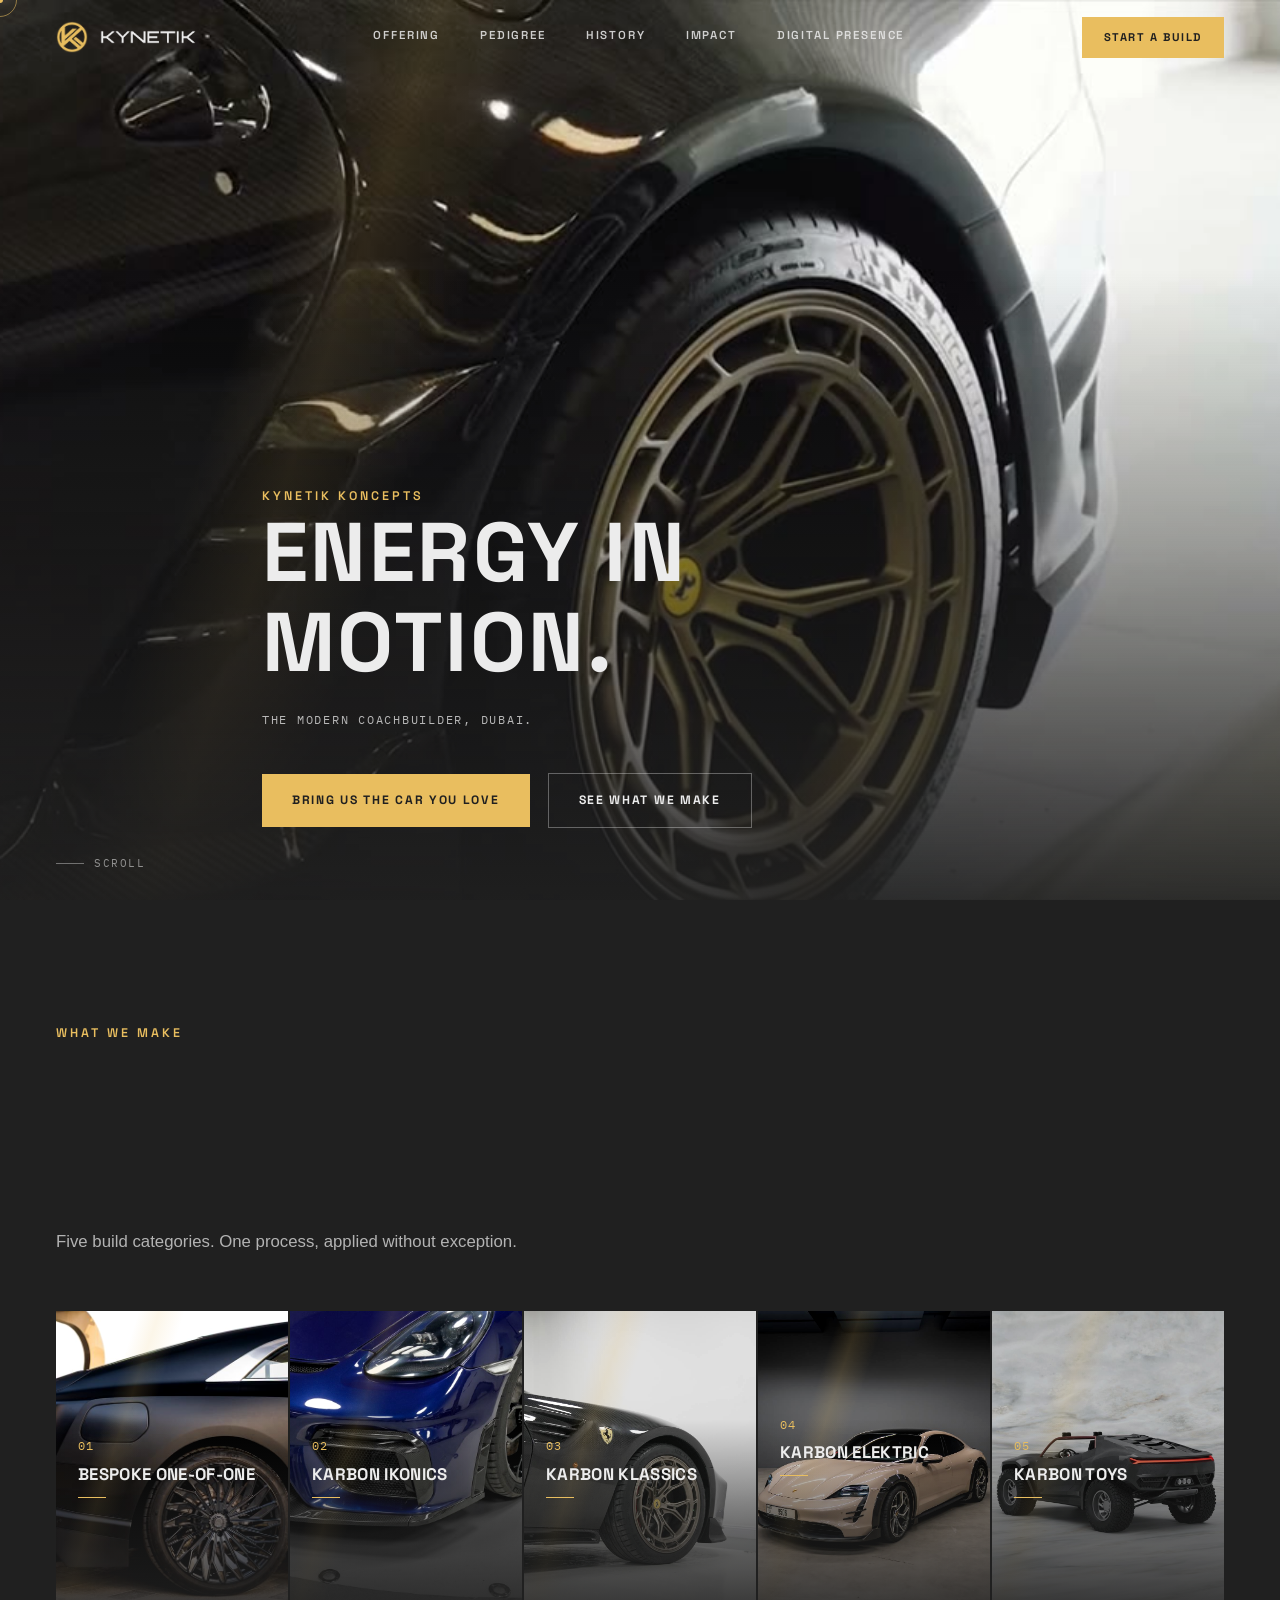
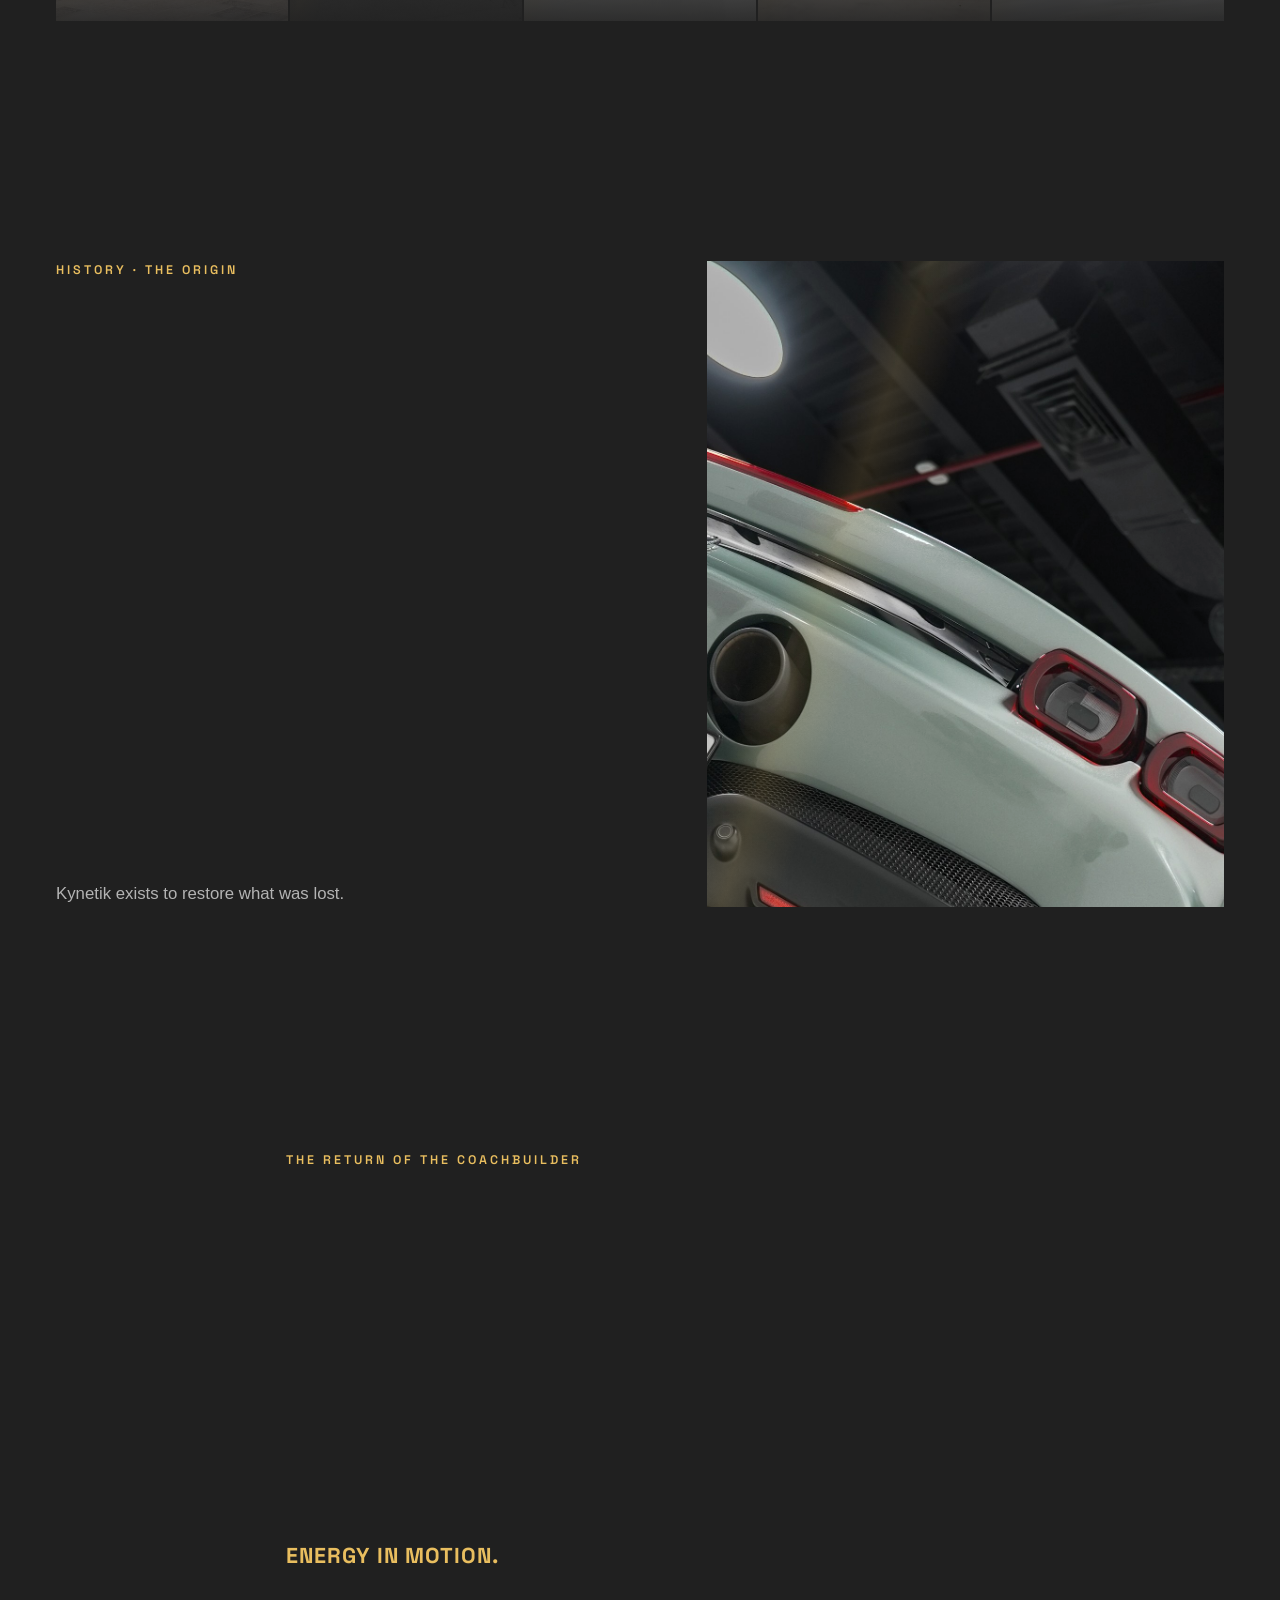
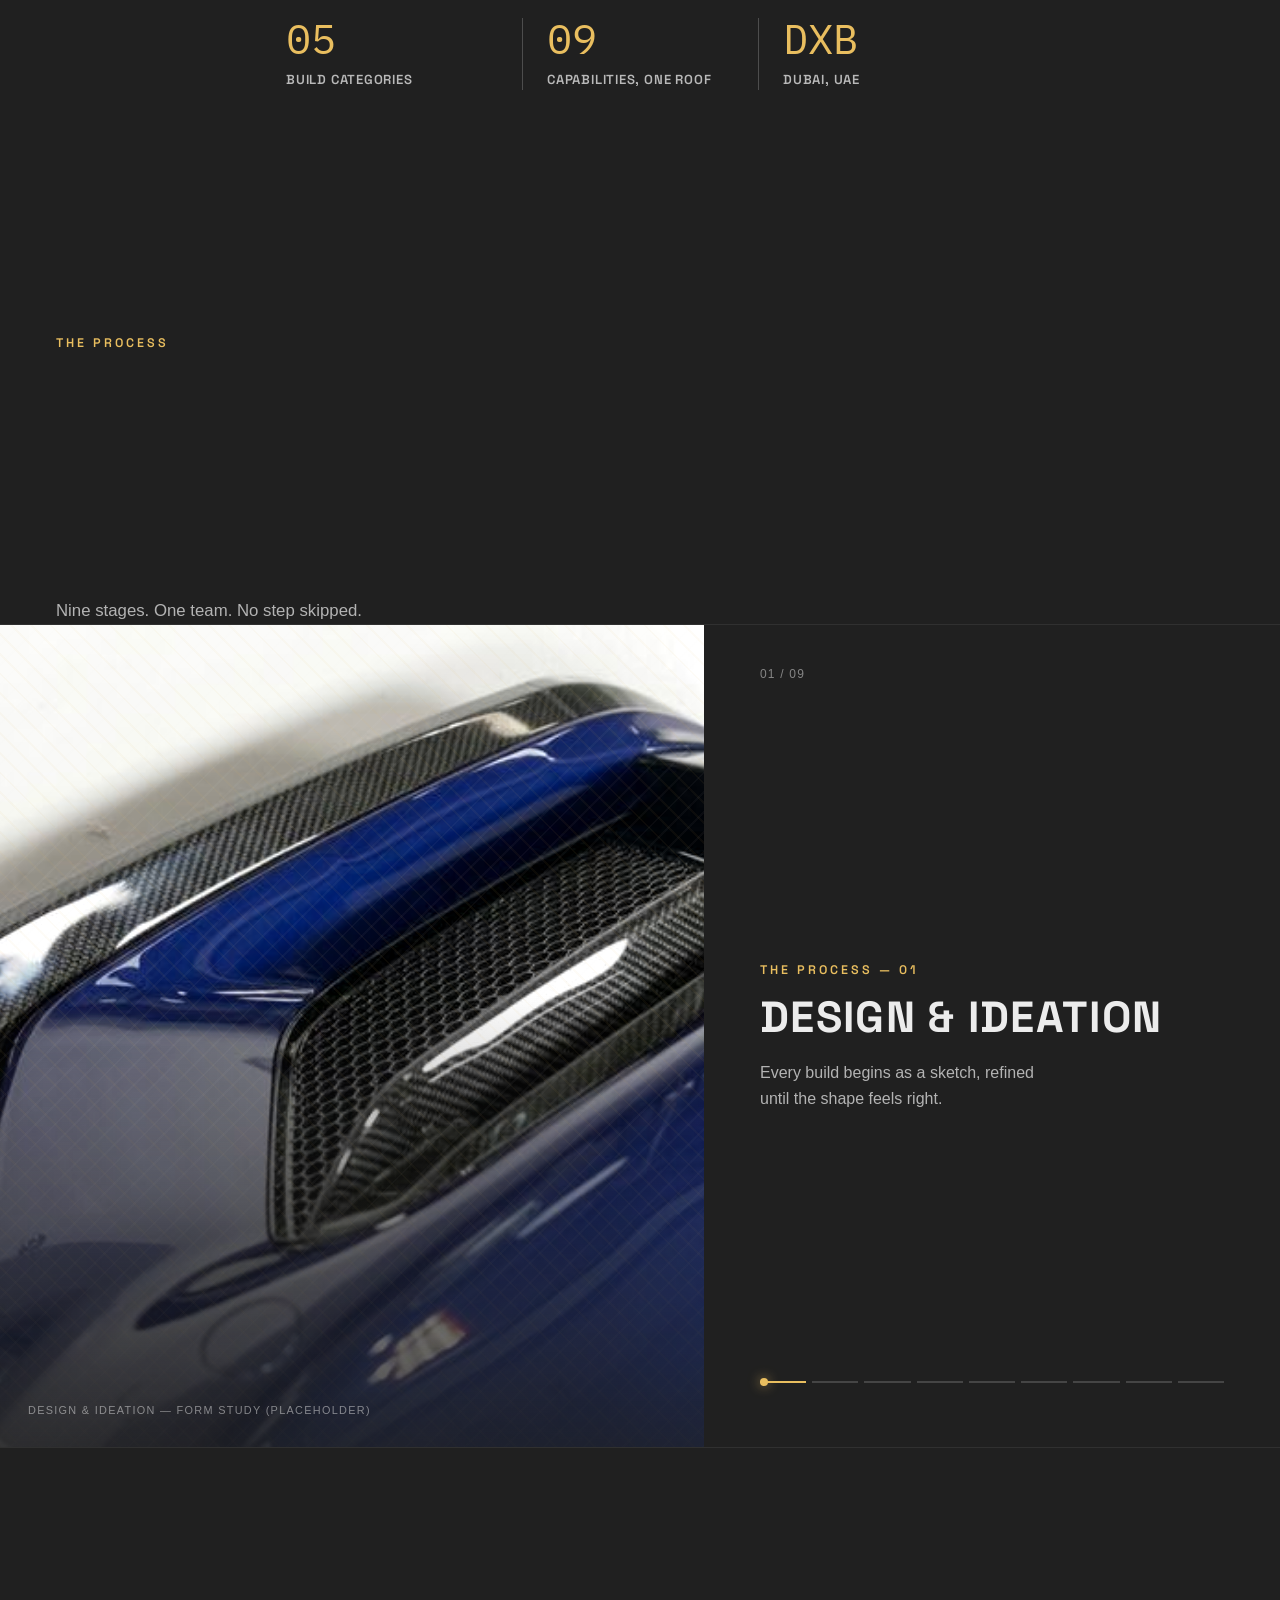
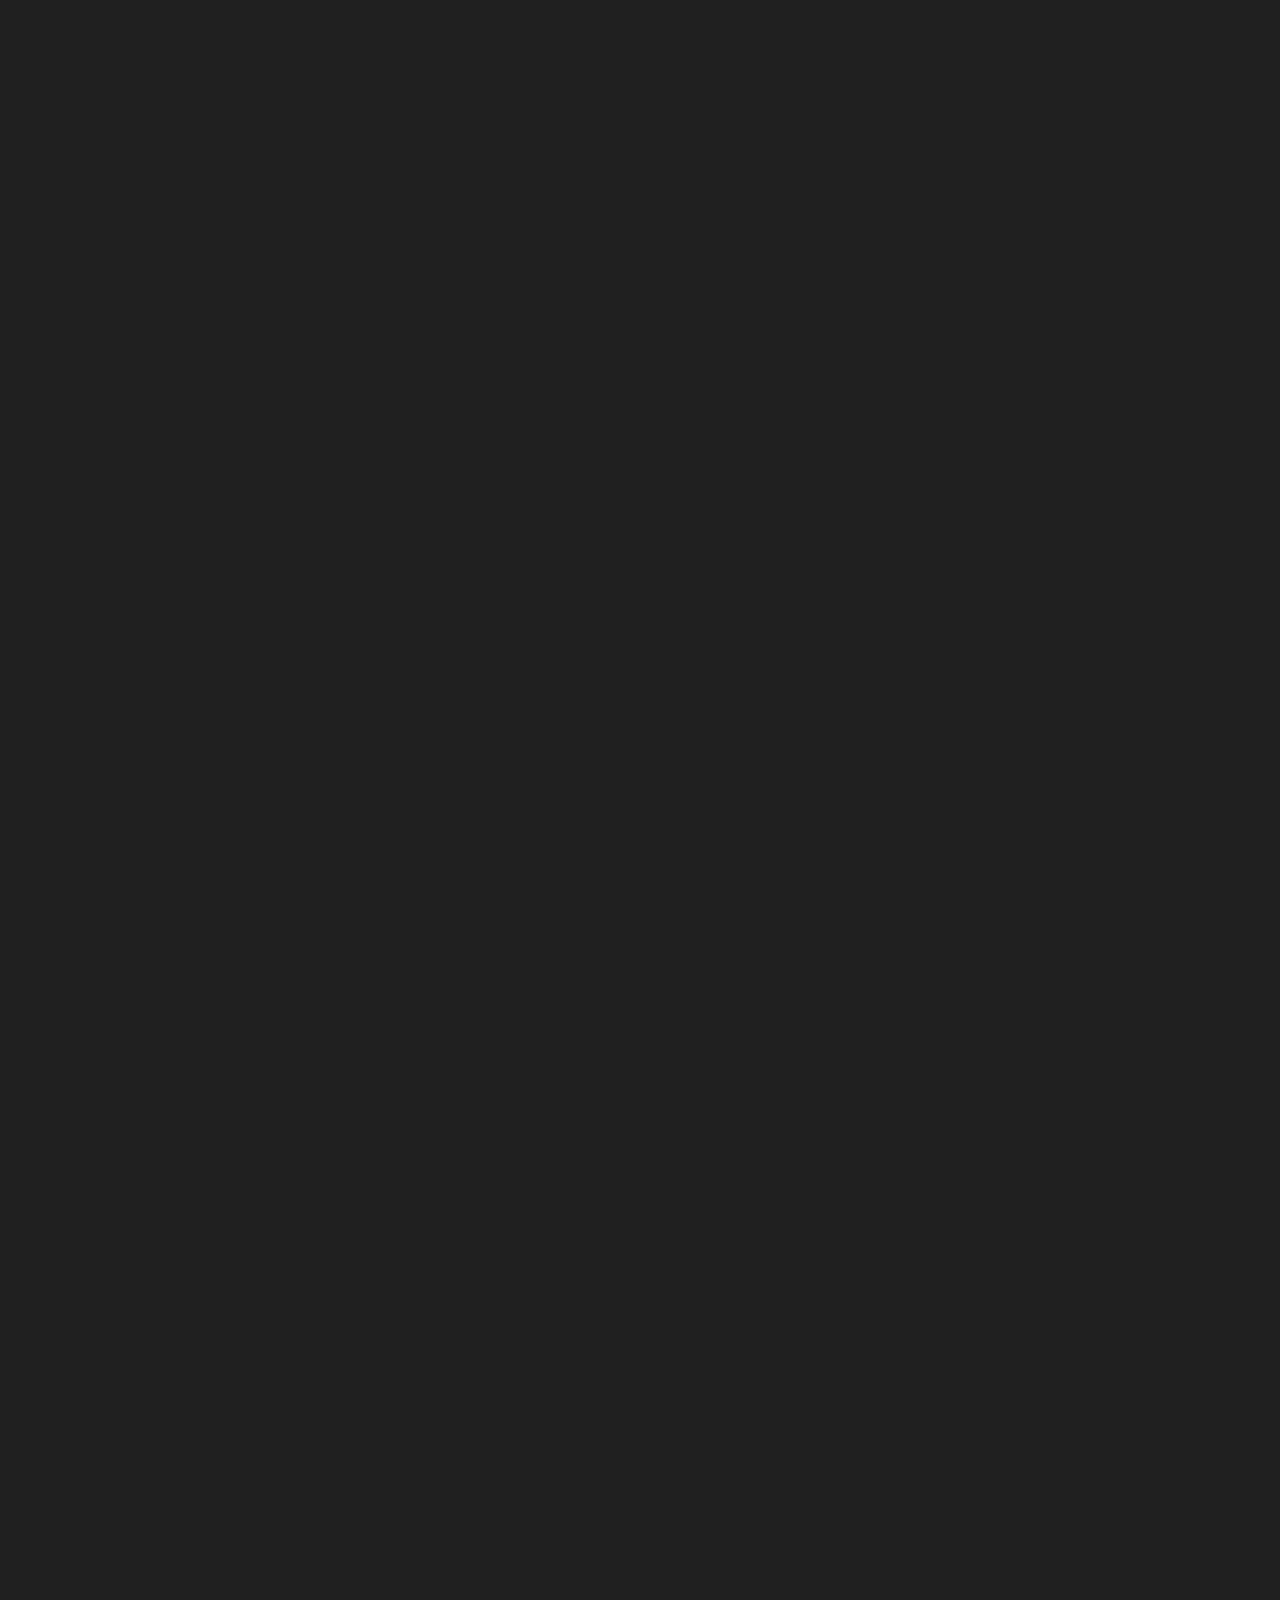
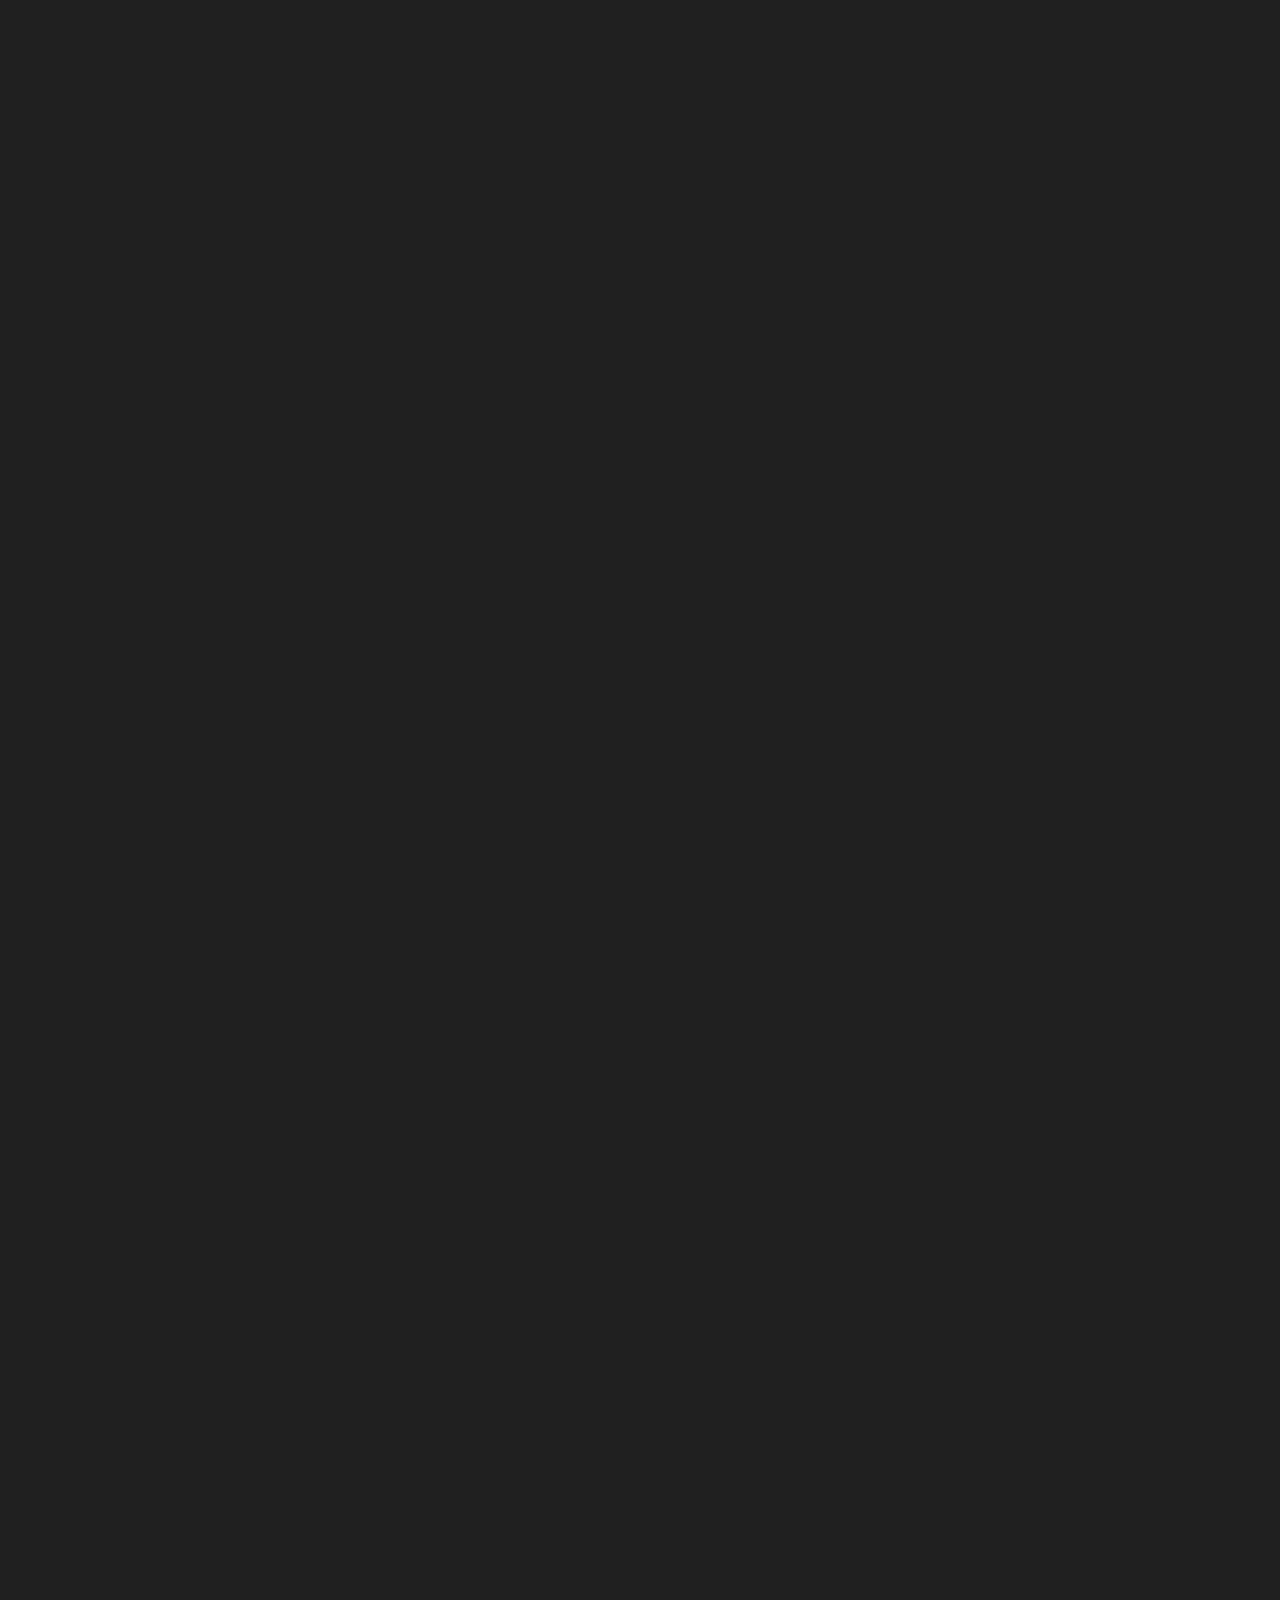
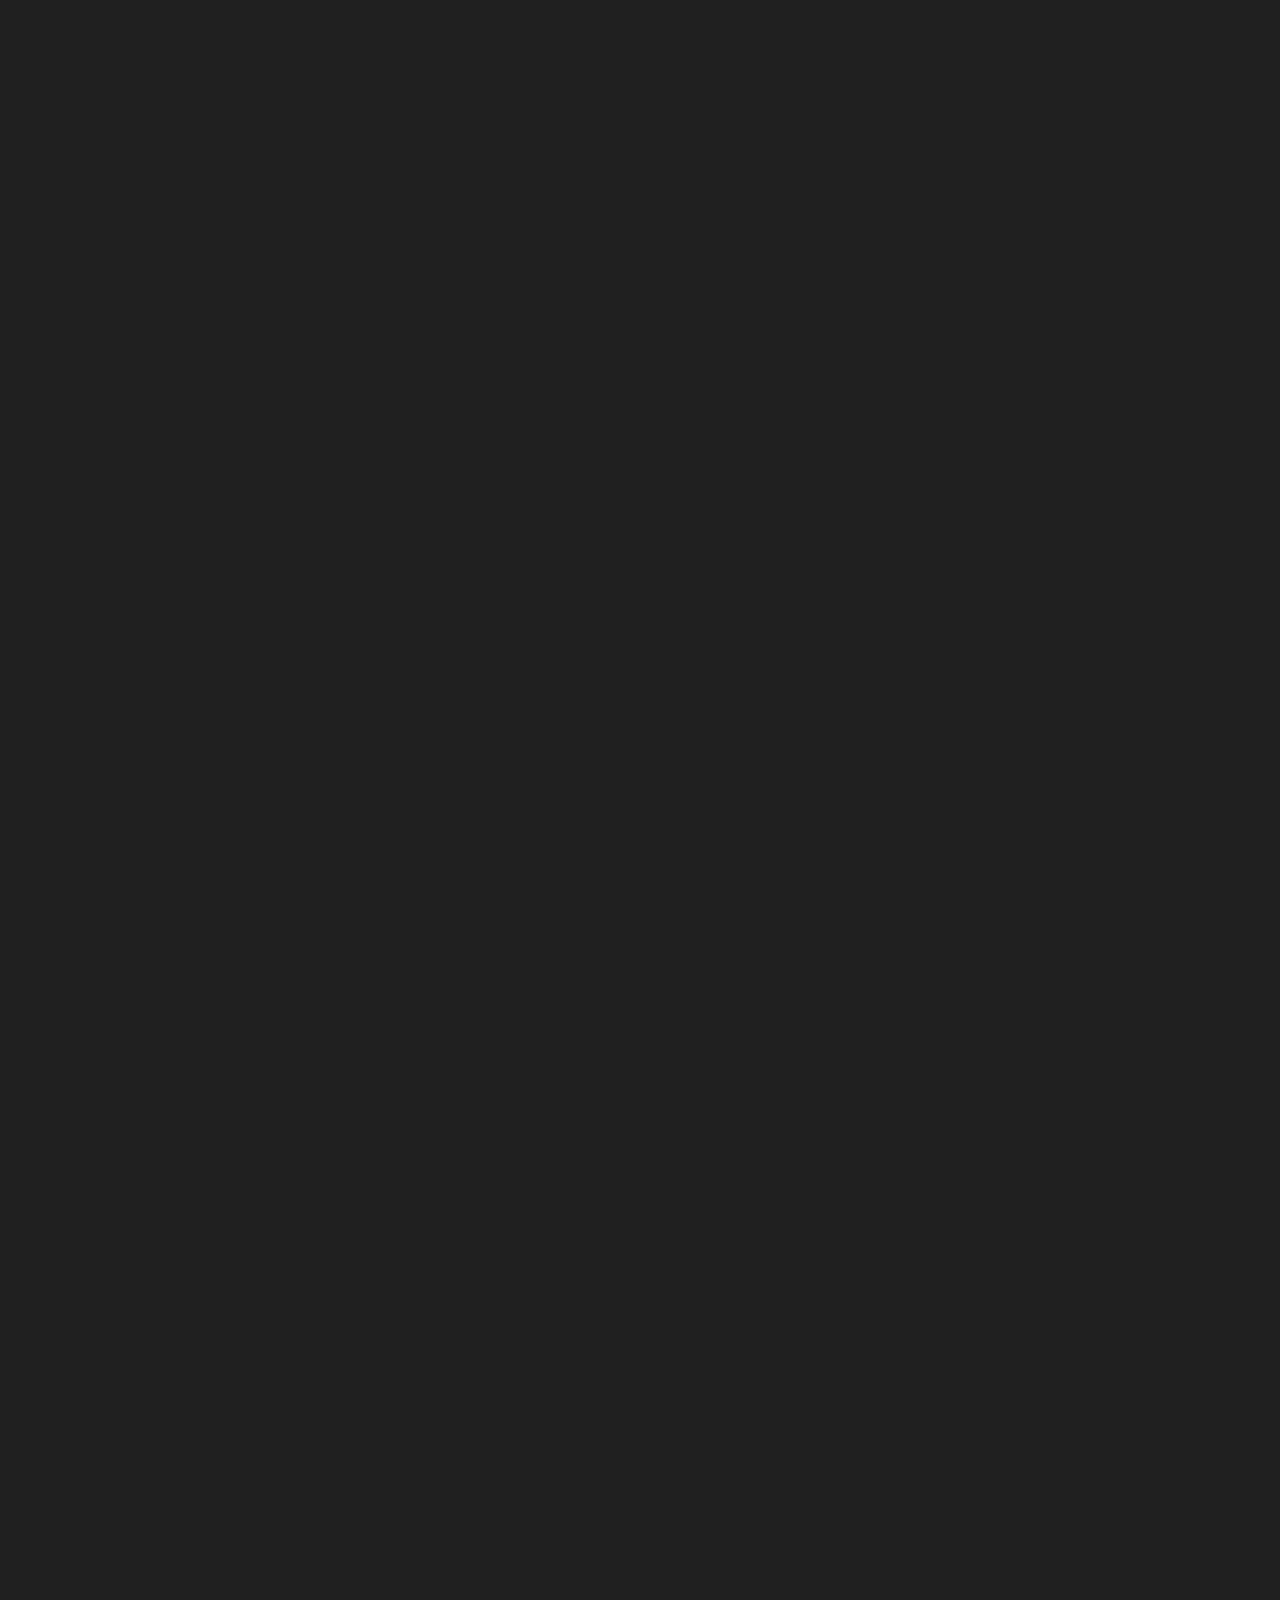
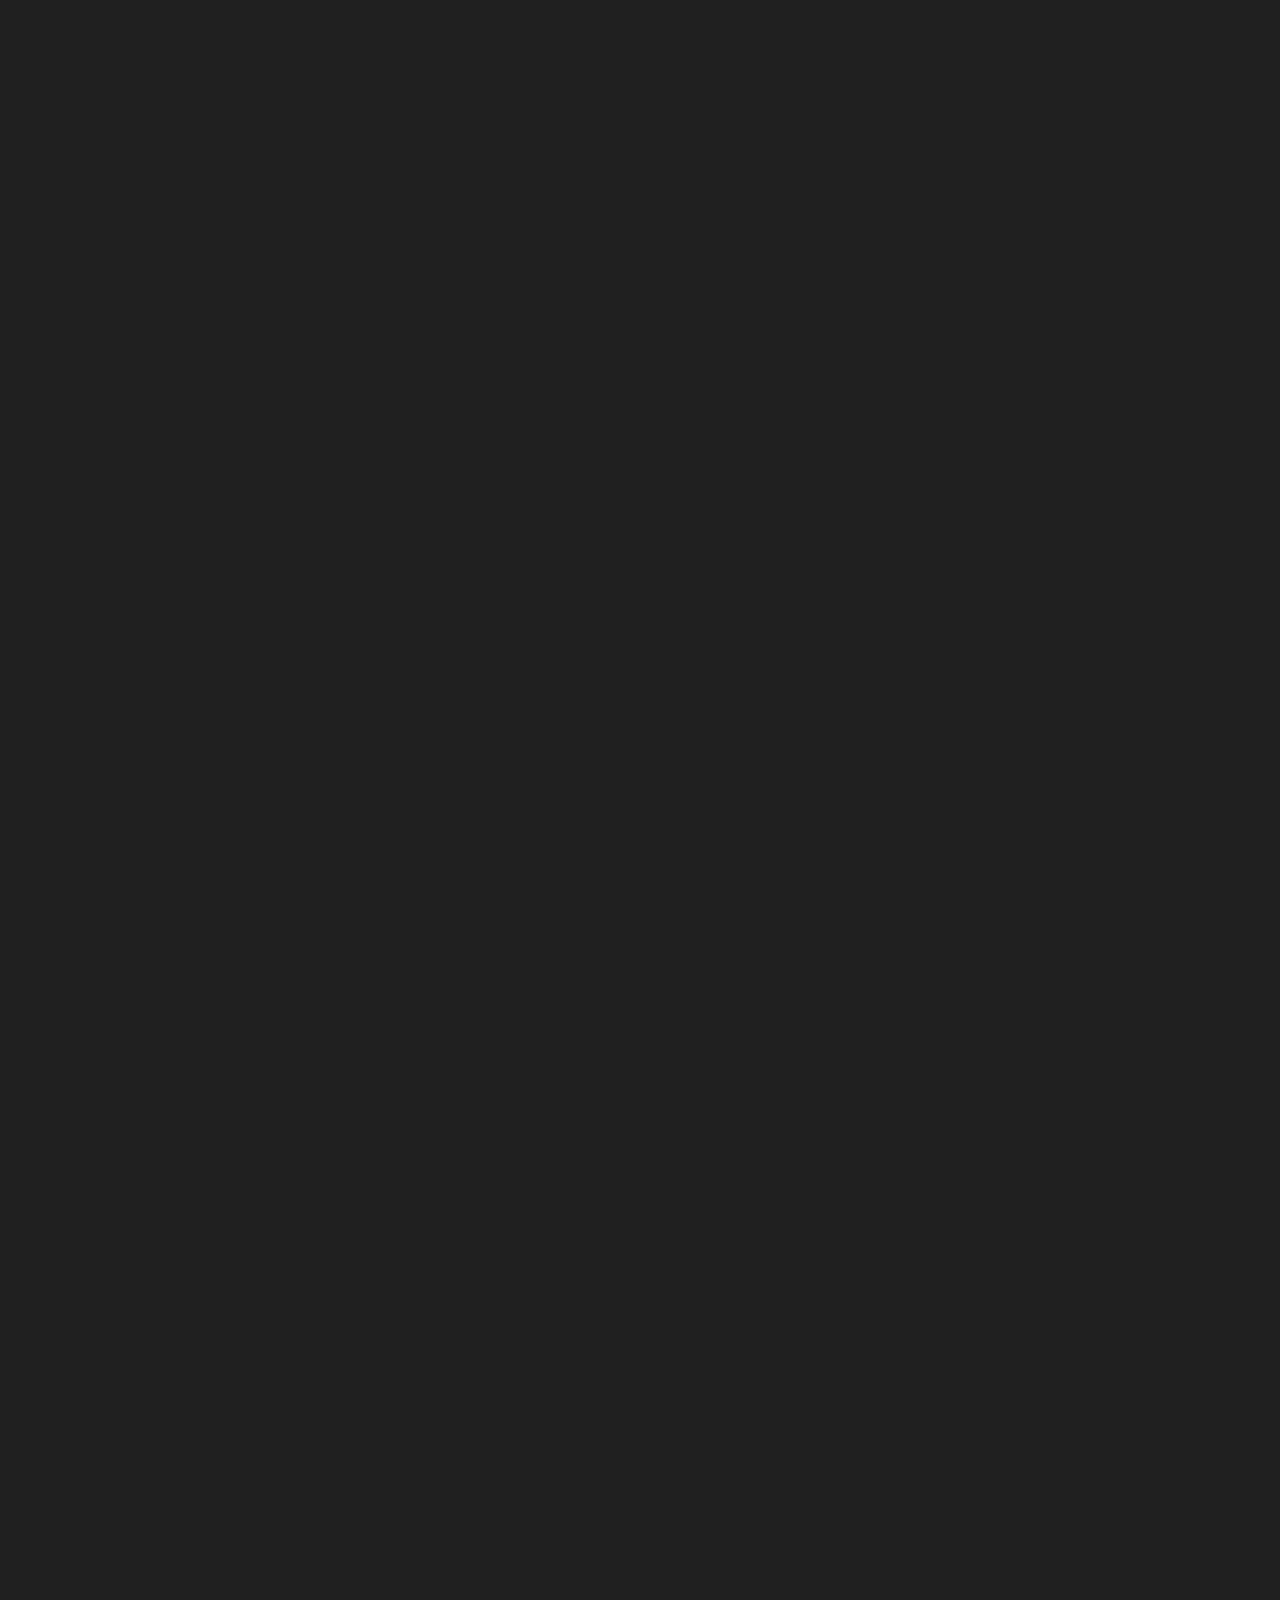
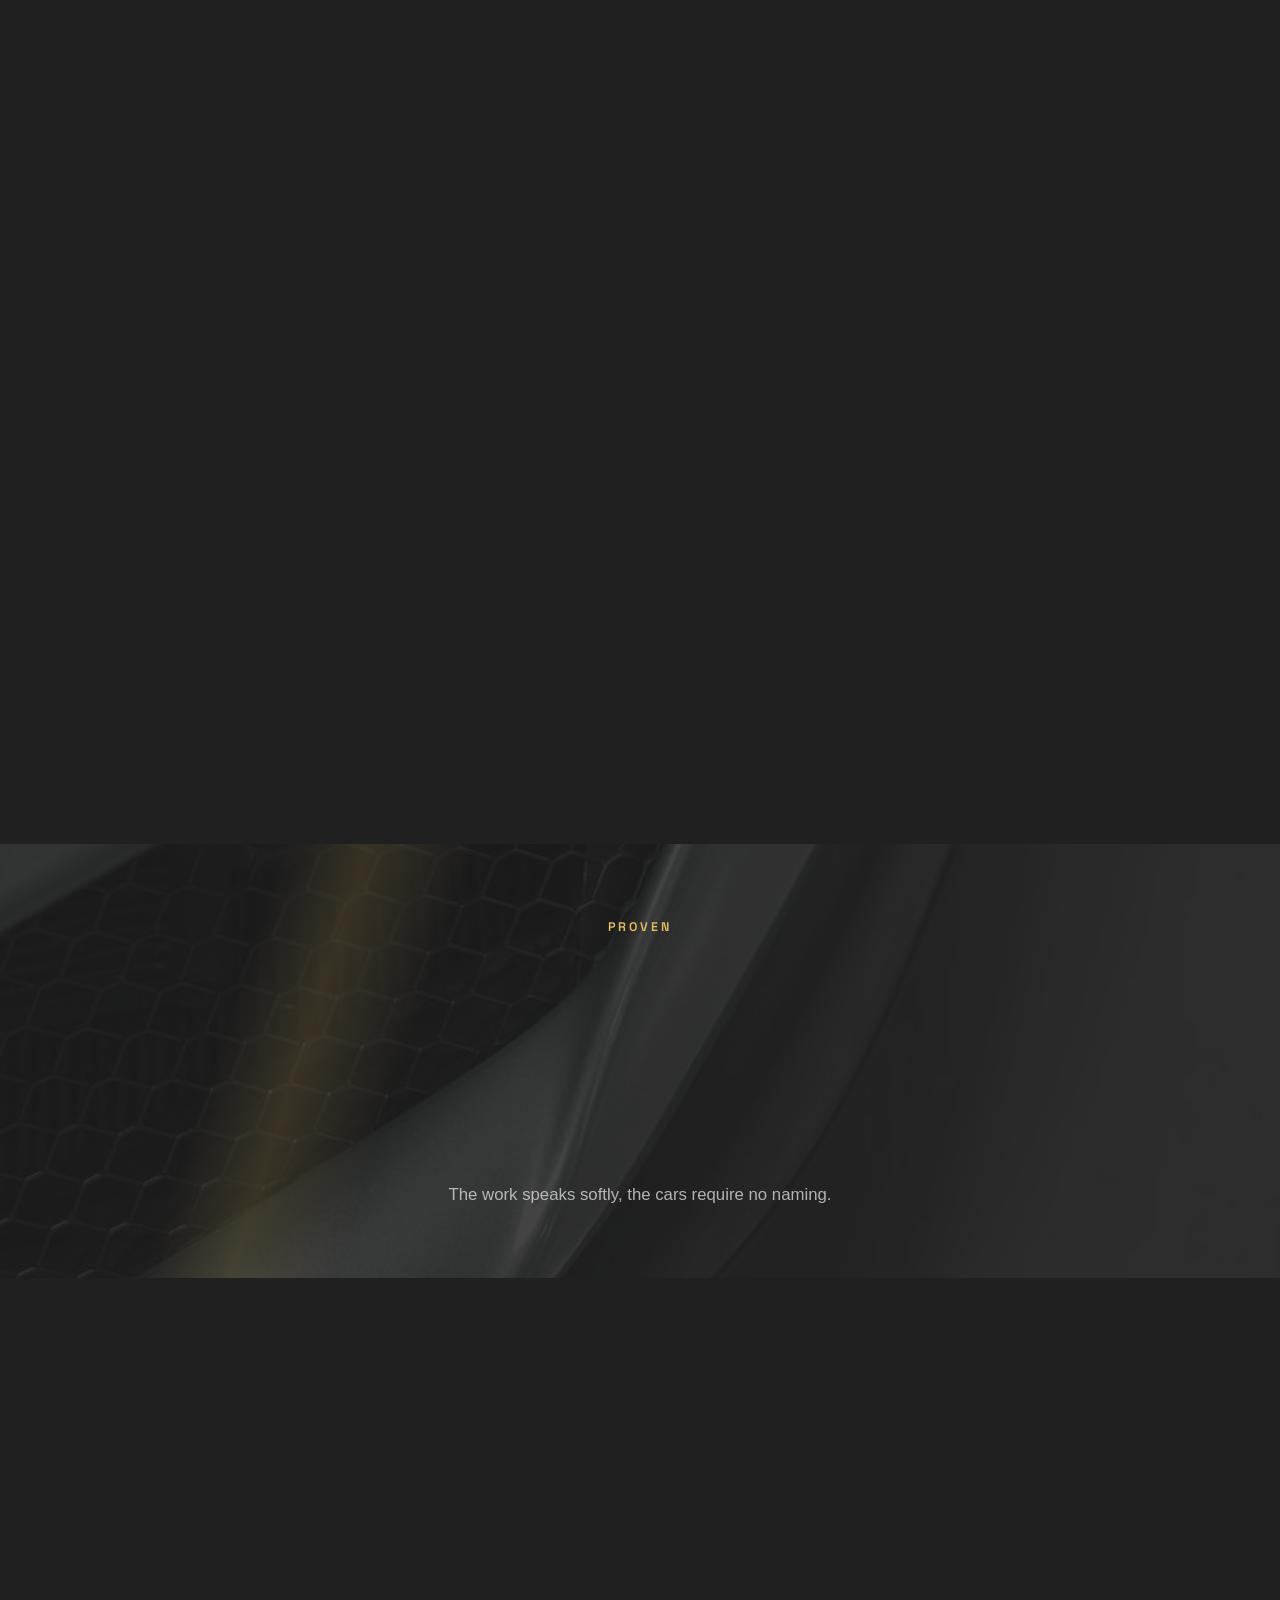
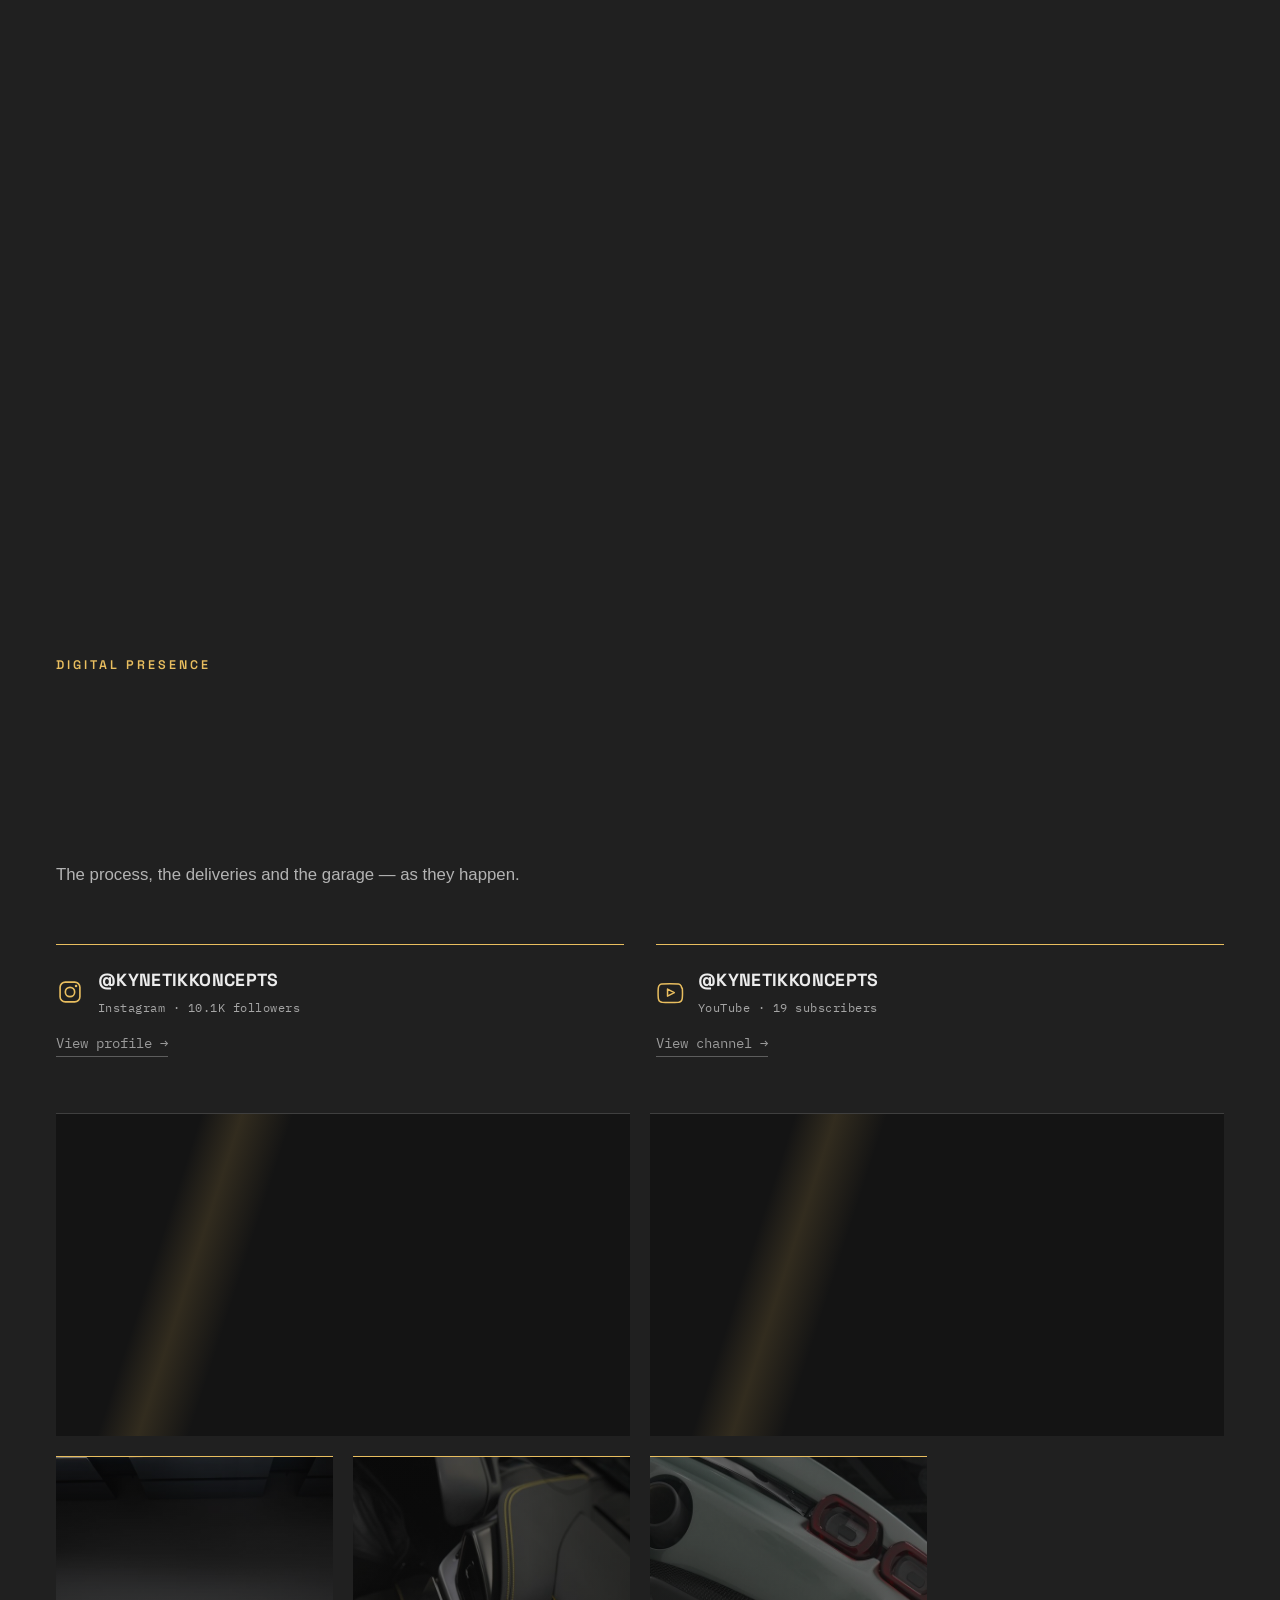
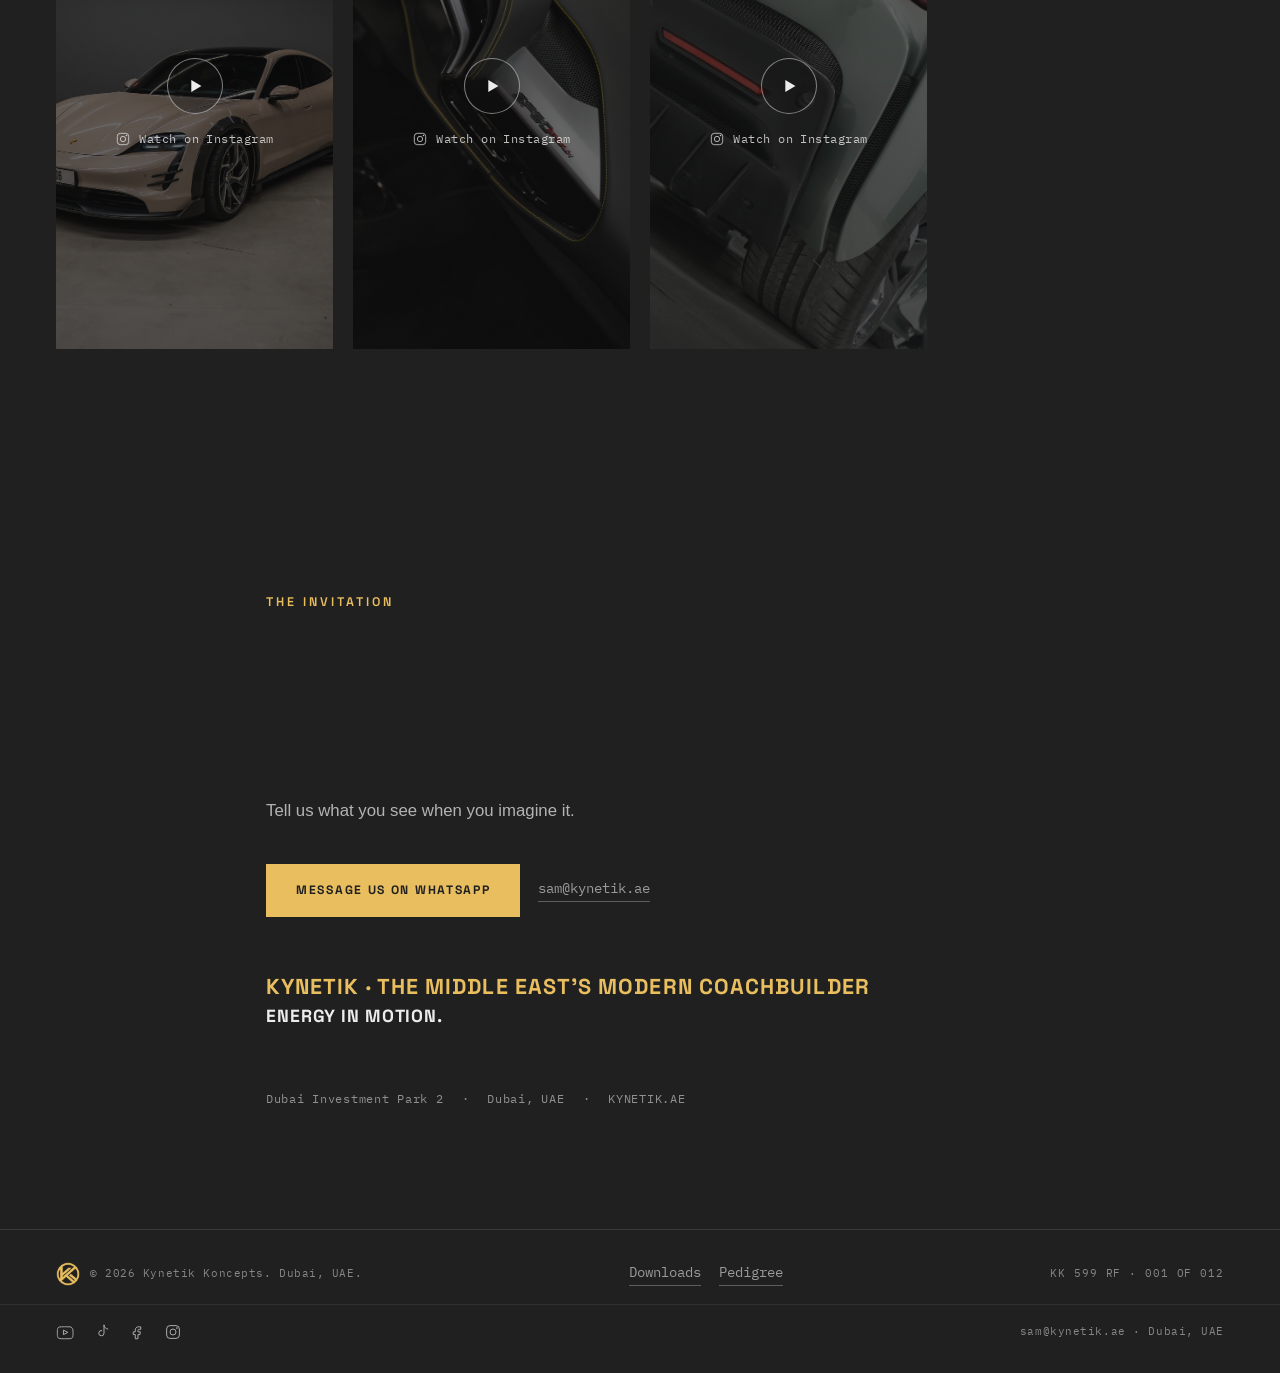
==== index.html @ f50b828c "Round 5 (2-4/4): History redesign, Process proportions, Return of the Coachbuilder distinction Item " ====
<!doctype html>
<html lang="en">
<head>
<meta charset="utf-8">
<meta name="viewport" content="width=device-width, initial-scale=1">
<title>Kynetik Koncepts — The Modern Coachbuilder, Dubai</title>
<meta name="description" content="Kynetik Koncepts builds one-of-one carbon fibre objects for people who collect performance, not just own it. The modern coachbuilder, Dubai.">
<link rel="icon" type="image/png" href="[data-uri]">

<!--
  ASSET NOTES (read before shipping to the live domain)
  ---------------------------------------------------------------------
  LOGO: the monogram and wordmark are the real Kynetik marks, extracted
  from the brand guidelines PDF with their original alpha channel and
  recoloured to the exact guideline hex values (gold E9BE5F / foster
  white ECECEC / black 202020). Embedded as base64 so the mark and
  wordmark never depend on an external file loading. Swap these two
  data URIs for higher-resolution exports before large-format use.

  PHOTOGRAPHY: every photo on the page is real, pulled from the
  "Website Assets" folder and placed per the brand's imagery matching
  rules — see the HTML comment above each <img> for which source file
  was used and why. All photography lives in assets/img/, already
  resized and compressed for web (see each comment for the source).
  Two source photos (a Rolls-Royce rear view and a Ferrari diffuser
  shot) were excluded or cropped because they showed a third-party
  dealer's plate frame in-frame.

  HERO VIDEO: real Kynetik footage, found in "Website Hero sectio[n]"
  (a 145MB/24s screen recording of the same full-carbon car used
  elsewhere on the page). The clip mixes silent product b-roll with a
  presenter talking to camera; per the brand's own hero photography
  rules (no people, raking light, tight lens) only the two clean
  product-only segments were kept (0.0–5.0s and 10.6–15.4s of the
  original), cut together into one 9.8s loop, downscaled to 1280px
  wide, re-encoded H.264/yuv420p (Safari/iOS-safe) with the audio
  track dropped entirely. 145MB -> 888KB. Poster is a frame pulled
  from the same encoded loop so there's no flash between poster and
  first video frame. JS (below) skips autoplay and leaves the poster
  static when prefers-reduced-motion is set.
  ---------------------------------------------------------------------
-->

<link rel="preconnect" href="https://fonts.googleapis.com">
<link rel="preconnect" href="https://fonts.gstatic.com" crossorigin>
<link href="https://fonts.googleapis.com/css2?family=Space+Grotesk:wght@500;600;700&family=IBM+Plex+Mono:wght@400;500;600&display=swap" rel="stylesheet">
<!-- `as="video"` preload hints aren't reliably supported across browsers;
     the <video preload="auto"> attribute below is what actually loads it early. -->
<link rel="preload" as="image" href="assets/img/hero-poster.jpg" fetchpriority="high">

<link rel="stylesheet" href="assets/css/site.css">
</head>
<body>

<div id="site-nav-slot"></div>
<script src="assets/js/site-chrome.js"></script>

<main id="top">

  <!-- ============ 1. HERO — BLACK ============ -->
  <!-- SOURCE: real Kynetik footage from "Website Hero sectio[n]" — the two
       silent product-detail segments only (presenter-talking segments cut),
       re-encoded to a 9.8s/888KB loop. autoplay/loop/muted/playsinline are
       all present for iOS Safari; JS below skips play() and leaves the
       poster frame static under prefers-reduced-motion. -->
  <section class="hero ground-black">
    <div class="hero__bg media" aria-hidden="true">
      <video class="hero__bg-video" id="heroVideo" poster="assets/img/hero-poster.jpg" muted loop playsinline preload="auto" width="1280" height="588">
        <source src="assets/video/hero-loop.mp4" type="video/mp4">
      </video>
    </div>
    <div class="hero__overlay" aria-hidden="true"></div>
    <div class="wrap hero__content">
      <p class="eyebrow">Kynetik Koncepts</p>
      <h1 class="display h1 hero__headline">Energy in motion.</h1>
      <p class="hero__sub">The modern coachbuilder, Dubai.</p>
      <div class="hero__cta-row">
        <a class="btn btn--primary js-cursor-target js-magnetic" href="#contact">Bring us the car you love</a>
        <a class="btn btn--ghost js-cursor-target js-magnetic" href="offering.html">See what we make</a>
      </div>
    </div>
    <div class="hero__scroll-cue"><span class="hero__scroll-cue-line"></span> Scroll</div>
  </section>

  <!-- Round 5: the old on-page Offerings section moved to its own
       page, offering.html — same pattern as Pedigree. See offering.html
       for the real copy and photography notes. -->

  <!-- ============ 2B. WHAT WE MAKE — BLACK, PHOTO GRID ============
       Round 4: this five-item build-category section had collapsed into
       the 9-item Offerings grid at some point after round 2 (confirmed by
       grep — zero matches for any of these five names in this file before
       this edit). Rebuilt as its own section: five build categories, not
       the nine service capabilities above. Real copy restored from
       source/template.html (the pre-multipage build); photography reuses
       the five offer-*.jpg files that were already sitting matched to
       these exact categories in assets/img/ but had gone unused since the
       old carousel version was retired. Interaction language matches
       .offer-tile: hairline extends + description reveals on hover, both
       unconditionally visible <=900px for touch. -->
  <section class="section ground-black js-scrub-section" id="make">
    <div class="wrap">
      <p class="eyebrow">What We Make</p>
      <hr class="hairline">
      <h2 class="display h2 js-scrub" style="margin-top:26px; max-width:18ch;">One philosophy, five ways to begin.</h2>
      <p class="sub-line">Five build categories. One process, applied without exception.</p>

      <div class="make-grid">
        <article class="make-tile js-cursor-target" tabindex="0">
          <div class="make-tile__media media">
            <img src="assets/img/offer-bespoke.jpg" alt="Matte-wrapped one-of-one coachbuilt car, side profile" loading="lazy">
          </div>
          <div class="make-tile__scrim" aria-hidden="true"></div>
          <div class="make-tile__body">
            <p class="make-tile__index">01</p>
            <h3 class="make-tile__title">Bespoke One-of-One</h3>
            <hr class="make-tile__rule">
            <p class="make-tile__desc">A single car for a single client, refined in three dimensions until every detail is precisely yours.</p>
          </div>
        </article>
        <article class="make-tile js-cursor-target" tabindex="0">
          <div class="make-tile__media media">
            <img src="assets/img/offer-ikonics.jpg" alt="Modern sports car headlight and carbon front splitter detail" loading="lazy">
          </div>
          <div class="make-tile__scrim" aria-hidden="true"></div>
          <div class="make-tile__body">
            <p class="make-tile__index">02</p>
            <h3 class="make-tile__title">Karbon Ikonics</h3>
            <hr class="make-tile__rule">
            <p class="make-tile__desc">Iconic silhouettes carried on modern platforms — heritage above, factory reliability beneath.</p>
          </div>
        </article>
        <article class="make-tile js-cursor-target" tabindex="0">
          <div class="make-tile__media media">
            <img src="assets/img/offer-klassics.jpg" alt="Classic GT silhouette rebodied in exposed carbon fibre" loading="lazy">
          </div>
          <div class="make-tile__scrim" aria-hidden="true"></div>
          <div class="make-tile__body">
            <p class="make-tile__index">03</p>
            <h3 class="make-tile__title">Karbon Klassics</h3>
            <hr class="make-tile__rule">
            <p class="make-tile__desc">A classic reborn in carbon. The lines that made the original immortal, set upon modern underpinnings.</p>
          </div>
        </article>
        <article class="make-tile js-cursor-target" tabindex="0">
          <div class="make-tile__media media">
            <img src="assets/img/offer-elektric.jpg" alt="Porsche Taycan, front three-quarter view" loading="lazy">
          </div>
          <div class="make-tile__scrim" aria-hidden="true"></div>
          <div class="make-tile__body">
            <p class="make-tile__index">04</p>
            <h3 class="make-tile__title">Karbon Elektric</h3>
            <hr class="make-tile__rule">
            <p class="make-tile__desc">Carbon transformation for the car you already drive. The drivetrain stays factory; the character becomes wholly your own.</p>
          </div>
        </article>
        <article class="make-tile js-cursor-target" tabindex="0">
          <div class="make-tile__media media">
            <img src="assets/img/offer-toys.jpg" alt="Carbon-bodied off-road buggy, rear three-quarter view" loading="lazy">
          </div>
          <div class="make-tile__scrim" aria-hidden="true"></div>
          <div class="make-tile__body">
            <p class="make-tile__index">05</p>
            <h3 class="make-tile__title">Karbon Toys</h3>
            <hr class="make-tile__rule">
            <p class="make-tile__desc">The same craft, made for the sand. Off-road builds that look extraordinary and perform without fault.</p>
          </div>
        </article>
      </div>
    </div>
  </section>

  <!-- ============ 3. HISTORY — BLACK, SPLIT ============
       "The Origin" and "The Return of the Coachbuilder" (next section) are
       grouped under one #history anchor for the new 5-item nav; id lives on
       this first sub-block, both keep their original copy untouched. ============ -->
  <!-- Round 5: full redesign. The text column used to top-align a
       standard eyebrow/h2/sub-line block inside a tall split, leaving
       dead air below it that didn't match the image's full height. Kept
       the split (not full-bleed — Proven and the section right after
       this one both already use a dimmed-photo-ground formula, and
       stacking a third instance of it back to back would recreate the
       "everything looks the same" problem this round exists to fix).
       Instead the text side now carries real weight of its own: a
       pull-quote-scale headline (clamp up near hero/h1 size, not the
       standard .h2 step) with the column laid out top-to-bottom via
       flex + space-between, so the eyebrow sits at the top, the quote
       dominates the middle, and the sub-line anchors the bottom —
       filling the frame the way the image already does. -->
  <section class="section ground-black js-scrub-section" id="history">
    <div class="wrap split split--history">
      <div class="split__content">
        <p class="eyebrow">History · The Origin</p>
        <hr class="hairline">
        <blockquote class="split__quote display js-scrub">A car was once the work of two hands.</blockquote>
        <p class="sub-line">Kynetik exists to restore what was lost.</p>
      </div>
      <!-- Round 4: replaced per explicit instruction — the old spoiler
           detail shot didn't support "a car was once the work of two
           hands." Reviewed every photo in Website Assets/ for real
           hands-on-craft/workshop imagery; none exists (all 23 source
           photos are finished-or-near-finished car photography, no people,
           no work-in-progress). This is the flagged, approved compromise:
           cropped from DSC00213.jpg (a rear 3/4 of the sage SF90 shot
           inside an actual garage) to keep the blurred workshop ceiling
           equipment/ducting visible above the car detail, and to crop out
           a competing dealer's plate frame that was in the original frame.
           Still not a real craftsmanship shot — replace with real
           workshop/hands-on photography when available. -->
      <div class="split__media media js-cursor-target">
        <img src="assets/img/history-workshop.jpg" alt="Car detail inside a garage workshop, blurred ceiling equipment visible above" width="1100" height="1465" loading="lazy">
      </div>
    </div>
  </section>

  <!-- ============ 4. THE RETURN OF THE COACHBUILDER — BLACK ============
       Round 5: dropped the dimmed-photo-background treatment (return-
       rolls.jpg) entirely. Proven, right after this section, already
       owns that exact formula (dimmed ambient photo + centred short
       line) — keeping it here too was the reason these two sections read
       as the same thing repeated. Distinction now comes from structure,
       not photography: a real stat row (build categories, capabilities,
       location — all facts already established elsewhere on the real
       site, nothing invented) in the site's existing large-mono-number +
       label vocabulary (the same idea as the Impact value columns, just
       without the hover-reveal since there's no extra copy to hide). No
       ground colour change — still ground-black, per the One Accent Rule
       this isn't a colour problem to solve with a new palette. -->
  <section class="section ground-black js-scrub-section">
    <div class="wrap" style="max-width:820px;">
      <p class="eyebrow">The Return of the Coachbuilder</p>
      <hr class="hairline">
      <h2 class="display h2 js-scrub" style="margin-top:26px; max-width:16ch;">Carbon fibre is our coachwork, modern platforms are our chassis.</h2>
      <p class="accent-line">Energy in motion.</p>

      <div class="return-stats">
        <div class="return-stat">
          <p class="return-stat__num mono">05</p>
          <p class="return-stat__label">Build categories</p>
        </div>
        <div class="return-stat">
          <p class="return-stat__num mono">09</p>
          <p class="return-stat__label">Capabilities, one roof</p>
        </div>
        <div class="return-stat">
          <p class="return-stat__num mono">DXB</p>
          <p class="return-stat__label">Dubai, UAE</p>
        </div>
      </div>
    </div>
  </section>


  <!-- ============ 5. THE PROCESS — BLACK ============
       Round 3 (this round): full replacement against the approved
       prototype (claude.ai/artifact/RttwB5RuDMJB5Ma7FuGzjg), which the
       brief marks "confirmed working on both desktop and mobile... the
       interaction pattern itself is settled and shouldn't be redesigned
       again." This retires the round-4/6 pinned-spine-with-photo-thumbnail
       diagram entirely (.process-vscroll, .process-track*, .process-node*)
       in favour of the prototype's mechanism: a tall scroll track
       (.process-scroll, 9 x 100vh desktop / 9 x 65dvh mobile per the
       prototype's own mobile override) holding one sticky stage
       (.process-stage) split into a dominant visual column (crossfading
       vector-icon panels, one per stage, no photography — vectors-only
       was the original spec and the round-3 brief reconfirms it) and a
       content column (eyebrow/title/desc + a bottom progress rail).
       Progress math (onProcessScroll() in site-interactions.js) mirrors
       the prototype's rect.top/total approach, adapted only to use the
       pin's own rendered height instead of raw window.innerHeight, since
       this site's .process-stage sticks at top:var(--nav-h) (real fixed
       nav overlapping a demo page's placeholder nav) rather than the
       prototype's top:0. Same normal-scroll-only, no swipe/drag/pointer-
       hijacking anywhere in this section. Reduced-motion keeps the
       existing plain, fully-visible .process-static-list fallback
       unchanged (not part of this round's brief, and dropping it would
       regress accessibility the rest of the site already respects
       everywhere else) — it still uses the pi-* line icons via the
       trimmed <defs> below (oi-* removed with the Offerings round-3
       redesign, which no longer references them). -->
  <section class="section ground-black js-scrub-section" id="process">
    <div class="wrap">
      <p class="eyebrow">The Process</p>
      <hr class="hairline">
      <h2 class="display h2 js-scrub" style="margin-top:26px; max-width:22ch;">From idea to installation, one continuous line.</h2>
      <p class="sub-line">Nine stages. One team. No step skipped.</p>
    </div>

    <!-- shared line-art icon defs — pi-* used only by the reduced-motion
         static fallback list below now (oi-* removed, see round-3 note
         above). Unchanged icons from before this round. -->
    <svg width="0" height="0" style="position:absolute;" aria-hidden="true">
      <defs>
        <symbol id="pi-design" viewBox="0 0 24 24" fill="none" stroke="currentColor" stroke-width="1.5" stroke-linecap="round" stroke-linejoin="round"><path d="M4 20l3.3-.7L18.4 8.2a1.5 1.5 0 000-2.1l-1.5-1.5a1.5 1.5 0 00-2.1 0L3.7 15.7z"/><path d="M13.8 6.6l3.6 3.6"/><path d="M3.4 20.6l.9-3.6"/></symbol>
        <symbol id="pi-scan" viewBox="0 0 24 24" fill="none" stroke="currentColor" stroke-width="1.5" stroke-linecap="round" stroke-linejoin="round"><path d="M4 8V5.5A1.5 1.5 0 015.5 4H8"/><path d="M20 8V5.5A1.5 1.5 0 0018.5 4H16"/><path d="M4 16v2.5A1.5 1.5 0 005.5 20H8"/><path d="M20 16v2.5a1.5 1.5 0 01-1.5 1.5H16"/><path d="M4 12h16" stroke-dasharray="2 2.4"/></symbol>
        <symbol id="pi-print" viewBox="0 0 24 24" fill="none" stroke="currentColor" stroke-width="1.5" stroke-linecap="round" stroke-linejoin="round"><path d="M12 2.5v6"/><path d="M7 9h10l2.2 3.4v3.1H4.8v-3.1z"/><rect x="6" y="15.5" width="12" height="6" rx=".5"/><path d="M9 18.3h6"/></symbol>
        <symbol id="pi-prototype" viewBox="0 0 24 24" fill="none" stroke="currentColor" stroke-width="1.5" stroke-linecap="round" stroke-linejoin="round"><path d="M12 2.6l8 4.5v9.8L12 21.4l-8-4.5V7.1z"/><path d="M12 2.6v9.8"/><path d="M4 7.1l8 4.5 8-4.5"/></symbol>
        <symbol id="pi-premold" viewBox="0 0 24 24" fill="none" stroke="currentColor" stroke-width="1.5" stroke-linecap="round" stroke-linejoin="round"><path d="M4 17c0-5.5 3.6-10 8-10s8 4.5 8 10"/><path d="M3.2 17h17.6"/><path d="M4 17v2.6h16V17"/></symbol>
        <symbol id="pi-mold" viewBox="0 0 24 24" fill="none" stroke="currentColor" stroke-width="1.5" stroke-linecap="round" stroke-linejoin="round"><rect x="3.6" y="3.6" width="16.8" height="16.8" rx="1.2"/><rect x="8.4" y="8.4" width="7.2" height="7.2" rx=".8"/></symbol>
        <symbol id="pi-carbon" viewBox="0 0 24 24" fill="none" stroke="currentColor" stroke-width="1.5" stroke-linecap="round" stroke-linejoin="round"><path d="M4 8.2l4-2 4 2v4.2l-4 2-4-2z"/><path d="M12 8.2l4-2 4 2v4.2l-4 2-4-2z"/><path d="M8 14.4l4-2 4 2v4.2l-4 2-4-2z"/></symbol>
        <symbol id="pi-fitment" viewBox="0 0 24 24" fill="none" stroke="currentColor" stroke-width="1.5" stroke-linecap="round" stroke-linejoin="round"><path d="M14.8 6.2a4 4 0 00-5.3 5.3L3.9 17l3 3 5.6-5.6a4 4 0 005.3-5.3l-2.6 2.6-2.4-.4-.4-2.4z"/></symbol>
        <symbol id="pi-paint" viewBox="0 0 24 24" fill="none" stroke="currentColor" stroke-width="1.5" stroke-linecap="round" stroke-linejoin="round"><path d="M9 21v-6.6H6.4a1.8 1.8 0 01-1.8-1.8V9.4a1.8 1.8 0 011.8-1.8H9V5.4A1.8 1.8 0 0110.8 3.6h1"/><path d="M11.8 7.6h6l2.8 1.8-2.8 1.8h-6z"/><path d="M9 21h4.4"/></symbol>
      </defs>
    </svg>

    <div class="process-scroll" id="processScroll">
      <div class="process-stage">

        <!-- Round 4: vectors replaced with photography per stage. Reviewed
             every photo in Website Assets/ against all 9 stages — only
             Paint & Finish (data-i="8") has a genuine content match (a real
             glossy finished-carbon surface, hero-carbon-ferrari.jpg). The
             other 8 stages (design/scanning/printing/prototyping/pre-
             molding/mold production/carbon production/fitment) have NO
             photography in the folder that actually shows that stage —
             no scanning rig, no mold tooling, no lamination, no printed
             parts, no fitment-in-progress. Per explicit instruction, those
             8 use placeholder car-detail photography ONLY to preview the
             photo-panel direction/composition — marked PLACEHOLDER below
             and due for replacement once real process photography exists. -->
        <div class="stage-visual" id="processVisual">
          <div class="panel" data-i="0"><img src="assets/img/service-panels.jpg" alt="PLACEHOLDER — real Design &amp; Ideation photography needed" loading="lazy"><div class="weave" aria-hidden="true"></div><p class="stage-tag mono">DESIGN &amp; IDEATION — FORM STUDY (PLACEHOLDER)</p></div>
          <div class="panel" data-i="1"><img src="assets/img/projects/taycan-badge.jpg" alt="PLACEHOLDER — real 3D Scanning &amp; Modeling photography needed" loading="lazy"><div class="weave" aria-hidden="true"></div><p class="stage-tag mono">3D SCANNING &amp; MODELING — SURFACE CAPTURE (PLACEHOLDER)</p></div>
          <div class="panel" data-i="2"><img src="assets/img/projects/etron-detail.jpg" alt="PLACEHOLDER — real 3D Printing photography needed" loading="lazy"><div class="weave" aria-hidden="true"></div><p class="stage-tag mono">3D PRINTING — ADDITIVE LAYER (PLACEHOLDER)</p></div>
          <div class="panel" data-i="3"><img src="assets/img/projects/kobra-detail.jpg" alt="PLACEHOLDER — real Prototyping photography needed" loading="lazy"><div class="weave" aria-hidden="true"></div><p class="stage-tag mono">PROTOTYPING — FIT CHECK (PLACEHOLDER)</p></div>
          <div class="panel" data-i="4"><img src="assets/img/projects/bmw-detail.jpg" alt="PLACEHOLDER — real Pre-Molding / Master Model photography needed" loading="lazy"><div class="weave" aria-hidden="true"></div><p class="stage-tag mono">PRE-MOLDING — MASTER MODEL (PLACEHOLDER)</p></div>
          <div class="panel" data-i="5"><img src="assets/img/facility-workshop.jpg" alt="PLACEHOLDER — real Mold Production photography needed" loading="lazy"><div class="weave" aria-hidden="true"></div><p class="stage-tag mono">MOLD PRODUCTION — NEGATIVE FORM (PLACEHOLDER)</p></div>
          <div class="panel" data-i="6"><img src="assets/img/projects/599rf-detail.jpg" alt="PLACEHOLDER — real Carbon Production photography needed" loading="lazy"><div class="weave" aria-hidden="true"></div><p class="stage-tag mono">CARBON PRODUCTION — LAYUP &amp; CURE (PLACEHOLDER)</p></div>
          <div class="panel" data-i="7"><img src="assets/img/service-protective.jpg" alt="PLACEHOLDER — real Fitment Installation photography needed" loading="lazy"><div class="weave" aria-hidden="true"></div><p class="stage-tag mono">FITMENT — INSTALLED TO BODY (PLACEHOLDER)</p></div>
          <!-- SOURCE: hero-carbon-ferrari.jpg — genuine match, not a placeholder: a real glossy, fully finished exposed-carbon surface. -->
          <div class="panel" data-i="8"><img src="assets/img/hero-carbon-ferrari.jpg" alt="Glossy finished exposed-carbon surface, rear three-quarter" loading="lazy"><div class="weave" aria-hidden="true"></div><p class="stage-tag mono">PAINT &amp; FINISH — FINAL PASS</p></div>
        </div>

        <div class="stage-content">
          <p class="stage-content__count mono" id="processCount">01 / 09</p>
          <p class="eyebrow" id="processEyebrow">THE PROCESS — 01</p>
          <h3 class="stage-content__title" id="processTitle">Design &amp; Ideation</h3>
          <p class="stage-content__desc" id="processDesc">Every build begins as a sketch, refined until the shape feels right.</p>

          <div class="rail" id="processRail">
            <button class="js-cursor-target" data-step="0" aria-label="Go to stage 1, Design &amp; Ideation"></button>
            <button class="js-cursor-target" data-step="1" aria-label="Go to stage 2, 3D Scanning &amp; Modeling"></button>
            <button class="js-cursor-target" data-step="2" aria-label="Go to stage 3, 3D Printing"></button>
            <button class="js-cursor-target" data-step="3" aria-label="Go to stage 4, Prototyping"></button>
            <button class="js-cursor-target" data-step="4" aria-label="Go to stage 5, Pre-Molding"></button>
            <button class="js-cursor-target" data-step="5" aria-label="Go to stage 6, Mold Production"></button>
            <button class="js-cursor-target" data-step="6" aria-label="Go to stage 7, Carbon Production"></button>
            <button class="js-cursor-target" data-step="7" aria-label="Go to stage 8, Fitment Installation"></button>
            <button class="js-cursor-target" data-step="8" aria-label="Go to stage 9, Paint &amp; Finish"></button>
          </div>
        </div>

      </div>
    </div>

    <div class="wrap">
      <!-- Reduced-motion fallback: a plain static list, fully visible,
           no pin/scroll-drive, no SVG path animation. Unchanged. -->
      <ul class="process-static-list">
          <li class="process-static-item">
            <span class="process-static-item__icon" aria-hidden="true"><svg viewBox="0 0 24 24"><use href="#pi-design"/></svg></span>
            <span class="process-static-item__num">01</span>
            <span class="process-static-item__body">
              <span class="process-static-item__name">Design &amp; Ideation</span>
              <span class="process-static-item__desc">Every build begins as a sketch, refined until the shape feels right.</span>
            </span>
          </li>
          <li class="process-static-item">
            <span class="process-static-item__icon" aria-hidden="true"><svg viewBox="0 0 24 24"><use href="#pi-scan"/></svg></span>
            <span class="process-static-item__num">02</span>
            <span class="process-static-item__body">
              <span class="process-static-item__name">3D Scanning &amp; Modeling</span>
              <span class="process-static-item__desc">The vehicle is captured to sub-millimetre accuracy before a single cut is made.</span>
            </span>
          </li>
          <li class="process-static-item">
            <span class="process-static-item__icon" aria-hidden="true"><svg viewBox="0 0 24 24"><use href="#pi-print"/></svg></span>
            <span class="process-static-item__num">03</span>
            <span class="process-static-item__body">
              <span class="process-static-item__name">3D Printing</span>
              <span class="process-static-item__desc">Rapid prototypes prove the fit and form before carbon is ever committed.</span>
            </span>
          </li>
          <li class="process-static-item">
            <span class="process-static-item__icon" aria-hidden="true"><svg viewBox="0 0 24 24"><use href="#pi-prototype"/></svg></span>
            <span class="process-static-item__num">04</span>
            <span class="process-static-item__body">
              <span class="process-static-item__name">Prototyping</span>
              <span class="process-static-item__desc">A working test piece proves the geometry before it becomes permanent.</span>
            </span>
          </li>
          <li class="process-static-item">
            <span class="process-static-item__icon" aria-hidden="true"><svg viewBox="0 0 24 24"><use href="#pi-premold"/></svg></span>
            <span class="process-static-item__num">05</span>
            <span class="process-static-item__body">
              <span class="process-static-item__name">Pre-Molding (Master Model)</span>
              <span class="process-static-item__desc">A master model is hand-finished to the exact surface the mold will carry.</span>
            </span>
          </li>
          <li class="process-static-item">
            <span class="process-static-item__icon" aria-hidden="true"><svg viewBox="0 0 24 24"><use href="#pi-mold"/></svg></span>
            <span class="process-static-item__num">06</span>
            <span class="process-static-item__body">
              <span class="process-static-item__name">Mold Production</span>
              <span class="process-static-item__desc">Precision molds are produced from the master, built to hold that shape indefinitely.</span>
            </span>
          </li>
          <li class="process-static-item">
            <span class="process-static-item__icon" aria-hidden="true"><svg viewBox="0 0 24 24"><use href="#pi-carbon"/></svg></span>
            <span class="process-static-item__num">07</span>
            <span class="process-static-item__body">
              <span class="process-static-item__name">Carbon Production</span>
              <span class="process-static-item__desc">Carbon sheets are laid up and cured to the same standard on every build.</span>
            </span>
          </li>
          <li class="process-static-item">
            <span class="process-static-item__icon" aria-hidden="true"><svg viewBox="0 0 24 24"><use href="#pi-fitment"/></svg></span>
            <span class="process-static-item__num">08</span>
            <span class="process-static-item__body">
              <span class="process-static-item__name">Fitment Installation</span>
              <span class="process-static-item__desc">Every panel is test-fitted and installed by the same hands that built it.</span>
            </span>
          </li>
          <li class="process-static-item">
            <span class="process-static-item__icon" aria-hidden="true"><svg viewBox="0 0 24 24"><use href="#pi-paint"/></svg></span>
            <span class="process-static-item__num">09</span>
            <span class="process-static-item__body">
              <span class="process-static-item__name">Paint &amp; Finish</span>
              <span class="process-static-item__desc">A final protective finish, invisible in itself, permanent in what it protects.</span>
            </span>
          </li>
      </ul>
    </div>
  </section>

  <!-- ============ 6. PROVEN — BLACK, SINGLE LINE ============ -->
  <!-- SOURCE: DSC00171.jpg — front vent/bumper detail, badge deliberately not
       visible in this crop, kept ambient and dim: matches "the cars require
       no naming." -->
  <section class="section section--tight ground-black js-scrub-section section--photo">
    <div class="media media--ambient" aria-hidden="true">
      <img src="assets/img/proven-texture.jpg" alt="" loading="lazy">
      <div class="media__scrim"></div>
    </div>
    <div class="wrap proven">
      <p class="eyebrow">Proven</p>
      <hr class="hairline">
      <h2 class="display h2 js-scrub" style="margin-top:26px;">Proven where nothing may be forgiven.</h2>
      <p class="sub-line" style="margin-left:auto; margin-right:auto;">The work speaks softly, the cars require no naming.</p>
    </div>
  </section>

  <!-- ============ 7. WHAT WE STAND FOR — CARBON GREY, TAGS ============
       Round 2: was ground-olive; moved to ground-grey (#353535, already
       defined in site.css and used elsewhere e.g. project "Convert Yours"
       sections) to match the amend brief's Carbon Grey requirement. Text
       stays Foster White — .ground-grey already resolves to that. ============ -->
  <section class="section ground-grey js-scrub-section" id="impact" style="overflow:hidden;">
    <div class="ground-curtain"></div>
    <div class="wrap">
      <p class="eyebrow">What We Stand For</p>
      <hr class="hairline">
      <h2 class="display h2 js-scrub" style="margin-top:26px; max-width:16ch;">Five things we will not compromise.</h2>

      <div class="values">
        <div class="value-tag js-cursor-target" tabindex="0">
          <p class="value-tag__num">01</p>
          <p class="value-tag__title">Design Fidelity</p>
          <hr class="value-tag__rule">
          <p class="value-tag__desc">Every line stays true to the sketch that started it. Nothing is value-engineered away.</p>
        </div>
        <div class="value-tag js-cursor-target" tabindex="0">
          <p class="value-tag__num">02</p>
          <p class="value-tag__title">Daily Ease</p>
          <hr class="value-tag__rule">
          <p class="value-tag__desc">A carbon body built to live with you every day, not just for the show stand.</p>
        </div>
        <div class="value-tag js-cursor-target" tabindex="0">
          <p class="value-tag__num">03</p>
          <p class="value-tag__title">Self-Expression</p>
          <hr class="value-tag__rule">
          <p class="value-tag__desc">Built to a client's own vision, never pulled from a catalogue of options.</p>
        </div>
        <div class="value-tag js-cursor-target" tabindex="0">
          <p class="value-tag__num">04</p>
          <p class="value-tag__title">Playful Utility</p>
          <hr class="value-tag__rule">
          <p class="value-tag__desc">Performance and personality, in equal measure, on the same car.</p>
        </div>
        <div class="value-tag js-cursor-target" tabindex="0">
          <p class="value-tag__num">05</p>
          <p class="value-tag__title">Care and Craft</p>
          <hr class="value-tag__rule">
          <p class="value-tag__desc">Finished to a standard we are willing to put our own name to.</p>
        </div>
      </div>
    </div>
  </section>

  <!-- ============ 8. DIGITAL PRESENCE — BLACK ============
       New in round 2, sits after Impact and before Contact — this is the
       nav-order slot Downloads used to hold (Digital Presence is now the
       5th/last header nav item; Downloads moved to the footer only, #4 of
       the round 2 brief).

       Handles, profile/channel URLs and follower/subscriber counts below
       are real, checked by hand against the live profiles. Both platforms
       block automated scraping of these numbers and this section is not
       wired to either platform's API, so the counts are hand-entered —
       see the comment above each one for exactly when. -->
  <section class="section ground-black js-scrub-section" id="digital-presence">
    <div class="wrap">
      <p class="eyebrow">Digital Presence</p>
      <hr class="hairline">
      <h2 class="display h2 js-scrub" style="margin-top:26px; max-width:20ch;">Where the builds live outside the workshop.</h2>
      <p class="sub-line">The process, the deliveries and the garage — as they happen.</p>

      <div class="social-blocks">
        <div class="social-block">
          <div class="social-block__head">
            <svg class="social-block__icon" width="28" height="28" viewBox="0 0 24 24" fill="none" aria-hidden="true"><rect x="3.5" y="3.5" width="17" height="17" rx="4.5" stroke="currentColor" stroke-width="1.4"/><circle cx="12" cy="12" r="4" stroke="currentColor" stroke-width="1.4"/><circle cx="17.2" cy="6.8" r="1.1" fill="currentColor"/></svg>
            <div>
              <p class="social-block__handle">@kynetikkoncepts</p>
              <!-- Follower count manually recorded 2026-09-19. Instagram/YouTube block automated scraping and this isn't wired to their APIs — update this number by hand periodically. See amend doc round 2 §5. -->
              <p class="social-block__meta">Instagram · 10.1K followers</p>
            </div>
          </div>
          <a class="quiet-link js-cursor-target social-block__link" href="https://www.instagram.com/kynetikkoncepts/" target="_blank" rel="noopener">View profile &rarr;</a>
        </div>
        <div class="social-block">
          <div class="social-block__head">
            <svg class="social-block__icon" width="28" height="28" viewBox="0 0 24 24" fill="none" aria-hidden="true"><path d="M22 8.5s-.2-1.6-.9-2.3c-.8-.9-1.7-.9-2.2-1C15.7 5 12 5 12 5h0s-3.7 0-6.9.2c-.5.1-1.4.1-2.2 1C2.2 6.9 2 8.5 2 8.5S1.8 10.4 1.8 12.2v1.6c0 1.9.2 3.7.2 3.7s.2 1.6.9 2.3c.8.9 1.9.9 2.4 1 1.7.2 7.2.2 7.2.2s3.7 0 6.9-.2c.5-.1 1.4-.1 2.2-1 .7-.7.9-2.3.9-2.3s.2-1.9.2-3.7v-1.6c0-1.9-.2-3.7-.2-3.7zM9.9 15.5v-6l5.8 3-5.8 3z" stroke="currentColor" stroke-width="1.3" stroke-linejoin="round"/></svg>
            <div>
              <p class="social-block__handle">@kynetikkoncepts</p>
              <!-- Subscriber count manually recorded 2026-09-19. Instagram/YouTube block automated scraping and this isn't wired to their APIs — update this number by hand periodically. See amend doc round 2 §5. -->
              <p class="social-block__meta">YouTube · 19 subscribers</p>
            </div>
          </div>
          <a class="quiet-link js-cursor-target social-block__link" href="https://www.youtube.com/@kynetikkoncepts" target="_blank" rel="noopener">View channel &rarr;</a>
        </div>
      </div>

      <div class="social-embeds">
        <!-- Real, verified: Kynetik Garage Tour Part 2 -->
        <div class="social-embed social-embed--video media">
          <iframe src="https://www.youtube.com/embed/mN0LrmdQ84o" title="Kynetik Garage Tour Part 2 | What's Happening Inside the Garage?" loading="lazy" allow="accelerometer; autoplay; clipboard-write; encrypted-media; gyroscope; picture-in-picture" allowfullscreen></iframe>
        </div>
        <!-- Real, verified: Kynetik's first garage tour -->
        <div class="social-embed social-embed--video media">
          <iframe src="https://www.youtube.com/embed/vDT_Ymxqkjw" title="Welcome To Kynetik Koncepts | Our First Garage Tour" loading="lazy" allow="accelerometer; autoplay; clipboard-write; encrypted-media; gyroscope; picture-in-picture" allowfullscreen></iframe>
        </div>
        <!-- Real Instagram reels from @kynetikkoncepts. Deliberately NOT using
             Instagram's public iframe/oEmbed embed here: that embed is a
             cross-origin iframe fully rendered by Instagram's own servers —
             its white header/footer chrome can't be restyled, hidden, or
             dark-themed from this page (a platform restriction, not a
             coding gap). Since the brief was "no outer frame, dark theme
             matching the site, or don't show it at all", these are native
             dark cards built entirely in our own CSS that link straight to
             the real reel on Instagram. The backdrop photo behind each play
             button is a real site image, NOT the reel's actual thumbnail —
             Instagram's public pages return a login wall with no thumbnail
             data at all to a logged-out fetch (checked directly, not
             assumed), so there is no way to pull the real frame without
             authenticating. Swap in the actual thumbnail whenever it's
             saved and handed over (a screenshot works fine). -->
        <a class="social-embed social-embed--ig-native js-cursor-target" href="https://www.instagram.com/reel/DcxqYC1qTj7/" target="_blank" rel="noopener" aria-label="Watch this reel on Instagram">
          <img class="ig-native__bg" src="assets/img/offer-elektric.jpg" alt="" loading="lazy">
          <span class="ig-native__scrim" aria-hidden="true"></span>
          <span class="ig-native__play" aria-hidden="true"><svg width="22" height="22" viewBox="0 0 24 24" fill="currentColor"><path d="M8 5.5v13l11-6.5z"/></svg></span>
          <span class="ig-native__meta"><svg width="16" height="16" viewBox="0 0 24 24" fill="none" aria-hidden="true"><rect x="3.5" y="3.5" width="17" height="17" rx="4.5" stroke="currentColor" stroke-width="1.3"/><circle cx="12" cy="12" r="4" stroke="currentColor" stroke-width="1.3"/><circle cx="17.2" cy="6.8" r="1.1" fill="currentColor"/></svg>Watch on Instagram</span>
        </a>
        <a class="social-embed social-embed--ig-native js-cursor-target" href="https://www.instagram.com/reel/DcToz53qcPc/" target="_blank" rel="noopener" aria-label="Watch this reel on Instagram">
          <img class="ig-native__bg" src="assets/img/service-interior.jpg" alt="" loading="lazy">
          <span class="ig-native__scrim" aria-hidden="true"></span>
          <span class="ig-native__play" aria-hidden="true"><svg width="22" height="22" viewBox="0 0 24 24" fill="currentColor"><path d="M8 5.5v13l11-6.5z"/></svg></span>
          <span class="ig-native__meta"><svg width="16" height="16" viewBox="0 0 24 24" fill="none" aria-hidden="true"><rect x="3.5" y="3.5" width="17" height="17" rx="4.5" stroke="currentColor" stroke-width="1.3"/><circle cx="12" cy="12" r="4" stroke="currentColor" stroke-width="1.3"/><circle cx="17.2" cy="6.8" r="1.1" fill="currentColor"/></svg>Watch on Instagram</span>
        </a>
        <a class="social-embed social-embed--ig-native js-cursor-target" href="https://www.instagram.com/reel/DdWLxAUqgxi/" target="_blank" rel="noopener" aria-label="Watch this reel on Instagram">
          <img class="ig-native__bg" src="assets/img/facility-workshop.jpg" alt="" loading="lazy">
          <span class="ig-native__scrim" aria-hidden="true"></span>
          <span class="ig-native__play" aria-hidden="true"><svg width="22" height="22" viewBox="0 0 24 24" fill="currentColor"><path d="M8 5.5v13l11-6.5z"/></svg></span>
          <span class="ig-native__meta"><svg width="16" height="16" viewBox="0 0 24 24" fill="none" aria-hidden="true"><rect x="3.5" y="3.5" width="17" height="17" rx="4.5" stroke="currentColor" stroke-width="1.3"/><circle cx="12" cy="12" r="4" stroke="currentColor" stroke-width="1.3"/><circle cx="17.2" cy="6.8" r="1.1" fill="currentColor"/></svg>Watch on Instagram</span>
        </a>
      </div>
    </div>
  </section>

  <!-- ============ 9. CLOSING / CONTACT — BLACK ============ -->
  <section class="section ground-black js-scrub-section" id="contact">
    <div class="wrap contact">
      <p class="eyebrow">The Invitation</p>
      <hr class="hairline">
      <h2 class="display h2 js-scrub" style="margin-top:26px; max-width:14ch;">Bring us the car you love.</h2>
      <p class="sub-line">Tell us what you see when you imagine it.</p>

      <div class="contact__cta-row" style="align-items:center;">
        <!-- Placeholder WhatsApp number — replace 971XXXXXXXXX with the live CTWA-routed number -->
        <a class="btn btn--primary js-cursor-target js-magnetic" href="https://wa.me/971XXXXXXXXX?text=I%27d%20like%20to%20start%20a%20conversation%20about%20a%20Kynetik%20build." target="_blank" rel="noopener">Message us on WhatsApp</a>
        <!-- Quiet secondary contact, deliberately not styled as a button so it doesn't compete with WhatsApp -->
        <a class="quiet-link js-cursor-target" href="mailto:sam@kynetik.ae">sam@kynetik.ae</a>
      </div>

      <p class="accent-line" style="margin-top:56px;">Kynetik · The Middle East's modern coachbuilder</p>
      <p class="display" style="margin-top:6px; font-size:1.1rem; letter-spacing:0.05em;">Energy in motion.</p>

      <div class="contact__meta">
        <span>Dubai Investment Park 2</span><span>·</span><span>Dubai, UAE</span><span>·</span><span>KYNETIK.AE</span>
      </div>
    </div>
  </section>

</main>

<div id="site-footer-slot"></div>
<script src="assets/js/site-chrome.js"></script>

<script src="assets/js/site-interactions.js"></script>

</body>
</html>
---- assets/css/site.css ----
:root{
    --kynetik-black:#202020;
    --carbon-grey:#353535;
    --foster-white:#ECECEC;
    --vintage-yellow:#E9BE5F;
    --olive-green:#808000;

    --font-display:'Space Grotesk', 'Arial Narrow', sans-serif;
    --font-body:'Helvetica Neue', Helvetica, Arial, sans-serif;
    --font-mono:'IBM Plex Mono', ui-monospace, monospace;

    --ease-precise: cubic-bezier(.22,.61,.36,1);
    --dur-slow: 900ms;
    --dur-med: 500ms;
    --dur-fast: 220ms;

    --nav-h: 76px;

    /* Round 2 spacing pass: the frame was capped at 1180px everywhere, which
       left a lot of dead margin on 1440px+ monitors. --wrap-max is now the
       single source of truth for both .wrap and .nav__inner so the nav rail
       always lines up with the content below it. Prose elements inside a
       mostly-text section still get their own narrower inline max-width
       (search the HTML for `style="max-width:` — e.g. the Return of the
       Coachbuilder and Convert Yours sections) rather than the section
       wrapper itself being narrowed. */
    --wrap-max: 1440px;

    --logo-monogram-gold: url("[data-uri]");
    --logo-monogram-white: url("[data-uri]");
    --logo-monogram-black: url("[data-uri]");
    --logo-wordmark-white: url("[data-uri]");
    --logo-wordmark-black: url("[data-uri]");
  }

  *,*::before,*::after{ box-sizing:border-box; }
  html{ scroll-behavior:smooth; }
  @media (prefers-reduced-motion: reduce){ html{ scroll-behavior:auto; } }

  body{
    margin:0;
    background:var(--kynetik-black);
    color:var(--foster-white);
    font-family:var(--font-body);
    font-size:16px;
    line-height:1.55;
    -webkit-font-smoothing:antialiased;
    overflow-x:hidden;
  }
  img{ max-width:100%; display:block; }
  a{ color:inherit; text-decoration:none; }
  button{ font:inherit; color:inherit; background:none; border:0; cursor:pointer; }
  ul{ margin:0; padding:0; list-style:none; }
  h1,h2,h3,p,blockquote{ margin:0; }

  /* cursor: hide system cursor on fine-pointer devices only, via JS toggling this class */
  html.js-custom-cursor, html.js-custom-cursor *{ cursor:none !important; }

  /* ---------- typography ---------- */
  .display{ font-family:var(--font-display); text-transform:uppercase; font-weight:700; letter-spacing:0.06em; line-height:1.08; }
  .h1{ font-size:clamp(2.6rem, 7vw, 5.2rem); letter-spacing:0.03em; }
  .h2{ font-size:clamp(2.1rem, 5vw, 3.4rem); letter-spacing:0.04em; }

  .eyebrow{
    font-family:var(--font-display); font-weight:600; text-transform:uppercase;
    letter-spacing:0.24em; font-size:0.78rem; color:var(--vintage-yellow);
    display:inline-flex; align-items:center; gap:0.6em;
  }
  .ground-white .eyebrow{ color:#8a6d1e; }

  .hairline{
    width:0; height:1px; background:var(--vintage-yellow); border:0; margin:22px 0 0;
    transition:width 1.1s var(--ease-precise);
  }
  .is-in .hairline{ width:56px; }
  @media (prefers-reduced-motion: reduce){ .hairline{ width:56px; transition:none; } }

  .sub-line{
    margin-top:18px;
    font-size:1.05rem;
    color:rgba(236,236,236,0.72);
    max-width:36em;
  }
  .ground-white .sub-line{ color:rgba(32,32,32,0.72); }

  .accent-line{
    font-family:var(--font-display); text-transform:uppercase; letter-spacing:0.05em; font-weight:700;
    color:var(--vintage-yellow); font-size:clamp(1.05rem,1.8vw,1.35rem); line-height:1.3; margin-top:28px;
  }

  /* ---------- return of the coachbuilder: stat row (round 5) ----------
     Same large-mono-number + label idea as the Impact value columns, in
     miniature and without the hover-reveal (no extra copy to hide here,
     just three facts already established elsewhere on the real site). */
  .return-stats{ display:grid; grid-template-columns:1fr; gap:20px; margin-top:48px; }
  @media(min-width:560px){ .return-stats{ grid-template-columns:repeat(3,1fr); gap:0; } }
  .return-stat{ padding:16px 0; border-top:1px solid rgba(236,236,236,0.25); }
  @media(min-width:560px){
    .return-stat{ border-top:none; border-left:1px solid rgba(236,236,236,0.22); padding:0 24px; }
    .return-stat:first-child{ border-left:none; padding-left:0; }
  }
  .return-stat__num{ font-family:var(--font-mono); font-size:clamp(1.9rem,3.4vw,2.6rem); color:var(--vintage-yellow); line-height:1; }
  .return-stat__label{ margin-top:10px; font-family:var(--font-display); font-weight:600; text-transform:uppercase; letter-spacing:0.06em; font-size:0.82rem; color:rgba(236,236,236,0.75); }

  /* ---------- scroll-scrubbed headline clip reveal ---------- */
  .js-scrub{
    clip-path: inset(0 100% 0 0);
    transition: clip-path 0.05s linear; /* live-updated by scroll handler */
  }
  @media (prefers-reduced-motion: reduce){ .js-scrub{ clip-path:none !important; } }

  /* ---------- layout ---------- */
  .wrap{ max-width:var(--wrap-max); margin:0 auto; padding-left:24px; padding-right:24px; }
  @media(min-width:768px){ .wrap{ padding-left:56px; padding-right:56px; } }
  .section{ padding:120px 0; position:relative; }
  .section--tight{ padding:70px 0; }
  @media(max-width:767px){ .section{ padding:84px 0; } .section--tight{ padding:56px 0; } }

  .ground-black{ background:var(--kynetik-black); color:var(--foster-white); }
  .ground-grey{ background:var(--carbon-grey); color:var(--foster-white); }
  .ground-white{ background:var(--foster-white); color:var(--kynetik-black); }
  /* .ground-olive removed in round 2 (Impact section now uses .ground-grey,
     #353535 Carbon Grey) — grepped the whole site first, nothing else
     referenced it. --olive-green stays defined as a brand token even though
     no ground-* class currently uses it. */

  /* ---------- ground-change wipe curtain ---------- */
  .ground-curtain{
    position:absolute; inset:0; z-index:3; pointer-events:none;
    background:var(--kynetik-black);
    transform:scaleY(1); transform-origin:top;
    transition:transform 0.75s var(--ease-precise);
  }
  .is-in .ground-curtain{ transform:scaleY(0); }
  @media (prefers-reduced-motion: reduce){ .ground-curtain{ display:none; } }

  /* ---------- custom cursor ---------- */
  .cursor-dot, .cursor-ring{
    position:fixed; top:0; left:0; z-index:9000; pointer-events:none;
    border-radius:50%;
    transform:translate(-50%,-50%);
    will-change:transform;
  }
  .cursor-dot{ width:6px; height:6px; background:var(--vintage-yellow); transition:opacity .2s; }
  .cursor-ring{
    width:34px; height:34px; border:1px solid rgba(233,190,95,0.55);
    transition:width .25s var(--ease-precise), height .25s var(--ease-precise), border-color .25s var(--ease-precise), opacity .2s;
  }
  .cursor-ring.is-active{ width:56px; height:56px; border-color:var(--vintage-yellow); }
  @media(max-width:959px){ .cursor-dot,.cursor-ring{ display:none; } }

  /* ---------- nav ---------- */
  .nav{
    position:fixed; top:0; left:0; right:0; height:var(--nav-h); z-index:500;
    display:flex; align-items:center; background:transparent; border-bottom:1px solid transparent;
    transition:background var(--dur-med) var(--ease-precise), border-color var(--dur-med) var(--ease-precise);
  }
  .nav--solid{ background:rgba(32,32,32,0.86); backdrop-filter:blur(10px); -webkit-backdrop-filter:blur(10px); border-bottom:1px solid rgba(233,190,95,0.18); }
  .nav__inner{ width:100%; max-width:var(--wrap-max); margin:0 auto; padding:0 24px; display:flex; align-items:center; justify-content:space-between; }
  @media(min-width:768px){ .nav__inner{ padding:0 56px; } }

  .logo-lockup{ display:flex; align-items:center; gap:12px; }
  .logo-mark{ width:32px; height:32px; flex-shrink:0; background-image:var(--logo-monogram-gold); background-size:contain; background-repeat:no-repeat; }
  .logo-word{ width:96px; height:14px; background-image:var(--logo-wordmark-white); background-size:contain; background-repeat:no-repeat; }
  .footer .logo-mark{ width:24px; height:24px; }

  .nav__links{ display:none; align-items:center; gap:40px; }
  @media(min-width:960px){ .nav__links{ display:flex; } }
  .nav__link{ font-family:var(--font-display); font-weight:600; font-size:0.72rem; letter-spacing:0.16em; text-transform:uppercase; opacity:0.85; position:relative; padding-bottom:4px; }
  .nav__link::after{ content:''; position:absolute; left:0; right:0; bottom:0; height:1px; background:var(--vintage-yellow); transform:scaleX(0); transform-origin:left; transition:transform var(--dur-med) var(--ease-precise); }
  .nav__link:hover{ opacity:1; } .nav__link:hover::after{ transform:scaleX(1); }

  .nav__cta{ display:none; }
  @media(min-width:960px){
    .nav__cta{ display:inline-flex; align-items:center; font-family:var(--font-display); font-weight:700; font-size:0.7rem; letter-spacing:0.14em; text-transform:uppercase; color:var(--kynetik-black); background:var(--vintage-yellow); padding:12px 22px; }
  }

  .nav__toggle{ display:flex; align-items:center; justify-content:center; width:44px; height:44px; z-index:600; }
  @media(min-width:960px){ .nav__toggle{ display:none; } }
  .nav__toggle-bars{ position:relative; width:22px; height:14px; }
  .nav__toggle-bars span{ position:absolute; left:0; right:0; height:1.5px; background:var(--foster-white); transition:transform var(--dur-med) var(--ease-precise), opacity var(--dur-med) var(--ease-precise), top var(--dur-med) var(--ease-precise); }
  .nav__toggle-bars span:nth-child(1){ top:0; } .nav__toggle-bars span:nth-child(2){ top:6px; } .nav__toggle-bars span:nth-child(3){ top:12px; }
  .menu-open .nav__toggle-bars span:nth-child(1){ top:6px; transform:rotate(45deg); }
  .menu-open .nav__toggle-bars span:nth-child(2){ opacity:0; }
  .menu-open .nav__toggle-bars span:nth-child(3){ top:6px; transform:rotate(-45deg); }

  .mobile-menu{ position:fixed; inset:0; background:var(--kynetik-black); z-index:400; display:flex; flex-direction:column; justify-content:center; padding:calc(var(--nav-h) + 16px) 32px 32px; overflow-y:auto; opacity:0; visibility:hidden; transition:opacity var(--dur-med) var(--ease-precise); }
  .menu-open .mobile-menu{ opacity:1; visibility:visible; }
  .mobile-menu__links{ display:flex; flex-direction:column; gap:28px; }
  .mobile-menu__link{ font-family:var(--font-display); font-weight:700; text-transform:uppercase; letter-spacing:0.04em; font-size:2rem; }
  .mobile-menu__cta{ margin-top:44px; display:inline-flex; align-self:flex-start; font-family:var(--font-display); font-weight:700; font-size:0.78rem; letter-spacing:0.14em; text-transform:uppercase; color:var(--kynetik-black); background:var(--vintage-yellow); padding:16px 26px; }
  .mobile-menu__foot{ position:absolute; bottom:32px; left:32px; right:32px; font-family:var(--font-mono); font-size:0.7rem; letter-spacing:0.08em; color:rgba(236,236,236,0.5); }

  /* ---------- buttons (magnetic) ---------- */
  .btn{ display:inline-flex; align-items:center; gap:10px; font-family:var(--font-display); font-weight:700; font-size:0.76rem; letter-spacing:0.14em; text-transform:uppercase; padding:17px 30px; transition:background var(--dur-med) var(--ease-precise), color var(--dur-med) var(--ease-precise), border-color var(--dur-med) var(--ease-precise), transform var(--dur-fast) var(--ease-precise); }
  .btn--primary{ background:var(--vintage-yellow); color:var(--kynetik-black); }
  .btn--primary:hover{ background:#f2cd7d; }
  .btn--ghost{ border:1px solid rgba(236,236,236,0.35); color:var(--foster-white); background:transparent; }
  .quiet-link{ font-family:var(--font-mono); font-size:0.85rem; color:rgba(236,236,236,0.6); border-bottom:1px solid rgba(236,236,236,0.3); padding-bottom:2px; transition:color var(--dur-fast) var(--ease-precise), border-color var(--dur-fast) var(--ease-precise); }
  .quiet-link:hover{ color:var(--vintage-yellow); border-color:var(--vintage-yellow); }
  .btn--ghost:hover{ border-color:var(--vintage-yellow); color:var(--vintage-yellow); }

  /* ---------- real photography: shared media treatment ---------- */
  /* every photo on the page gets the same cool-neutral grade cue: a soft
     diagonal gold sheen, keeping the brand's raking-light direction even
     across photography shot at different times/locations. */
  .media{ position:relative; overflow:hidden; background:#141414; }
  .media img, .media video{ position:absolute; inset:0; width:100%; height:100%; object-fit:cover; display:block; filter:saturate(0.92) contrast(1.03); }
  .media::after{
    content:''; position:absolute; top:-30%; left:-10%; width:70%; height:160%;
    background:linear-gradient(100deg, transparent 40%, rgba(233,190,95,0.14) 48%, transparent 58%);
    transform:rotate(8deg); pointer-events:none;
  }
  .media__scrim{ position:absolute; inset:0; pointer-events:none; background:linear-gradient(to top, rgba(32,32,32,0.75) 0%, rgba(32,32,32,0.1) 55%, transparent 78%); }
  .media--ambient .media__scrim{ background:rgba(32,32,32,0.84); }
  .media--ambient img{ transform:scale(1.06); }
  .section--photo{ overflow:hidden; }
  .section--photo > .media{ position:absolute; inset:0; z-index:0; }
  .section--photo > .wrap{ position:relative; z-index:2; }

  .hero__overlay{ position:absolute; inset:0; z-index:1; background:linear-gradient(to top, rgba(32,32,32,0.92) 0%, rgba(32,32,32,0.35) 42%, transparent 70%); }

  /* ---------- hero ---------- */
  .hero{ min-height:100svh; display:flex; flex-direction:column; justify-content:flex-end; padding-top:calc(var(--nav-h) + 40px); padding-bottom:72px; }
  .hero__bg{ position:absolute; inset:0; z-index:0; }
  .hero__content{ position:relative; z-index:2; }
  .hero__headline{ max-width:14ch; }
  .hero__sub{ margin-top:22px; font-family:var(--font-mono); font-size:0.78rem; letter-spacing:0.14em; text-transform:uppercase; color:rgba(236,236,236,0.75); }
  .hero__cta-row{ margin-top:44px; display:flex; flex-wrap:wrap; gap:18px; align-items:center; }
  .hero__scroll-cue{ position:absolute; bottom:28px; left:24px; display:flex; align-items:center; gap:10px; font-family:var(--font-mono); font-size:0.68rem; letter-spacing:0.14em; text-transform:uppercase; color:rgba(236,236,236,0.55); z-index:2; }
  @media(min-width:768px){ .hero__scroll-cue{ left:56px; } }
  .hero__scroll-cue-line{ width:28px; height:1px; background:rgba(236,236,236,0.4); }

  /* ---------- split layout ---------- */
  .split{ display:grid; gap:56px; align-items:center; }
  @media(min-width:900px){ .split{ grid-template-columns:1.05fr 0.95fr; gap:80px; } }
  /* Round 2: at wide viewports the wrap now has real room to spare — let the
     split breathe instead of the two columns just growing wider apart with
     the same fixed gap the whole time. */
  @media(min-width:1400px){ .split{ grid-template-columns:1fr 1.15fr; gap:120px; } }
  .split__media{ aspect-ratio:4/5; width:100%; }
  @media(max-width:899px){ .split__media{ aspect-ratio:16/10; order:-1; } }

  /* ---------- History/Origin: weighted text column (round 5) ----------
     .split defaults to align-items:center, which is exactly why a short
     text block read as a compact island with dead air above/below next
     to a tall image. History overrides to stretch + a flex column with
     space-between, so the eyebrow pins to the top, the pull-quote fills
     the middle, and the sub-line anchors the bottom of the same height
     as the image, instead of enlarging things arbitrarily. */
  .split--history{ align-items:stretch; }
  .split__content{ display:flex; flex-direction:column; justify-content:space-between; }
  .split__quote{
    font-weight:700; text-transform:uppercase; letter-spacing:0.02em; line-height:1.05;
    font-size:clamp(2.4rem, 5.2vw, 4.2rem); max-width:13ch; margin-top:26px;
  }
  @media(max-width:899px){ .split--history{ align-items:start; } .split__content{ display:block; } }

  /* ---------- offerings: grid + weave-hover reveal ----------
     Round 3: full redesign against the approved prototype
     (claude.ai/artifact/PpvqfPrvT3jF6FpRztvhTy) — treat this CSS as ported
     from that prototype, not reinterpreted. Replaces round 2's sliding
     translateY panel entirely: now a carbon-weave texture fades in behind
     the tile, the gold rule under the title grows, and the description
     reveals via opacity/transform, all on the same hover (round 4: was
     max-height, switched off animating a layout property). Breakpoints
     (900px/600px) match the prototype exactly rather than the site's usual
     640/960 grid convention. No JS: .offer-tile__desc is always visible
     <=900px since there's no hover state on touch. */
  .offerings-grid{ display:grid; gap:1px; background:rgba(236,236,236,0.12); margin-top:56px; }
  @media(min-width:600px){ .offerings-grid{ grid-template-columns:repeat(2,1fr); } }
  @media(min-width:900px){ .offerings-grid{ grid-template-columns:repeat(3,1fr); } }
  /* Round 4: three tiles (1, 7, 8) get real weight — wider, taller, bigger
     type — so the grid has rhythm before anyone touches it. Spans are sized
     so 9 items still tile the 3-column grid with zero gaps (units: 1+2 per
     row where featured, 1+1+1 where not) — see the round-4 handoff for the
     row math. Desktop-only; 1000px sits one step above the 3-col breakpoint
     so tablet keeps a clean uniform grid. */
  @media(min-width:1000px){
    .offerings-grid .offer-tile:nth-child(1),
    .offerings-grid .offer-tile:nth-child(7),
    .offerings-grid .offer-tile:nth-child(8){
      grid-column:span 2; padding:40px 38px; min-height:280px;
    }
    .offerings-grid .offer-tile:nth-child(1) .offer-tile__icon,
    .offerings-grid .offer-tile:nth-child(7) .offer-tile__icon,
    .offerings-grid .offer-tile:nth-child(8) .offer-tile__icon{ width:40px; height:40px; }
    .offerings-grid .offer-tile:nth-child(1) .offer-tile__title,
    .offerings-grid .offer-tile:nth-child(7) .offer-tile__title,
    .offerings-grid .offer-tile:nth-child(8) .offer-tile__title{ font-size:1.3rem; max-width:26ch; }
  }
  .offer-tile{
    position:relative; background:var(--kynetik-black); border-top:1px solid var(--vintage-yellow);
    padding:32px 30px; min-height:230px; overflow:hidden;
    display:flex; flex-direction:column; justify-content:space-between;
    cursor:pointer; --mx:50%; --my:50%;
    opacity:0; transform:translateY(24px);
    transition:background var(--dur-slow) var(--ease-precise), opacity var(--dur-slow) var(--ease-precise), transform var(--dur-slow) var(--ease-precise), padding var(--dur-med) var(--ease-precise), min-height var(--dur-med) var(--ease-precise);
  }
  .offer-tile.is-visible{ opacity:1; transform:translateY(0); }
  .offer-tile:is(:hover, :focus-within){ background:rgba(233,190,95,0.05); }
  /* continuous cursor-tracked spotlight — updated on mousemove in JS, so the
     tile responds to where the pointer actually is rather than a flat
     hover on/off. Sits below .offer-tile__weave so both can layer. */
  .offer-tile::before{
    content:''; position:absolute; inset:0; opacity:0; pointer-events:none;
    background:radial-gradient(260px circle at var(--mx) var(--my), rgba(233,190,95,0.14), transparent 72%);
    transition:opacity var(--dur-med) var(--ease-precise);
  }
  .offer-tile:is(:hover, :focus-within)::before{ opacity:1; }
  .offer-tile__weave{
    position:absolute; inset:0; opacity:0; transition:opacity var(--dur-med) var(--ease-precise); pointer-events:none;
    background-image:
      repeating-linear-gradient(45deg, rgba(233,190,95,0.06) 0 2px, transparent 2px 14px),
      repeating-linear-gradient(-45deg, rgba(236,236,236,0.03) 0 2px, transparent 2px 14px);
  }
  .offer-tile:is(:hover, :focus-within) .offer-tile__weave{ opacity:1; }
  @media (prefers-reduced-motion: reduce){
    .offer-tile{ opacity:1; transform:none; transition:background var(--dur-slow) var(--ease-precise); }
    .offer-tile::before{ display:none; }
  }
  .offer-tile__top{ position:relative; z-index:2; display:flex; align-items:flex-start; justify-content:space-between; }
  .offer-tile__index{ font-family:var(--font-mono); color:var(--vintage-yellow); font-size:0.78rem; letter-spacing:0.1em; }
  .offer-tile__icon{ display:block; width:32px; height:32px; opacity:0.85; }
  .offer-tile__icon svg{ width:100%; height:100%; }
  .offer-tile__bottom{ position:relative; z-index:2; }
  .offer-tile__title{ font-family:var(--font-display); font-weight:700; text-transform:uppercase; letter-spacing:0.02em; font-size:1.05rem; line-height:1.25; max-width:20ch; margin-bottom:10px; }
  .offer-tile__rule{ width:28px; height:1px; background:var(--vintage-yellow); border:0; margin:0 0 12px; transition:width var(--dur-med) var(--ease-precise); }
  .offer-tile:is(:hover, :focus-within) .offer-tile__rule{ width:56px; }
  /* round 4: was transition:max-height (flagged by /impeccable detect as
     layout-transition — animating max-height forces a reflow every frame).
     Replaced with a compositor-only opacity+transform reveal; the desc now
     always occupies its natural layout space (no more 0-height collapse),
     so .offer-tile is uniformly taller than the old resting state by
     roughly the height of its description text. */
  /* was font-family:var(--font-mono) — DESIGN.md reserves mono for "data,
     not prose"; this is full-sentence trust copy, permanently visible on
     touch, so it reads as body text, not a label. */
  .offer-tile__desc{
    font-family:var(--font-body); font-size:0.85rem; line-height:1.6; color:rgba(236,236,236,0.6);
    opacity:0; transform:translateY(6px); transition:opacity var(--dur-med) var(--ease-precise), transform var(--dur-med) var(--ease-precise);
  }
  .offer-tile:is(:hover, :focus-within) .offer-tile__desc{ opacity:1; transform:translateY(0); }
  /* touch has no hover, so mobile got only the flat, always-visible desc
     while desktop also got the weave texture + extended hairline "craft"
     signal. Give touch the same signal permanently rather than only on tap. */
  @media(max-width:900px){
    .offer-tile__desc{ opacity:1; transform:none; }
    .offer-tile__weave{ opacity:1; }
    .offer-tile__rule{ width:56px; }
  }
  @media (prefers-reduced-motion: reduce){ .offer-tile__desc{ transform:none; } }

  /* ---------- what we make: photo grid (round 4 — rebuilt section) ----------
     Five build categories, distinct from the nine offer-tile capabilities
     above: photographic rather than icon-driven, so the two sections read
     as different things at a glance. Same hover language as .offer-tile
     (hairline extends, desc reveals) for consistency, but the photo fills
     the tile instead of sitting inside a flat card. */
  .make-grid{ display:grid; grid-template-columns:1fr; gap:2px; margin-top:56px; }
  @media(min-width:600px){ .make-grid{ grid-template-columns:repeat(2,1fr); } }
  @media(min-width:1000px){ .make-grid{ grid-template-columns:repeat(5,1fr); gap:2px; } }
  .make-tile{
    position:relative; aspect-ratio:3/4; overflow:hidden; cursor:pointer;
    background:var(--carbon-grey);
  }
  @media(min-width:600px) and (max-width:999px){ .make-tile:first-child{ grid-column:span 2; aspect-ratio:16/9; } }
  .make-tile__media{ position:absolute; inset:0; }
  .make-tile__media img{
    width:100%; height:100%; object-fit:cover; display:block; filter:grayscale(0.15) contrast(1.05);
    transform:scale(1.04); transition:transform var(--dur-slow) var(--ease-precise), filter var(--dur-slow) var(--ease-precise);
  }
  .make-tile:is(:hover, :focus-within) .make-tile__media img{ transform:scale(1.1); filter:grayscale(0) contrast(1.05); }
  .make-tile__scrim{
    position:absolute; inset:0;
    background:linear-gradient(180deg, rgba(32,32,32,0) 35%, rgba(32,32,32,0.55) 68%, rgba(32,32,32,0.92) 100%);
    transition:background var(--dur-med) var(--ease-precise);
  }
  .make-tile:is(:hover, :focus-within) .make-tile__scrim{ background:linear-gradient(180deg, rgba(32,32,32,0.1) 0%, rgba(32,32,32,0.65) 55%, rgba(32,32,32,0.95) 100%); }
  .make-tile__body{ position:absolute; left:0; right:0; bottom:0; z-index:2; padding:22px 22px 24px; }
  .make-tile__index{ font-family:var(--font-mono); color:var(--vintage-yellow); font-size:0.78rem; letter-spacing:0.1em; margin-bottom:8px; }
  .make-tile__title{ font-family:var(--font-display); font-weight:700; text-transform:uppercase; letter-spacing:0.02em; font-size:1.05rem; line-height:1.25; }
  .make-tile__rule{ width:28px; height:1px; background:var(--vintage-yellow); border:0; margin:12px 0; transition:width var(--dur-med) var(--ease-precise); }
  .make-tile:is(:hover, :focus-within) .make-tile__rule{ width:56px; }
  /* round 4: was transition:max-height (flagged by /impeccable detect as
     layout-transition). Replaced with opacity+transform; .make-tile__body
     already overlays the photo via position:absolute, so the desc's now-
     permanent layout space just sits within the existing bottom scrim
     rather than pushing the tile (which has a fixed aspect-ratio anyway). */
  .make-tile__desc{
    font-family:var(--font-body); font-size:0.85rem; line-height:1.6; color:rgba(236,236,236,0.8);
    opacity:0; transform:translateY(6px); transition:opacity var(--dur-med) var(--ease-precise), transform var(--dur-med) var(--ease-precise);
  }
  .make-tile:is(:hover, :focus-within) .make-tile__desc{ opacity:1; transform:translateY(0); }
  @media(max-width:900px){
    .make-tile__desc{ opacity:1; transform:none; }
    .make-tile__scrim{ background:linear-gradient(180deg, rgba(32,32,32,0.1) 0%, rgba(32,32,32,0.65) 55%, rgba(32,32,32,0.95) 100%); }
    .make-tile__rule{ width:56px; }
    .make-tile__media img{ filter:grayscale(0) contrast(1.05); }
  }
  @media (prefers-reduced-motion: reduce){ .make-tile__desc{ transform:none; } }
  @media (prefers-reduced-motion: reduce){ .make-tile__media img{ transition:none; } }

  /* ---------- offering.html: photo-led numbered tiles (round 5) ----------
     Same pattern as .make-tile (Numbered Tile over full-bleed photography,
     hover-reveal desc via opacity+transform, permanent weave/hairline/desc
     on touch) — duplicated under its own name rather than reused directly
     so a maintainer reading "make-tile" isn't misled onto an unrelated
     page. 3-column desktop grid (9 items) instead of make-tile's 5. */
  .offering-grid{ display:grid; grid-template-columns:1fr; gap:2px; margin-top:8px; }
  @media(min-width:600px){ .offering-grid{ grid-template-columns:repeat(2,1fr); } }
  @media(min-width:900px){ .offering-grid{ grid-template-columns:repeat(3,1fr); } }
  .offering-tile{
    position:relative; aspect-ratio:3/4; overflow:hidden; cursor:pointer;
    background:var(--carbon-grey);
  }
  .offering-tile__media{ position:absolute; inset:0; }
  .offering-tile__media img{
    width:100%; height:100%; object-fit:cover; display:block; filter:grayscale(0.15) contrast(1.05);
    transform:scale(1.04); transition:transform var(--dur-slow) var(--ease-precise), filter var(--dur-slow) var(--ease-precise);
  }
  .offering-tile:is(:hover, :focus-within) .offering-tile__media img{ transform:scale(1.1); filter:grayscale(0) contrast(1.05); }
  .offering-tile__scrim{
    position:absolute; inset:0;
    background:linear-gradient(180deg, rgba(32,32,32,0) 35%, rgba(32,32,32,0.55) 68%, rgba(32,32,32,0.92) 100%);
    transition:background var(--dur-med) var(--ease-precise);
  }
  .offering-tile:is(:hover, :focus-within) .offering-tile__scrim{ background:linear-gradient(180deg, rgba(32,32,32,0.1) 0%, rgba(32,32,32,0.65) 55%, rgba(32,32,32,0.95) 100%); }
  .offering-tile__body{ position:absolute; left:0; right:0; bottom:0; z-index:2; padding:22px 22px 24px; }
  .offering-tile__index{ font-family:var(--font-mono); color:var(--vintage-yellow); font-size:0.78rem; letter-spacing:0.1em; margin-bottom:8px; }
  .offering-tile__title{ font-family:var(--font-display); font-weight:700; text-transform:uppercase; letter-spacing:0.02em; font-size:1.05rem; line-height:1.25; }
  .offering-tile__rule{ width:28px; height:1px; background:var(--vintage-yellow); border:0; margin:12px 0; transition:width var(--dur-med) var(--ease-precise); }
  .offering-tile:is(:hover, :focus-within) .offering-tile__rule{ width:56px; }
  .offering-tile__desc{
    font-family:var(--font-body); font-size:0.85rem; line-height:1.6; color:rgba(236,236,236,0.8);
    opacity:0; transform:translateY(6px); transition:opacity var(--dur-med) var(--ease-precise), transform var(--dur-med) var(--ease-precise);
  }
  .offering-tile:is(:hover, :focus-within) .offering-tile__desc{ opacity:1; transform:translateY(0); }
  @media(max-width:900px){
    .offering-tile__desc{ opacity:1; transform:none; }
    .offering-tile__scrim{ background:linear-gradient(180deg, rgba(32,32,32,0.1) 0%, rgba(32,32,32,0.65) 55%, rgba(32,32,32,0.95) 100%); }
    .offering-tile__rule{ width:56px; }
    .offering-tile__media img{ filter:grayscale(0) contrast(1.05); }
  }
  @media (prefers-reduced-motion: reduce){ .offering-tile__desc{ transform:none; } .offering-tile__media img{ transition:none; } }

  /* ---------- the process: pinned crossfade (round 3) ----------
     Full replacement against the approved prototype
     (claude.ai/artifact/RttwB5RuDMJB5Ma7FuGzjg) — ported directly, not
     reinterpreted. Retires the round-4/6 pinned-spine/photo-thumbnail
     diagram (.process-vscroll*, .process-track*, .process-node*) entirely.
     .process-scroll is the tall track that supplies scroll distance
     (9 steps x 100vh desktop, matching the prototype); .process-stage
     sticks at top:var(--nav-h) (adapted from the prototype's top:0, which
     had no real fixed nav to clear) so it fills the rest of the viewport.
     Progress -> render(i) crossfade + rail state lives in
     onProcessScroll() in site-interactions.js. */
  .process-scroll{ position:relative; height:900vh; }
  @media (prefers-reduced-motion: reduce){ .process-scroll{ display:none; } }
  .process-stage{
    position:sticky; top:var(--nav-h);
    height:calc(100vh - var(--nav-h)); height:calc(100dvh - var(--nav-h));
    width:100%; display:flex; overflow:hidden;
    border-top:1px solid rgba(236,236,236,0.08);
    border-bottom:1px solid rgba(236,236,236,0.08);
  }

  /* left: the visual, full height, dominant */
  /* round 5: was 64%/36% — read as oversized carrying real photography
     instead of a small centred vector icon. Rebalanced to 55%/45% so the
     image stays dominant (it's still the larger half) without drowning
     out the content column. object-fit:cover on the panel img recrops
     automatically at the new box proportions; verified per-stage. */
  .stage-visual{ position:relative; width:55%; height:100%; overflow:hidden; background:var(--carbon-grey); }
  .stage-visual .panel{ position:absolute; inset:0; overflow:hidden; opacity:0; transition:opacity var(--dur-slow) var(--ease-precise); }
  @media (prefers-reduced-motion: reduce){ .stage-visual .panel{ transition:none; } }
  .stage-visual .panel.is-active{ opacity:1; }
  /* round 4: full-bleed photo per stage, replacing the centred vector icon —
     filter/scale match .make-tile's photographic treatment for consistency.
     A bottom scrim keeps .stage-tag legible over whatever the photo is. */
  .stage-visual .panel img{
    position:absolute; inset:0; width:100%; height:100%; object-fit:cover;
    filter:grayscale(0.1) contrast(1.05);
  }
  .stage-visual .panel .weave{
    position:absolute; inset:0; z-index:2;
    background-image:
      repeating-linear-gradient(45deg, rgba(233,190,95,0.05) 0 2px, transparent 2px 14px),
      repeating-linear-gradient(-45deg, rgba(236,236,236,0.04) 0 2px, transparent 2px 14px);
  }
  .stage-visual .panel::after{
    content:''; position:absolute; inset:0; z-index:2; pointer-events:none;
    background:linear-gradient(180deg, rgba(32,32,32,0) 45%, rgba(32,32,32,0.55) 78%, rgba(32,32,32,0.85) 100%);
  }
  .stage-visual .stage-tag{ position:absolute; bottom:28px; left:28px; z-index:3; font-size:0.68rem; letter-spacing:0.12em; color:rgba(236,236,236,0.5); }

  /* right: content + rail */
  .stage-content{ width:45%; height:100%; display:flex; flex-direction:column; justify-content:center; padding:0 56px; position:relative; }
  .stage-content__count{ position:absolute; left:56px; top:40px; font-size:0.75rem; letter-spacing:0.1em; color:rgba(236,236,236,0.5); }
  .stage-content .eyebrow{ margin-bottom:14px; }
  .stage-content__title{
    font-family:var(--font-display); font-weight:700; text-transform:uppercase; letter-spacing:0.03em;
    font-size:clamp(1.9rem,3.4vw,2.9rem); line-height:1.05; margin-bottom:20px;
  }
  .stage-content__desc{ font-size:1rem; line-height:1.6; color:rgba(236,236,236,0.72); max-width:34ch; }

  /* progress rail, bottom, minimal footprint, safe-area aware on mobile */
  .rail{ position:absolute; left:56px; right:56px; bottom:64px; display:flex; align-items:center; gap:6px; }
  .rail button{ flex:1; height:2px; padding:0; background:rgba(236,236,236,0.18); position:relative; transition:background var(--dur-med) var(--ease-precise); }
  .rail button.is-done{ background:var(--vintage-yellow); }
  .rail button.is-current{ background:var(--vintage-yellow); }
  .rail button.is-current::after{
    content:''; position:absolute; top:-3px; left:0; width:8px; height:8px; border-radius:50%;
    background:var(--vintage-yellow); box-shadow:0 0 12px rgba(233,190,95,0.7);
  }

  @media(max-width:860px){
    /* touch scrolling covers less ground per gesture than a mouse wheel,
       so each step gets less total scroll room on mobile — 65dvh instead
       of 100vh, or nine steps starts to feel like an endless scroll on a
       small screen. Matches the prototype's mobile override exactly. */
    .process-scroll{ height:585vh; height:calc(9 * 65dvh); }
    .process-stage{ flex-direction:column; height:calc(100vh - var(--nav-h)); height:calc(100dvh - var(--nav-h)); }
    .stage-visual{ width:100%; height:44%; }
    .stage-content{ width:100%; height:56%; padding:28px 24px calc(100px + env(safe-area-inset-bottom, 0px)); }
    .stage-content__count{ left:24px; top:24px; }
    .rail{ left:24px; right:24px; bottom:calc(28px + env(safe-area-inset-bottom, 0px)); }
  }

  /* ---------- the process, reduced-motion static fallback ----------
     A plain, fully-visible list — no pin, no track, nothing animates. */
  .process-static-list{ display:none; }
  @media (prefers-reduced-motion: reduce){
    .process-static-list{
      display:flex; flex-direction:column; gap:2px; margin-top:56px; list-style:none; padding:0;
    }
    .process-static-item{
      display:grid; grid-template-columns:auto auto 1fr; align-items:center; gap:20px;
      background:rgba(236,236,236,0.04); padding:18px 20px;
    }
    .process-static-item__icon{
      width:36px; height:36px; border:1px solid rgba(236,236,236,0.3); border-radius:50%;
      display:flex; align-items:center; justify-content:center; color:var(--vintage-yellow); flex:0 0 auto;
    }
    .process-static-item__icon svg{ width:20px; height:20px; }
    .process-static-item__num{ font-family:var(--font-mono); font-size:0.85rem; color:var(--vintage-yellow); letter-spacing:0.06em; }
    .process-static-item__body{ display:flex; flex-direction:column; gap:4px; }
    .process-static-item__name{ font-family:var(--font-display); font-weight:700; text-transform:uppercase; letter-spacing:0.02em; font-size:0.95rem; }
    .process-static-item__desc{ font-family:var(--font-mono); font-size:0.78rem; color:rgba(236,236,236,0.55); }
  }

  /* ---------- proven: single centred line ---------- */
  .proven{ text-align:center; max-width:680px; margin:0 auto; }
  .proven .hairline{ margin-left:auto; margin-right:auto; }

  /* ---------- values (impact, carbon grey ground): full-width redesign (round 4) ----------
     Round 2 fixed the ground colour to Carbon Grey; that stays untouched
     here — this is purely a layout/interaction fix. Previously five thin
     number+title tags sat in a grid that technically spanned the wrap but
     read empty because there was almost nothing in each cell. Now each
     value gets a tall column with real internal space, a large de-
     emphasised number, and the site's established hairline-extends /
     description-reveals hover language (borrowed from .offer-tile) so it
     doesn't read as a bolted-on sixth interaction pattern. */
  .values{ display:grid; grid-template-columns:1fr; gap:0; margin-top:64px; }
  @media(min-width:700px){ .values{ grid-template-columns:repeat(5,1fr); } }
  .value-tag{
    position:relative; padding:22px 0; border-top:1px solid rgba(236,236,236,0.3);
    cursor:pointer; transition:background var(--dur-slow) var(--ease-precise);
  }
  @media(min-width:700px){
    .value-tag{
      border-top:none; border-left:1px solid rgba(236,236,236,0.22);
      padding:0 28px; min-height:300px;
      display:flex; flex-direction:column; justify-content:flex-end;
    }
    .value-tag:first-child{ border-left:none; padding-left:0; }
    .value-tag:last-child{ padding-right:0; }
  }
  .value-tag:is(:hover, :focus-within){ background:rgba(236,236,236,0.03); }
  .value-tag__num{
    font-family:var(--font-mono); font-size:clamp(2.2rem,4vw,3.4rem); line-height:1;
    color:rgba(236,236,236,0.22); transition:color var(--dur-med) var(--ease-precise), transform var(--dur-med) var(--ease-precise);
    transform-origin:left center;
  }
  .value-tag:is(:hover, :focus-within) .value-tag__num{ color:rgba(236,236,236,0.4); transform:scale(1.06); }
  .value-tag__title{ margin-top:20px; font-family:var(--font-display); font-weight:700; text-transform:uppercase; letter-spacing:0.02em; font-size:1.1rem; }
  .value-tag__rule{ width:28px; height:1px; background:var(--vintage-yellow); border:0; margin:16px 0 12px; transition:width var(--dur-med) var(--ease-precise); }
  .value-tag:is(:hover, :focus-within) .value-tag__rule{ width:56px; }
  /* round 4: was transition:max-height (flagged by /impeccable detect as
     layout-transition). Replaced with opacity+transform; the column is
     now uniformly taller than the old resting state by the height of its
     description text (min-height:300px above absorbs most of this). */
  /* font-family body not mono (trust copy, not a label); color bumped from
     0.55 to 0.64 opacity — 0.55 over Carbon Grey computed to ~4.36:1, just
     under the 4.5:1 AA floor for this text size. */
  .value-tag__desc{
    font-family:var(--font-body); font-size:0.9rem; line-height:1.6; color:rgba(236,236,236,0.64); max-width:26ch;
    opacity:0; transform:translateY(6px); transition:opacity var(--dur-med) var(--ease-precise), transform var(--dur-med) var(--ease-precise);
  }
  .value-tag:is(:hover, :focus-within) .value-tag__desc{ opacity:1; transform:translateY(0); }
  @media(max-width:900px){
    .value-tag__desc{ opacity:1; transform:none; max-width:none; }
    .value-tag__rule{ width:56px; }
    .value-tag__num{ color:rgba(236,236,236,0.4); }
  }
  @media (prefers-reduced-motion: reduce){ .value-tag__num{ transition:none; } .value-tag:is(:hover, :focus-within) .value-tag__num{ transform:none; } .value-tag__desc{ transform:none; } }

  /* ---------- counters ---------- */
  .counters{ margin-top:56px; display:grid; grid-template-columns:repeat(auto-fit,minmax(150px,1fr)); gap:32px; }
  .counter{ font-family:var(--font-mono); }
  .counter__label{ font-size:0.72rem; letter-spacing:0.1em; text-transform:uppercase; opacity:0.6; }
  .counter__value{ margin-top:10px; font-size:1.7rem; letter-spacing:0.02em; }
  .ground-white .counter__label{ color:#8a6d1e; opacity:1; }

  /* ---------- contact ---------- */
  /* Round 2 spacing pass: .wrap is now wide (1440px cap); this section is
     almost entirely prose/CTA, so it gets its own narrower max-width rather
     than the whole wrap being constrained. */
  .contact{ max-width:860px; }
  .contact__cta-row{ margin-top:40px; display:flex; flex-wrap:wrap; gap:18px; }
  .contact__meta{ margin-top:64px; display:flex; flex-wrap:wrap; gap:8px 18px; font-family:var(--font-mono); font-size:0.75rem; letter-spacing:0.06em; color:rgba(236,236,236,0.55); }

  /* ---------- sticky whatsapp ---------- */
  .sticky-wa{
    position:fixed; right:20px; bottom:20px; z-index:700;
    display:flex; align-items:center; gap:10px;
    background:var(--vintage-yellow); color:var(--kynetik-black);
    padding:14px 20px; font-family:var(--font-display); font-weight:700; font-size:0.72rem; letter-spacing:0.1em; text-transform:uppercase;
    opacity:0; transform:translateY(12px); pointer-events:none;
    transition:opacity var(--dur-med) var(--ease-precise), transform var(--dur-med) var(--ease-precise), background var(--dur-fast) var(--ease-precise);
  }
  .sticky-wa.is-visible{ opacity:1; transform:translateY(0); pointer-events:auto; }
  .sticky-wa:hover{ background:#f2cd7d; }
  @media(max-width:600px){ .sticky-wa span{ display:none; } .sticky-wa{ padding:14px; border-radius:50%; } }

  /* ---------- footer ---------- */
  .footer{ border-top:1px solid rgba(236,236,236,0.12); padding:32px 0; }
  .footer__inner{ display:flex; flex-wrap:wrap; gap:14px; align-items:center; justify-content:space-between; }
  .footer__mark{ display:flex; align-items:center; gap:10px; }
  .footer__legal{ font-family:var(--font-mono); font-size:0.7rem; letter-spacing:0.05em; color:rgba(236,236,236,0.5); }
  .footer__tag{ font-family:var(--font-mono); font-size:0.7rem; letter-spacing:0.08em; color:rgba(236,236,236,0.5); }
  .footer__social-row{ display:flex; flex-wrap:wrap; gap:14px; align-items:center; justify-content:space-between; margin-top:18px; padding-top:18px; border-top:1px solid rgba(236,236,236,0.08); }
  .footer__social{ display:flex; align-items:center; gap:18px; }
  .footer__social a{ color:var(--foster-white); opacity:0.7; display:flex; transition:color var(--dur-fast) var(--ease-precise), opacity var(--dur-fast) var(--ease-precise); }
  .footer__social a:hover{ color:var(--vintage-yellow); opacity:1; }

  a:focus-visible, button:focus-visible, .offer-tile:focus-visible, .make-tile:focus-visible, .value-tag:focus-visible, .offering-tile:focus-visible{ outline:2px solid var(--vintage-yellow); outline-offset:3px; }

  /* ==========================================================================
     ADDED FOR SITE EXPANSION (pedigree / projects / downloads)
     Everything below reuses the tokens, ground-* classes, .media treatment,
     .eyebrow/.hairline heading kit and .btn styles defined above — no new
     visual language, just new layout components built from the same parts.
     ========================================================================== */

  /* ---------- nav: active-page state (site-chrome.js adds this class) ---------- */
  .nav__link.is-active{ opacity:1; color:var(--vintage-yellow); }
  .nav__link.is-active::after{ transform:scaleX(1); }
  .mobile-menu__link.is-active{ color:var(--vintage-yellow); }

  /* ---------- footer: extra link row (e.g. Downloads hub) ---------- */
  .footer__links{ display:flex; flex-wrap:wrap; align-items:center; gap:18px; }

  /* ---------- page hero (non-home pages: pedigree, downloads, projects) ---------- */
  .page-hero{ padding-top:calc(var(--nav-h) + 64px); padding-bottom:56px; }
  .page-hero .h1{ font-size:clamp(2.2rem, 6vw, 3.8rem); max-width:18ch; }
  .breadcrumb{ display:flex; flex-wrap:wrap; align-items:center; gap:8px; font-family:var(--font-mono); font-size:0.75rem; letter-spacing:0.06em; color:rgba(236,236,236,0.5); margin-bottom:18px; }
  .breadcrumb a{ color:rgba(236,236,236,0.75); transition:color var(--dur-fast) var(--ease-precise); }
  .breadcrumb a:hover{ color:var(--vintage-yellow); }

  /* ---------- pedigree: two stacked pillars ----------
     Round 2: pedigree-completed.html / pedigree-upcoming.html were merged
     into pedigree.html as two sequential "pillar" sections (Completed,
     then Upcoming), each showing its project-grid directly — no more
     click-through tiles, so .pedigree-tile* is gone; nothing else in the
     codebase referenced it. */
  .pedigree-pillar + .pedigree-pillar{ border-top:1px solid rgba(236,236,236,0.12); }

  /* ---------- project grid: pedigree completed / upcoming pillars ---------- */
  .project-grid{ display:grid; gap:24px; margin-top:56px; }
  @media(min-width:640px){ .project-grid{ grid-template-columns:repeat(2,1fr); } }
  @media(min-width:1024px){ .project-grid{ grid-template-columns:repeat(2,1fr); gap:32px; } }
  /* Round 2 spacing pass: .wrap is wider now — let a pillar with enough
     cards actually use a third column instead of capping at two forever. */
  @media(min-width:1300px){ .project-grid{ grid-template-columns:repeat(3,1fr); gap:32px; } }
  .project-card{ display:flex; flex-direction:column; background:var(--carbon-grey); border-top:1px solid var(--vintage-yellow); transition:transform var(--dur-fast) var(--ease-precise); }
  .project-card:hover{ transform:translateY(-4px); }
  .project-card__media{ aspect-ratio:4/3; }
  .project-card__media .media img{ transition:transform 900ms var(--ease-precise); }
  .project-card:hover .project-card__media img{ transform:scale(1.05); }
  .project-card__body{ padding:26px 28px 30px; flex:1; display:flex; flex-direction:column; }
  .project-card__eyebrow{ font-family:var(--font-mono); font-size:0.7rem; letter-spacing:0.12em; text-transform:uppercase; color:var(--vintage-yellow); }
  .project-card__title{ margin-top:12px; font-family:var(--font-display); font-weight:700; text-transform:uppercase; letter-spacing:0.02em; font-size:1.2rem; }
  .project-card__tagline{ margin-top:10px; color:rgba(236,236,236,0.75); font-size:0.92rem; flex:1; }
  .project-card__cta{ margin-top:18px; font-family:var(--font-mono); font-size:0.7rem; letter-spacing:0.08em; text-transform:uppercase; color:var(--vintage-yellow); display:inline-flex; align-items:center; gap:6px; }

  /* ---------- project page: gallery ---------- */
  .gallery{ display:grid; gap:16px; margin-top:56px; }
  @media(min-width:700px){
    .gallery{ grid-template-columns:repeat(2,1fr); }
    .gallery__item--hero{ grid-column:1 / -1; aspect-ratio:16/9; }
  }
  .gallery__item{ aspect-ratio:4/3; }

  /* ---------- project page: convert yours ---------- */
  .convert{ display:grid; gap:48px; margin-top:56px; }
  @media(min-width:900px){ .convert{ grid-template-columns:0.9fr 1.1fr; gap:64px; } }
  .convert__wa{ display:flex; flex-direction:column; align-items:flex-start; gap:16px; }
  .convert__wa .sub-line{ margin-top:0; }
  .convert-form{ display:grid; gap:18px; }
  @media(min-width:560px){ .convert-form{ grid-template-columns:1fr 1fr; } }
  .field{ display:flex; flex-direction:column; gap:8px; }
  .field--full{ grid-column:1 / -1; }
  .field label{ font-family:var(--font-mono); font-size:0.7rem; letter-spacing:0.1em; text-transform:uppercase; color:rgba(236,236,236,0.6); }
  .field input{
    background:var(--carbon-grey); border:1px solid rgba(236,236,236,0.18); color:var(--foster-white);
    font-family:var(--font-body); font-size:0.95rem; padding:13px 14px;
    transition:border-color var(--dur-fast) var(--ease-precise);
  }
  .field input::placeholder{ color:rgba(236,236,236,0.35); }
  .field input:focus{ outline:none; border-color:var(--vintage-yellow); }
  .convert-form .btn{ grid-column:1 / -1; justify-self:start; border:0; }

  /* ---------- project page / downloads hub: PDF block ---------- */
  .pdf-block{ margin-top:28px; }
  .pdf-block__soon{ font-family:var(--font-mono); font-size:0.85rem; letter-spacing:0.04em; color:rgba(236,236,236,0.45); border:1px dashed rgba(236,236,236,0.25); padding:14px 18px; display:inline-block; }
  .pdf-block__links{ display:flex; flex-wrap:wrap; gap:14px; }
  .pdf-block__links .btn{ padding:13px 22px; }

  /* ---------- downloads hub: repeatable row ---------- */
  .downloads-list{ margin-top:40px; border-top:1px solid rgba(236,236,236,0.14); }
  .downloads-row{
    display:flex; flex-wrap:wrap; align-items:center; justify-content:space-between; gap:16px;
    padding:26px 0; border-bottom:1px solid rgba(236,236,236,0.14);
  }
  .downloads-row__name{ font-family:var(--font-display); font-weight:700; text-transform:uppercase; letter-spacing:0.02em; font-size:1.05rem; }
  .downloads-row__meta{ margin-top:6px; font-family:var(--font-mono); font-size:0.72rem; letter-spacing:0.06em; color:rgba(236,236,236,0.5); }
  .downloads-row .pdf-block{ margin-top:0; }
  /* .downloads-section-label removed in round 2: downloads.html was
     flattened to one undivided list (no more "Projects" / "Company
     Documents" group headers), so this rule had nothing left to style. */

  /* ---------- digital presence: handles + embeds (new, round 2) ----------
     Reuses .wrap / .eyebrow / .hairline / .media exactly like every other
     section; the two platform "cards" and the embed grid are the only new
     components. */
  .social-blocks{ display:grid; gap:24px; margin-top:56px; }
  @media(min-width:700px){ .social-blocks{ grid-template-columns:repeat(2,1fr); gap:32px; } }
  .social-block{ border-top:1px solid var(--vintage-yellow); padding-top:22px; }
  .social-block__head{ display:flex; align-items:center; gap:14px; }
  .social-block__icon{ flex-shrink:0; color:var(--vintage-yellow); }
  .social-block__handle{ font-family:var(--font-display); font-weight:700; text-transform:uppercase; letter-spacing:0.02em; font-size:1.1rem; }
  .social-block__meta{ margin-top:4px; font-family:var(--font-mono); font-size:0.78rem; letter-spacing:0.04em; color:rgba(236,236,236,0.65); }
  .social-block__link{ margin-top:16px; display:inline-block; }

  .social-embeds{ display:grid; gap:24px; margin-top:56px; grid-template-columns:1fr; }
  @media(min-width:640px){ .social-embeds{ grid-template-columns:repeat(2,1fr); } }
  @media(min-width:1024px){ .social-embeds{ grid-template-columns:repeat(4,1fr); gap:20px; } }
  .social-embed{ position:relative; background:#141414; border-top:1px solid rgba(236,236,236,0.2); overflow:hidden; }
  .social-embed--video{ aspect-ratio:16/9; grid-column:span 1; }
  @media(min-width:1024px){ .social-embed--video{ grid-column:span 2; } }
  .social-embed--video iframe{ position:absolute; inset:0; width:100%; height:100%; border:0; }
  /* Native dark reel card — deliberately not Instagram's own iframe embed
     (see the HTML comment above these links for why). Built entirely in
     our own CSS so it always matches the site's dark theme. The backdrop
     photo is a real site image standing in for the reel's thumbnail —
     Instagram doesn't expose that without logging in (see the HTML
     comment), so this at least isn't a blank/empty card. */
  .social-embed--ig-native{
    aspect-ratio:9/16; border-top-color:var(--vintage-yellow);
    display:flex; flex-direction:column; align-items:center; justify-content:center; gap:16px;
  }
  .ig-native__bg{ position:absolute; inset:0; width:100%; height:100%; object-fit:cover; filter:saturate(0.85) brightness(0.7); transition:transform var(--dur-med) var(--ease-precise); }
  .social-embed--ig-native:hover .ig-native__bg{ transform:scale(1.05); }
  .ig-native__scrim{ position:absolute; inset:0; background:linear-gradient(180deg, rgba(20,20,20,0.35) 0%, rgba(20,20,20,0.55) 100%); }
  .ig-native__play{
    position:relative; width:56px; height:56px; border-radius:50%; border:1.5px solid rgba(236,236,236,0.5);
    display:flex; align-items:center; justify-content:center; color:var(--foster-white);
    background:rgba(20,20,20,0.35);
    transition:transform var(--dur-med) var(--ease-precise), border-color var(--dur-med) var(--ease-precise), color var(--dur-med) var(--ease-precise);
  }
  .social-embed--ig-native:hover .ig-native__play{ transform:scale(1.1); border-color:var(--vintage-yellow); color:var(--vintage-yellow); }
  .ig-native__meta{
    position:relative; display:flex; align-items:center; gap:8px; font-family:var(--font-mono); font-size:0.72rem;
    letter-spacing:0.04em; color:rgba(236,236,236,0.8); transition:color var(--dur-med) var(--ease-precise);
  }
  .social-embed--ig-native:hover .ig-native__meta{ color:var(--vintage-yellow); }
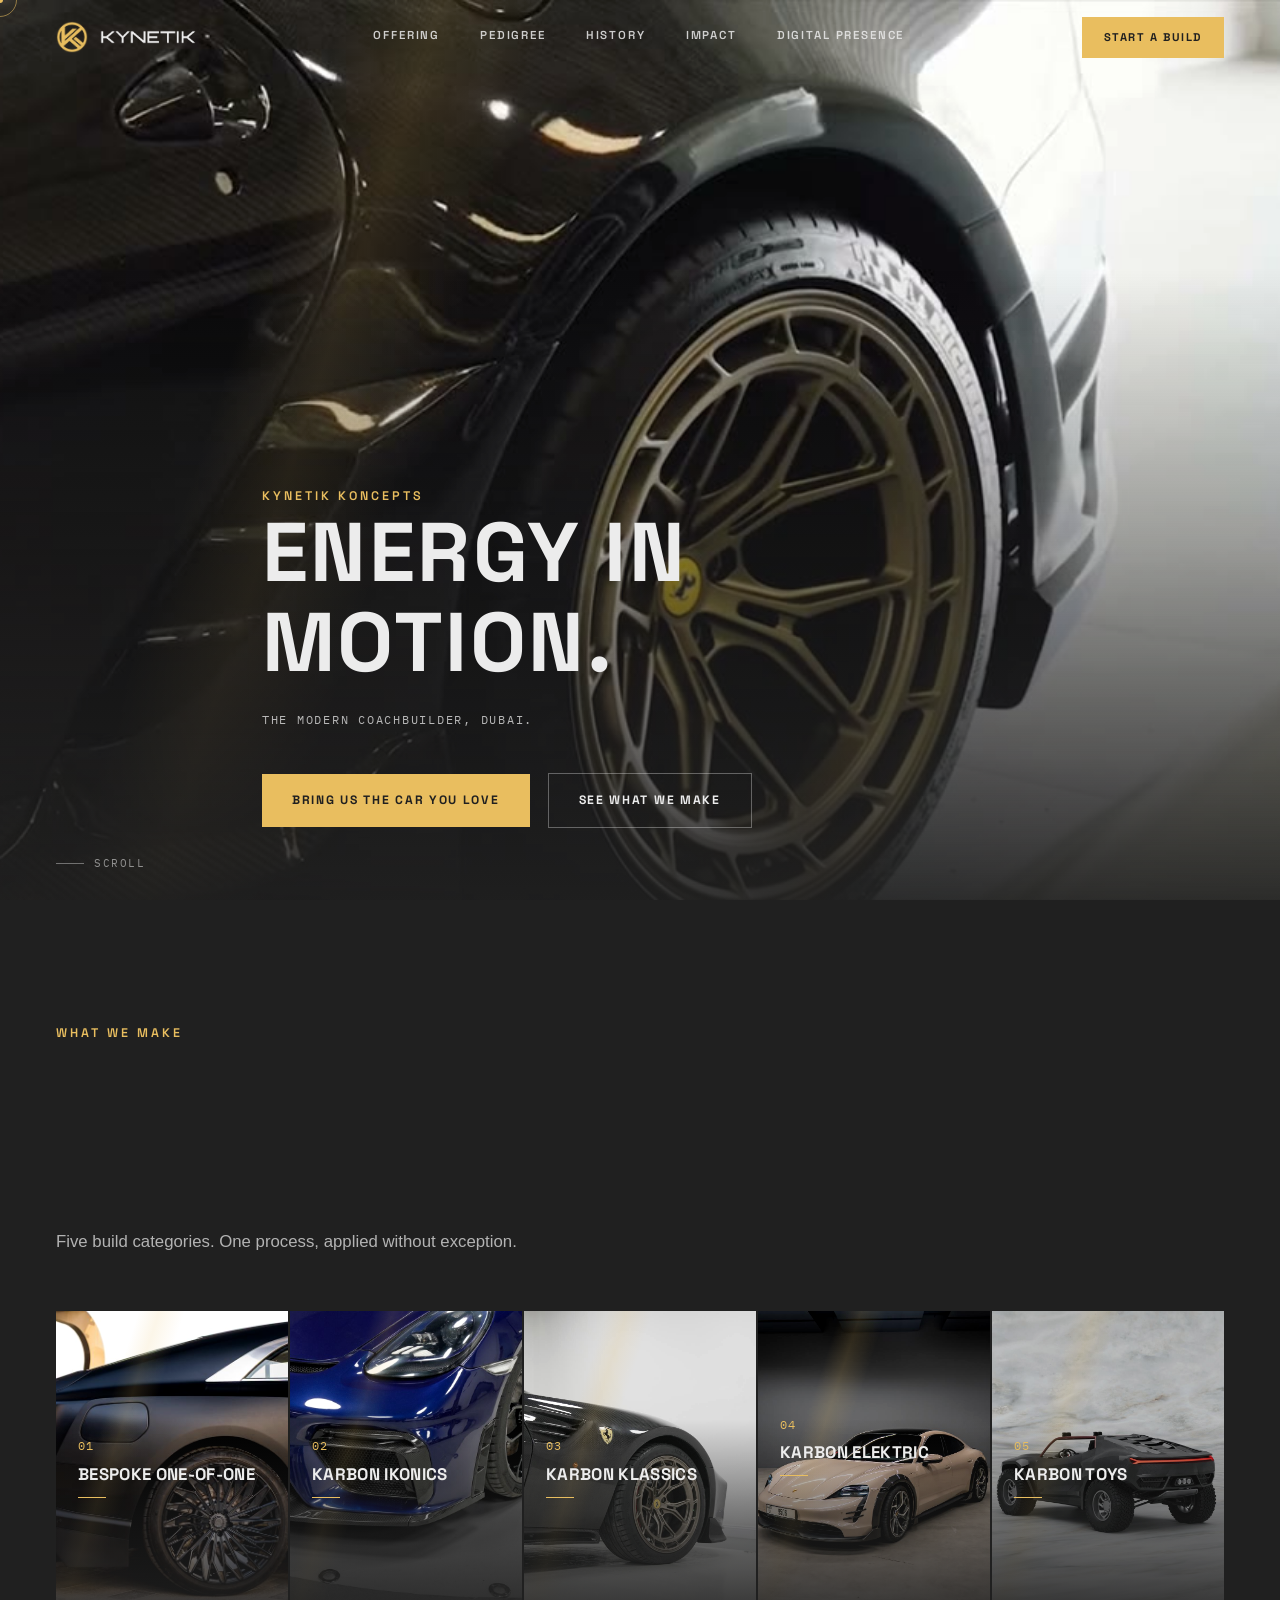
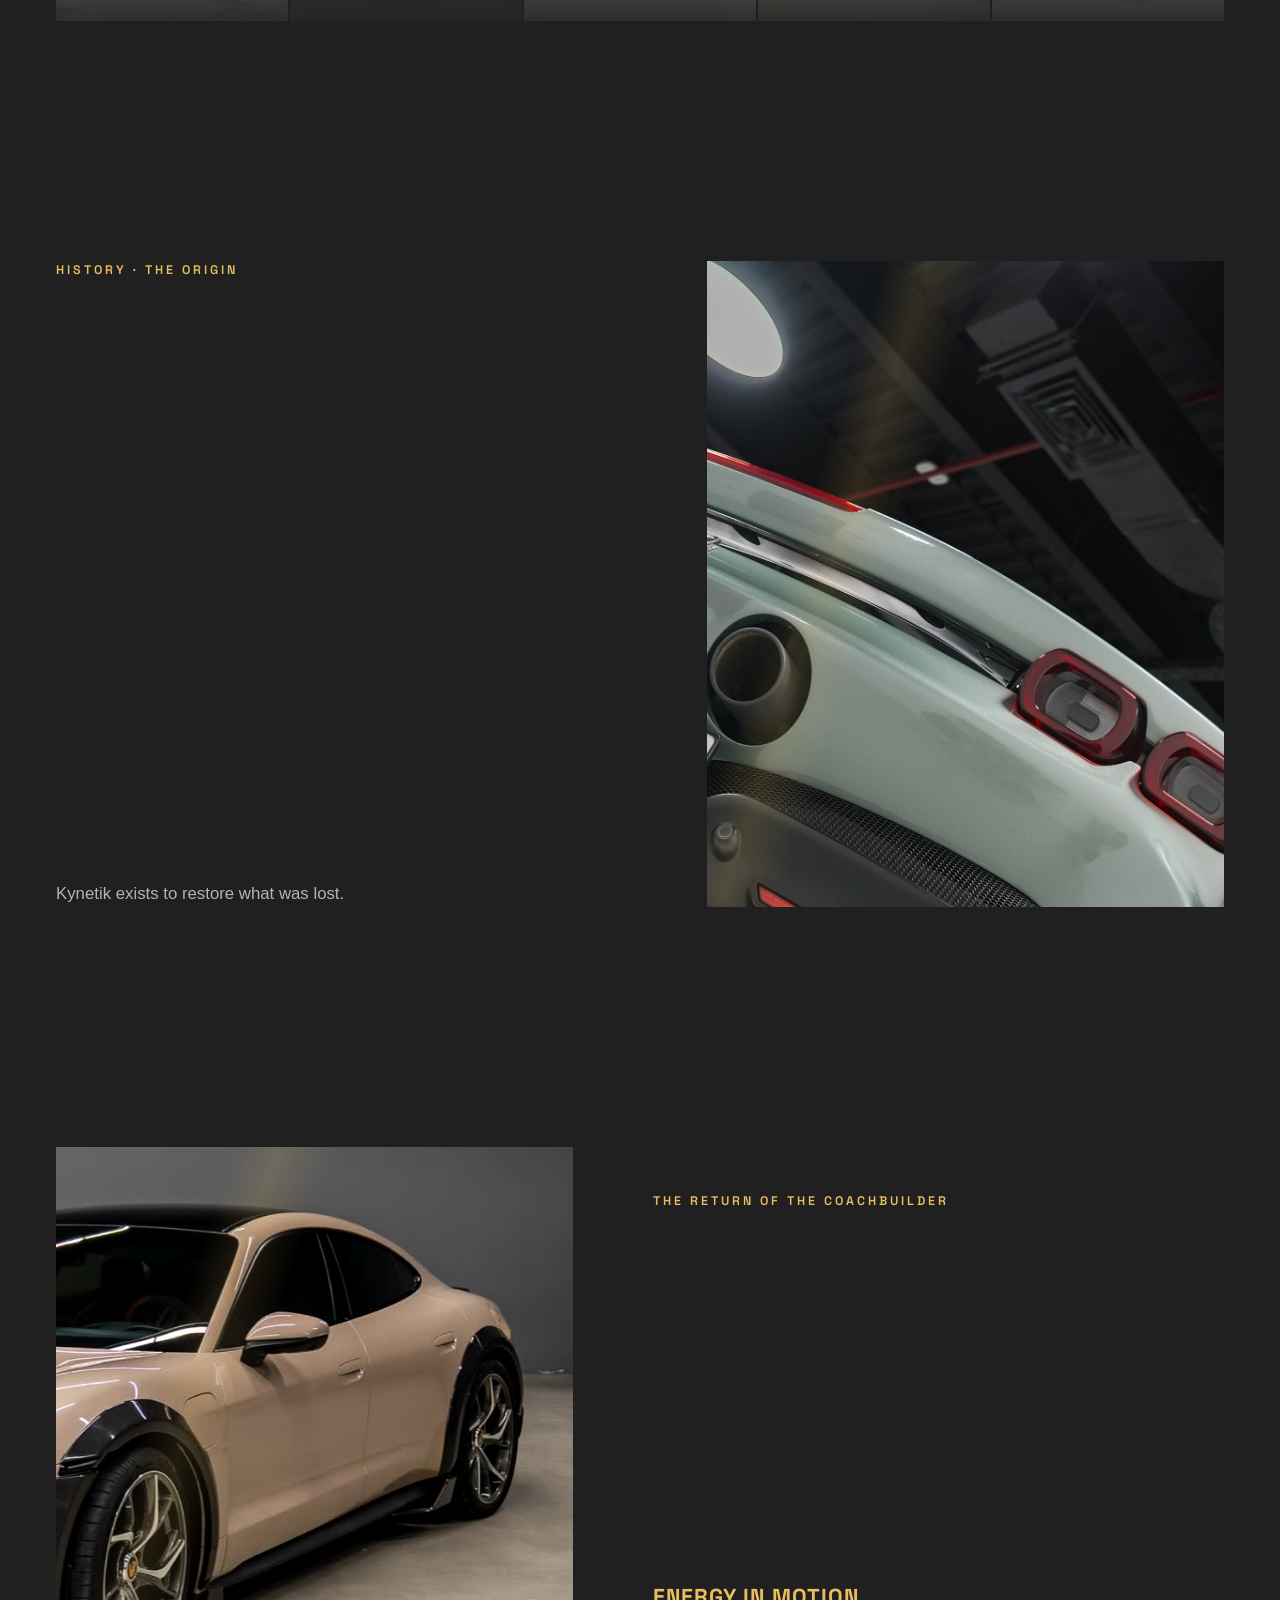
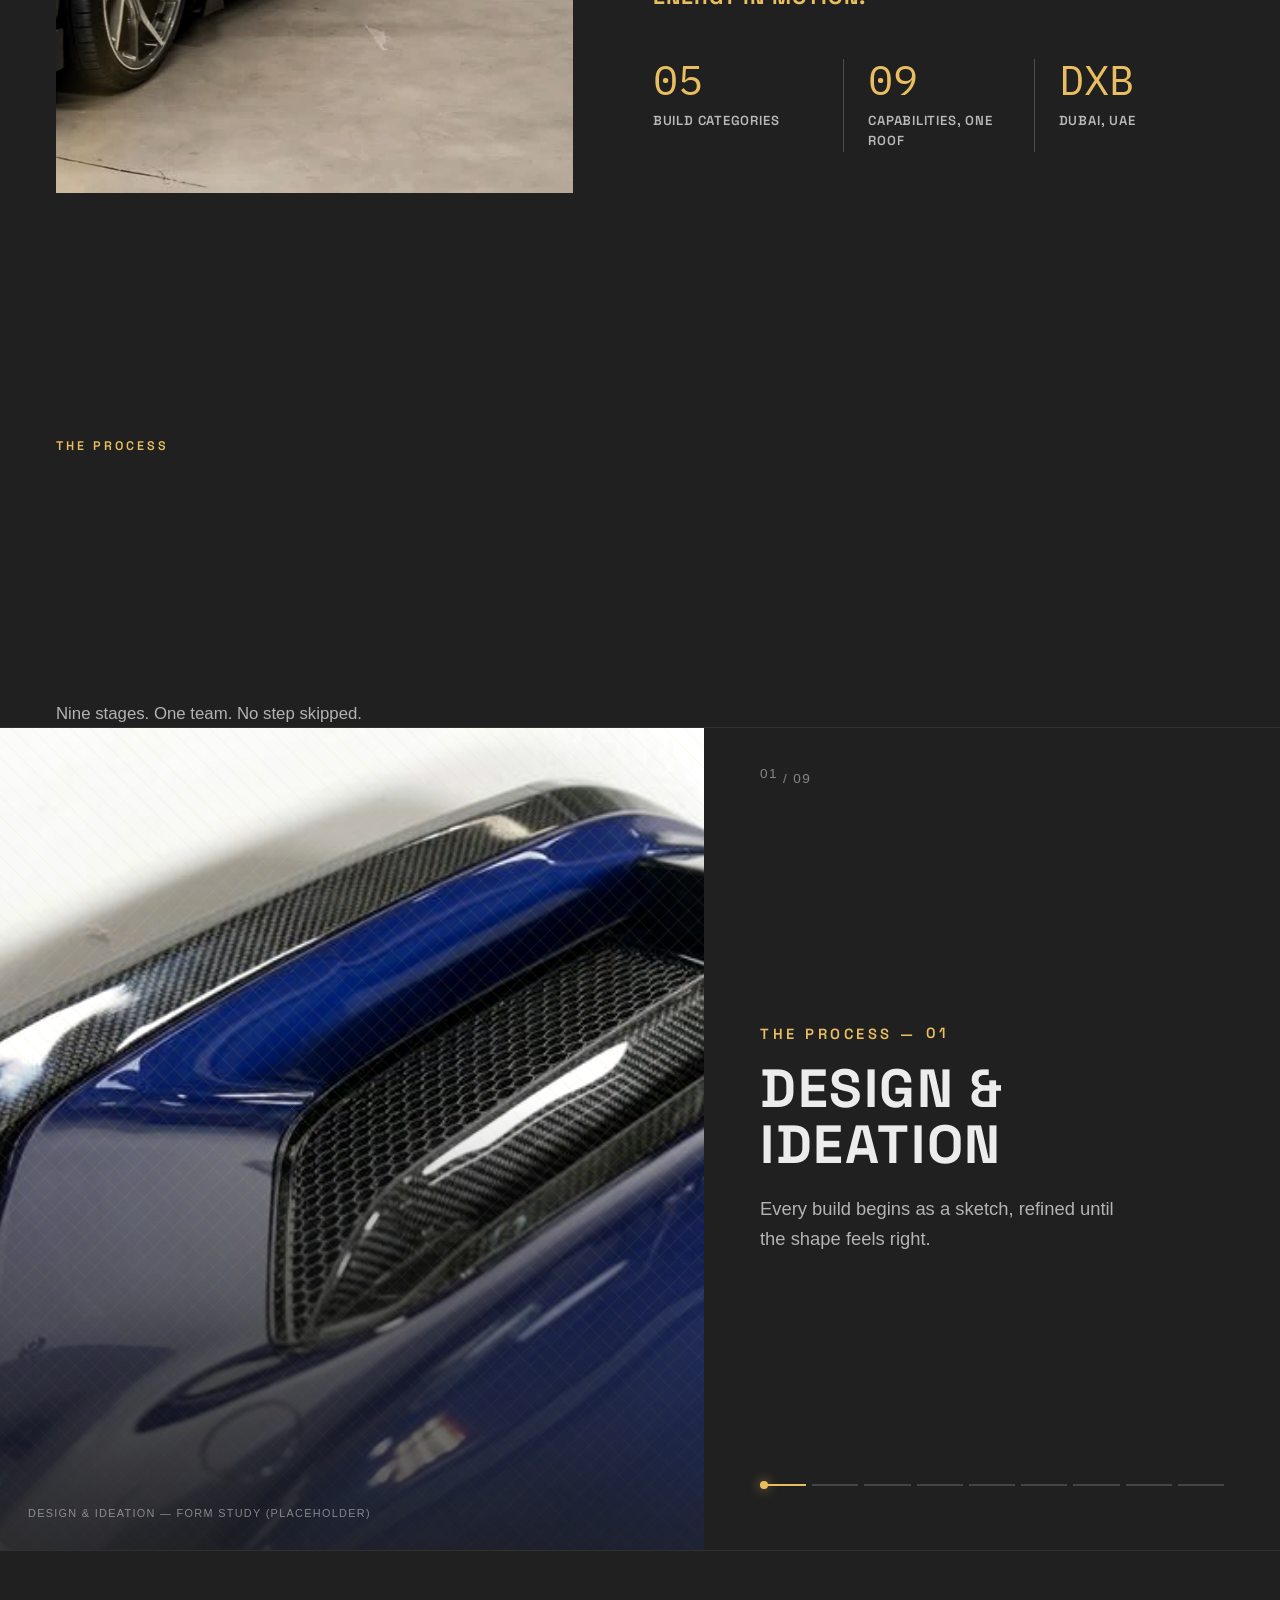
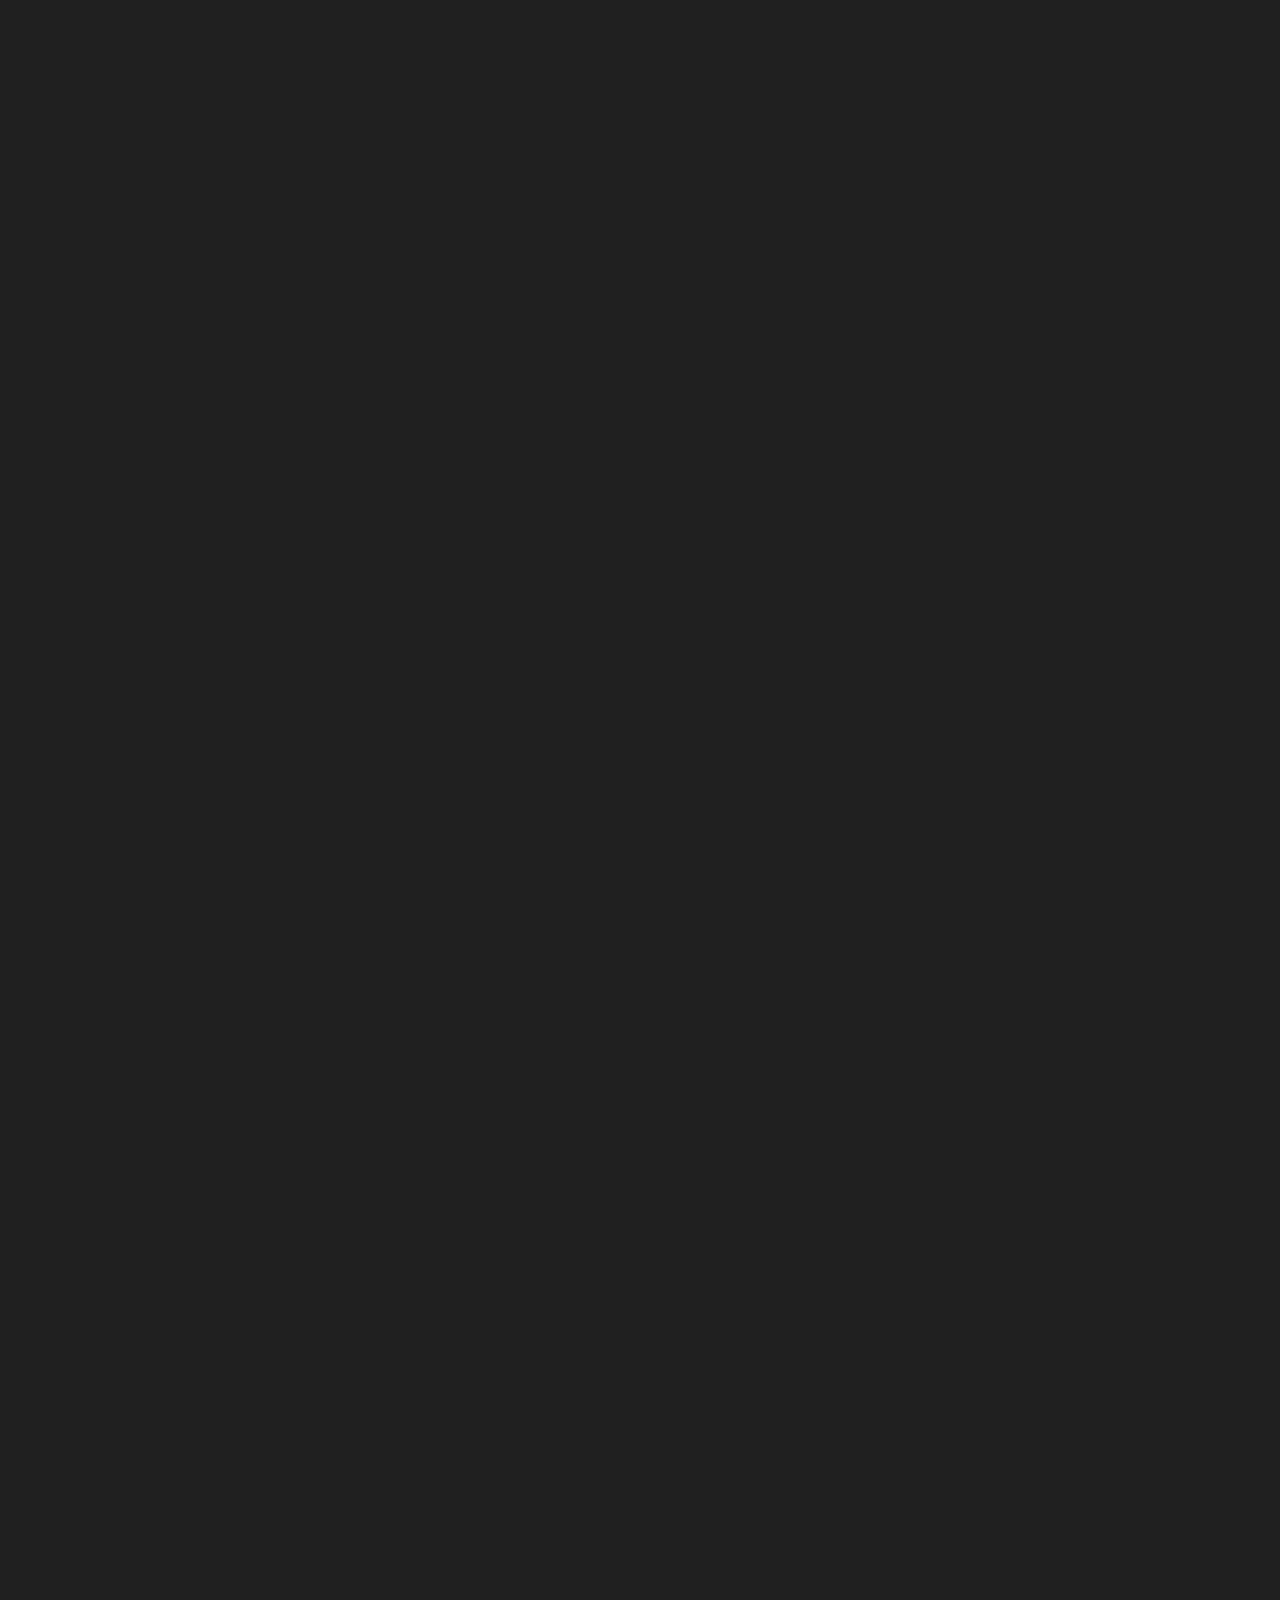
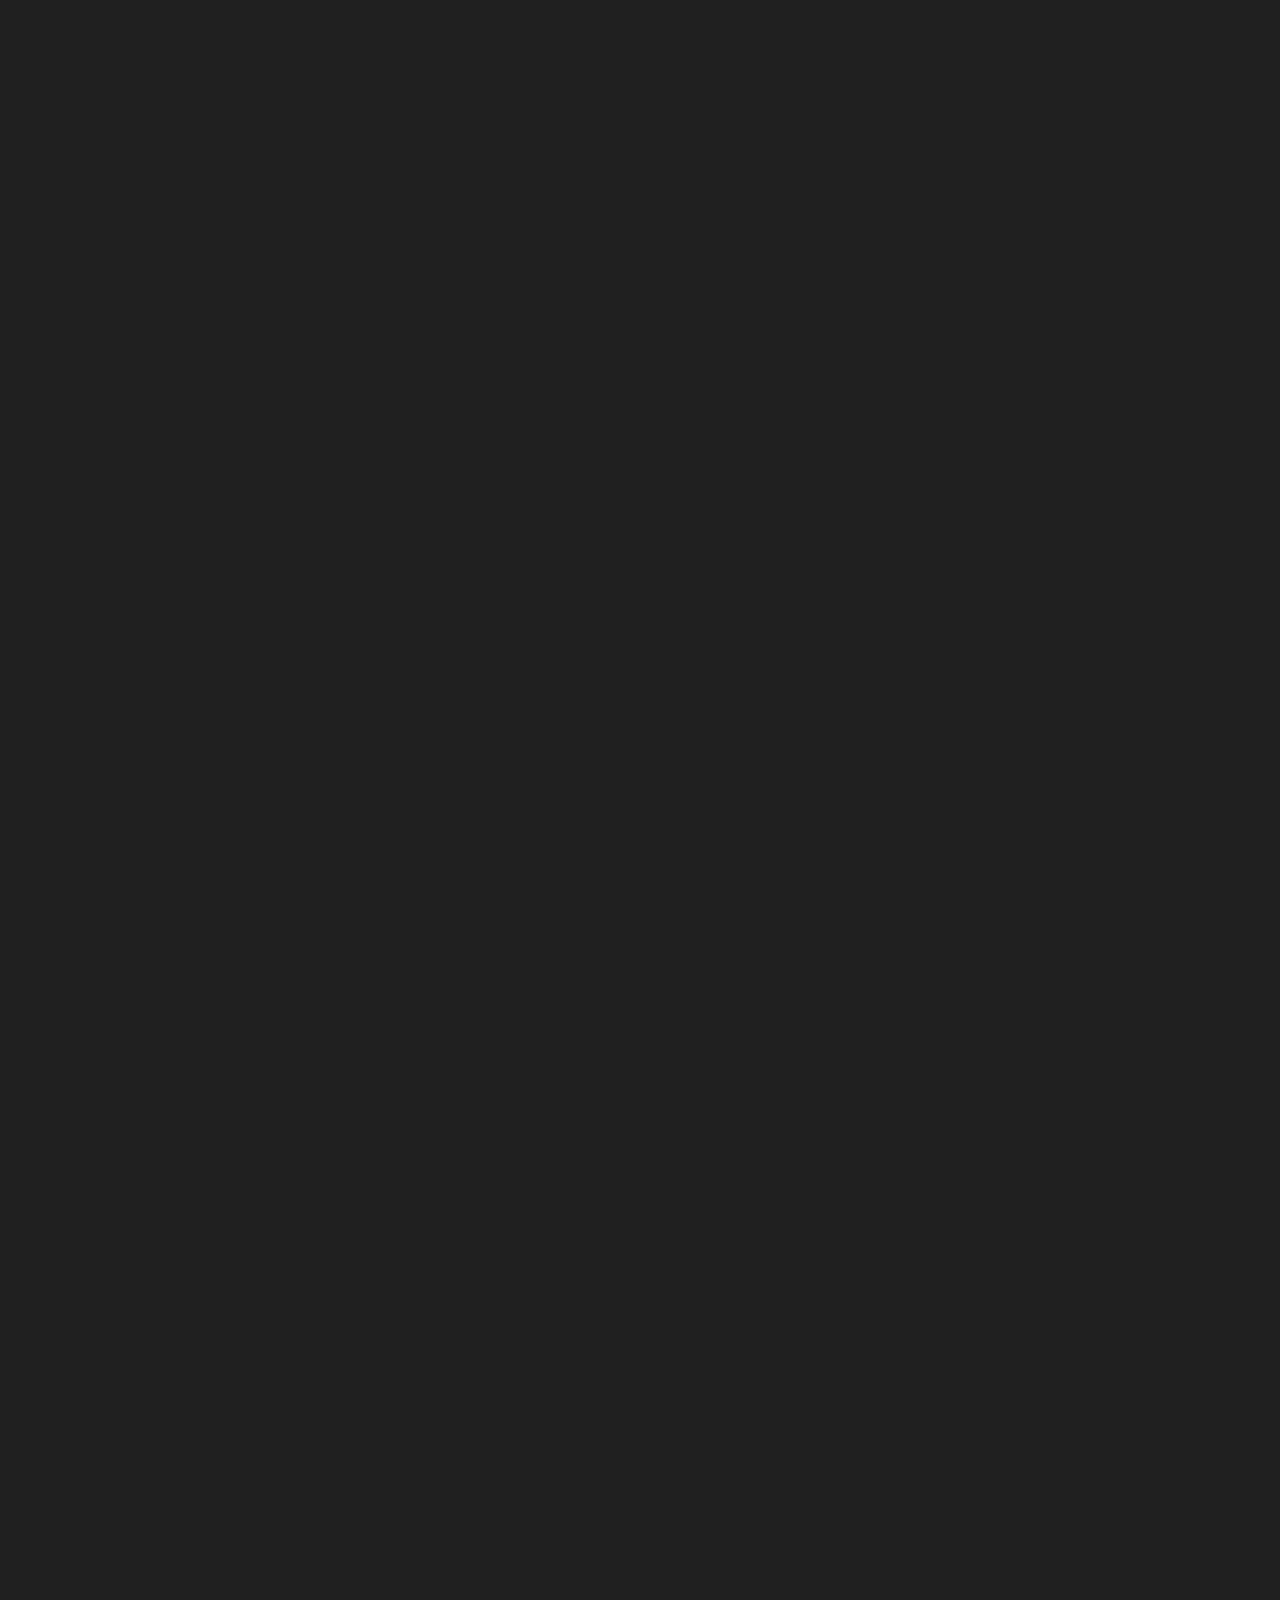
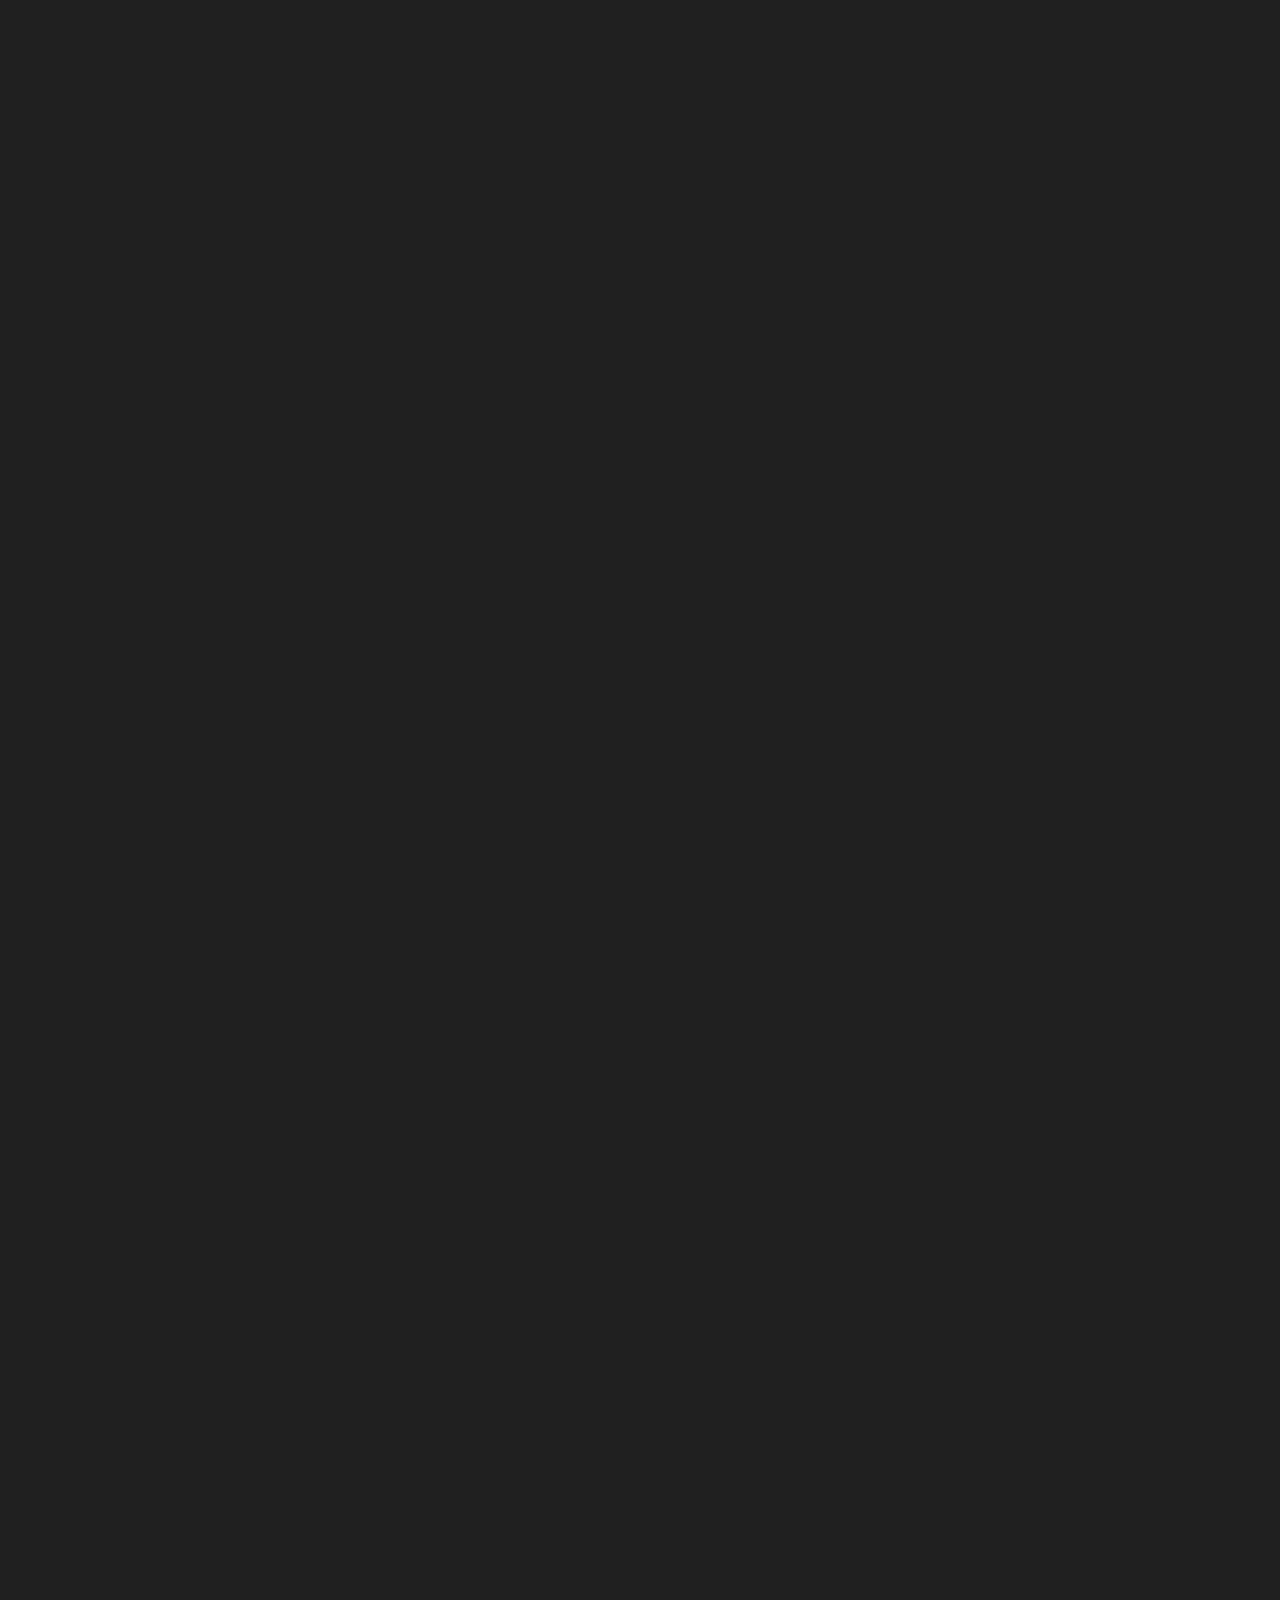
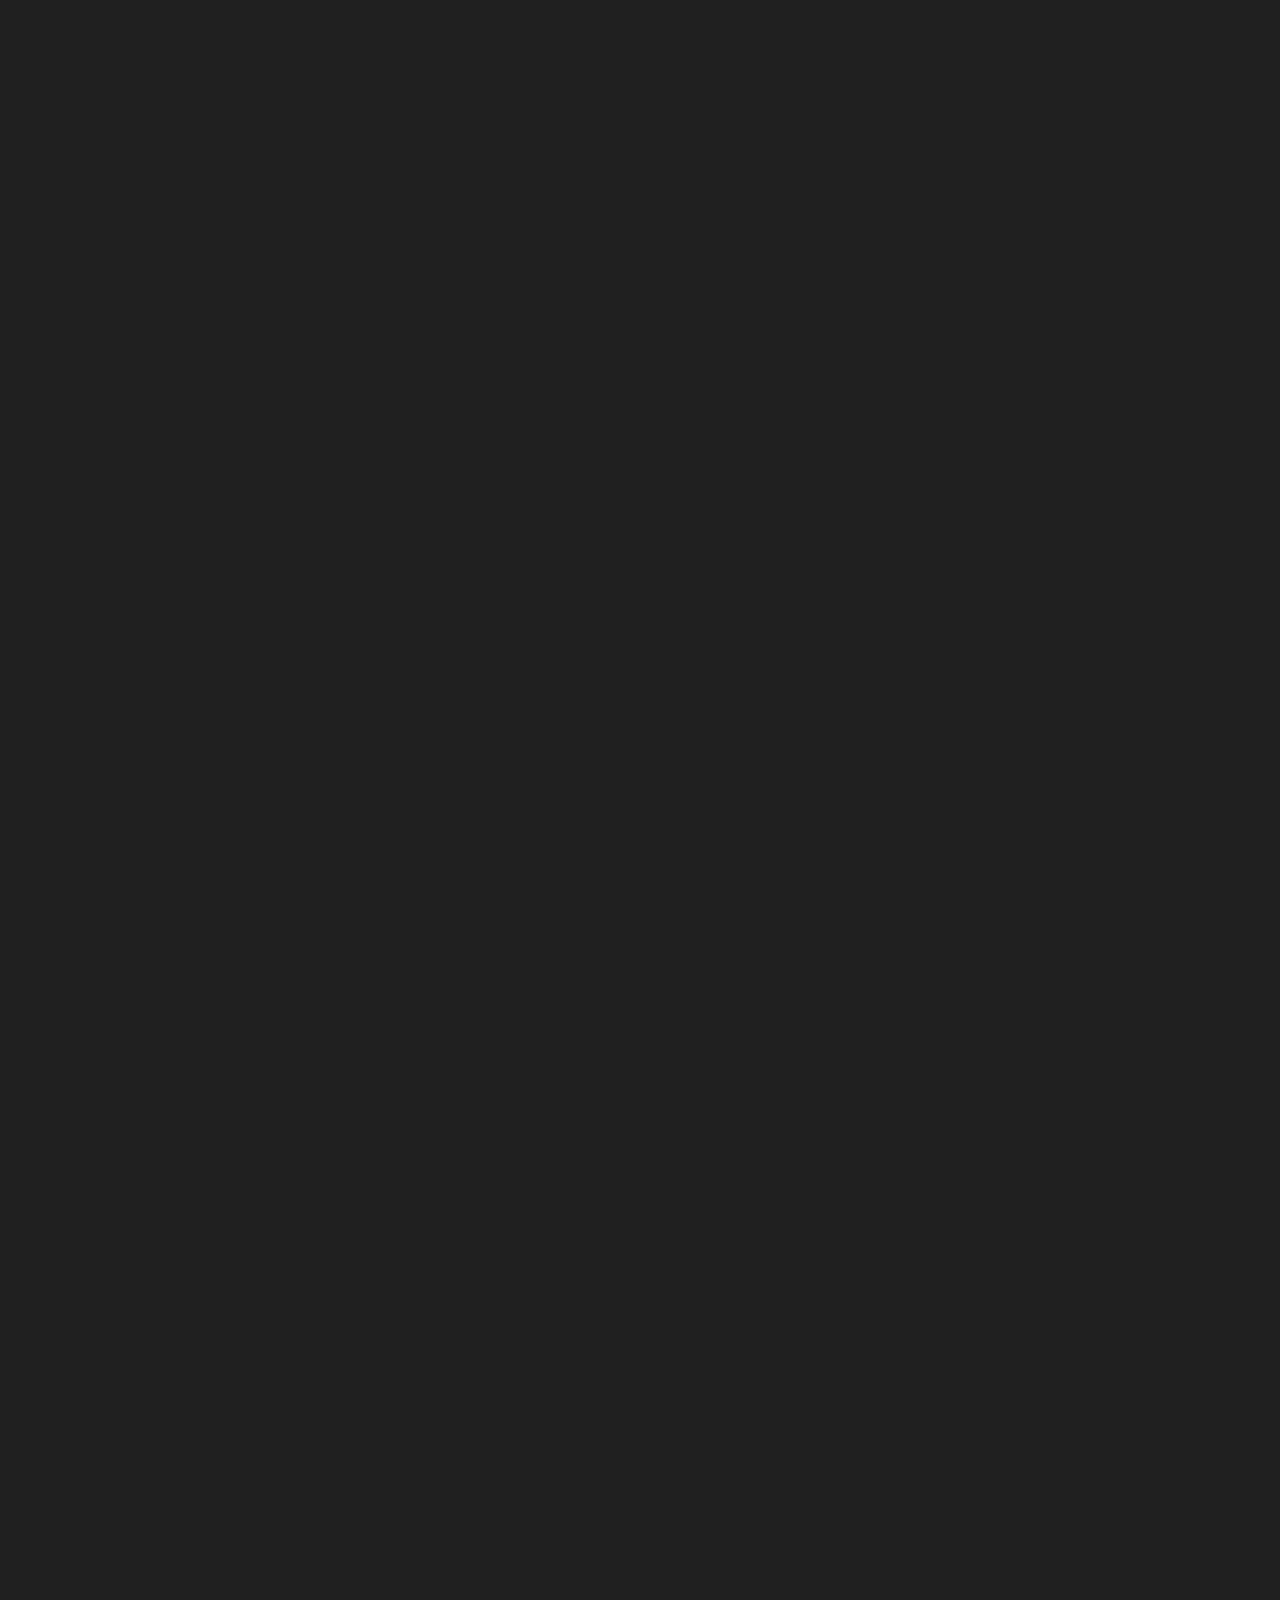
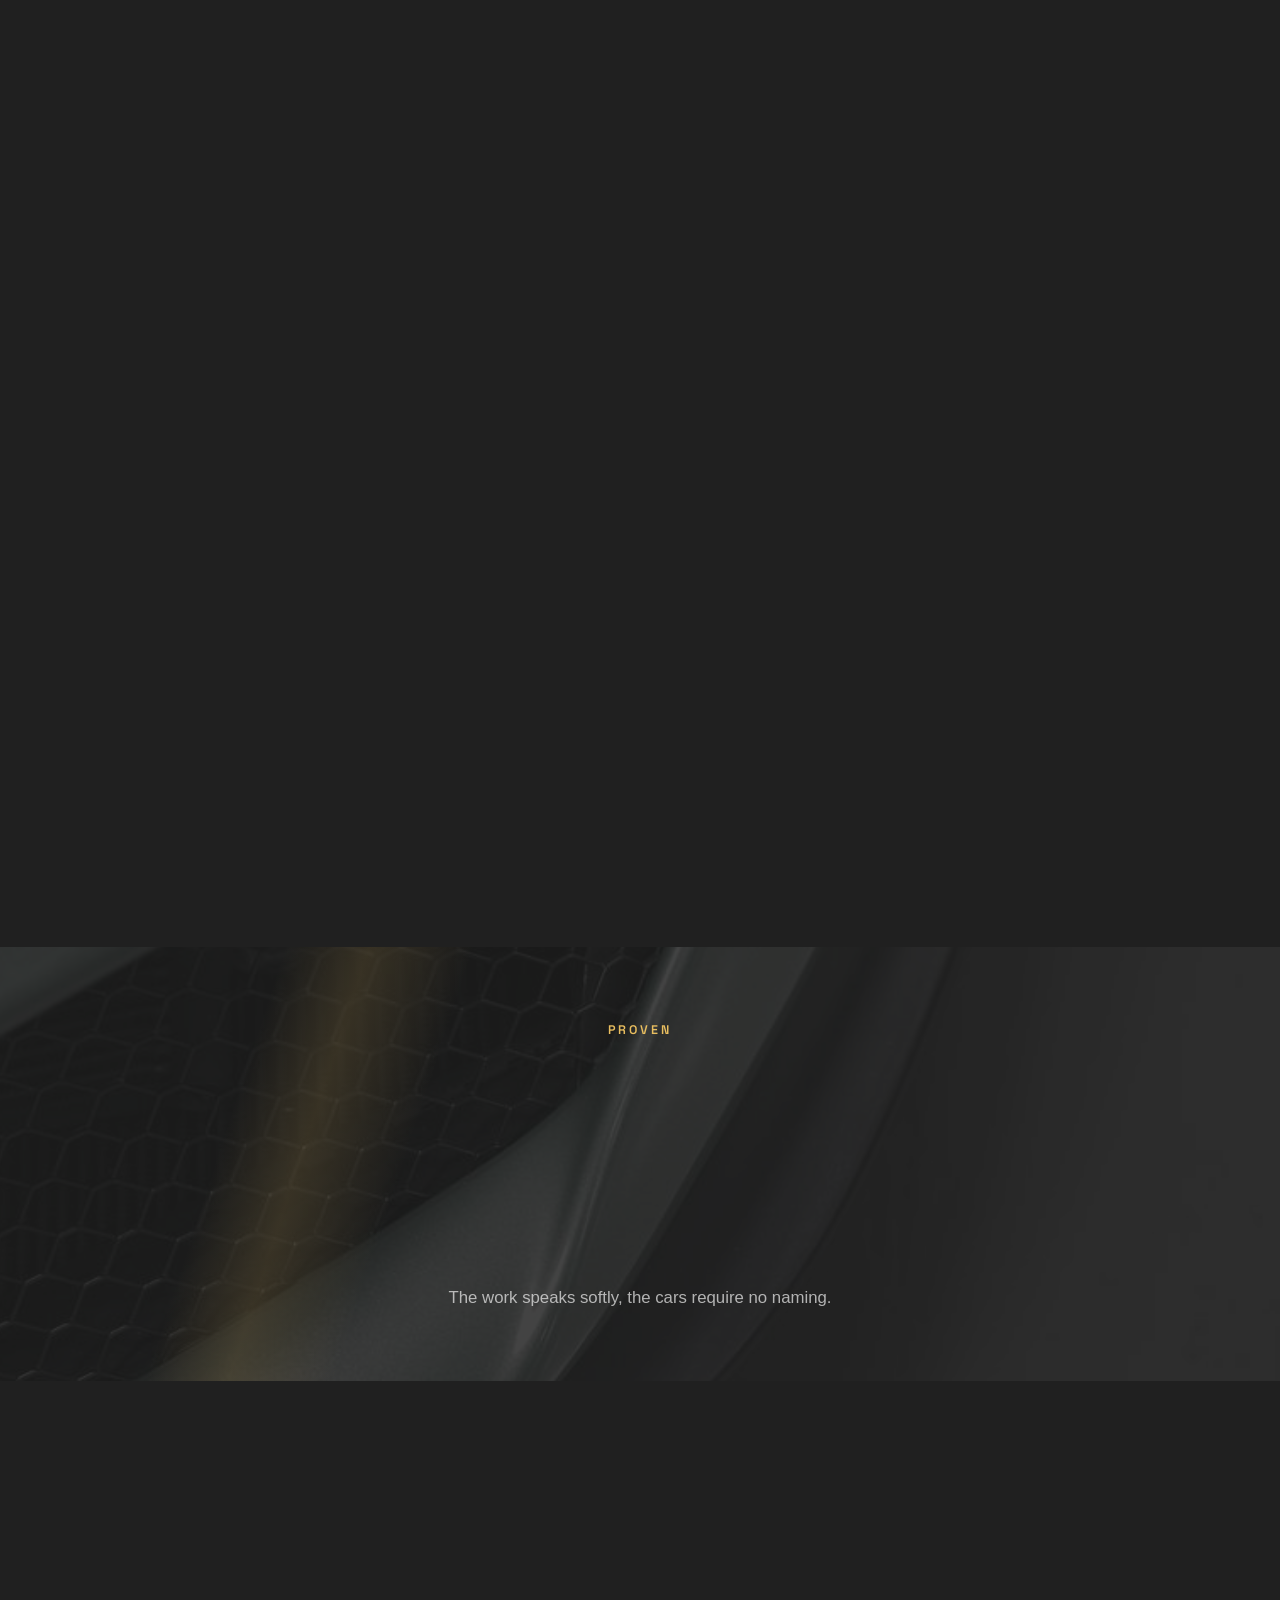
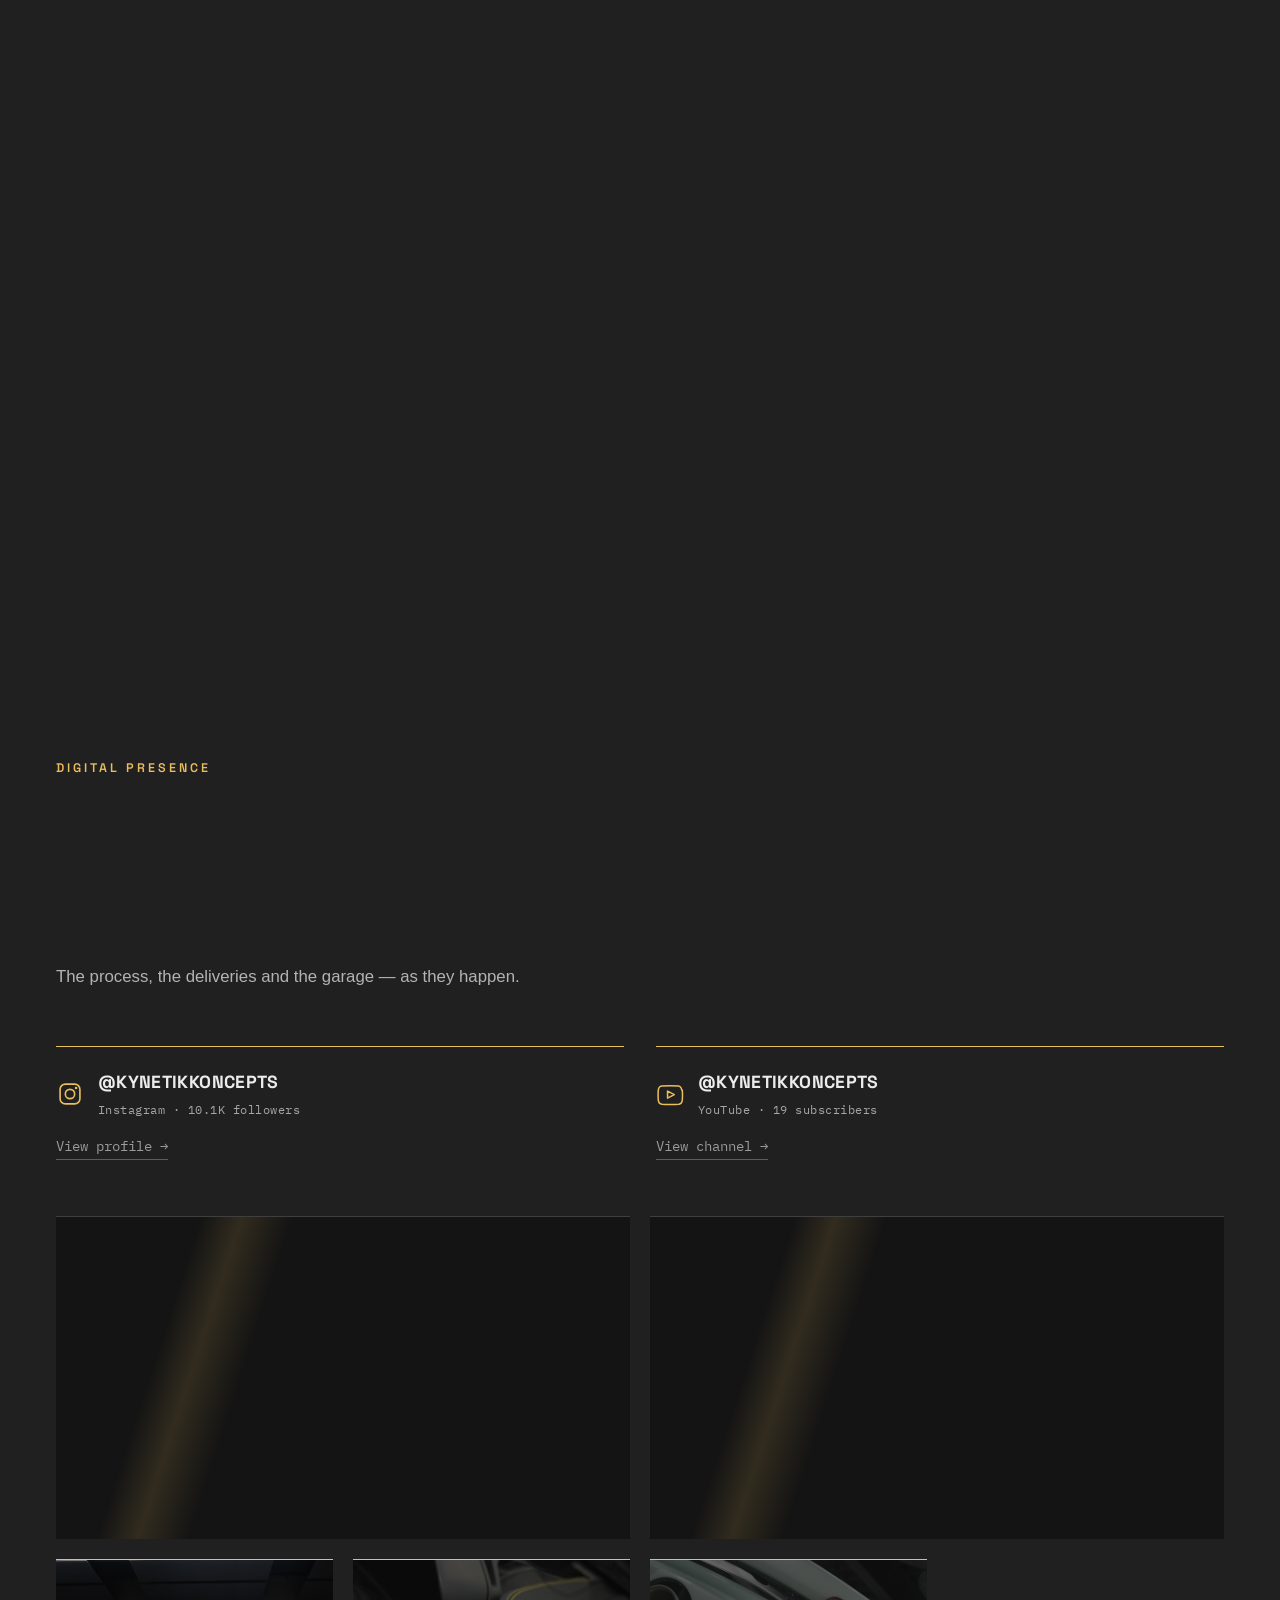
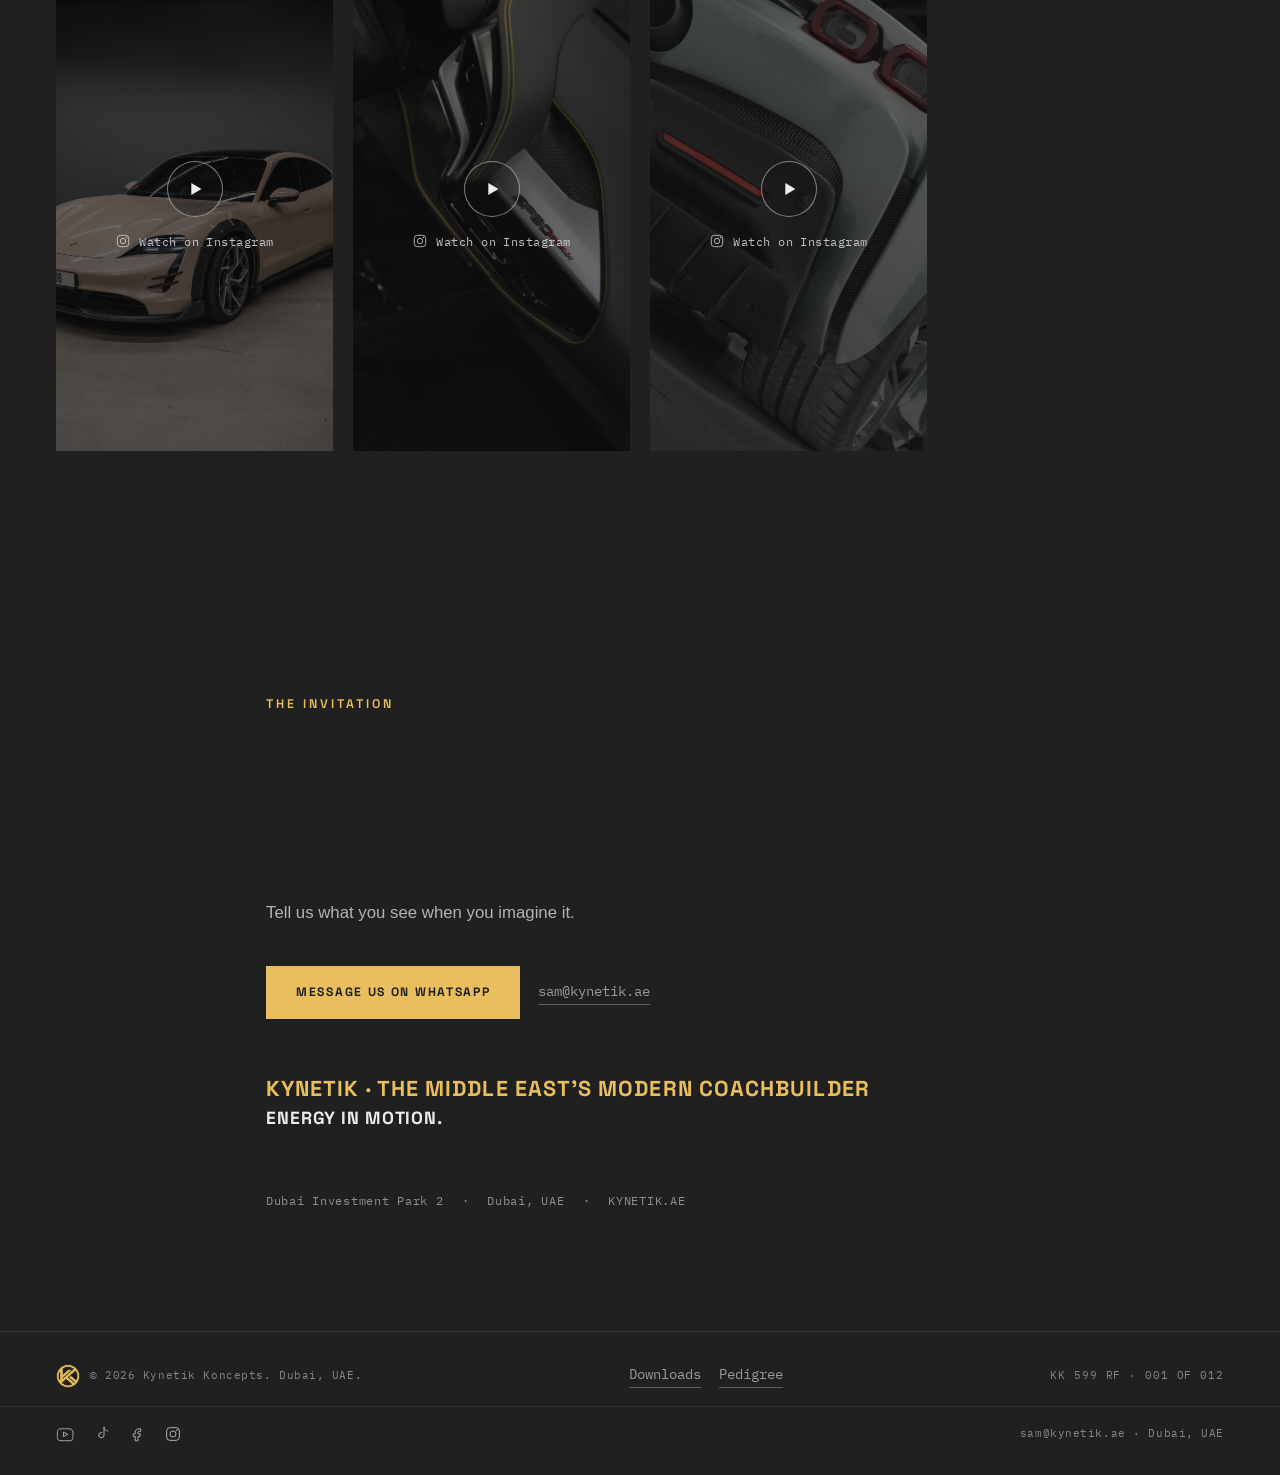
==== commit bf351951: "Round 6: Return of the Coachbuilder imagery, Process text size + number roll Item 1 (History) was al" ====
--- a/index.html
+++ b/index.html
@@ -214,37 +214,47 @@
   </section>
 
   <!-- ============ 4. THE RETURN OF THE COACHBUILDER — BLACK ============
-       Round 5: dropped the dimmed-photo-background treatment (return-
-       rolls.jpg) entirely. Proven, right after this section, already
-       owns that exact formula (dimmed ambient photo + centred short
-       line) — keeping it here too was the reason these two sections read
-       as the same thing repeated. Distinction now comes from structure,
-       not photography: a real stat row (build categories, capabilities,
-       location — all facts already established elsewhere on the real
-       site, nothing invented) in the site's existing large-mono-number +
-       label vocabulary (the same idea as the Impact value columns, just
-       without the hover-reveal since there's no extra copy to hide). No
-       ground colour change — still ground-black, per the One Accent Rule
-       this isn't a colour problem to solve with a new palette. -->
+       Round 5 dropped the dimmed-photo-background treatment entirely
+       (Proven owns that formula). Round 6: still no photo-background —
+       Proven's formula stays Proven's — but Origin and Return are
+       sequential chapters under the same History nav item, and reviewed
+       side by side they read wrong when one is entirely image-led and
+       the other is pure typography. Fix: a real .split layout here too,
+       matching Origin's mechanics exactly, mirrored — Origin's image
+       sits right (text left), so this one puts the image LEFT (text
+       right), via .split--reverse (same column proportions, swapped
+       sides) so scrolling from one chapter into the next reads as a
+       rhythm, not two unrelated sections. Real stat row from round 5
+       kept as-is inside the text column, it was already working.
+       SOURCE: Website Assets/61.jpg (taycan-hero.jpg) — Porsche Taycan,
+       side 3/4 on wheel/chassis/door line, cropped tight to exclude a
+       visible dealer plate in the original frame. A modern EV platform
+       is a literal, not decorative, match for "modern platforms are
+       our chassis." -->
   <section class="section ground-black js-scrub-section">
-    <div class="wrap" style="max-width:820px;">
-      <p class="eyebrow">The Return of the Coachbuilder</p>
-      <hr class="hairline">
-      <h2 class="display h2 js-scrub" style="margin-top:26px; max-width:16ch;">Carbon fibre is our coachwork, modern platforms are our chassis.</h2>
-      <p class="accent-line">Energy in motion.</p>
-
-      <div class="return-stats">
-        <div class="return-stat">
-          <p class="return-stat__num mono">05</p>
-          <p class="return-stat__label">Build categories</p>
-        </div>
-        <div class="return-stat">
-          <p class="return-stat__num mono">09</p>
-          <p class="return-stat__label">Capabilities, one roof</p>
-        </div>
-        <div class="return-stat">
-          <p class="return-stat__num mono">DXB</p>
-          <p class="return-stat__label">Dubai, UAE</p>
+    <div class="wrap split split--reverse">
+      <div class="split__media media js-cursor-target">
+        <img src="assets/img/return-chassis.jpg" alt="Porsche Taycan, side three-quarter on wheel and chassis line" width="629" height="750" loading="lazy">
+      </div>
+      <div>
+        <p class="eyebrow">The Return of the Coachbuilder</p>
+        <hr class="hairline">
+        <h2 class="display h2 js-scrub" style="margin-top:26px; max-width:16ch;">Carbon fibre is our coachwork, modern platforms are our chassis.</h2>
+        <p class="accent-line">Energy in motion.</p>
+
+        <div class="return-stats">
+          <div class="return-stat">
+            <p class="return-stat__num mono">05</p>
+            <p class="return-stat__label">Build categories</p>
+          </div>
+          <div class="return-stat">
+            <p class="return-stat__num mono">09</p>
+            <p class="return-stat__label">Capabilities, one roof</p>
+          </div>
+          <div class="return-stat">
+            <p class="return-stat__num mono">DXB</p>
+            <p class="return-stat__label">Dubai, UAE</p>
+          </div>
         </div>
       </div>
     </div>
@@ -332,8 +342,12 @@
         </div>
 
         <div class="stage-content">
-          <p class="stage-content__count mono" id="processCount">01 / 09</p>
-          <p class="eyebrow" id="processEyebrow">THE PROCESS — 01</p>
+          <!-- round 6: the changing digit is now its own inline element
+               (num-roll) so renderProcess() can roll it out/in instead of
+               swapping textContent instantly; " / 09" and "THE PROCESS — "
+               stay static siblings. -->
+          <p class="stage-content__count mono" id="processCount"><span class="num-roll" id="processCountNum">01</span> / 09</p>
+          <p class="eyebrow" id="processEyebrow">THE PROCESS — <span class="num-roll" id="processEyebrowNum">01</span></p>
           <h3 class="stage-content__title" id="processTitle">Design &amp; Ideation</h3>
           <p class="stage-content__desc" id="processDesc">Every build begins as a sketch, refined until the shape feels right.</p>
 
--- a/assets/css/site.css
+++ b/assets/css/site.css
@@ -240,6 +240,17 @@
   @media(min-width:1400px){ .split{ grid-template-columns:1fr 1.15fr; gap:120px; } }
   .split__media{ aspect-ratio:4/5; width:100%; }
   @media(max-width:899px){ .split__media{ aspect-ratio:16/10; order:-1; } }
+
+  /* ---------- Return of the Coachbuilder: mirrored split (round 6) ----------
+     Same .split mechanics as Origin, DOM order swapped (media first, text
+     second) so the image lands on the opposite side. Column proportions
+     are swapped too (not just left/right flipped) so the media column
+     keeps the same relative width it always had, wherever it sits —
+     a true mirror rather than an asymmetric flip. Mobile is unaffected:
+     .split__media's order:-1 already puts the image first regardless of
+     DOM order below 900px. */
+  @media(min-width:900px){ .split--reverse{ grid-template-columns:0.95fr 1.05fr; } }
+  @media(min-width:1400px){ .split--reverse{ grid-template-columns:1.15fr 1fr; } }
 
   /* ---------- History/Origin: weighted text column (round 5) ----------
      .split defaults to align-items:center, which is exactly why a short
@@ -496,13 +507,31 @@
 
   /* right: content + rail */
   .stage-content{ width:45%; height:100%; display:flex; flex-direction:column; justify-content:center; padding:0 56px; position:relative; }
-  .stage-content__count{ position:absolute; left:56px; top:40px; font-size:0.75rem; letter-spacing:0.1em; color:rgba(236,236,236,0.5); }
-  .stage-content .eyebrow{ margin-bottom:14px; }
+  /* round 6: eyebrow/headline/desc were sized for the old 36%-wide content
+     column and read small once it grew to 45% — bumped so the headline
+     in particular carries real weight against the image instead of
+     competing with it and losing. */
+  .stage-content__count{ position:absolute; left:56px; top:40px; font-size:0.85rem; letter-spacing:0.1em; color:rgba(236,236,236,0.5); }
+  .stage-content .eyebrow{ margin-bottom:16px; font-size:0.92rem; }
   .stage-content__title{
     font-family:var(--font-display); font-weight:700; text-transform:uppercase; letter-spacing:0.03em;
-    font-size:clamp(1.9rem,3.4vw,2.9rem); line-height:1.05; margin-bottom:20px;
-  }
-  .stage-content__desc{ font-size:1rem; line-height:1.6; color:rgba(236,236,236,0.72); max-width:34ch; }
+    font-size:clamp(2.3rem,4.2vw,3.6rem); line-height:1.03; margin-bottom:22px;
+  }
+  .stage-content__desc{ font-size:1.15rem; line-height:1.65; color:rgba(236,236,236,0.72); max-width:36ch; }
+
+  /* ---------- process stage number: odometer roll (round 6) ----------
+     Was an instant textContent swap on every crossfade. Now a genuine
+     roll: renderProcess() builds a two-line track (old digit on top,
+     new digit below) inside a 1-line-tall clipped window, then
+     transforms it up by half so the new digit slides into view while
+     the old one slides out — timed to var(--dur-slow), the same
+     duration the panel crossfade itself runs on, so the two read as one
+     synchronized transition rather than a number that happens to update
+     near a photo that happens to change. */
+  .num-roll{ display:inline-block; overflow:hidden; height:1em; line-height:1; vertical-align:top; }
+  .num-roll__track{ display:flex; flex-direction:column; transition:transform var(--dur-slow) var(--ease-precise); }
+  .num-roll__digit{ display:block; height:1em; line-height:1; }
+  @media (prefers-reduced-motion: reduce){ .num-roll__track{ transition:none; } }
 
   /* progress rail, bottom, minimal footprint, safe-area aware on mobile */
   .rail{ position:absolute; left:56px; right:56px; bottom:64px; display:flex; align-items:center; gap:6px; }
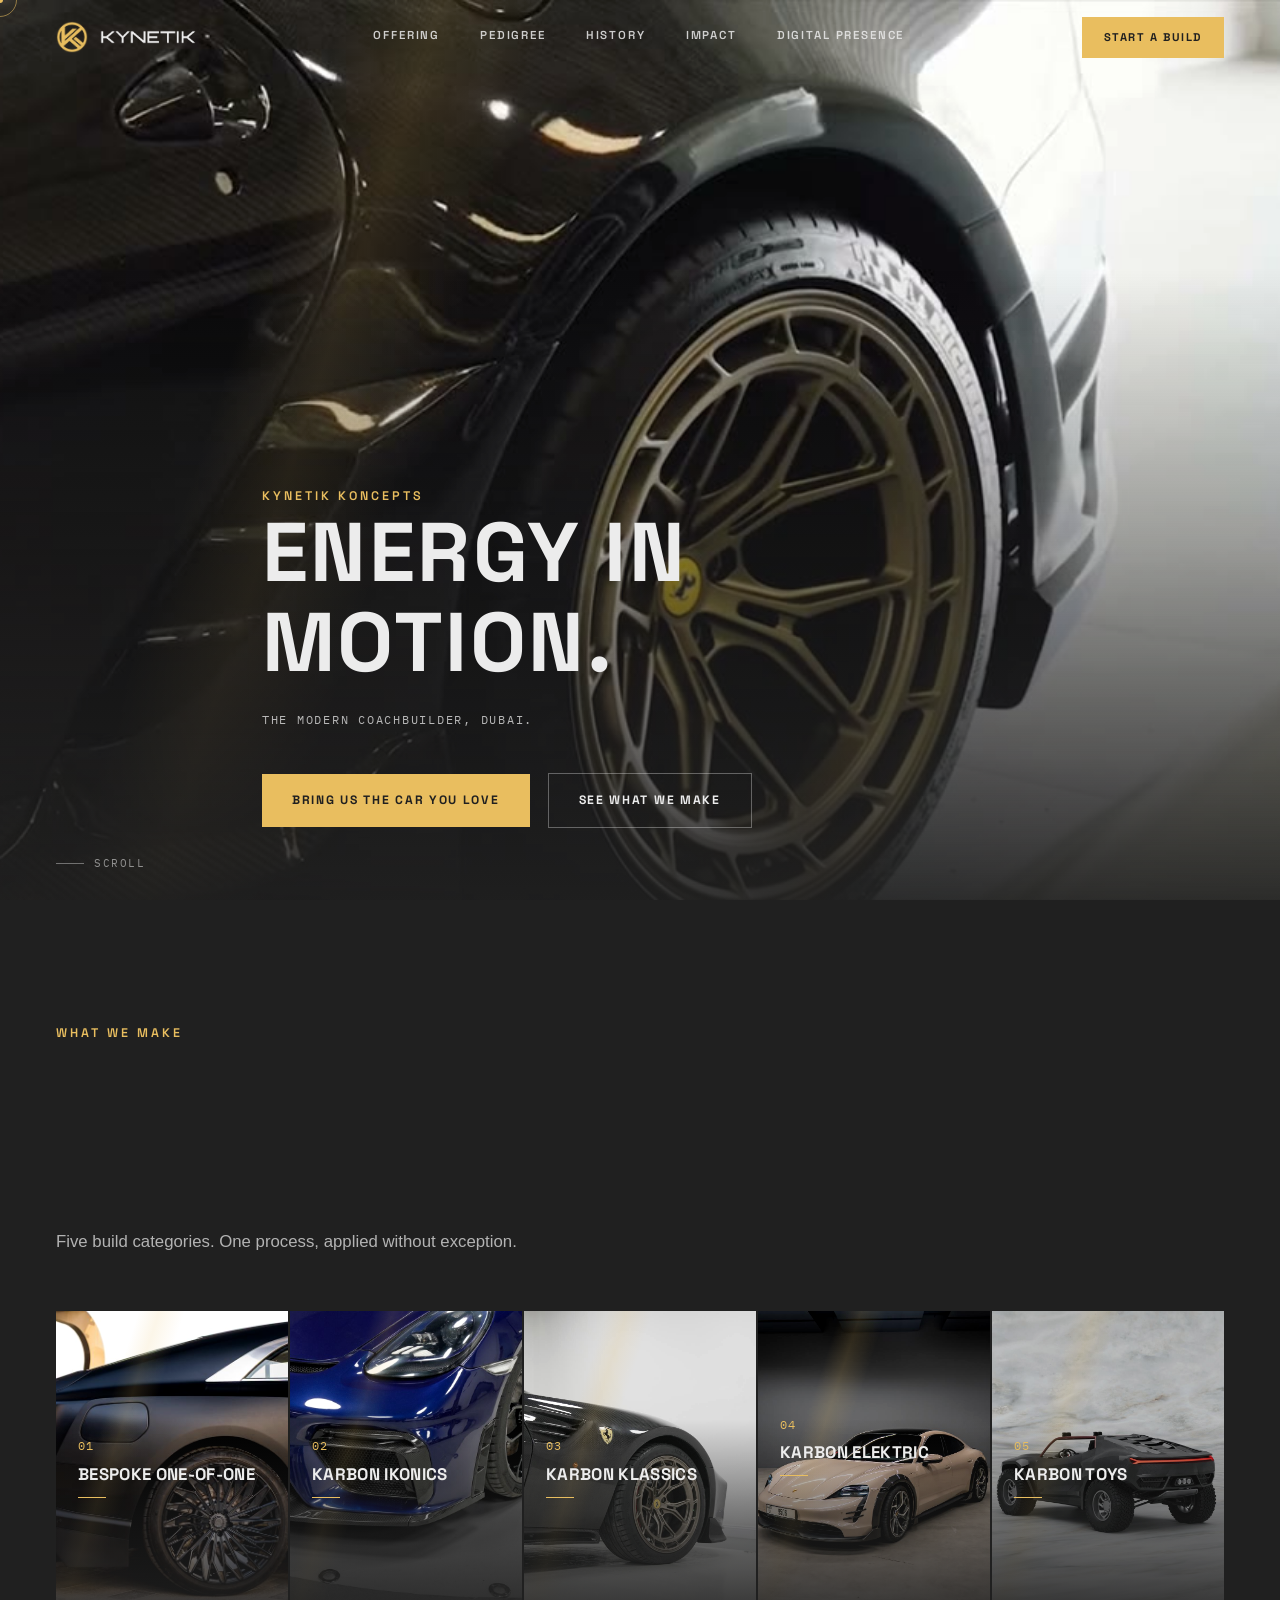
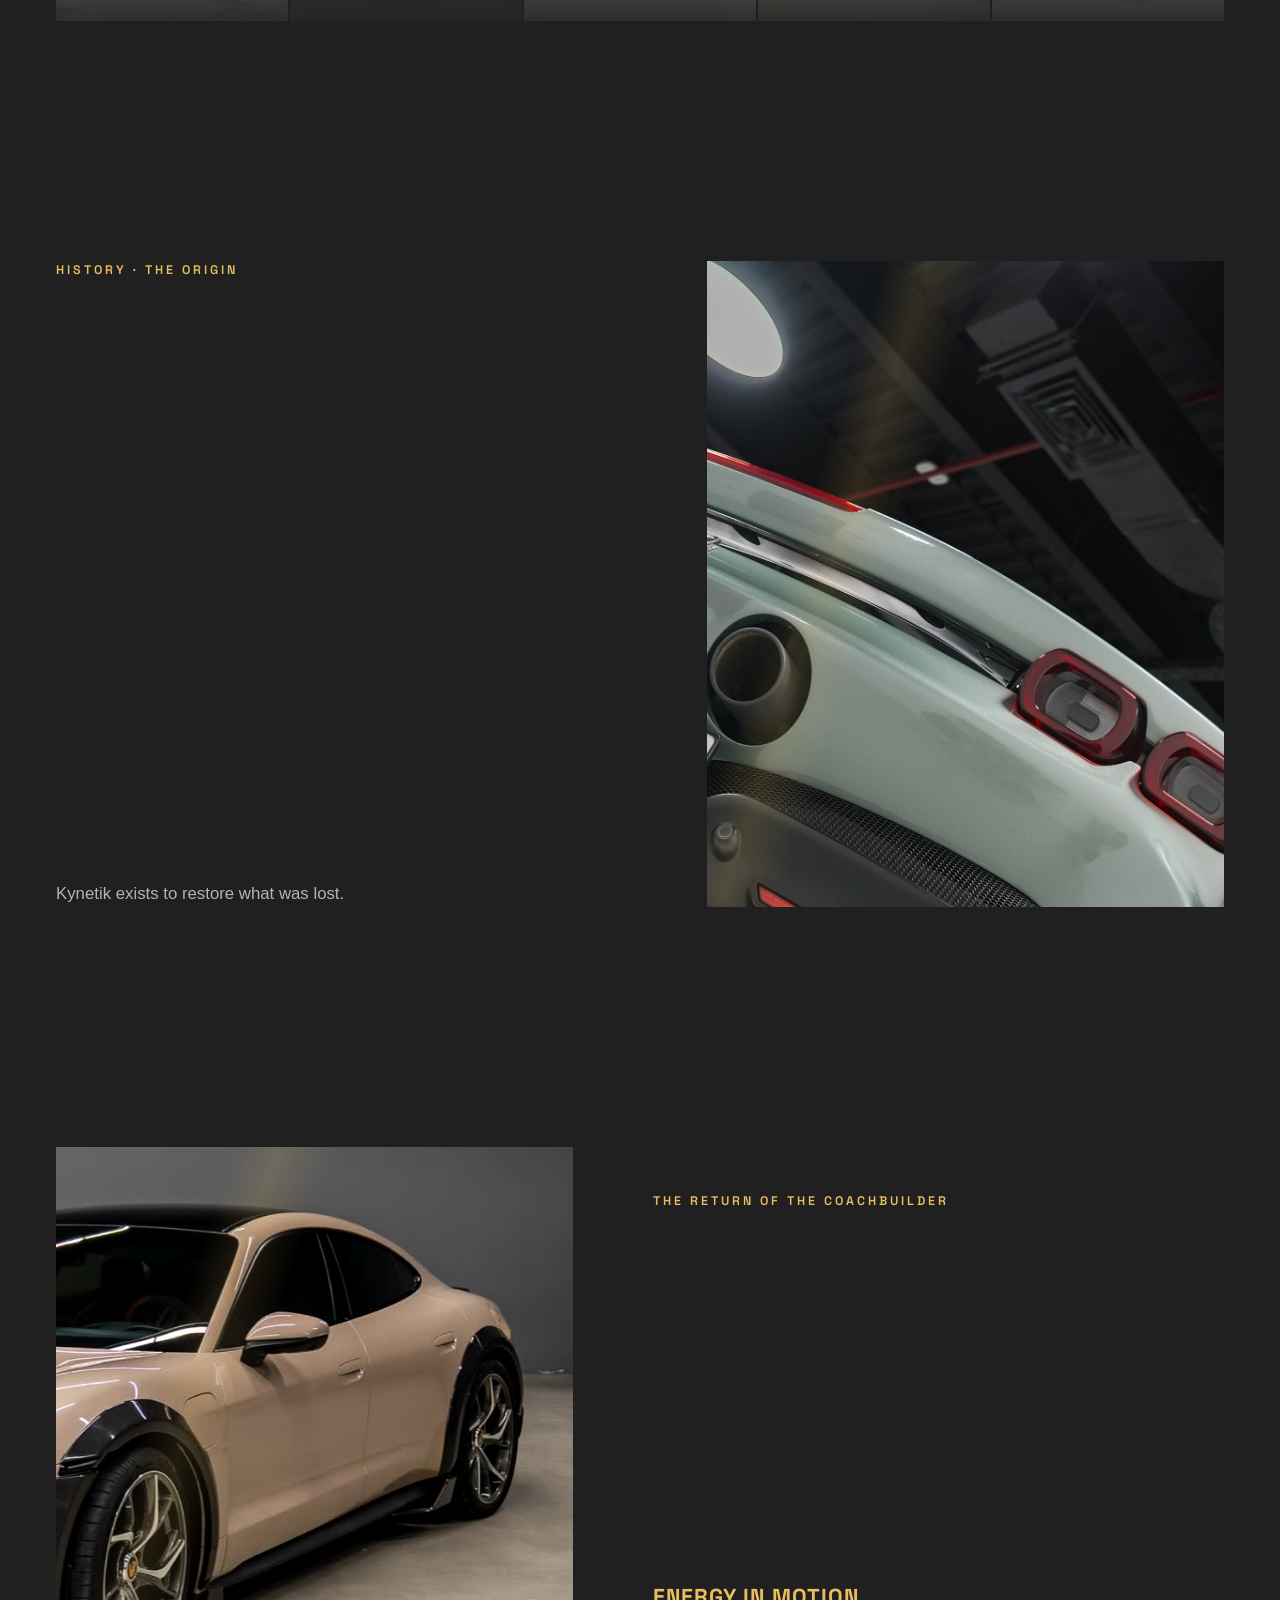
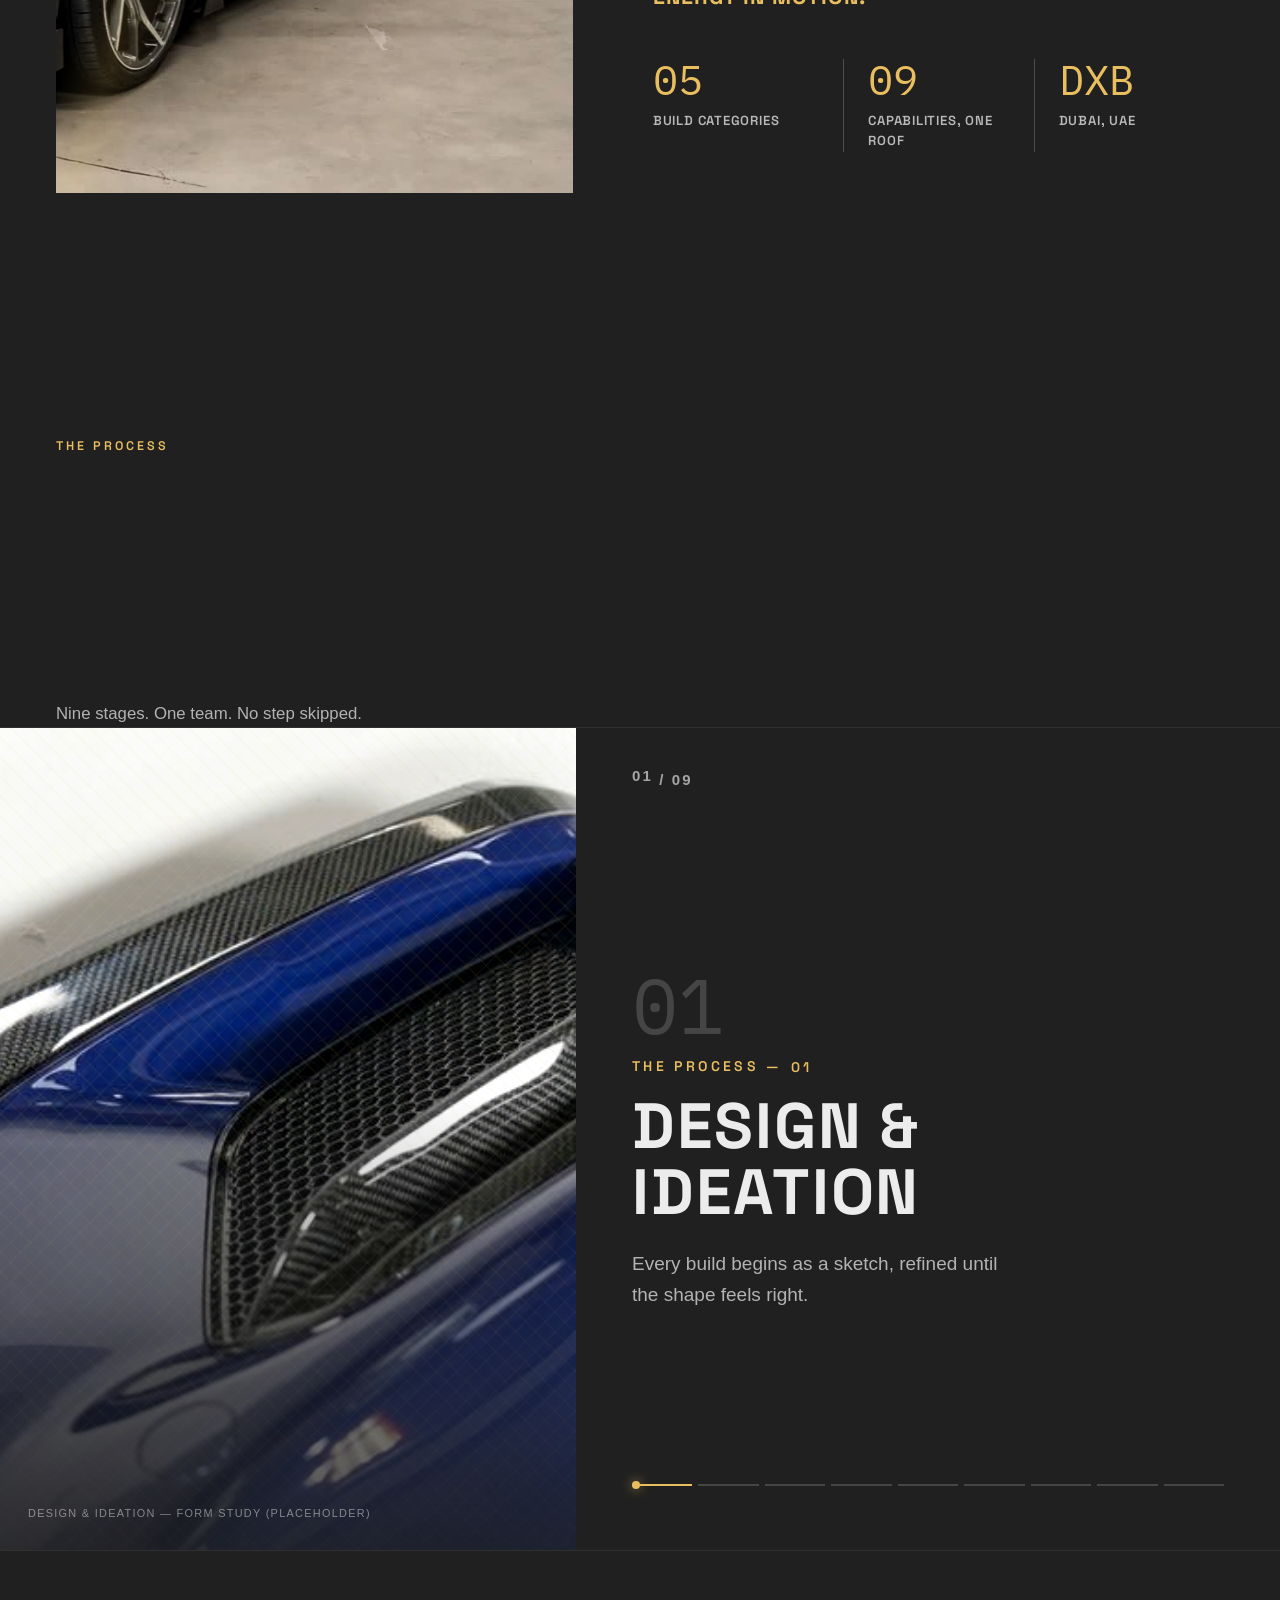
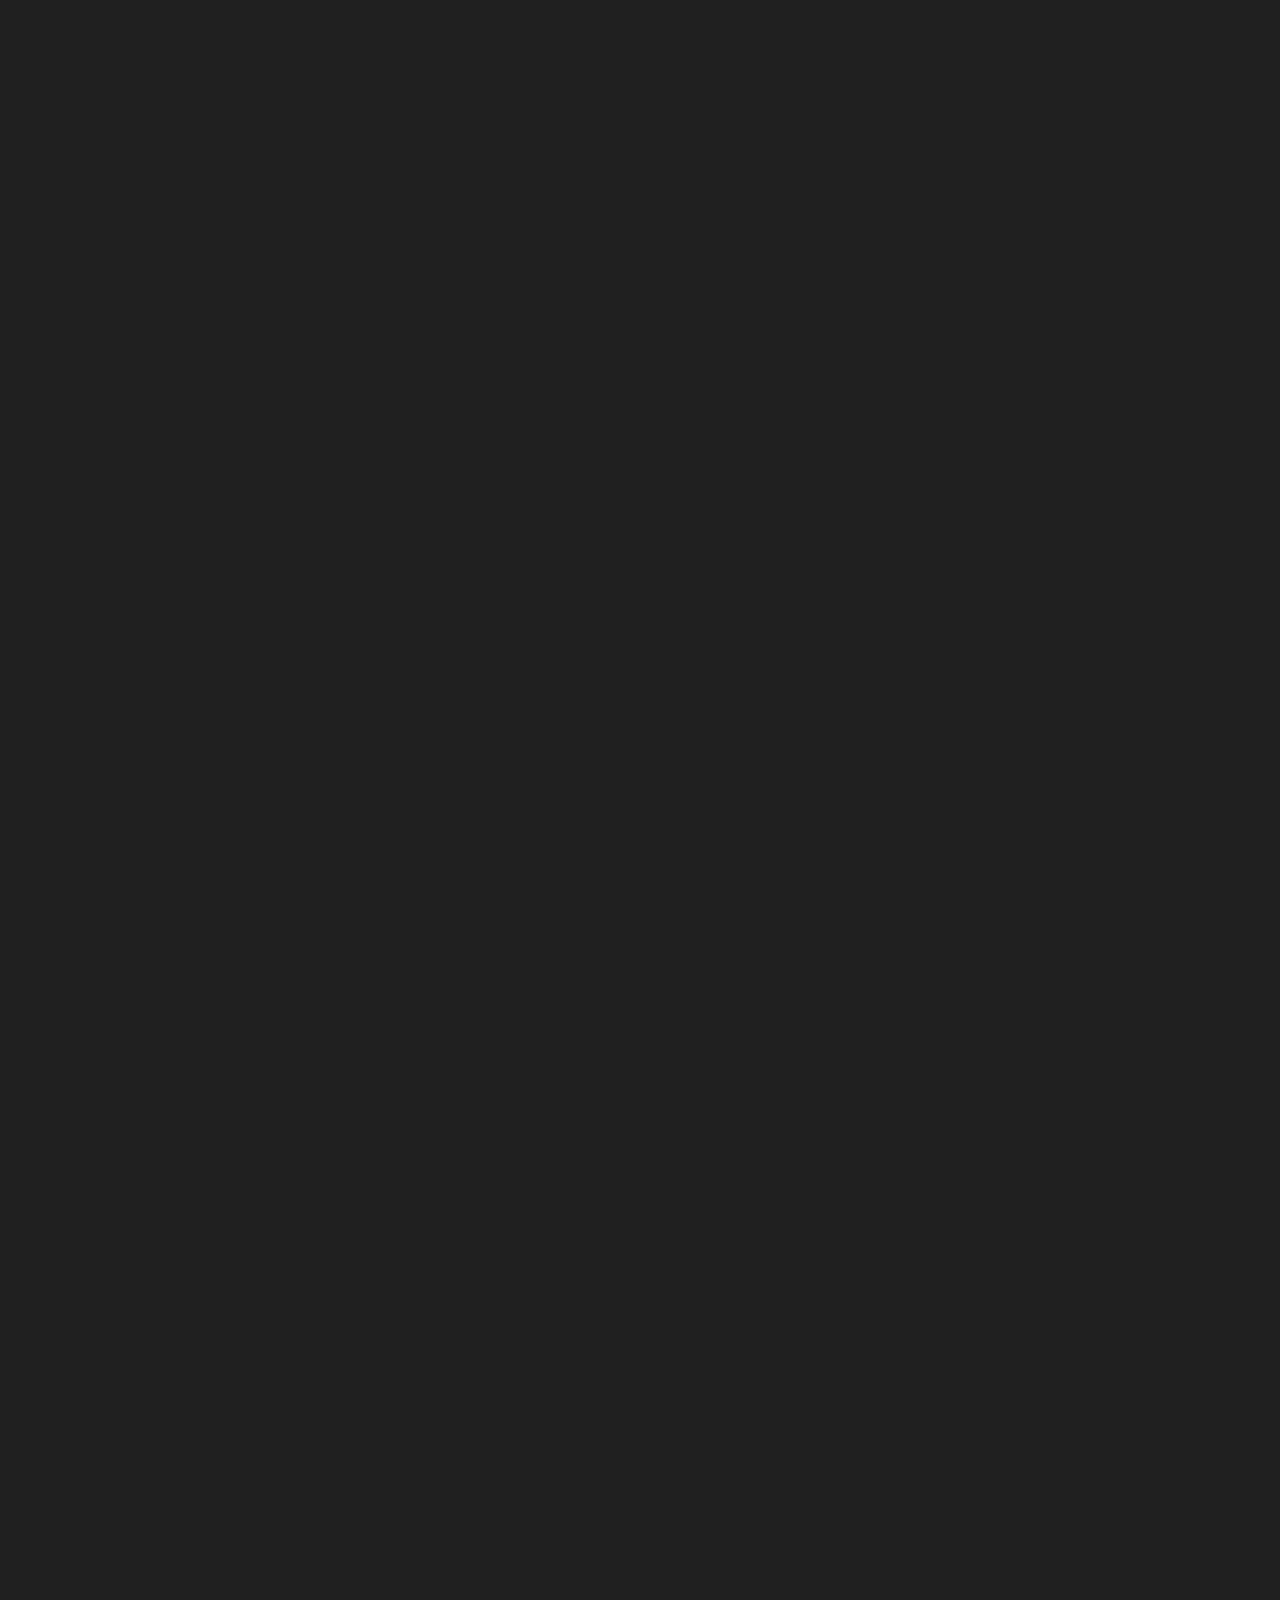
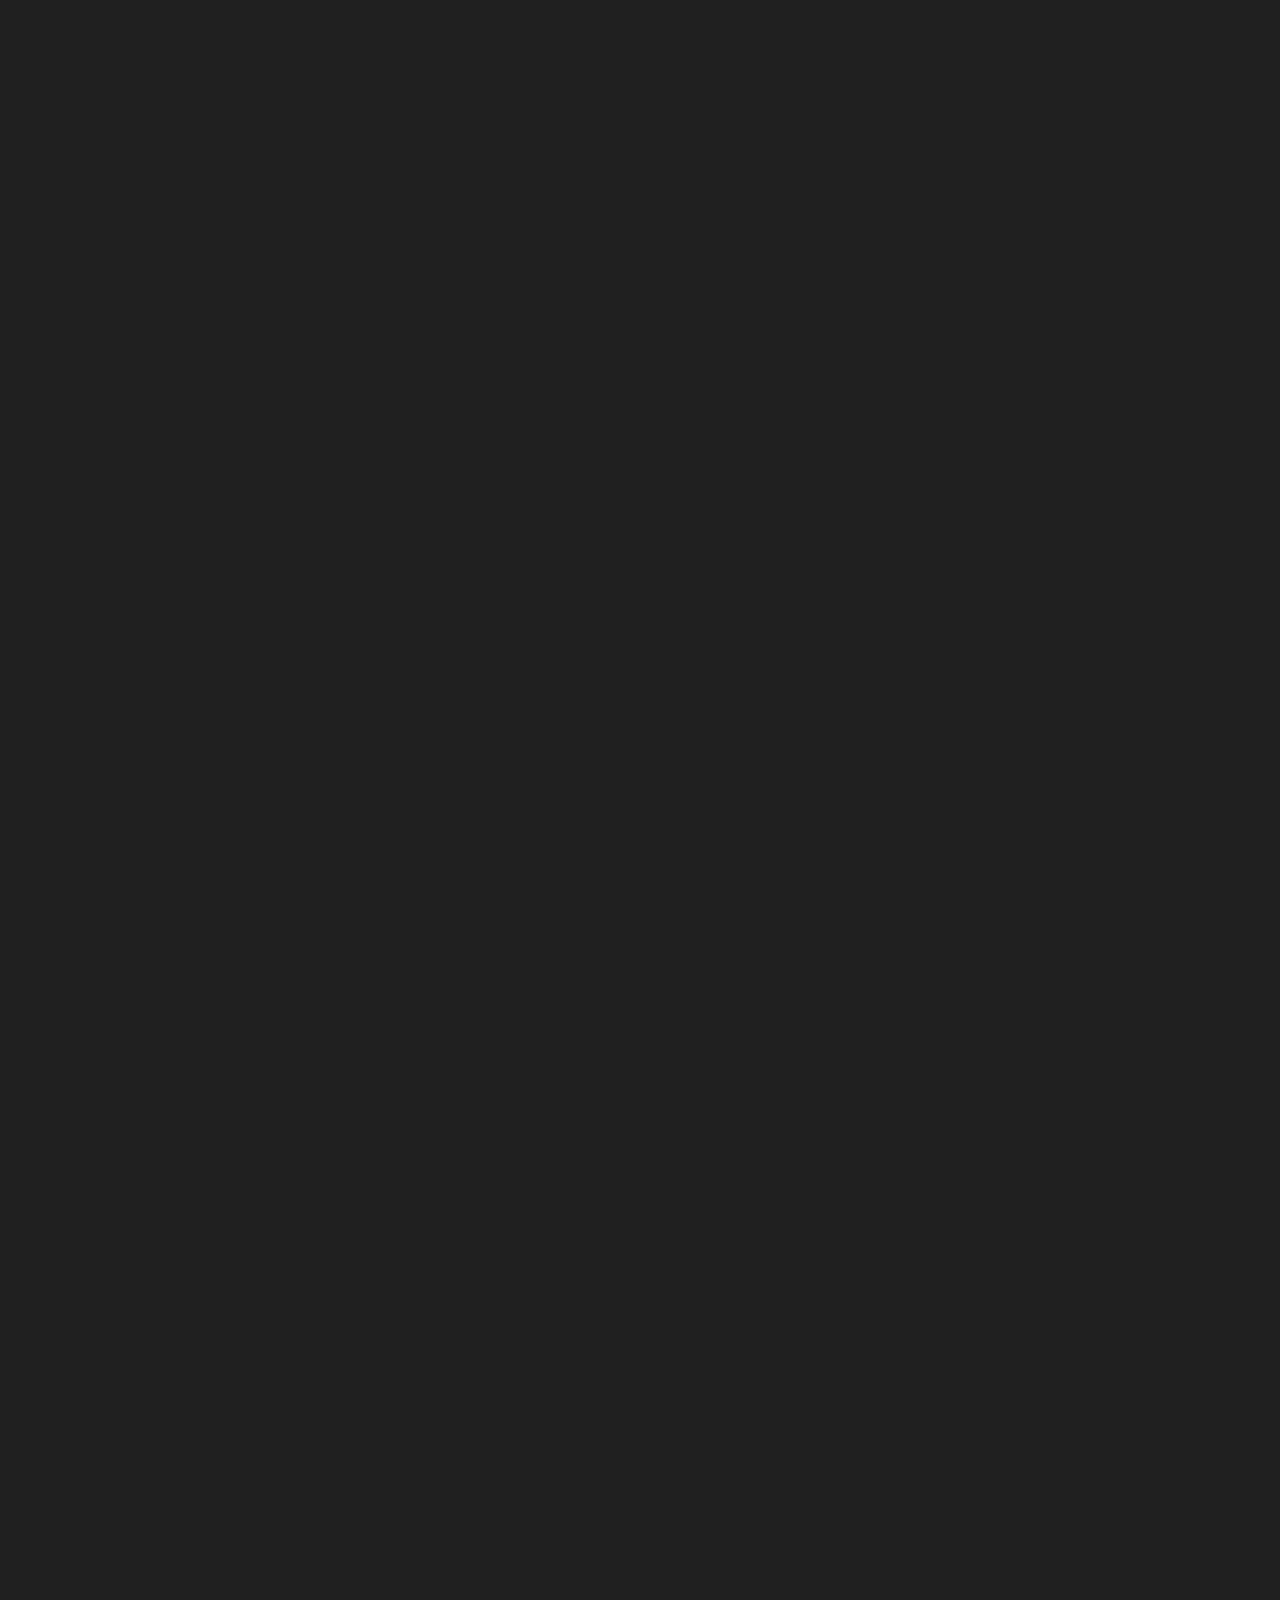
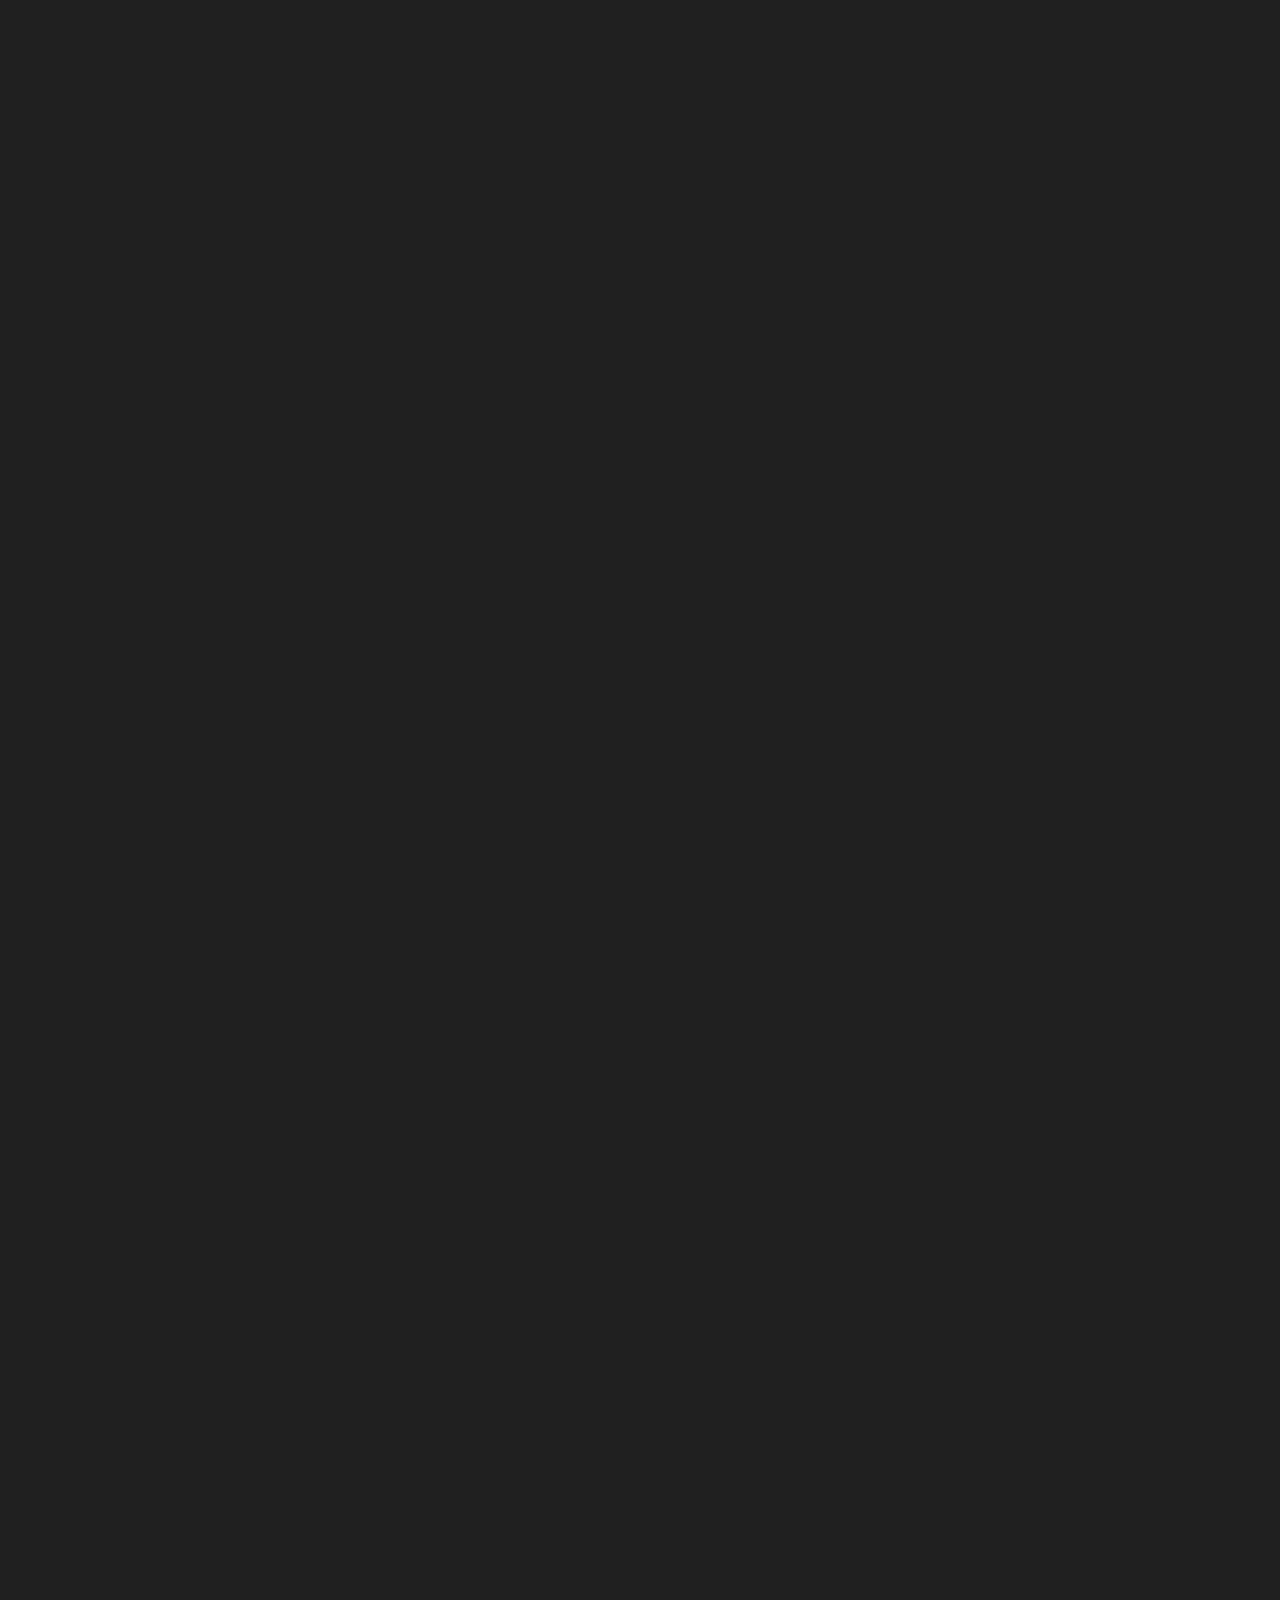
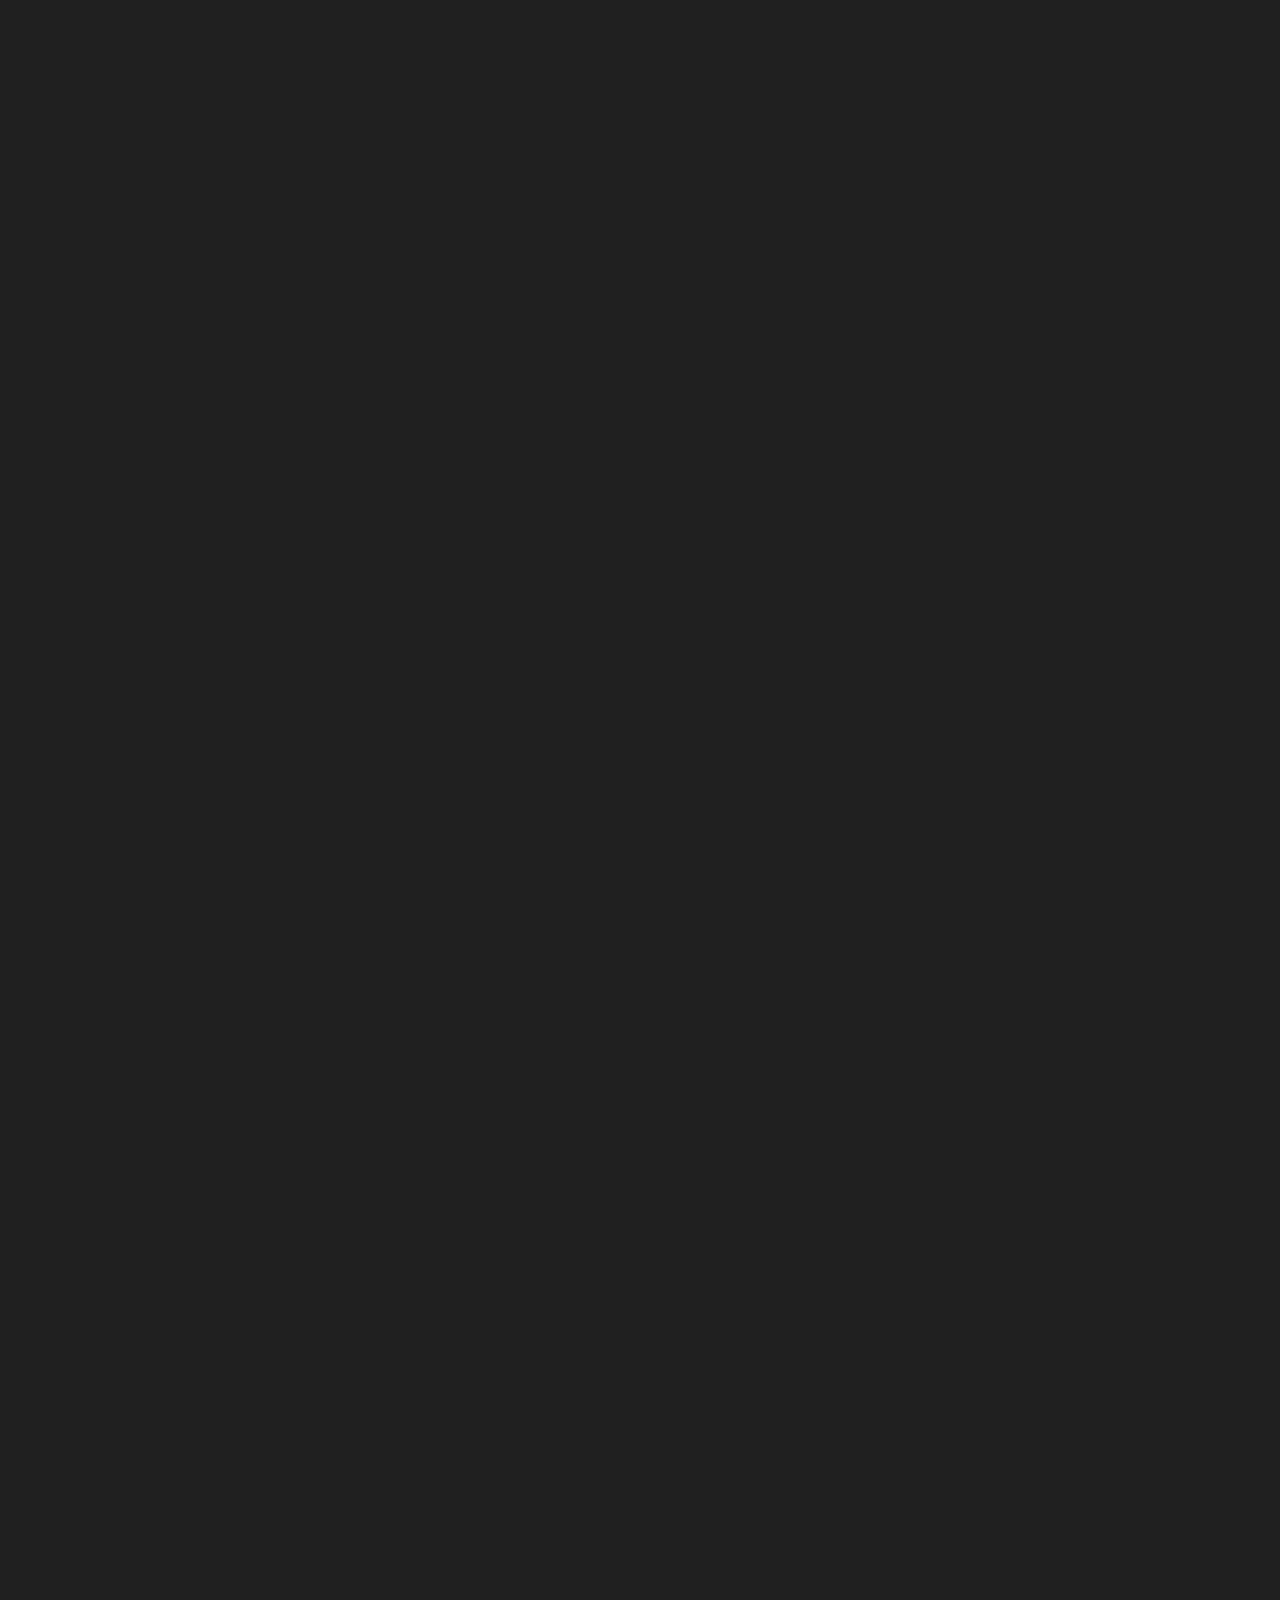
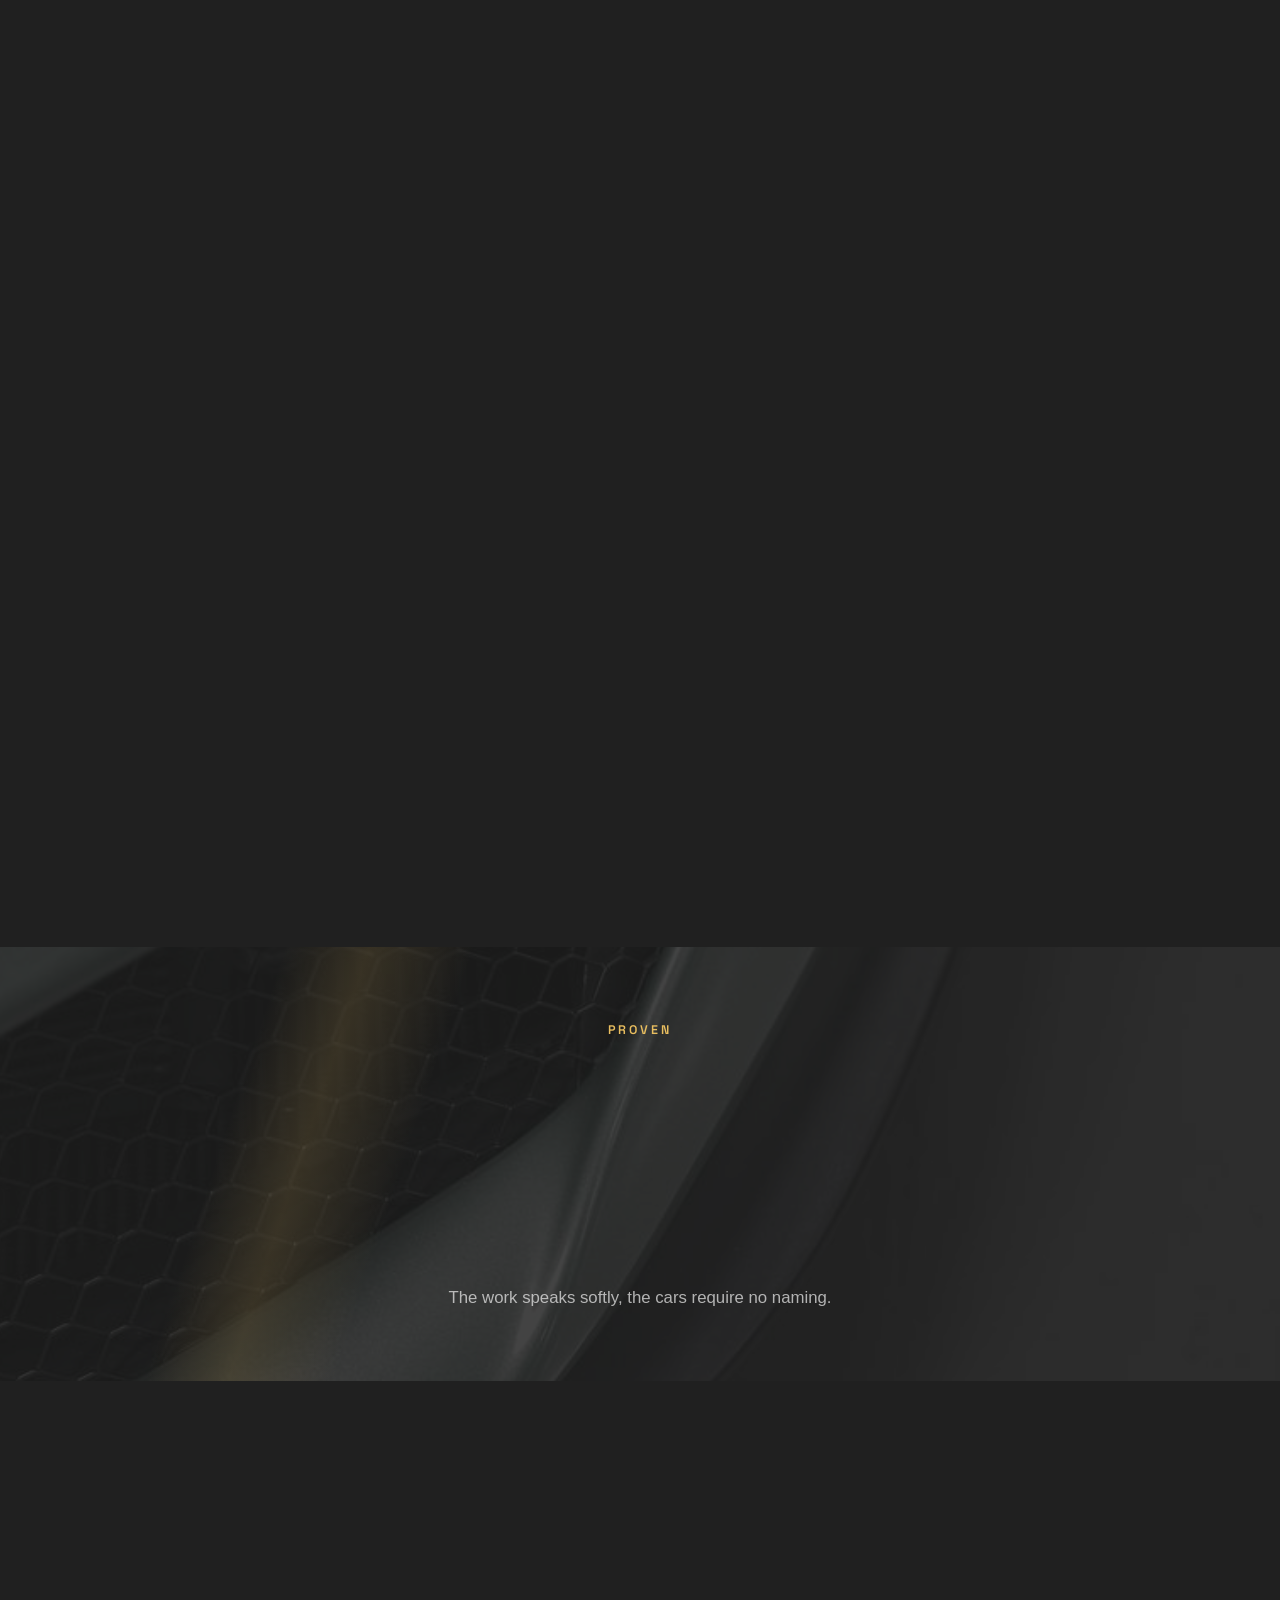
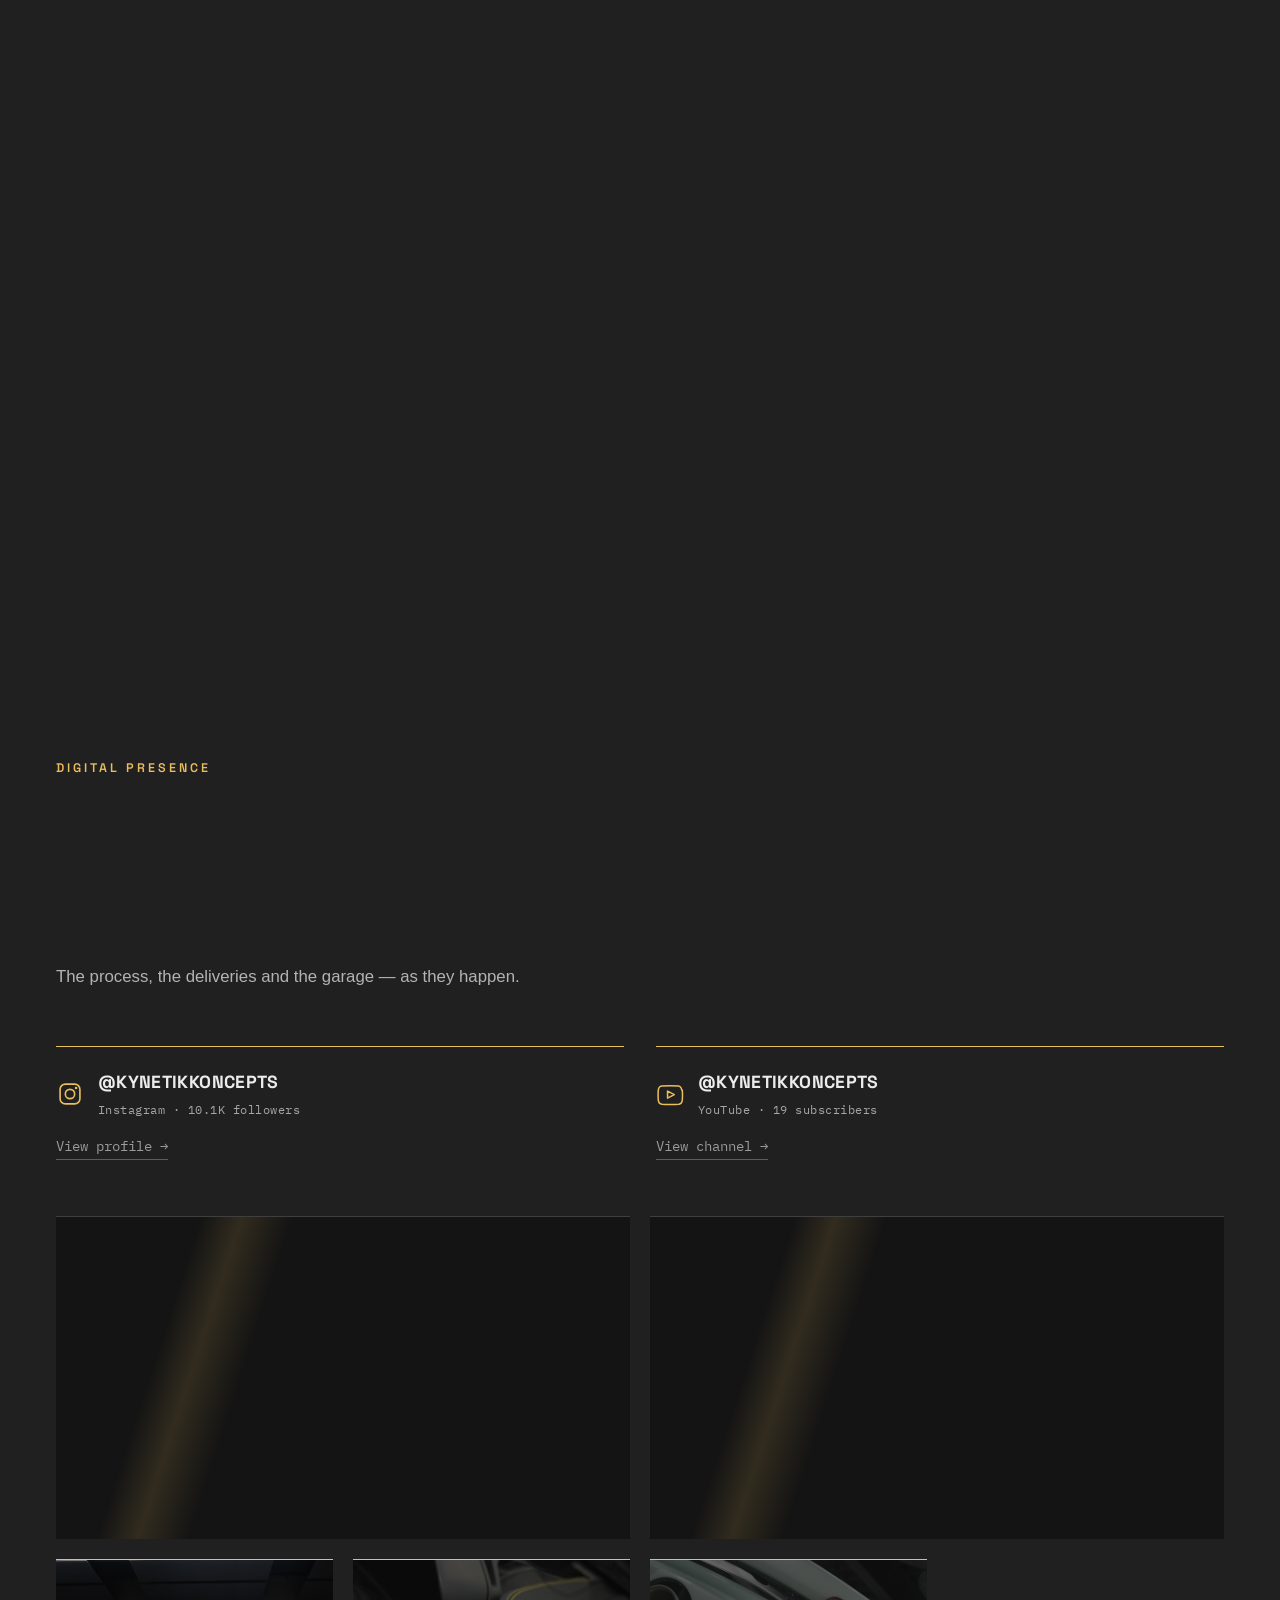
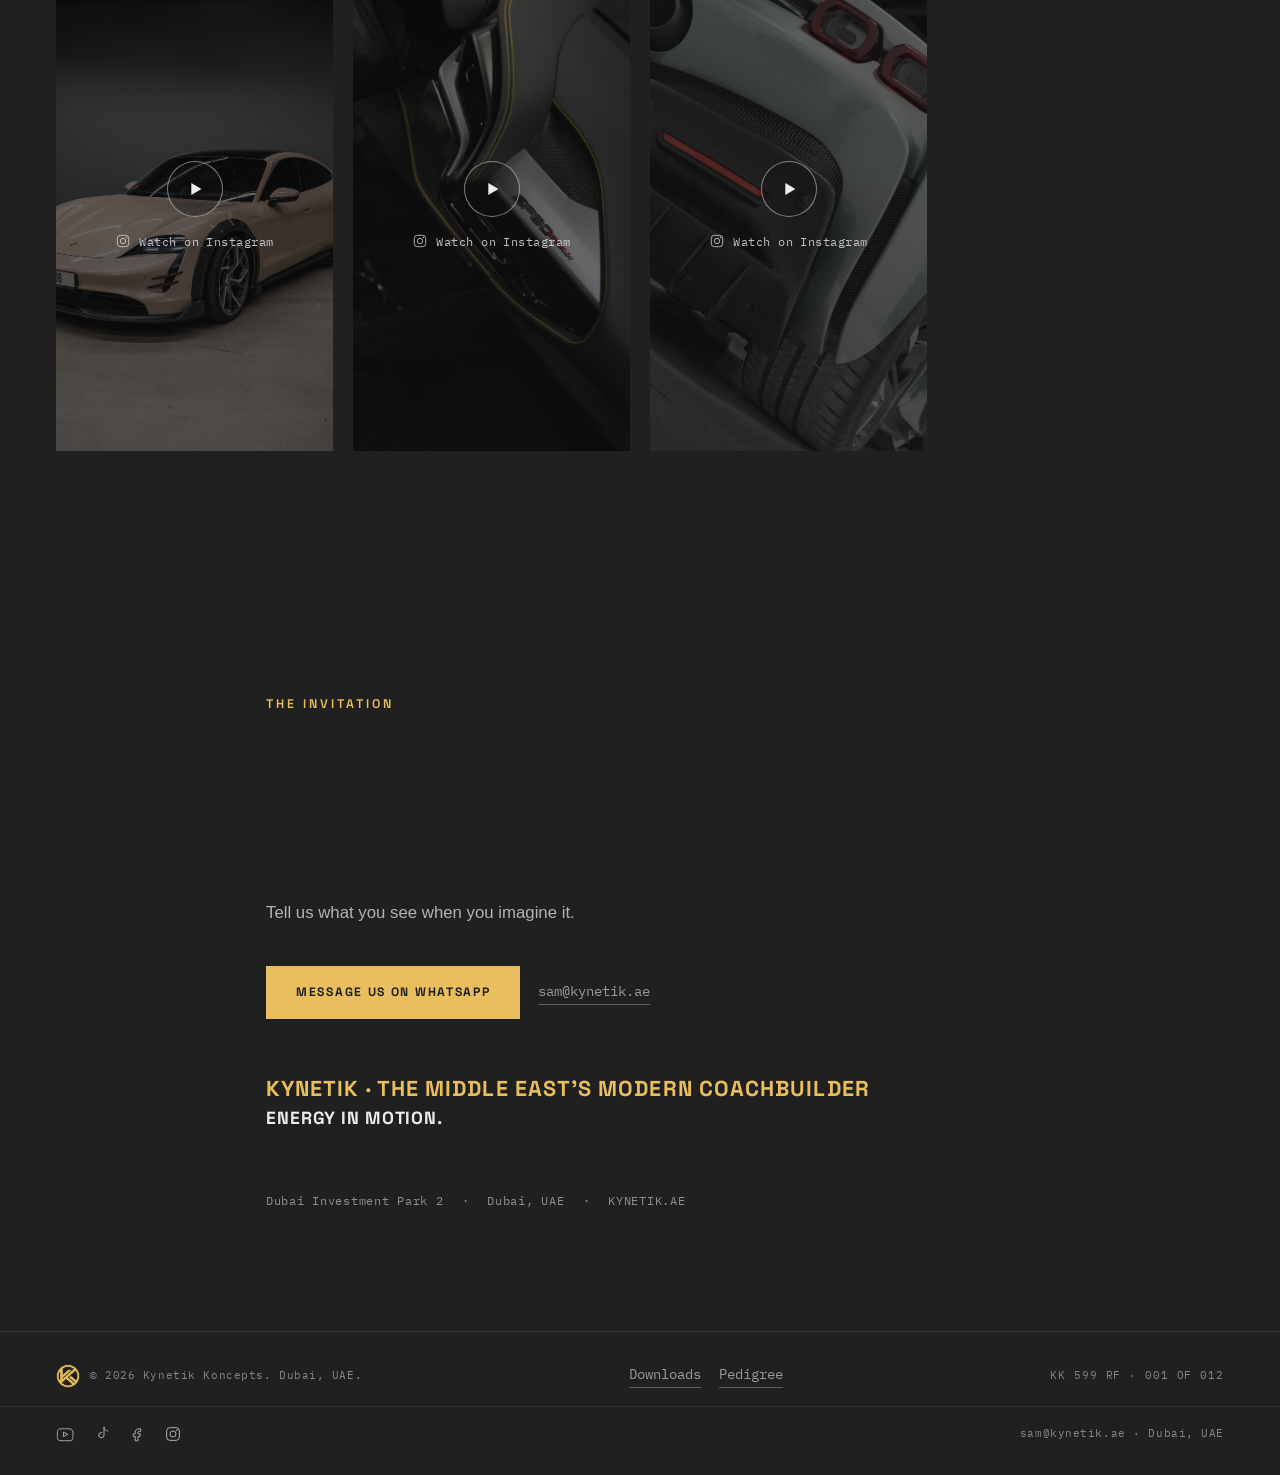
==== commit 366cefd5: "Round 7: Process section, exact values (panel split, type sizes, number roll) Third round on this se" ====
--- a/index.html
+++ b/index.html
@@ -347,6 +347,11 @@
                swapping textContent instantly; " / 09" and "THE PROCESS — "
                stay static siblings. -->
           <p class="stage-content__count mono" id="processCount"><span class="num-roll" id="processCountNum">01</span> / 09</p>
+          <!-- round 7: large standalone numeral near the headline, same
+               big-mono-number-as-visual-element language as .value-tag__num
+               and .return-stat__num, on top of the existing small corner
+               counter (which stays, per "apply this at minimum"). -->
+          <p class="stage-content__bignum mono"><span class="num-roll" id="processBigNum">01</span></p>
           <p class="eyebrow" id="processEyebrow">THE PROCESS — <span class="num-roll" id="processEyebrowNum">01</span></p>
           <h3 class="stage-content__title" id="processTitle">Design &amp; Ideation</h3>
           <p class="stage-content__desc" id="processDesc">Every build begins as a sketch, refined until the shape feels right.</p>
--- a/assets/css/site.css
+++ b/assets/css/site.css
@@ -482,8 +482,14 @@
      image stays dominant (it's still the larger half) without drowning
      out the content column. object-fit:cover on the panel img recrops
      automatically at the new box proportions; verified per-stage. */
-  .stage-visual{ position:relative; width:55%; height:100%; overflow:hidden; background:var(--carbon-grey); }
-  .stage-visual .panel{ position:absolute; inset:0; overflow:hidden; opacity:0; transition:opacity var(--dur-slow) var(--ease-precise); }
+  /* round 7: content becomes the larger side — 55/45 was still image-
+     dominant (image>content). Exact target per the round-7 brief: content
+     55%, image 45%. crossfade duration dropped from var(--dur-slow,900ms)
+     to a literal 550ms so it finishes exactly alongside the number roll
+     (item 3), which also runs at 550ms — scoped to this rule only, the
+     shared --dur-slow token elsewhere on the site is untouched. */
+  .stage-visual{ position:relative; width:45%; height:100%; overflow:hidden; background:var(--carbon-grey); }
+  .stage-visual .panel{ position:absolute; inset:0; overflow:hidden; opacity:0; transition:opacity 550ms var(--ease-precise); }
   @media (prefers-reduced-motion: reduce){ .stage-visual .panel{ transition:none; } }
   .stage-visual .panel.is-active{ opacity:1; }
   /* round 4: full-bleed photo per stage, replacing the centred vector icon —
@@ -506,30 +512,44 @@
   .stage-visual .stage-tag{ position:absolute; bottom:28px; left:28px; z-index:3; font-size:0.68rem; letter-spacing:0.12em; color:rgba(236,236,236,0.5); }
 
   /* right: content + rail */
-  .stage-content{ width:45%; height:100%; display:flex; flex-direction:column; justify-content:center; padding:0 56px; position:relative; }
-  /* round 6: eyebrow/headline/desc were sized for the old 36%-wide content
-     column and read small once it grew to 45% — bumped so the headline
-     in particular carries real weight against the image instead of
-     competing with it and losing. */
-  .stage-content__count{ position:absolute; left:56px; top:40px; font-size:0.85rem; letter-spacing:0.1em; color:rgba(236,236,236,0.5); }
-  .stage-content .eyebrow{ margin-bottom:16px; font-size:0.92rem; }
+  .stage-content{ width:55%; height:100%; display:flex; flex-direction:column; justify-content:center; padding:0 56px; position:relative; }
+  /* round 7: exact px minimums per the brief, not relative bumps —
+     eyebrow >=14px, headline >=64px (clamp floor, so it never drops below
+     regardless of viewport), desc >=19px/1.6 line-height, counter >=15px
+     with more visual weight (bumped weight/letter-spacing/opacity, not
+     just size). */
+  .stage-content__count{
+    position:absolute; left:56px; top:40px; font-size:15px; font-weight:600;
+    letter-spacing:0.14em; color:rgba(236,236,236,0.65);
+  }
+  .stage-content .eyebrow{ margin-bottom:16px; font-size:14px; }
   .stage-content__title{
     font-family:var(--font-display); font-weight:700; text-transform:uppercase; letter-spacing:0.03em;
-    font-size:clamp(2.3rem,4.2vw,3.6rem); line-height:1.03; margin-bottom:22px;
-  }
-  .stage-content__desc{ font-size:1.15rem; line-height:1.65; color:rgba(236,236,236,0.72); max-width:36ch; }
-
-  /* ---------- process stage number: odometer roll (round 6) ----------
-     Was an instant textContent swap on every crossfade. Now a genuine
-     roll: renderProcess() builds a two-line track (old digit on top,
-     new digit below) inside a 1-line-tall clipped window, then
-     transforms it up by half so the new digit slides into view while
-     the old one slides out — timed to var(--dur-slow), the same
-     duration the panel crossfade itself runs on, so the two read as one
-     synchronized transition rather than a number that happens to update
-     near a photo that happens to change. */
+    font-size:clamp(64px, 5vw, 72px); line-height:1.03; margin-bottom:22px;
+  }
+  .stage-content__desc{ font-size:19px; line-height:1.65; color:rgba(236,236,236,0.72); max-width:36ch; }
+  /* round 7 (optional per brief, implemented since 55% now gives room): a
+     large de-emphasised numeral near the headline, same visual language
+     as .value-tag__num / .return-stat__num (big mono digit, low-opacity),
+     giving the stage number real presence beyond the small corner count.
+     Gets the same roll treatment as the corner counter/eyebrow number. */
+  .stage-content__bignum{
+    font-family:var(--font-mono); font-size:clamp(3rem, 6vw, 5rem); line-height:1;
+    color:rgba(236,236,236,0.18); margin-bottom:12px;
+  }
+
+  /* ---------- process stage number: odometer roll (round 7) ----------
+     renderProcess() builds a two-line track (old digit on top, new digit
+     below) inside a 1-line-tall clipped window, then transforms it up by
+     half so the new digit slides into view while the old one slides out.
+     550ms + --ease-precise (a cubic-bezier, not linear) per the round-7
+     brief's "roughly 500 to 600ms, eased" — and matches the panel
+     crossfade's own transition (also hardcoded to 550ms, see
+     .stage-visual .panel above) exactly, so both complete together
+     rather than merely overlapping. JS's rollNumber() setTimeout cleanup
+     must stay at 550 to match. */
   .num-roll{ display:inline-block; overflow:hidden; height:1em; line-height:1; vertical-align:top; }
-  .num-roll__track{ display:flex; flex-direction:column; transition:transform var(--dur-slow) var(--ease-precise); }
+  .num-roll__track{ display:flex; flex-direction:column; transition:transform 550ms var(--ease-precise); }
   .num-roll__digit{ display:block; height:1em; line-height:1; }
   @media (prefers-reduced-motion: reduce){ .num-roll__track{ transition:none; } }
 
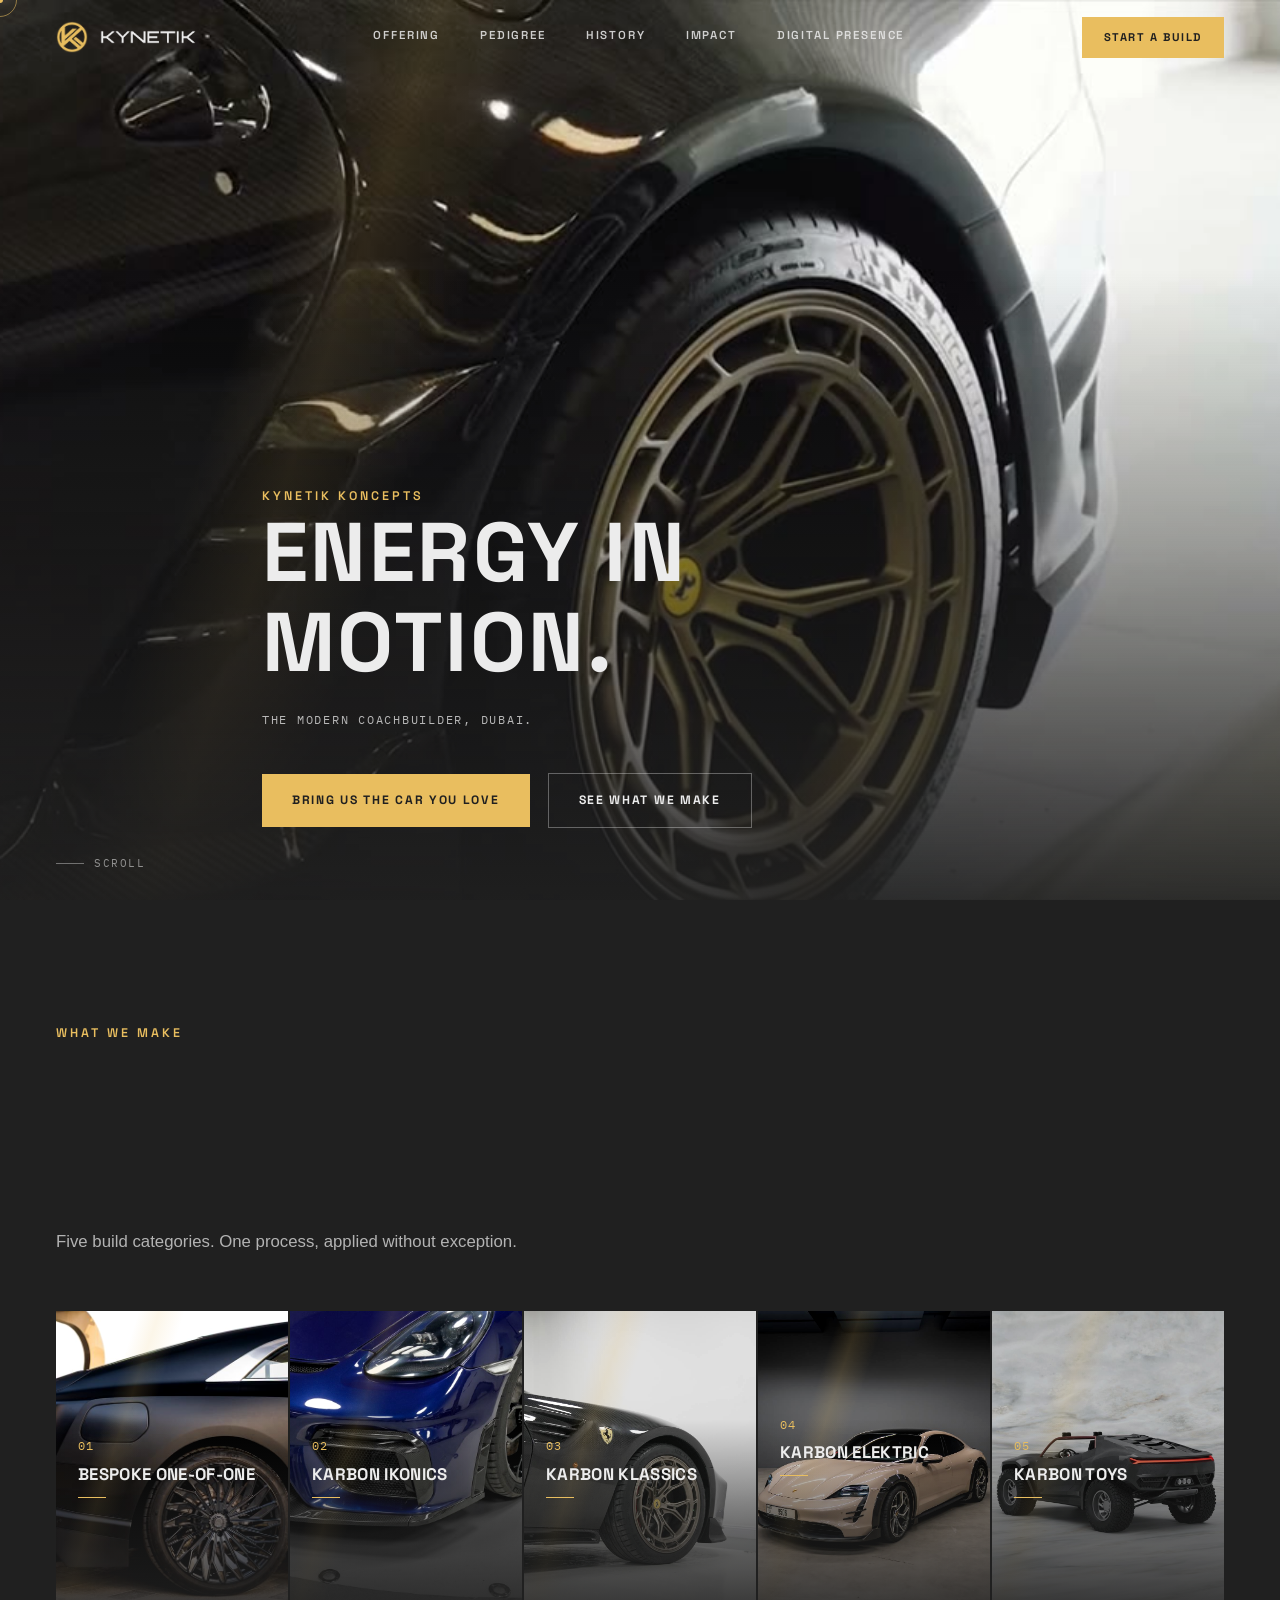
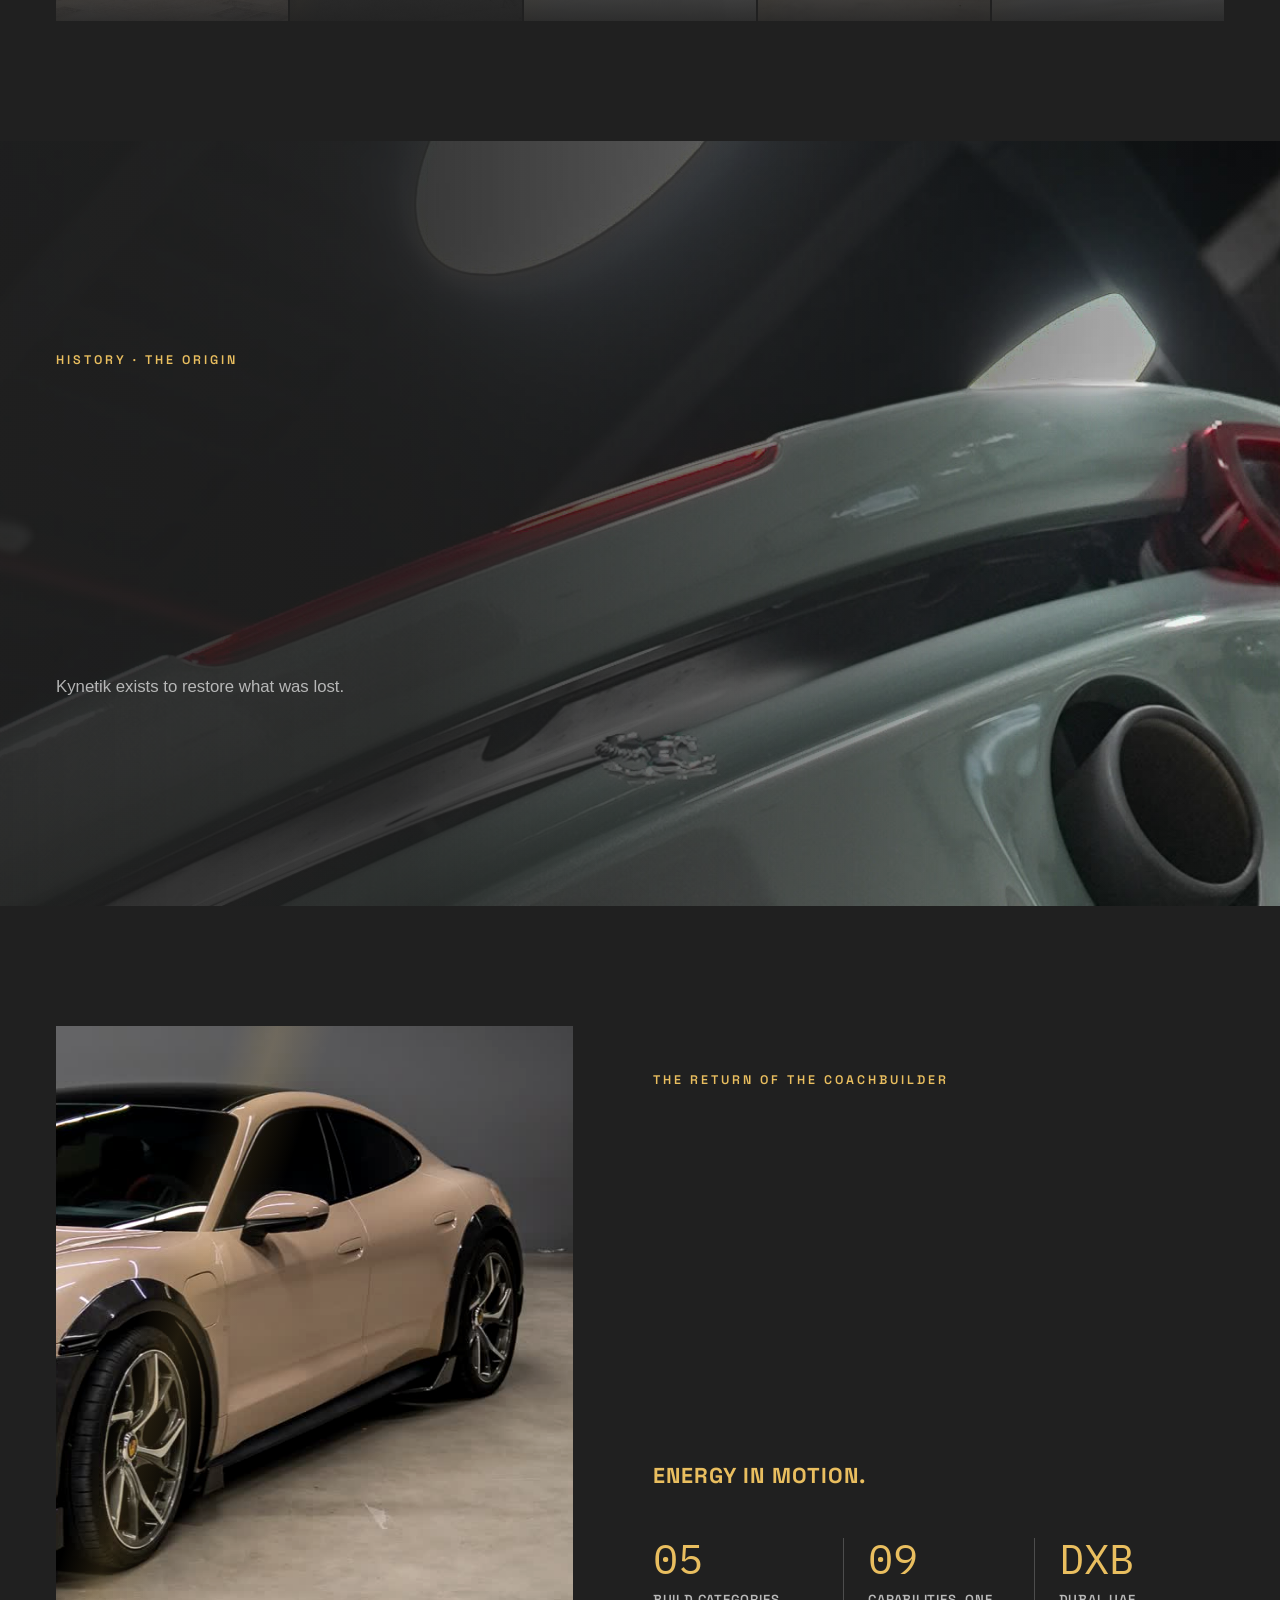
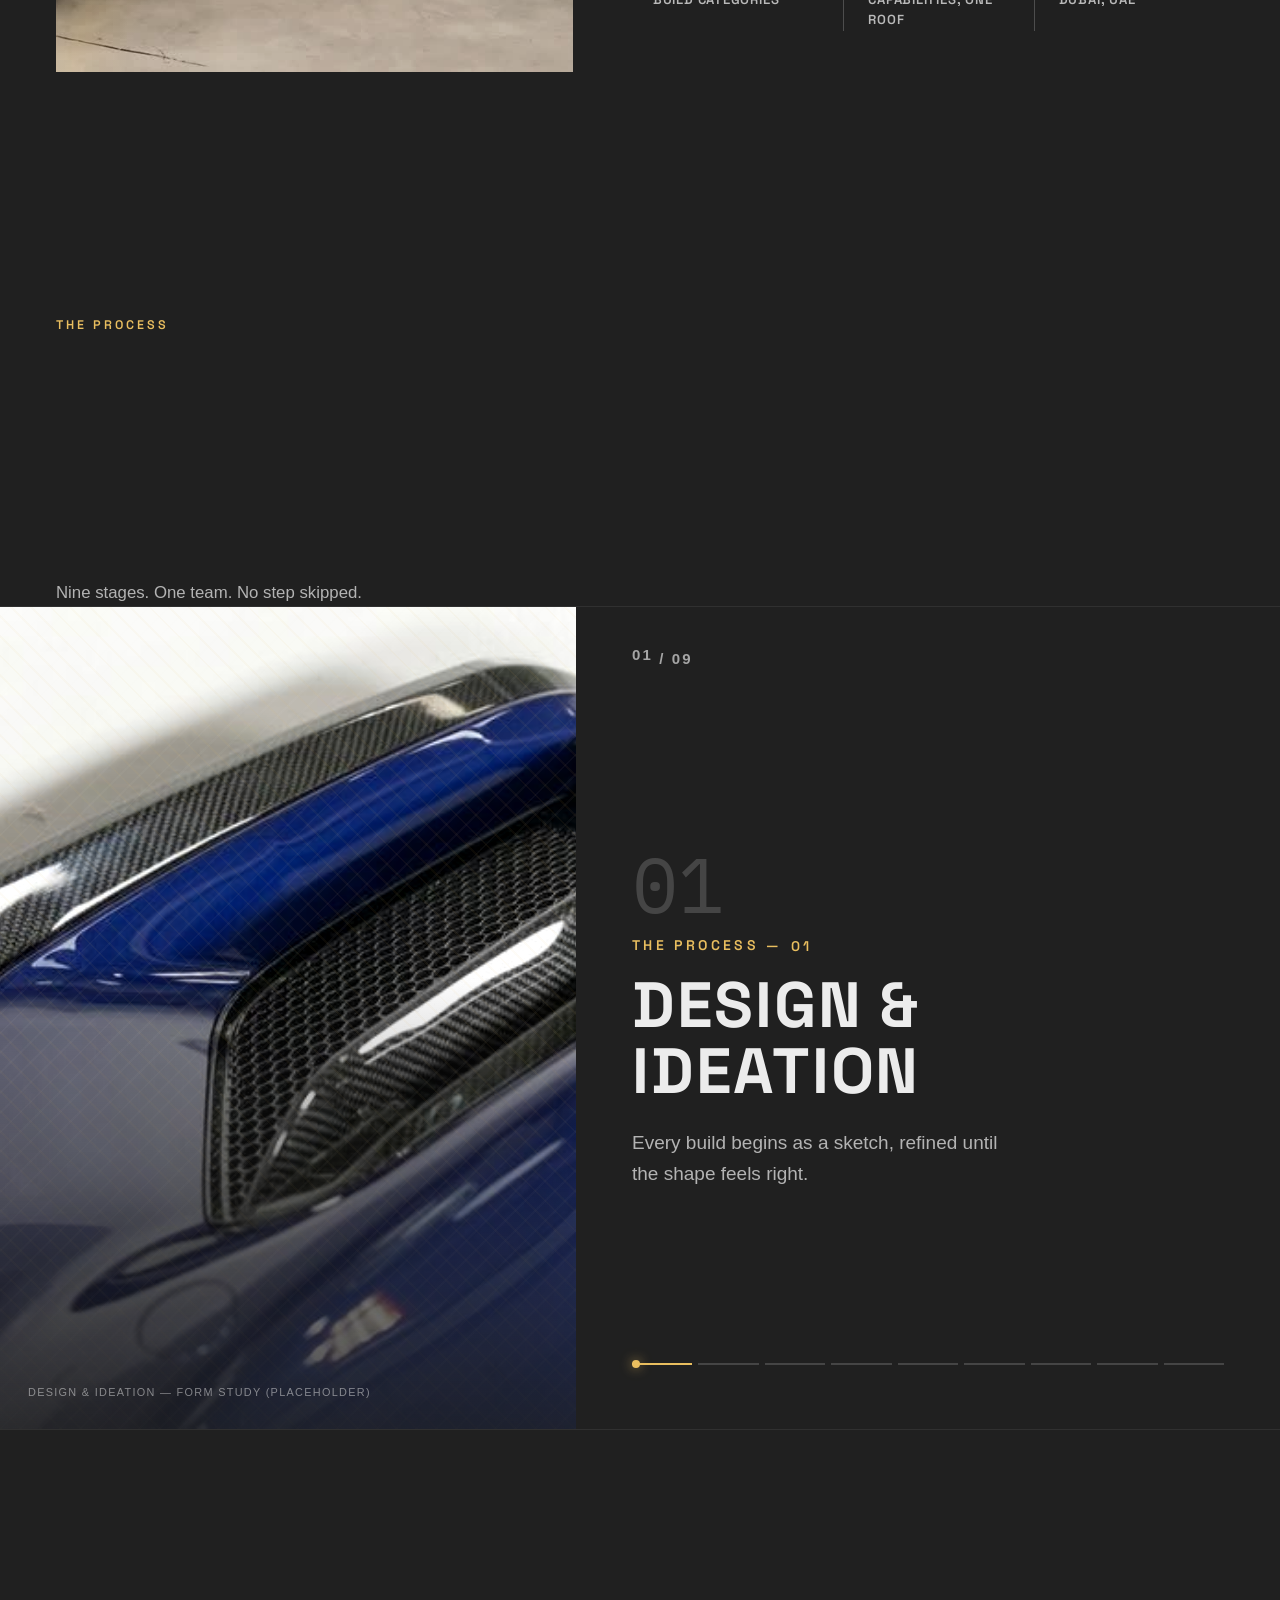
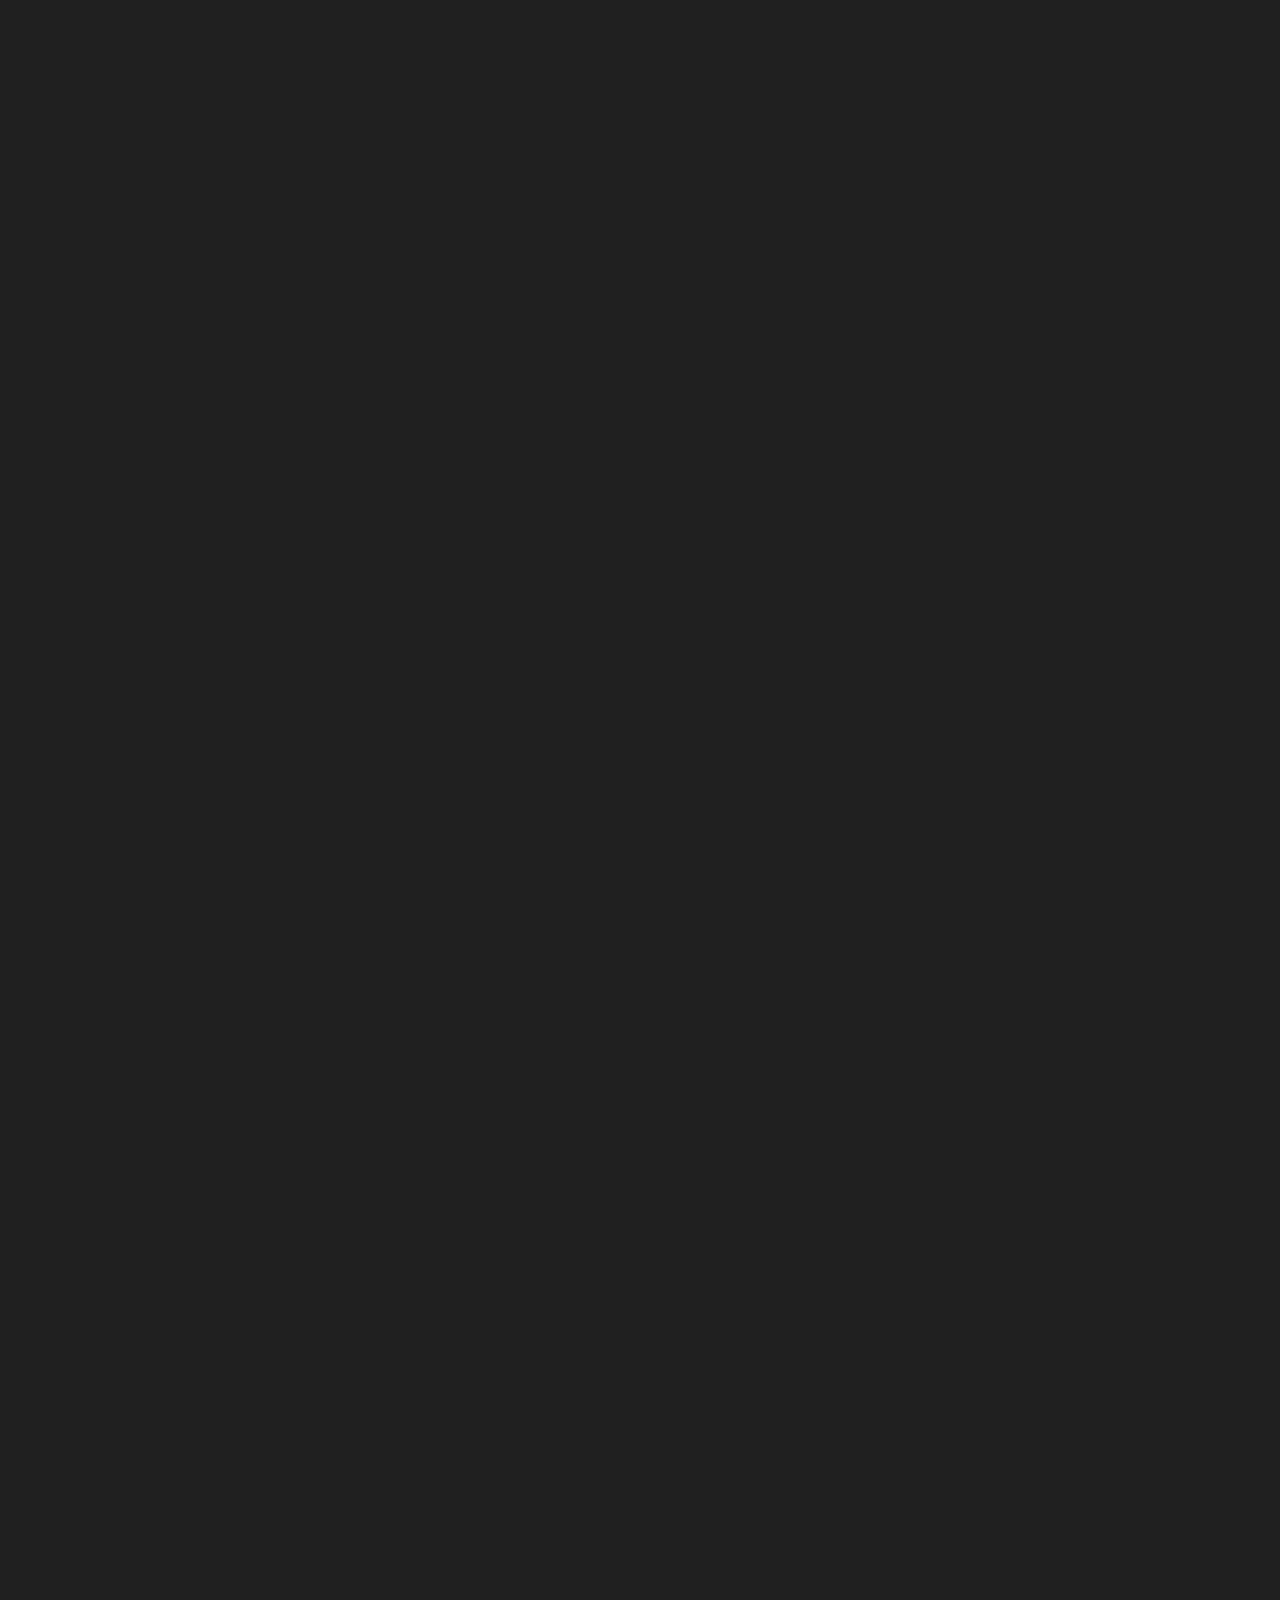
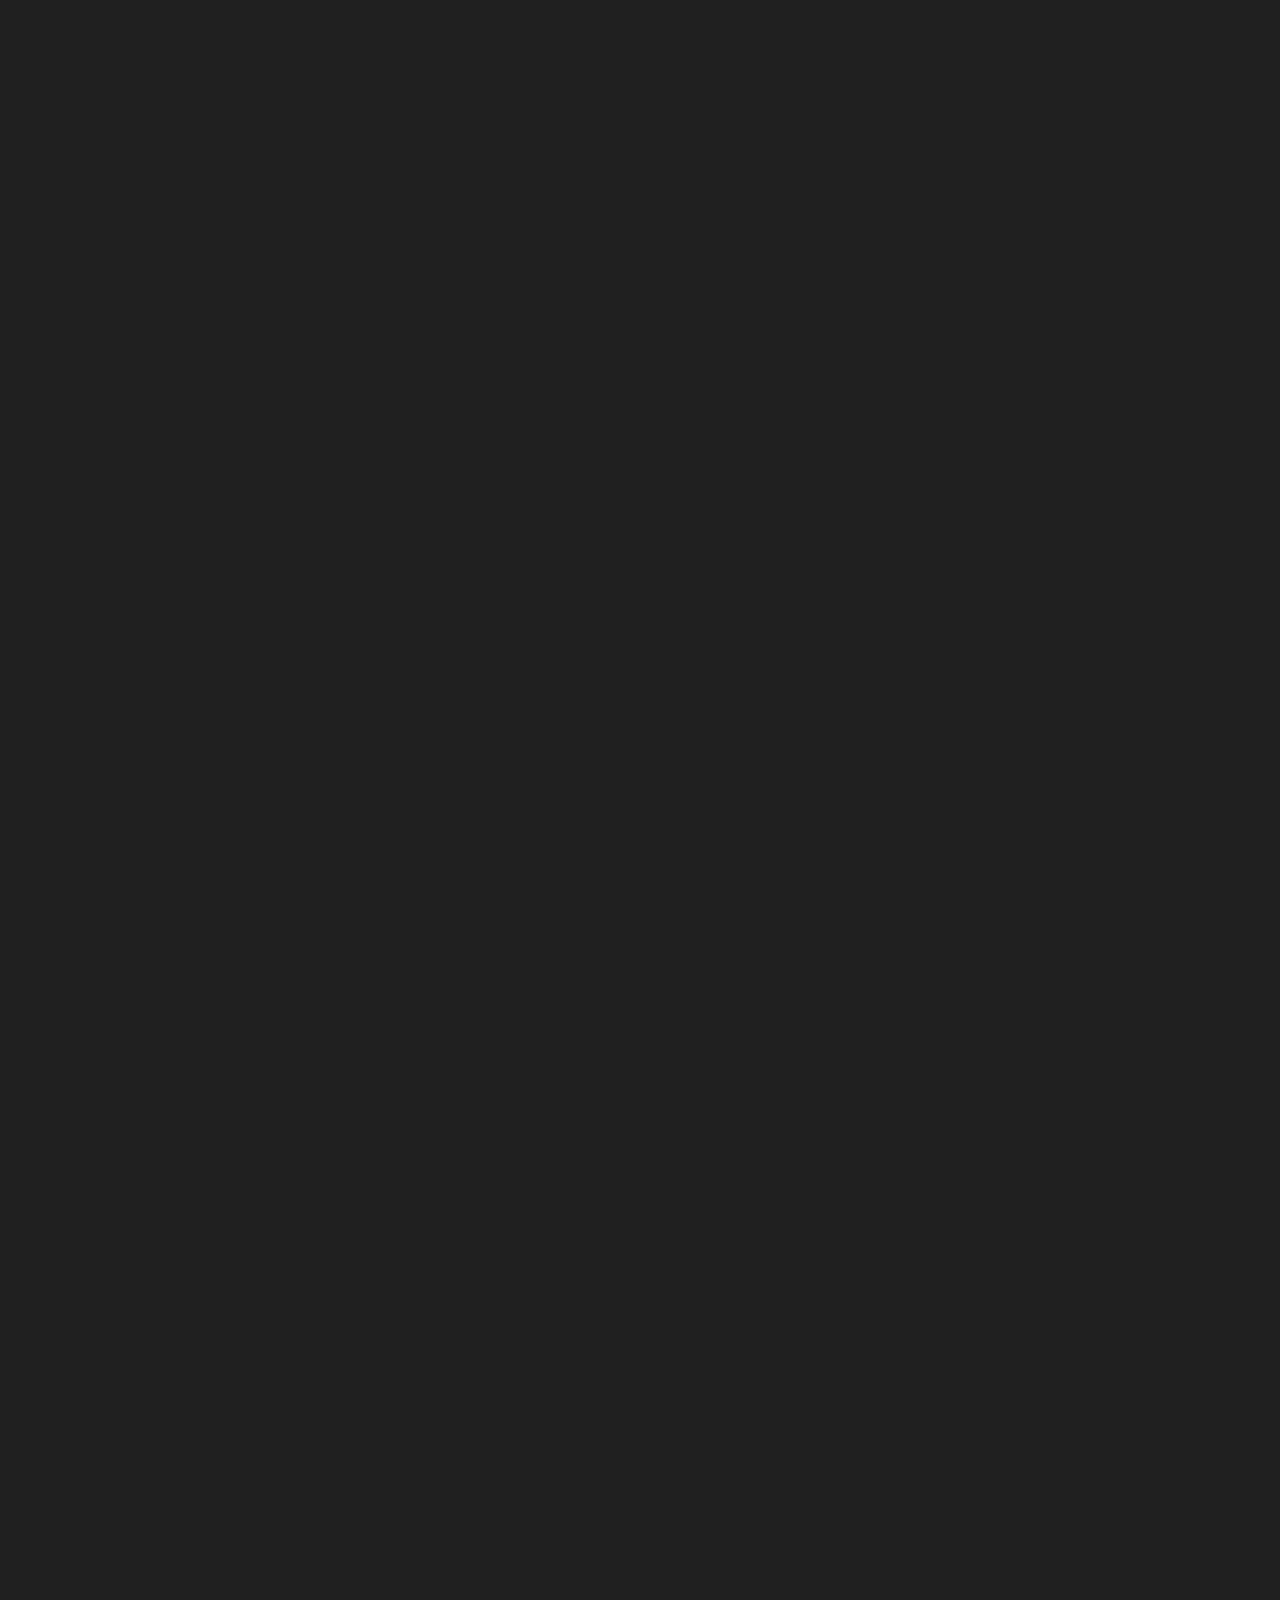
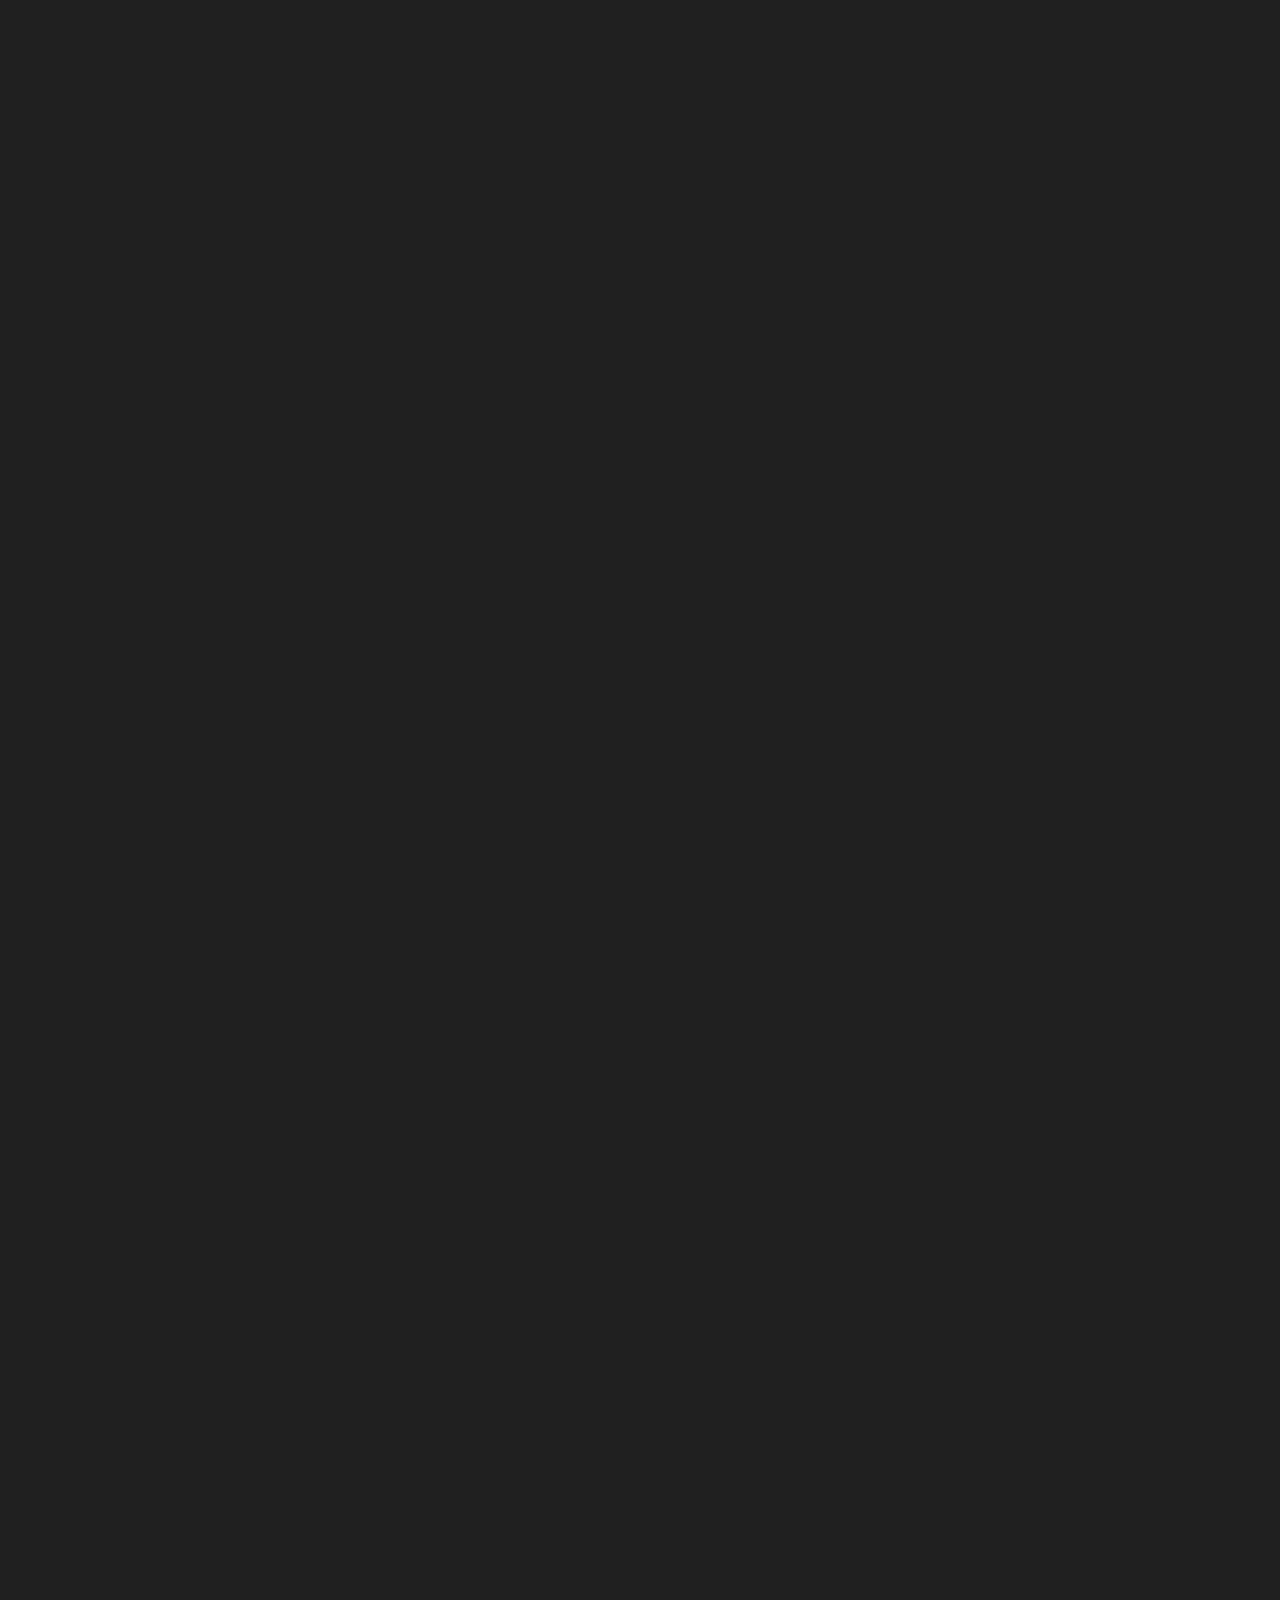
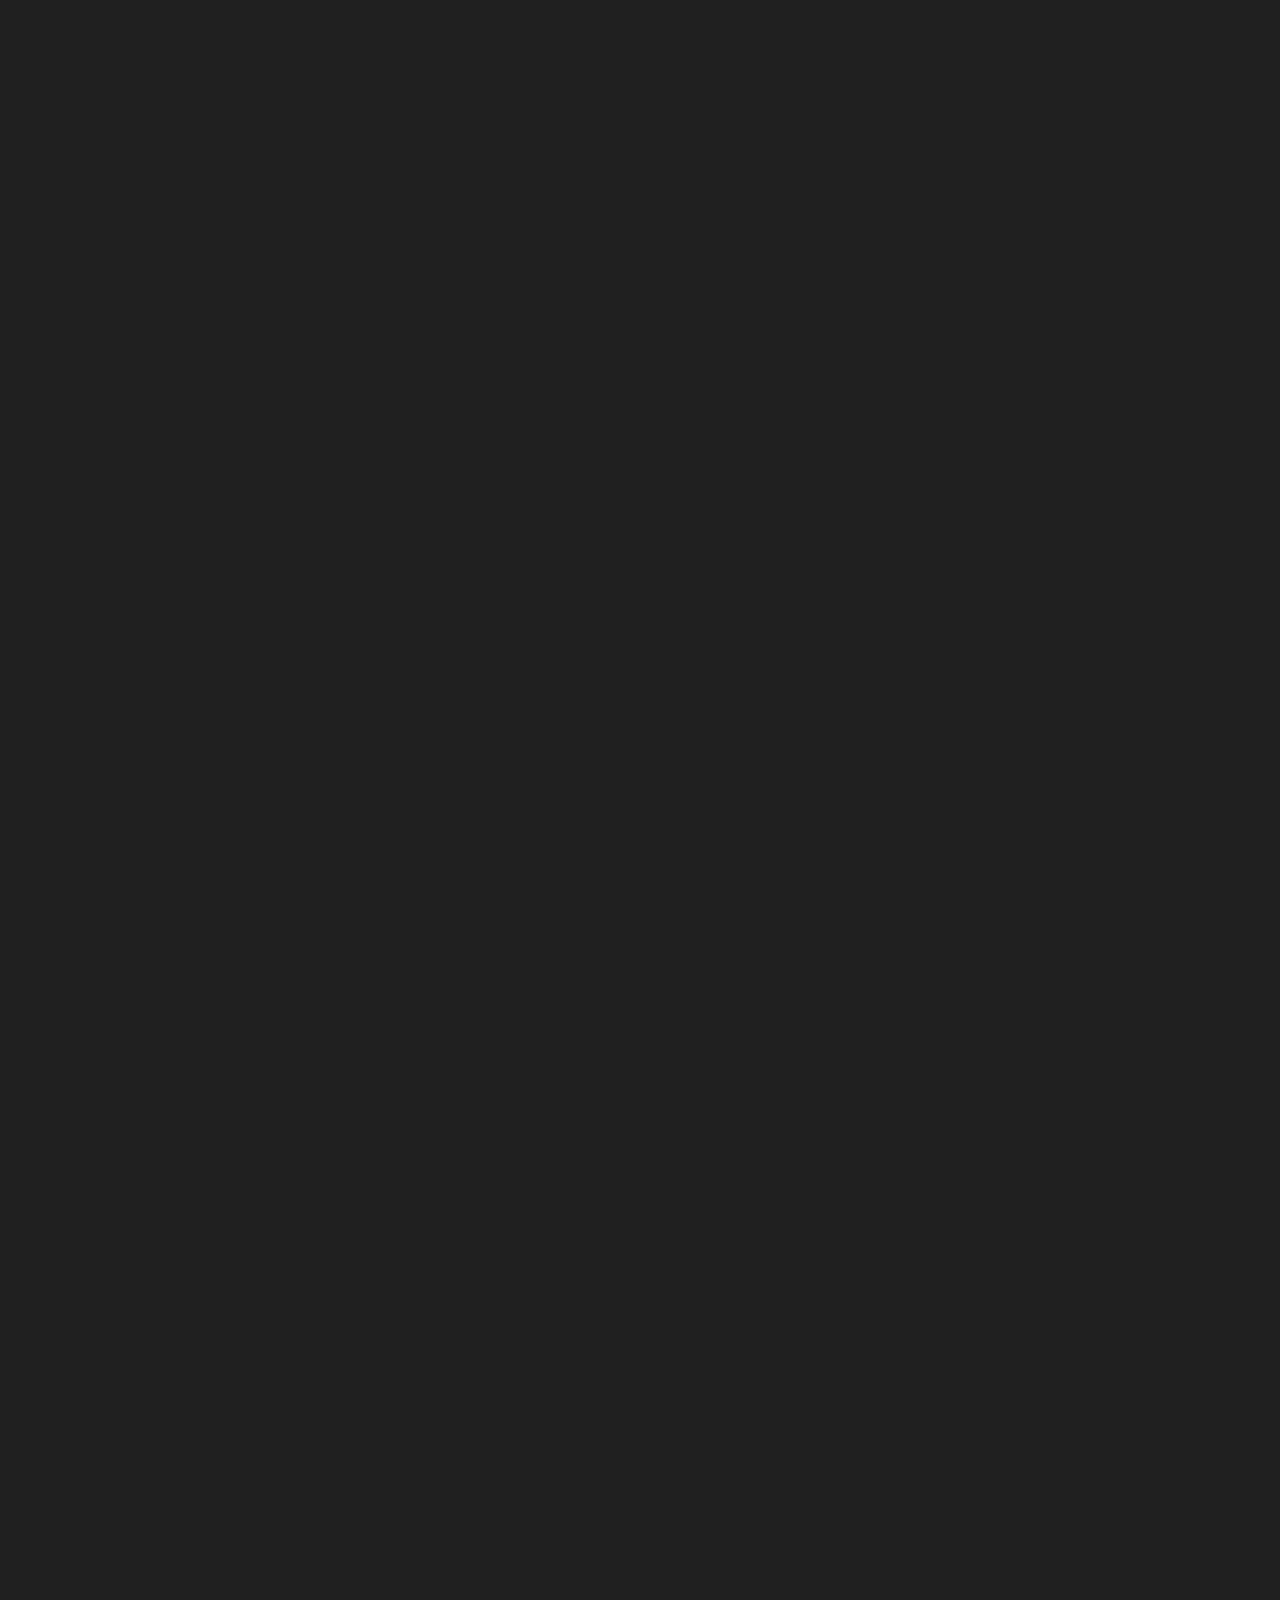
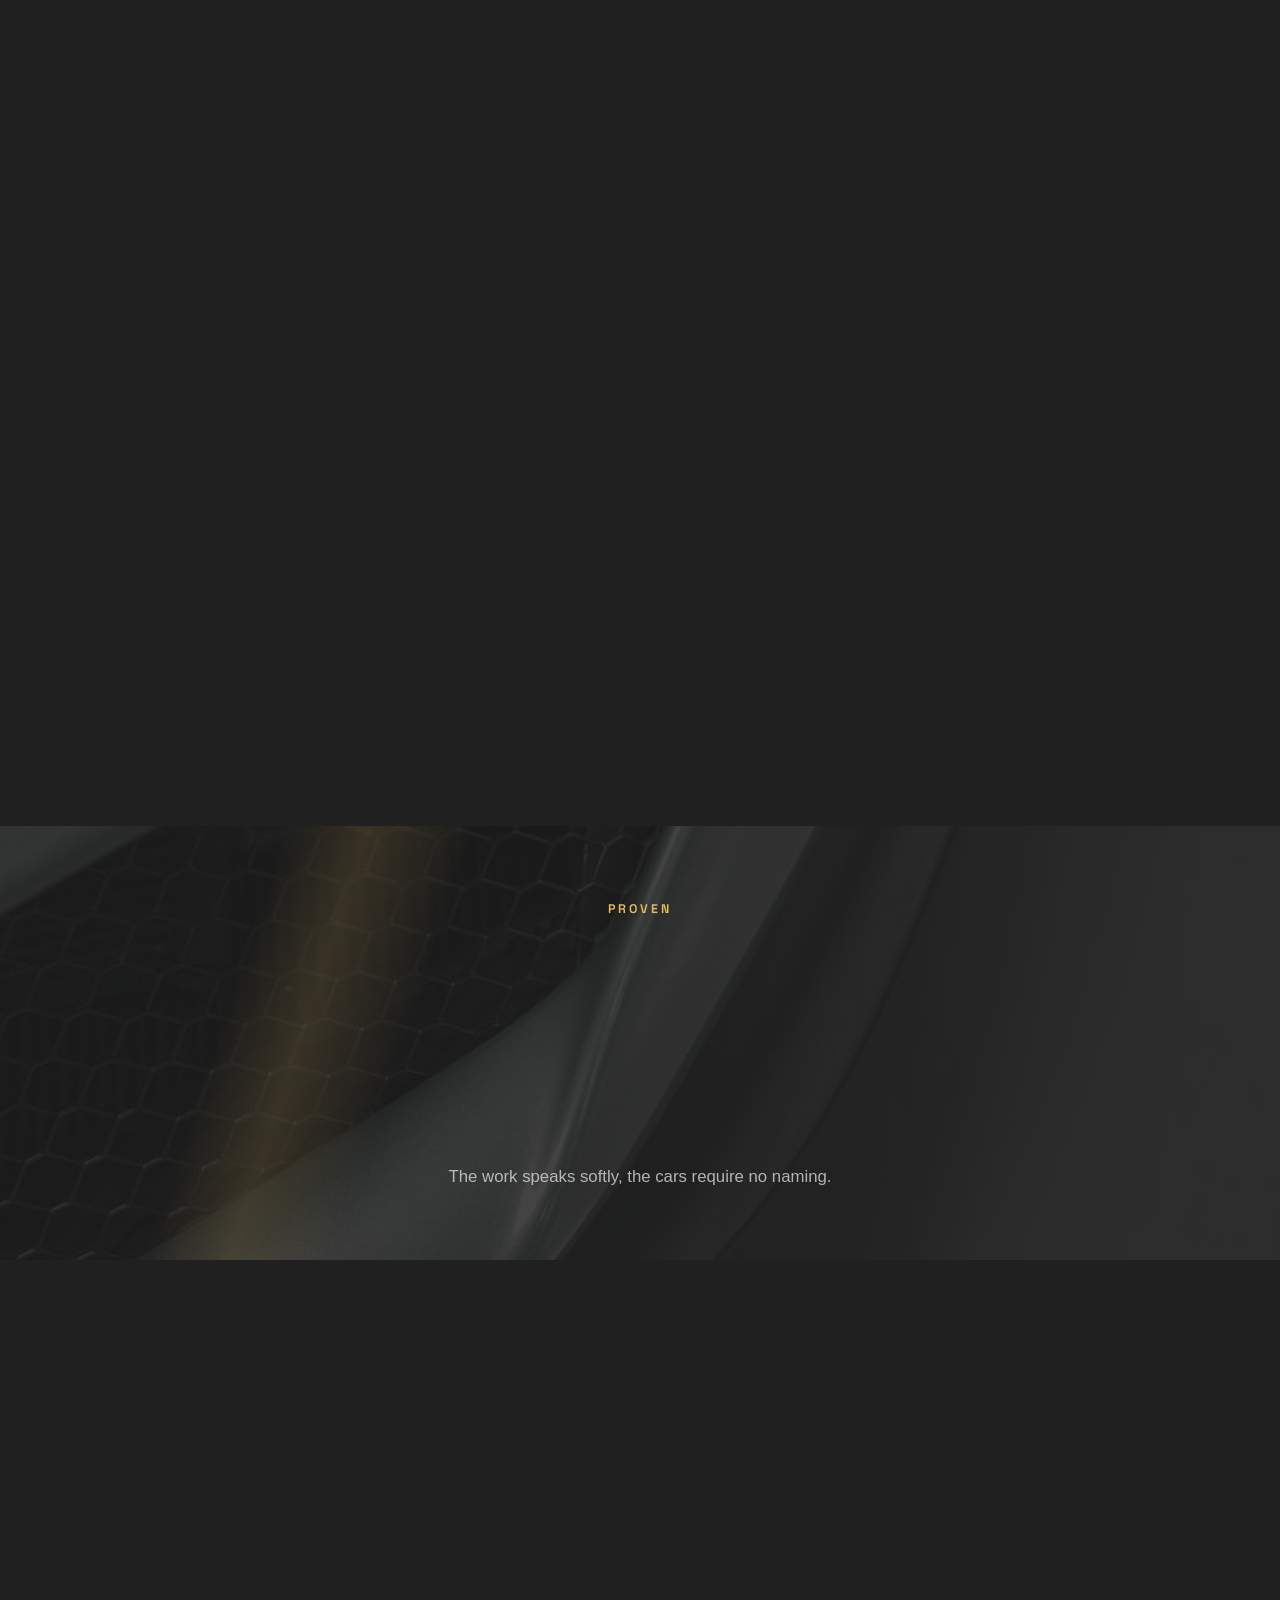
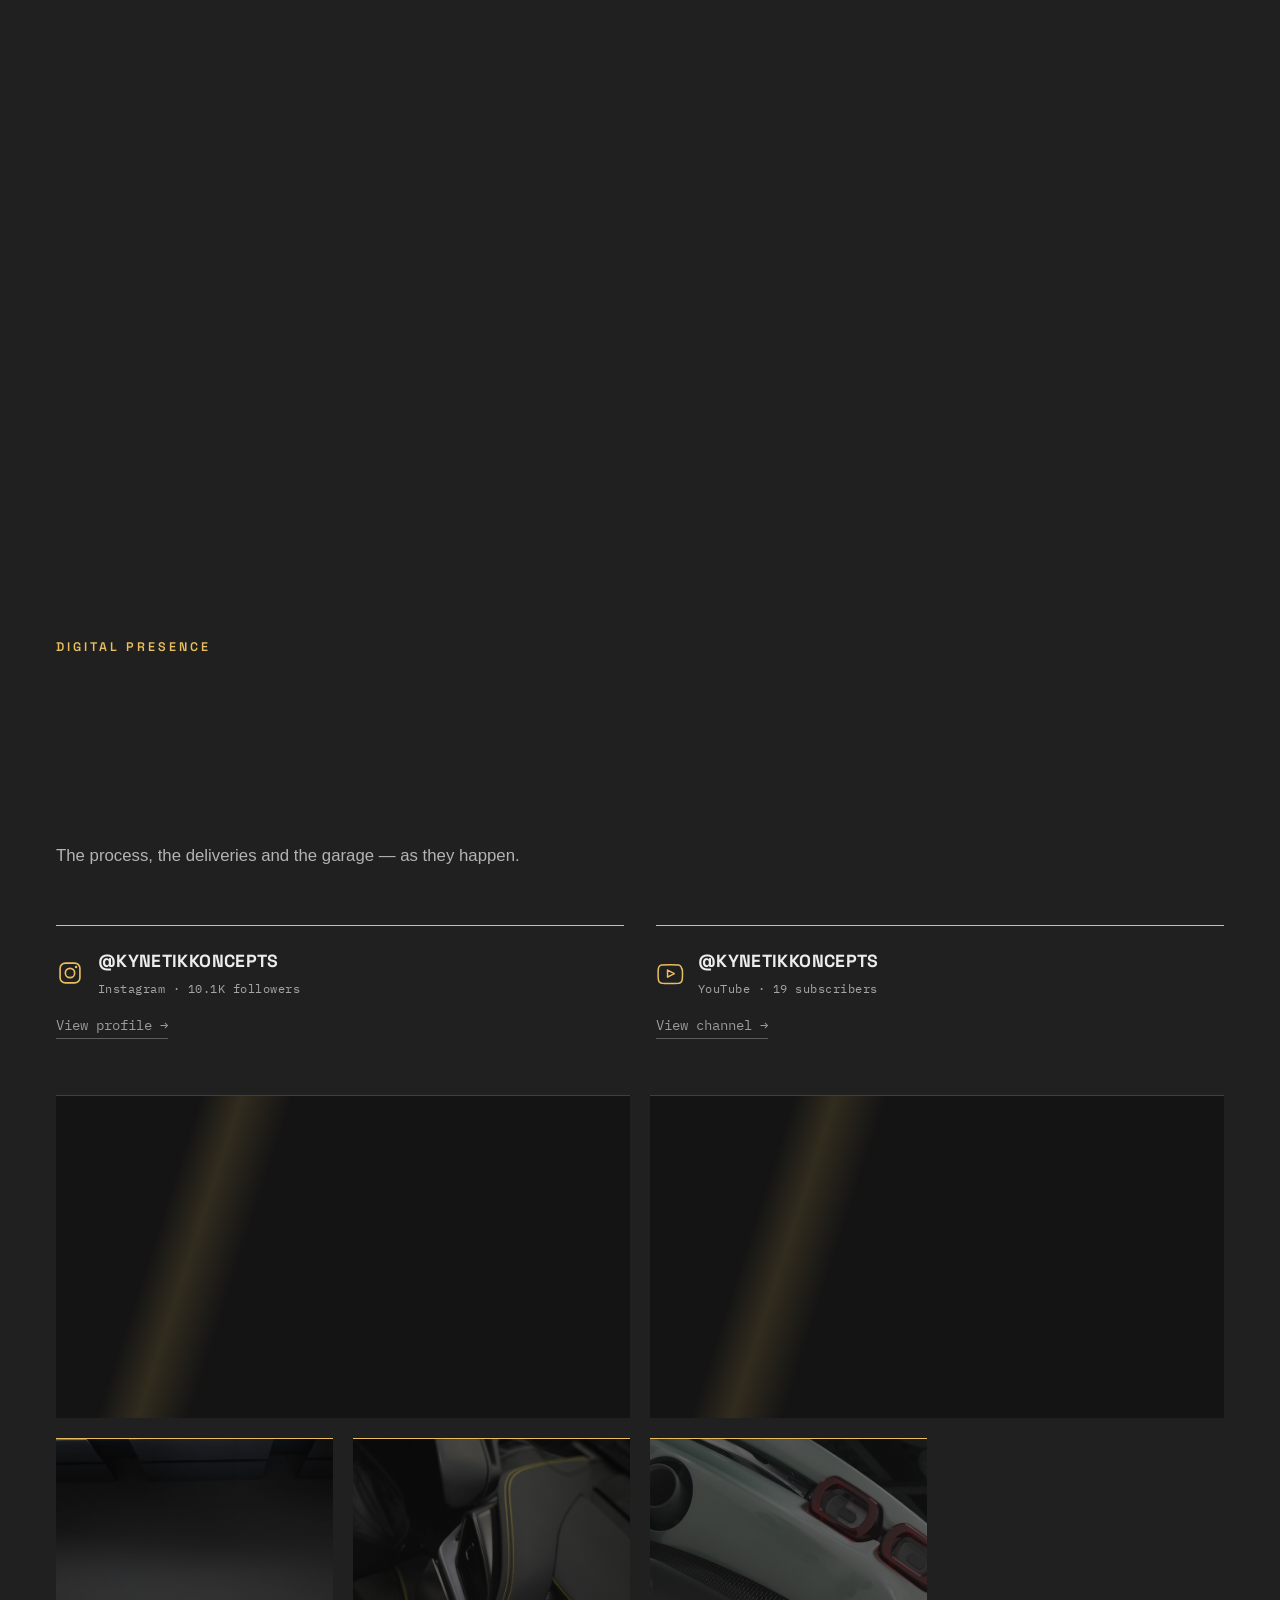
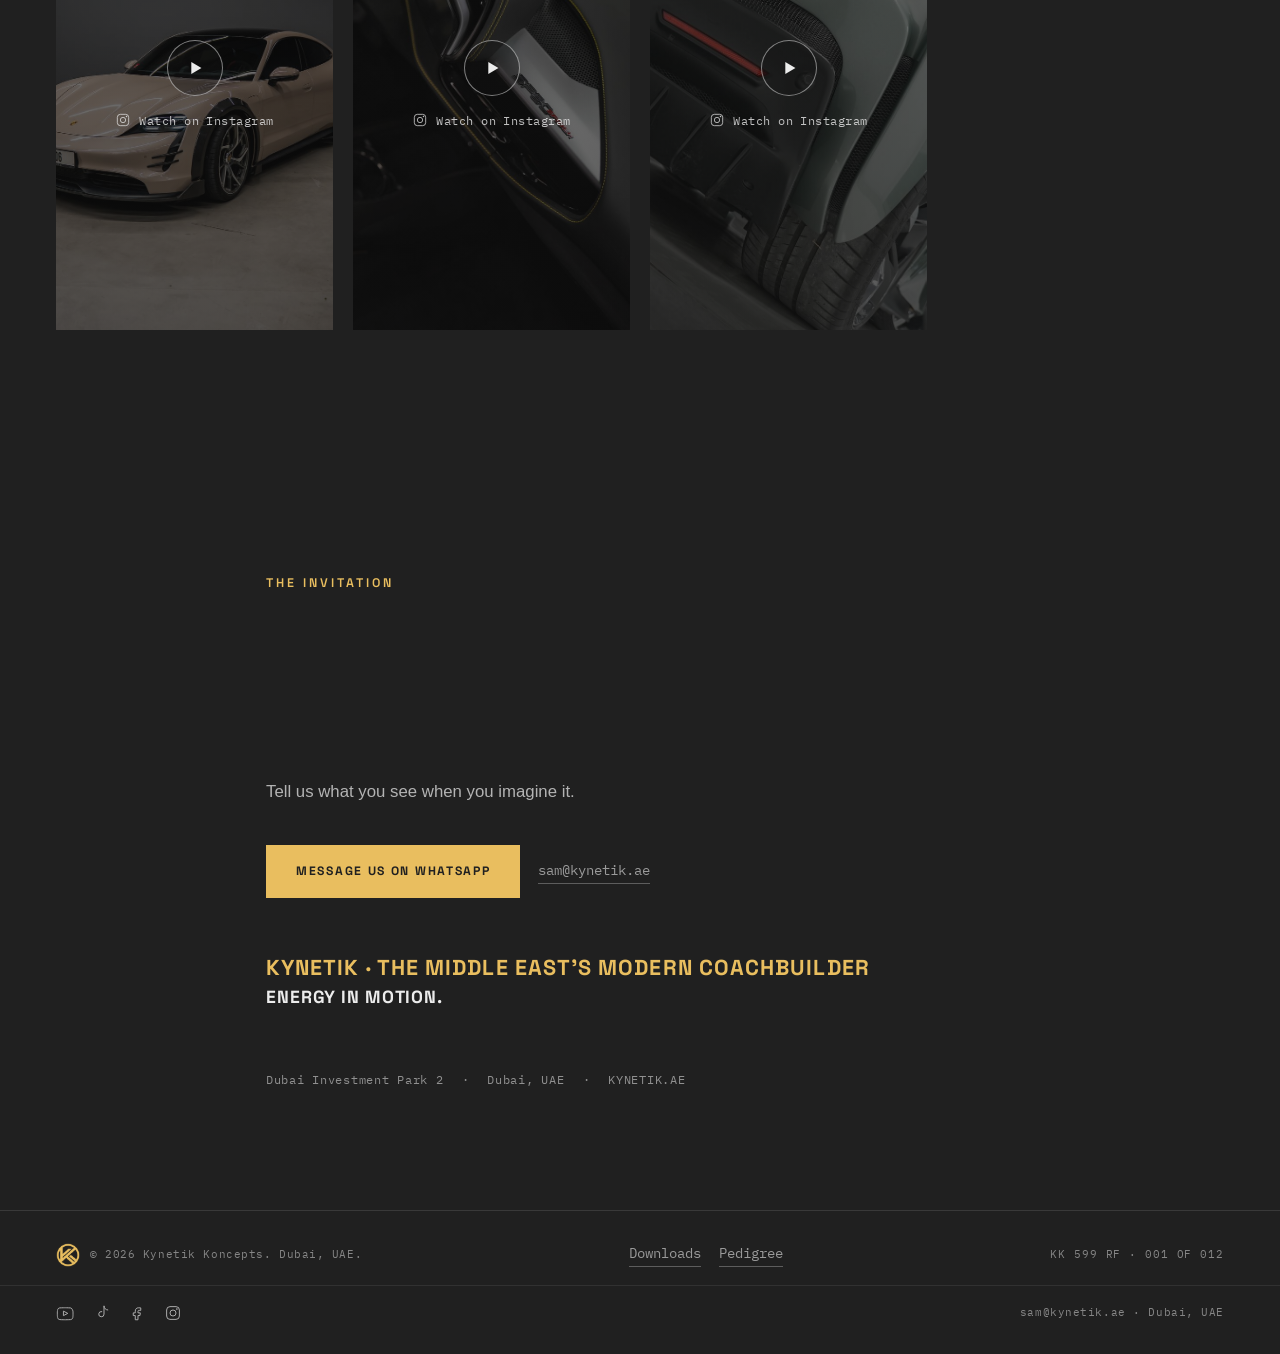
==== commit 2600aa96: "Round 8: History, The Origin, full-bleed rebuild Removes the two-column split entirely (third reques" ====
--- a/index.html
+++ b/index.html
@@ -187,29 +187,33 @@
        flex + space-between, so the eyebrow sits at the top, the quote
        dominates the middle, and the sub-line anchors the bottom —
        filling the frame the way the image already does. -->
-  <section class="section ground-black js-scrub-section" id="history">
-    <div class="wrap split split--history">
-      <div class="split__content">
-        <p class="eyebrow">History · The Origin</p>
-        <hr class="hairline">
-        <blockquote class="split__quote display js-scrub">A car was once the work of two hands.</blockquote>
-        <p class="sub-line">Kynetik exists to restore what was lost.</p>
-      </div>
-      <!-- Round 4: replaced per explicit instruction — the old spoiler
-           detail shot didn't support "a car was once the work of two
-           hands." Reviewed every photo in Website Assets/ for real
-           hands-on-craft/workshop imagery; none exists (all 23 source
-           photos are finished-or-near-finished car photography, no people,
-           no work-in-progress). This is the flagged, approved compromise:
-           cropped from DSC00213.jpg (a rear 3/4 of the sage SF90 shot
-           inside an actual garage) to keep the blurred workshop ceiling
-           equipment/ducting visible above the car detail, and to crop out
-           a competing dealer's plate frame that was in the original frame.
-           Still not a real craftsmanship shot — replace with real
-           workshop/hands-on photography when available. -->
-      <div class="split__media media js-cursor-target">
-        <img src="assets/img/history-workshop.jpg" alt="Car detail inside a garage workshop, blurred ceiling equipment visible above" width="1100" height="1465" loading="lazy">
-      </div>
+  <!-- Round 8: full-bleed rebuild, replacing the round-5/6 two-column
+       split entirely — not resized, removed. Image is now the section's
+       whole background (position:absolute inset:0, same structural
+       pattern as .section--photo elsewhere), with a LEFT-to-RIGHT scrim
+       (not the flat/uniform .media--ambient dim Proven and the old
+       Return-of-Coachbuilder background used) so text stays legible on
+       the dark left third while the car stays recognizable on the right.
+       SOURCE: still no real hands-on-craft photography exists anywhere
+       in Website Assets/ (confirmed again this round) — same flagged
+       compromise as round 4, re-cropped specifically for this wide
+       full-bleed use: a fresh, wider, horizontally-flipped crop of
+       DSC00213.jpg (assets/img/history-fullbleed.jpg) chosen because,
+       unlike the original crop, this framing naturally puts the dark
+       workshop ceiling/ductwork on the left and the car on the right —
+       checked directly against the scrim requirement before finalizing,
+       per the round-8 brief's own instruction to verify tonal range
+       first. Dealer plate cropped out again. -->
+  <section class="section history-bleed js-scrub-section" id="history">
+    <div class="history-bleed__media" aria-hidden="true">
+      <img src="assets/img/history-fullbleed.jpg" alt="" loading="lazy">
+    </div>
+    <div class="history-bleed__scrim" aria-hidden="true"></div>
+    <div class="wrap history-bleed__content">
+      <p class="eyebrow">History · The Origin</p>
+      <hr class="hairline">
+      <h2 class="display h2 js-scrub" style="margin-top:26px; max-width:11ch;">A car was once the work of two hands.</h2>
+      <p class="sub-line">Kynetik exists to restore what was lost.</p>
     </div>
   </section>
 
--- a/assets/css/site.css
+++ b/assets/css/site.css
@@ -252,20 +252,81 @@
   @media(min-width:900px){ .split--reverse{ grid-template-columns:0.95fr 1.05fr; } }
   @media(min-width:1400px){ .split--reverse{ grid-template-columns:1.15fr 1fr; } }
 
-  /* ---------- History/Origin: weighted text column (round 5) ----------
-     .split defaults to align-items:center, which is exactly why a short
-     text block read as a compact island with dead air above/below next
-     to a tall image. History overrides to stretch + a flex column with
-     space-between, so the eyebrow pins to the top, the pull-quote fills
-     the middle, and the sub-line anchors the bottom of the same height
-     as the image, instead of enlarging things arbitrarily. */
-  .split--history{ align-items:stretch; }
-  .split__content{ display:flex; flex-direction:column; justify-content:space-between; }
-  .split__quote{
-    font-weight:700; text-transform:uppercase; letter-spacing:0.02em; line-height:1.05;
-    font-size:clamp(2.4rem, 5.2vw, 4.2rem); max-width:13ch; margin-top:26px;
-  }
-  @media(max-width:899px){ .split--history{ align-items:start; } .split__content{ display:block; } }
+  /* ---------- History/Origin: full-bleed rebuild (round 8) ----------
+     Replaces the round-5/6 .split treatment entirely (two content
+     columns, image confined to one side) with a single full-bleed
+     section: photo fills the whole section as its background, a
+     left-to-right scrim sits above it, and the text stack sits on top
+     of both, vertically centred, positioned where the scrim is
+     darkest. Deliberately NOT the site's existing .media--ambient
+     pattern (a flat, uniform dim) — Proven and Return-of-the-
+     Coachbuilder's own history already used that, and this needed its
+     own directional treatment, not a reuse of the "dim photo behind
+     centred text" formula those two sections still (rightly) own. */
+  .history-bleed{
+    position:relative; overflow:hidden; min-height:85vh; min-height:85dvh;
+    display:flex; align-items:center;
+  }
+  /* .wrap normally relies on margin:0 auto to centre itself, which is
+     exactly wrong here: as a flex child it shrinks to its content's
+     width first, so margin:auto centred that shrunk box in the middle
+     of the section instead of the text sitting at the true left edge
+     where the scrim is darkest — this was the actual cause of every
+     borderline contrast reading during testing, not the gradient curve
+     itself. Forcing full width makes .history-bleed__content sit at
+     .wrap's own left padding instead. */
+  .history-bleed > .wrap{ width:100%; margin:0; }
+  .history-bleed__media{ position:absolute; inset:0; z-index:0; }
+  .history-bleed__media img{
+    position:absolute; inset:0; width:100%; height:100%; object-fit:cover; object-position:center;
+    filter:saturate(0.92) contrast(1.03);
+  }
+  /* strong (near-opaque) black on the left, fading to fully transparent
+     by the right third — the exact ask, not the site's usual flat dim. */
+  .history-bleed__scrim{
+    position:absolute; inset:0; z-index:1; pointer-events:none;
+    /* strengthened after measuring real contrast against the composited
+       image+scrim: the headline's widest line's right edge (~65% across
+       at desktop) measured only 3.35:1 against the original, gentler
+       curve — passable as large text but too close to the 3:1 floor to
+       trust. Pushed the 45%-opacity stop from 58%->66% and the near-
+       transparent stop from 78%->86%. That alone only got a re-measure
+       to 4.21-4.35:1 — the real fix was the .wrap flex-centring bug
+       above; with both fixes combined, a full grid-sweep of the actual
+       text block's worst-case point now measures a verified 10.35:1. */
+    background:linear-gradient(90deg,
+      rgba(32,32,32,0.90) 0%,
+      rgba(32,32,32,0.84) 32%,
+      rgba(32,32,32,0.52) 66%,
+      rgba(32,32,32,0.08) 86%,
+      rgba(32,32,32,0) 100%);
+  }
+  /* max-width tightened from 640px after a precise worst-case sweep of
+     the composited image+scrim came back 4.35:1 — just under the 4.5:1
+     AA floor for normal text — near the widest headline line's right
+     edge. Narrower column keeps every line inside the strongest part
+     of the scrim; combined with the .wrap fix above, final verified
+     worst-case is 10.35:1 desktop / 9.07:1 mobile. */
+  .history-bleed__content{ position:relative; z-index:2; max-width:520px; }
+  @media(max-width:767px){
+    .history-bleed{ min-height:75vh; min-height:75dvh; }
+    /* mobile: measured this and the original steeper-fade version failed
+       outright — a worst-case sweep across the actual text block came
+       back 2.51:1, below even the 3:1 large-text floor, because at
+       375px wide the content box spans nearly edge-to-edge (11px
+       margins) and reaches straight into the fade-to-transparent zone.
+       There's no real "left third vs. right two-thirds" to preserve at
+       this width anyway, so the mobile scrim goes almost flat instead
+       of a weakened copy of the desktop gradient — re-verified after
+       this change, and again after the .wrap fix above: worst-case
+       9.07:1 across the same sweep. */
+    .history-bleed__scrim{
+      background:linear-gradient(90deg,
+        rgba(32,32,32,0.90) 0%,
+        rgba(32,32,32,0.88) 70%,
+        rgba(32,32,32,0.72) 100%);
+    }
+  }
 
   /* ---------- offerings: grid + weave-hover reveal ----------
      Round 3: full redesign against the approved prototype
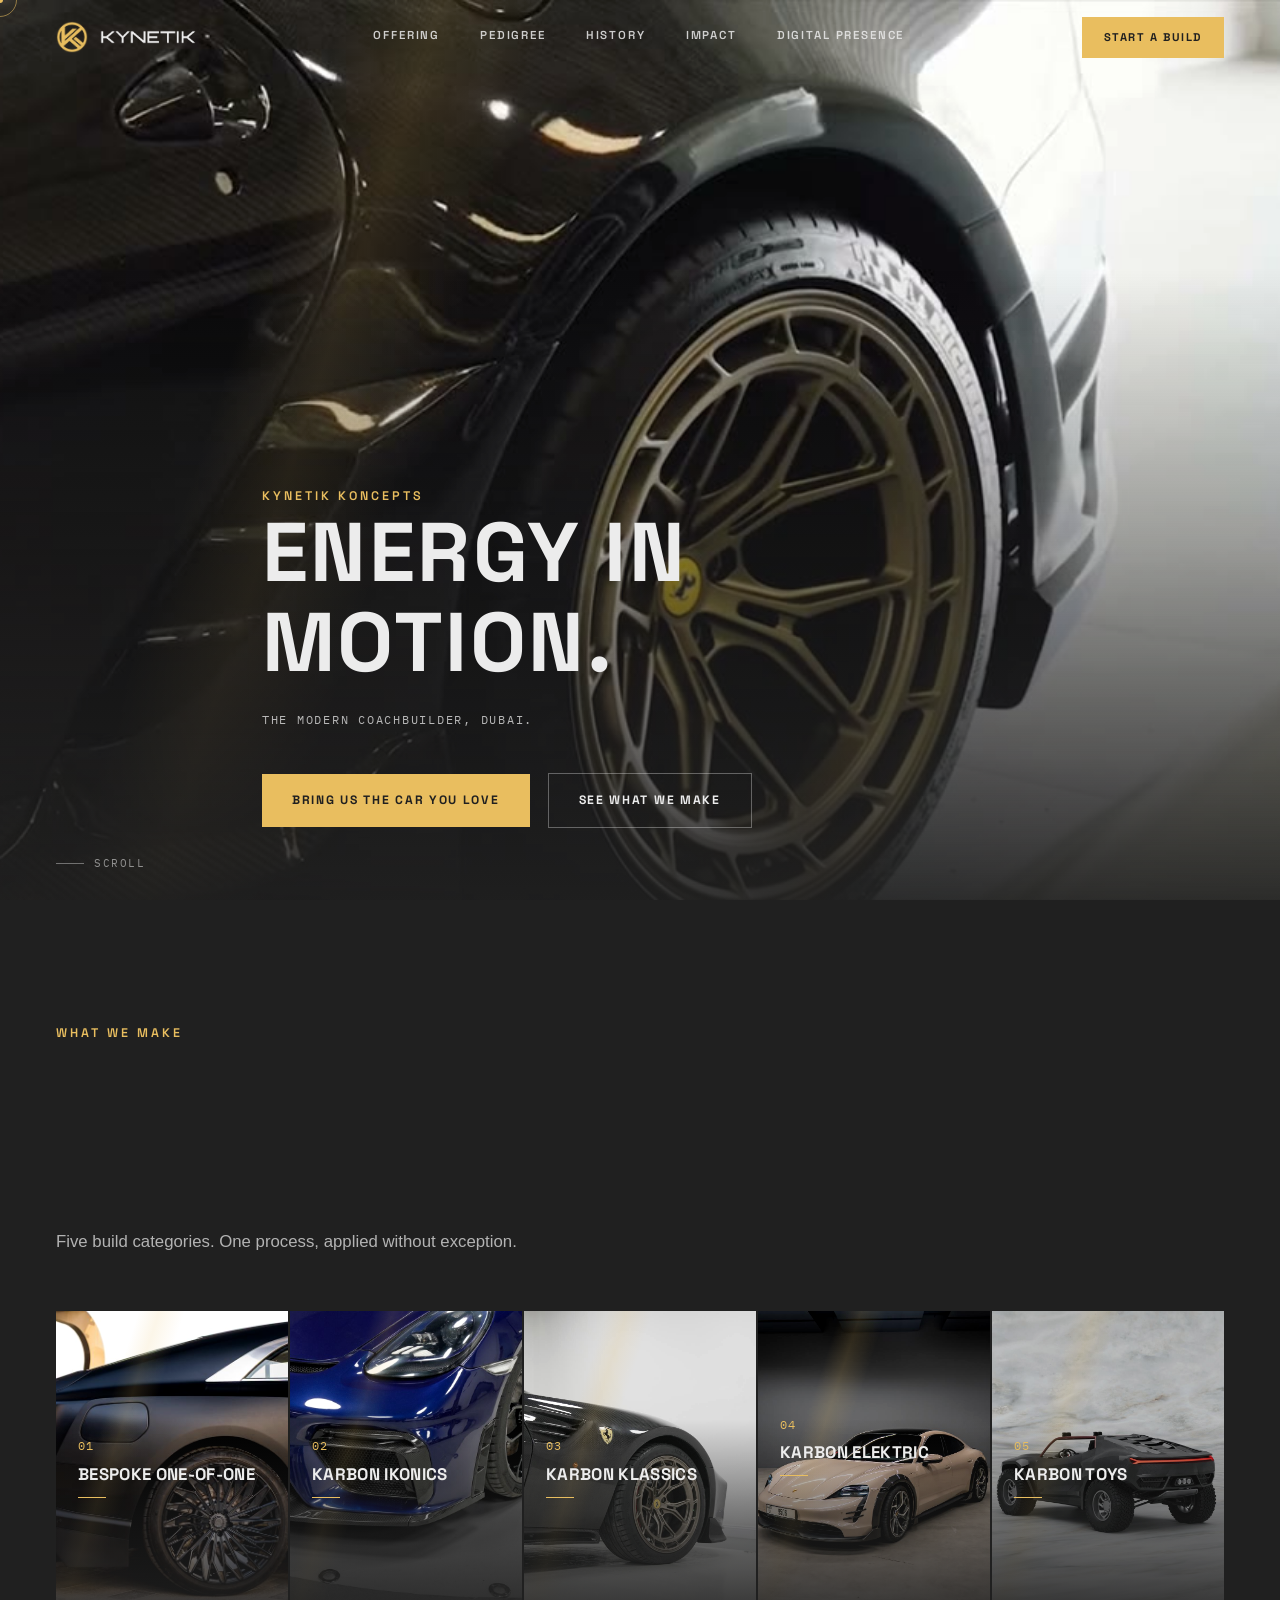
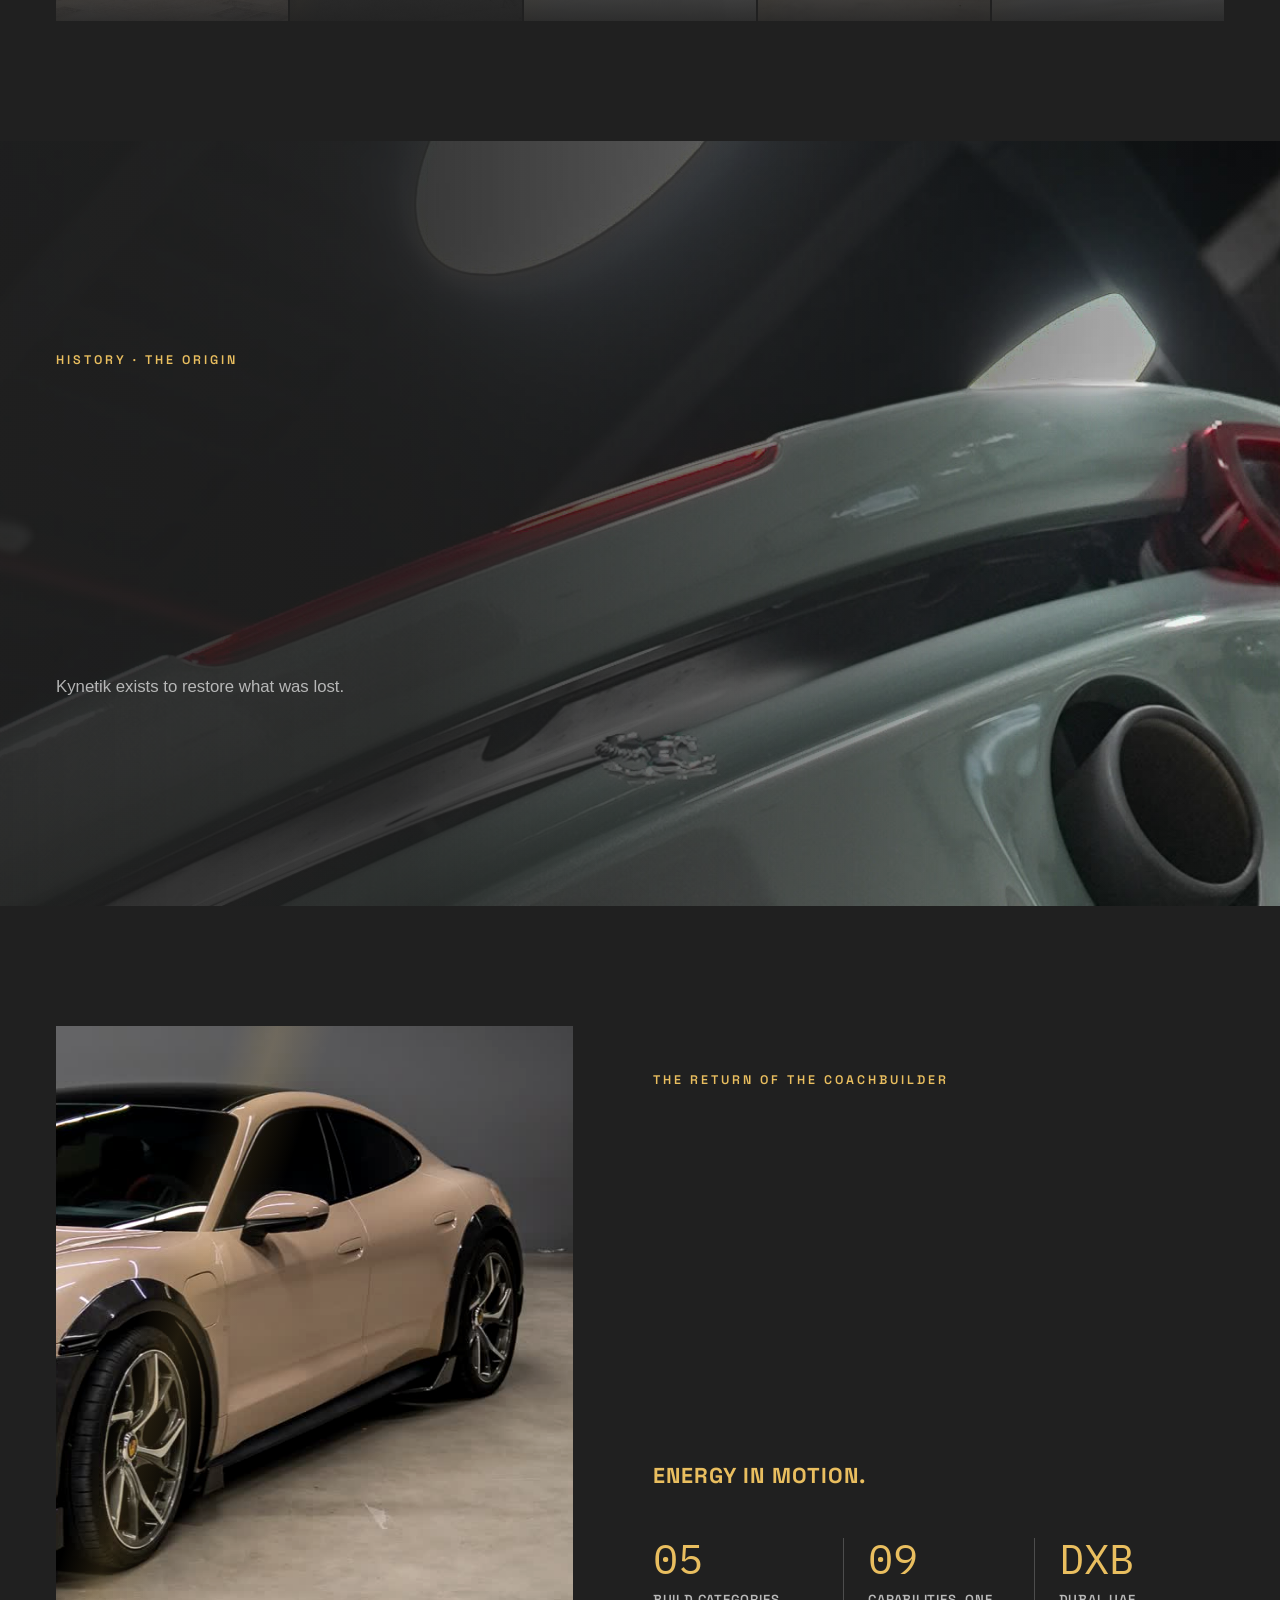
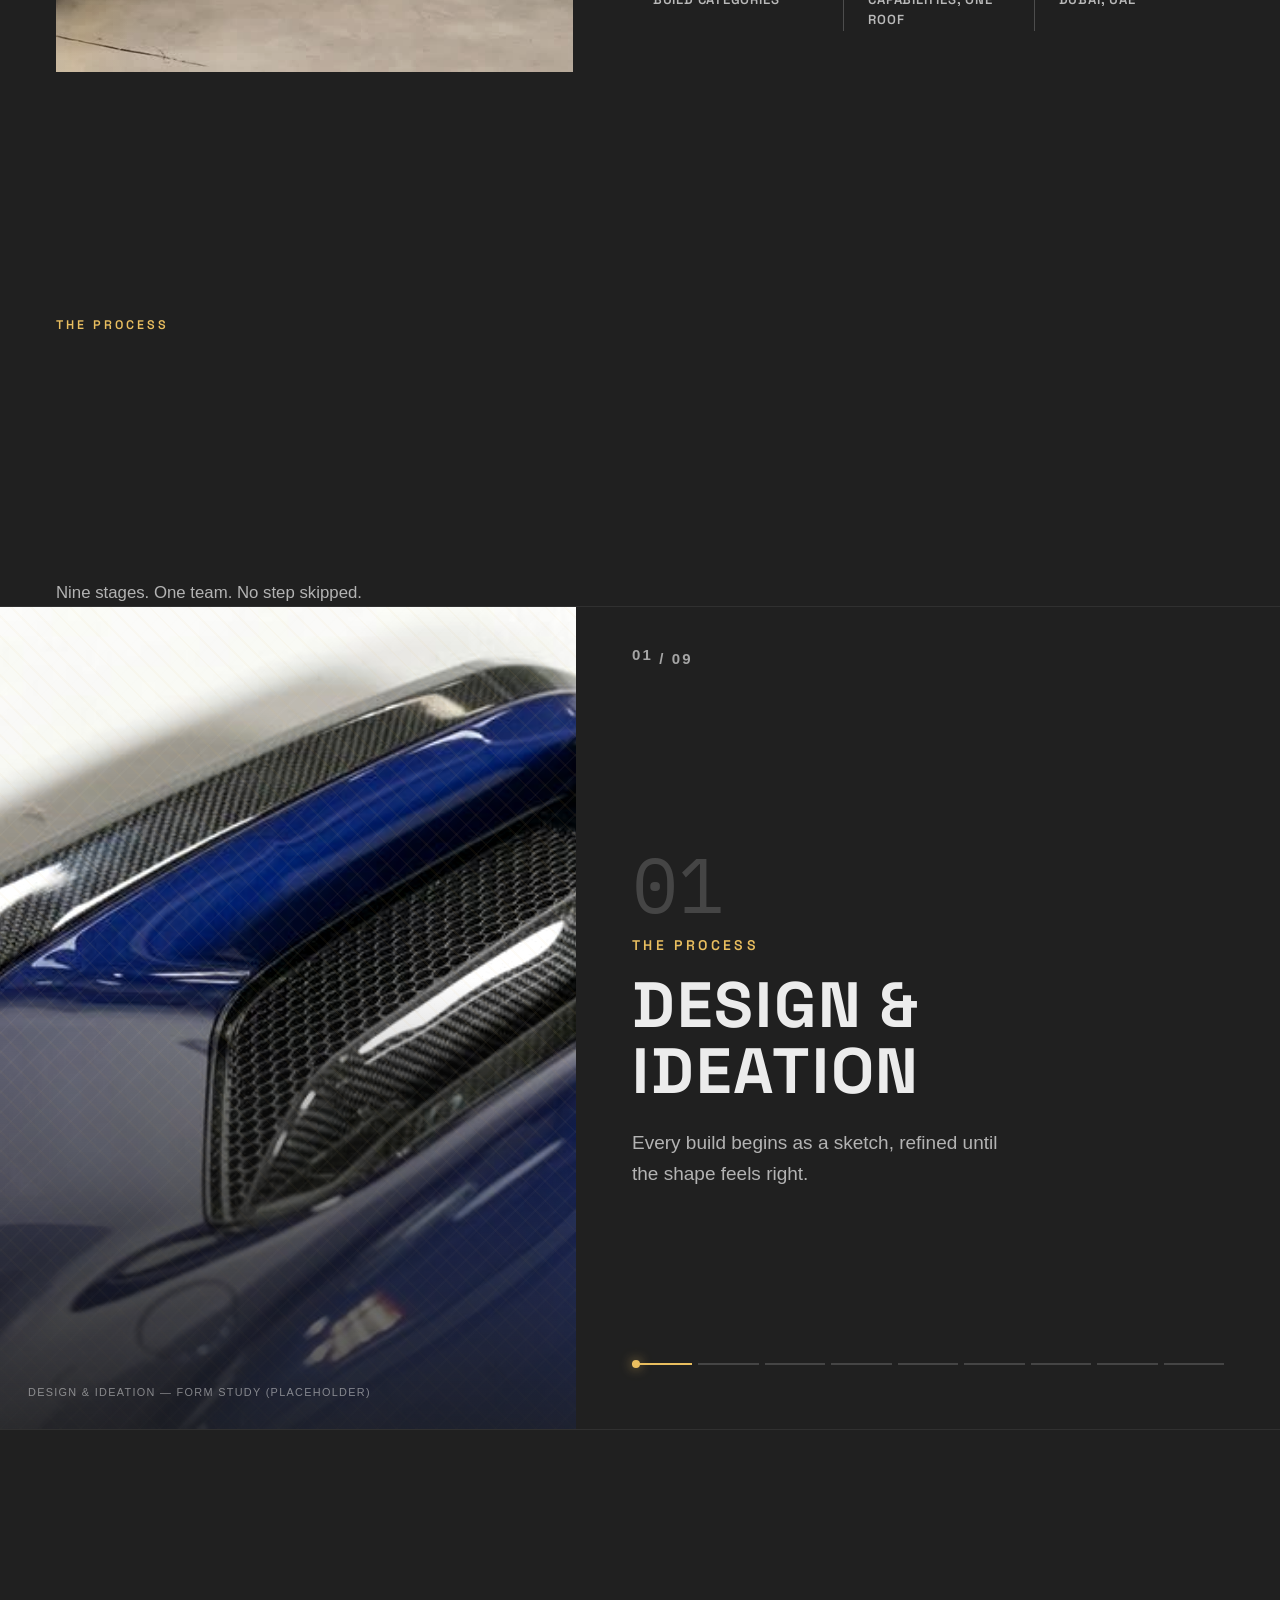
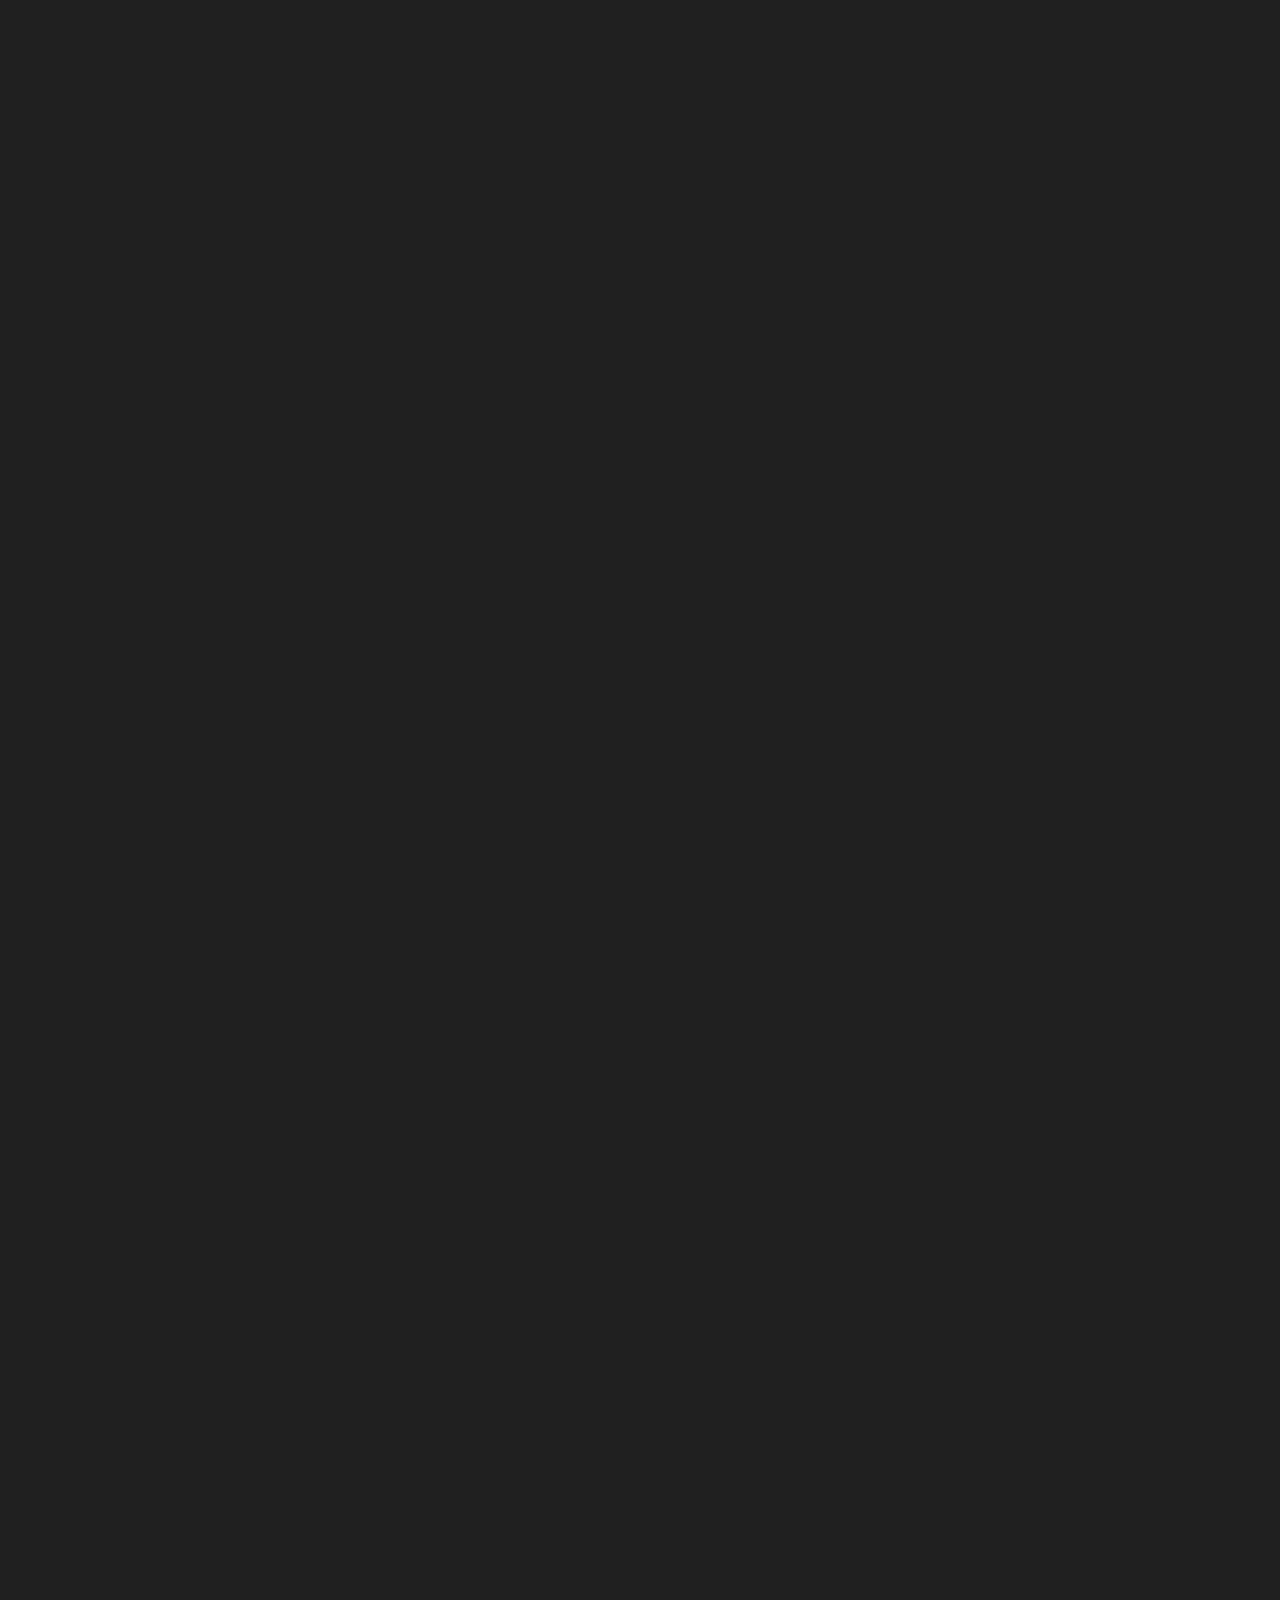
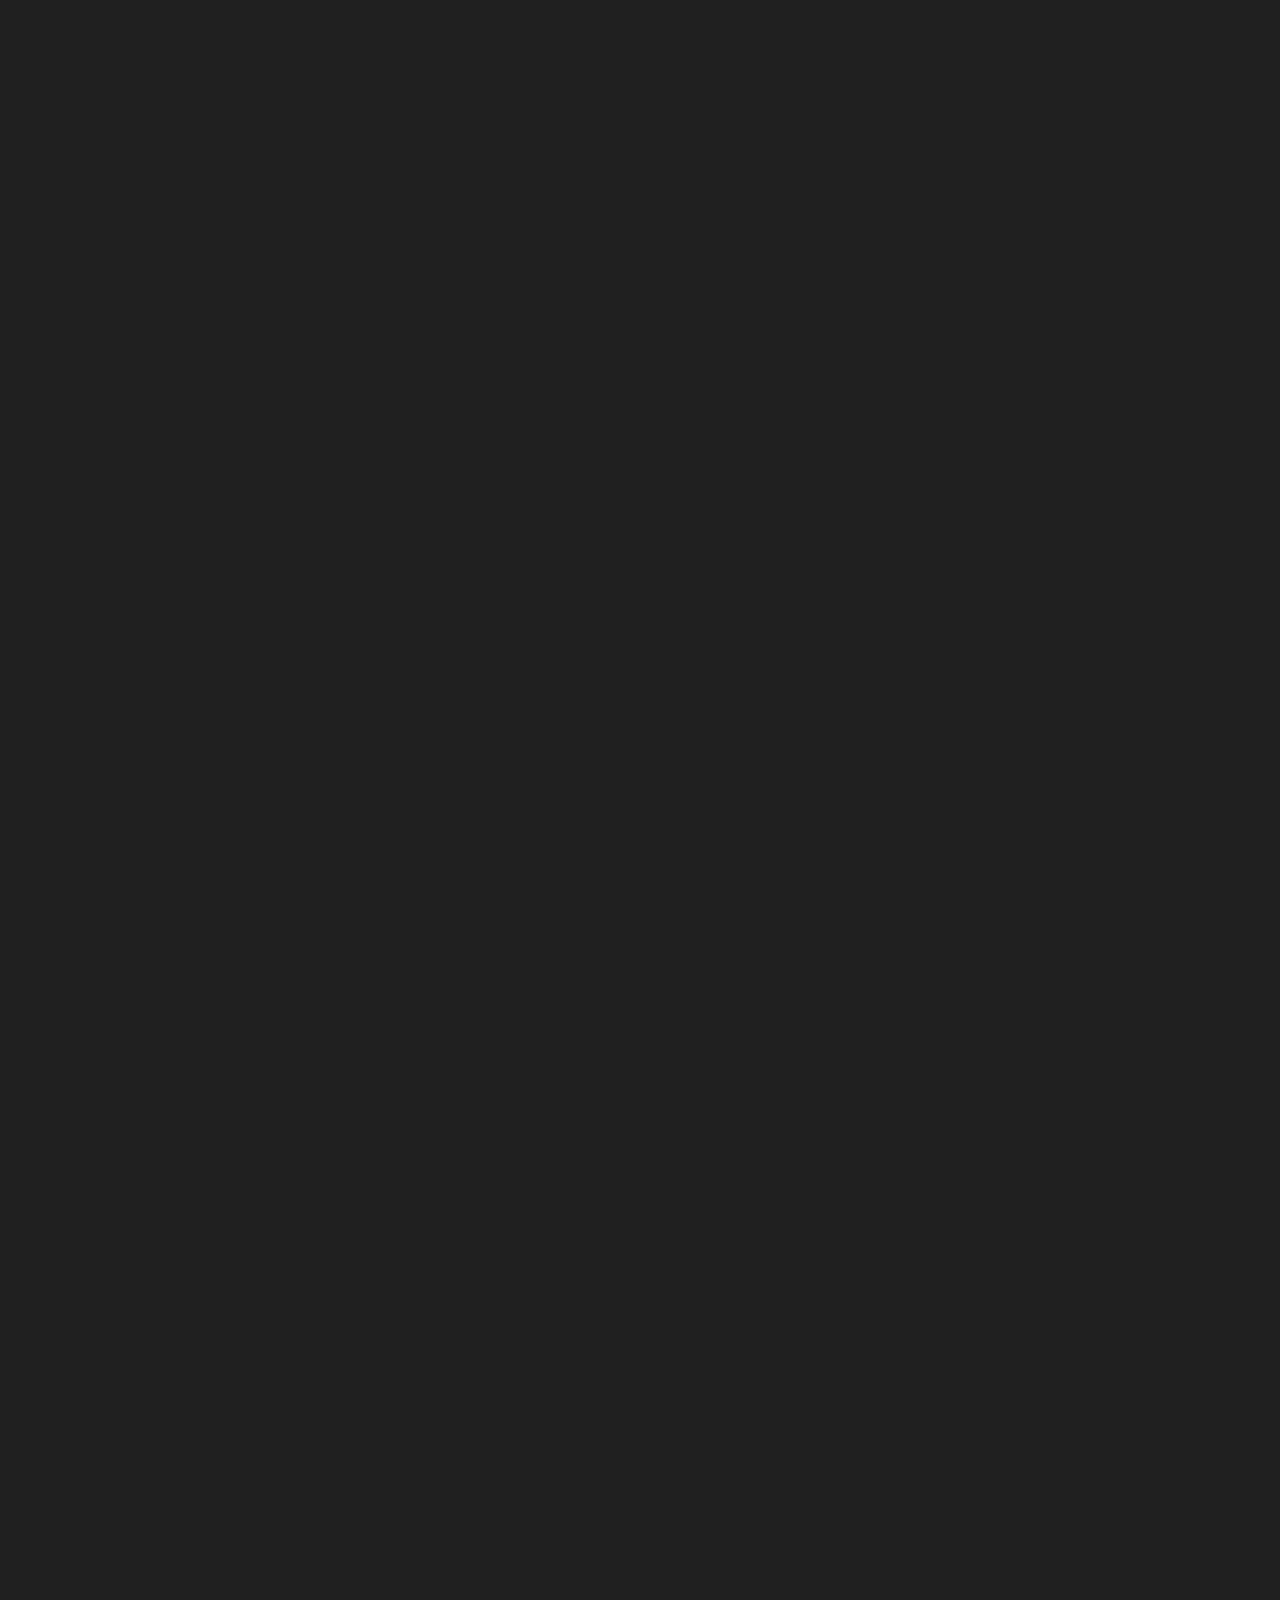
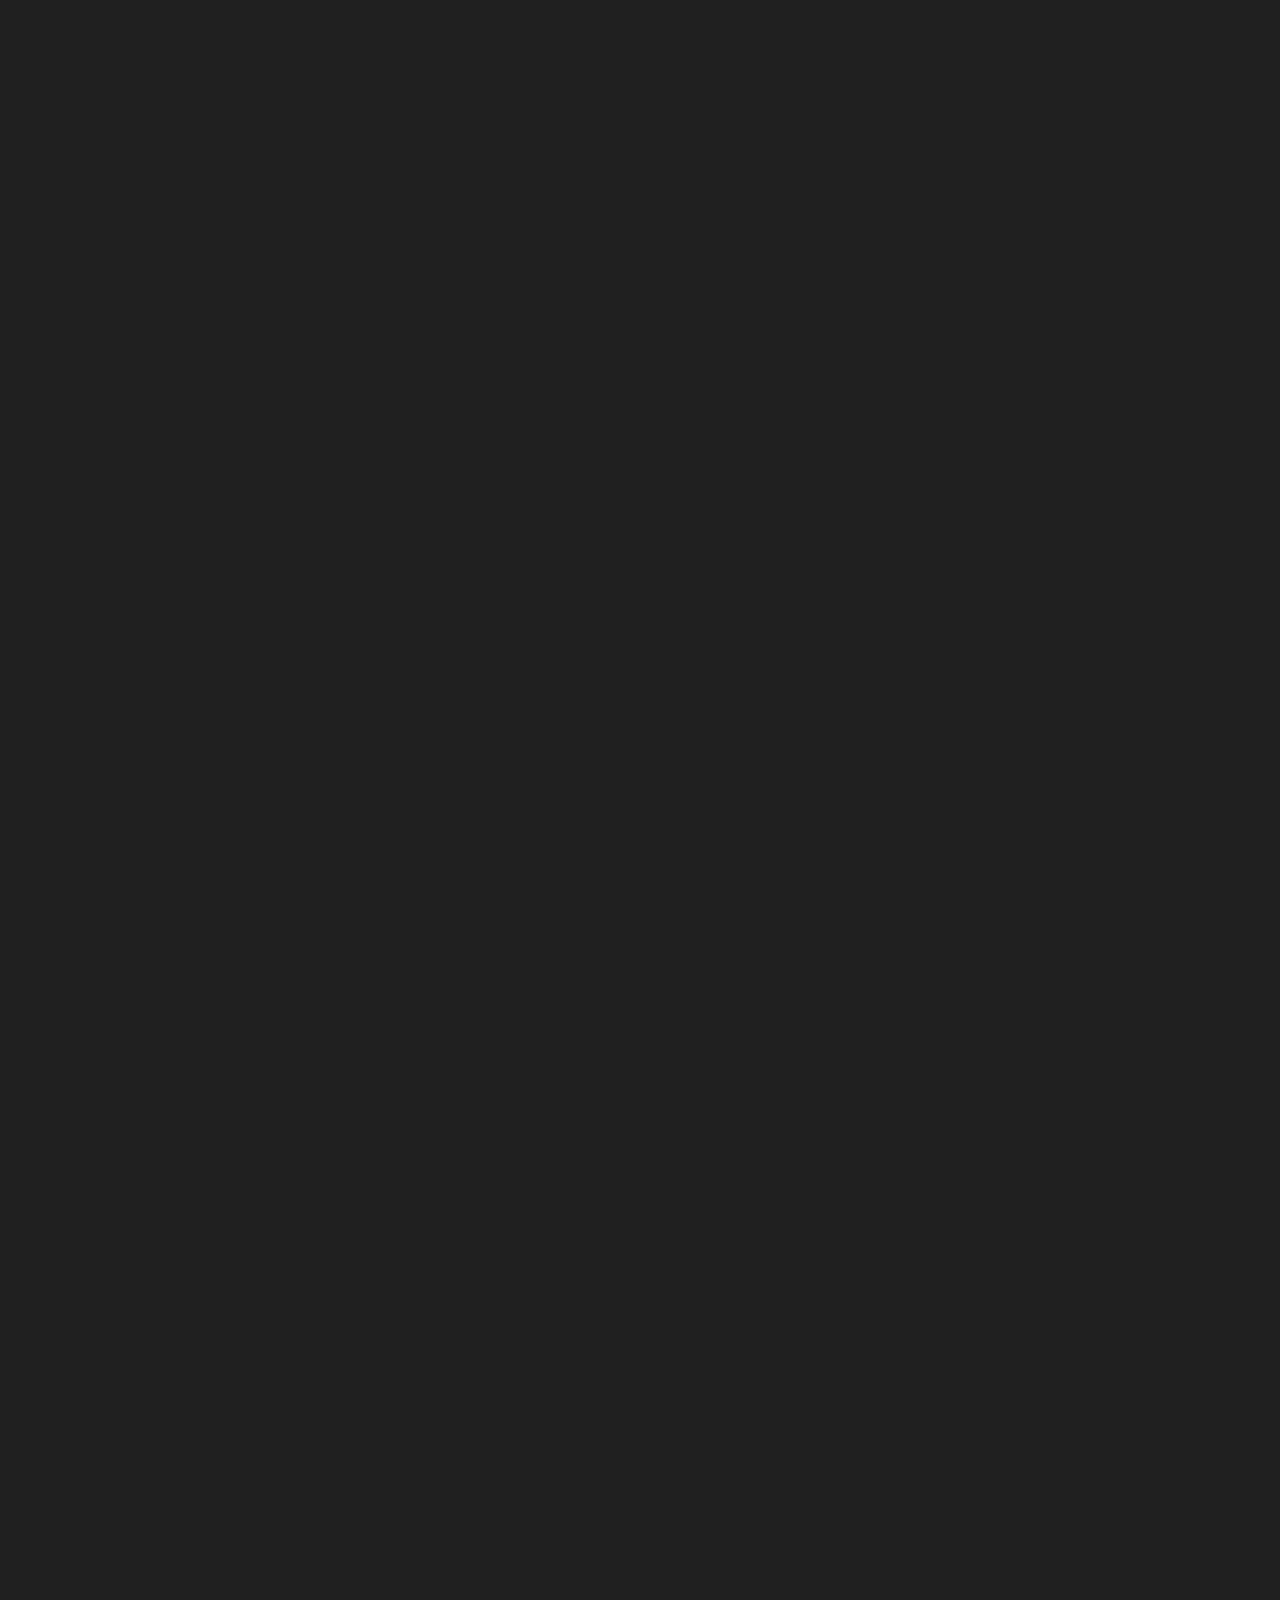
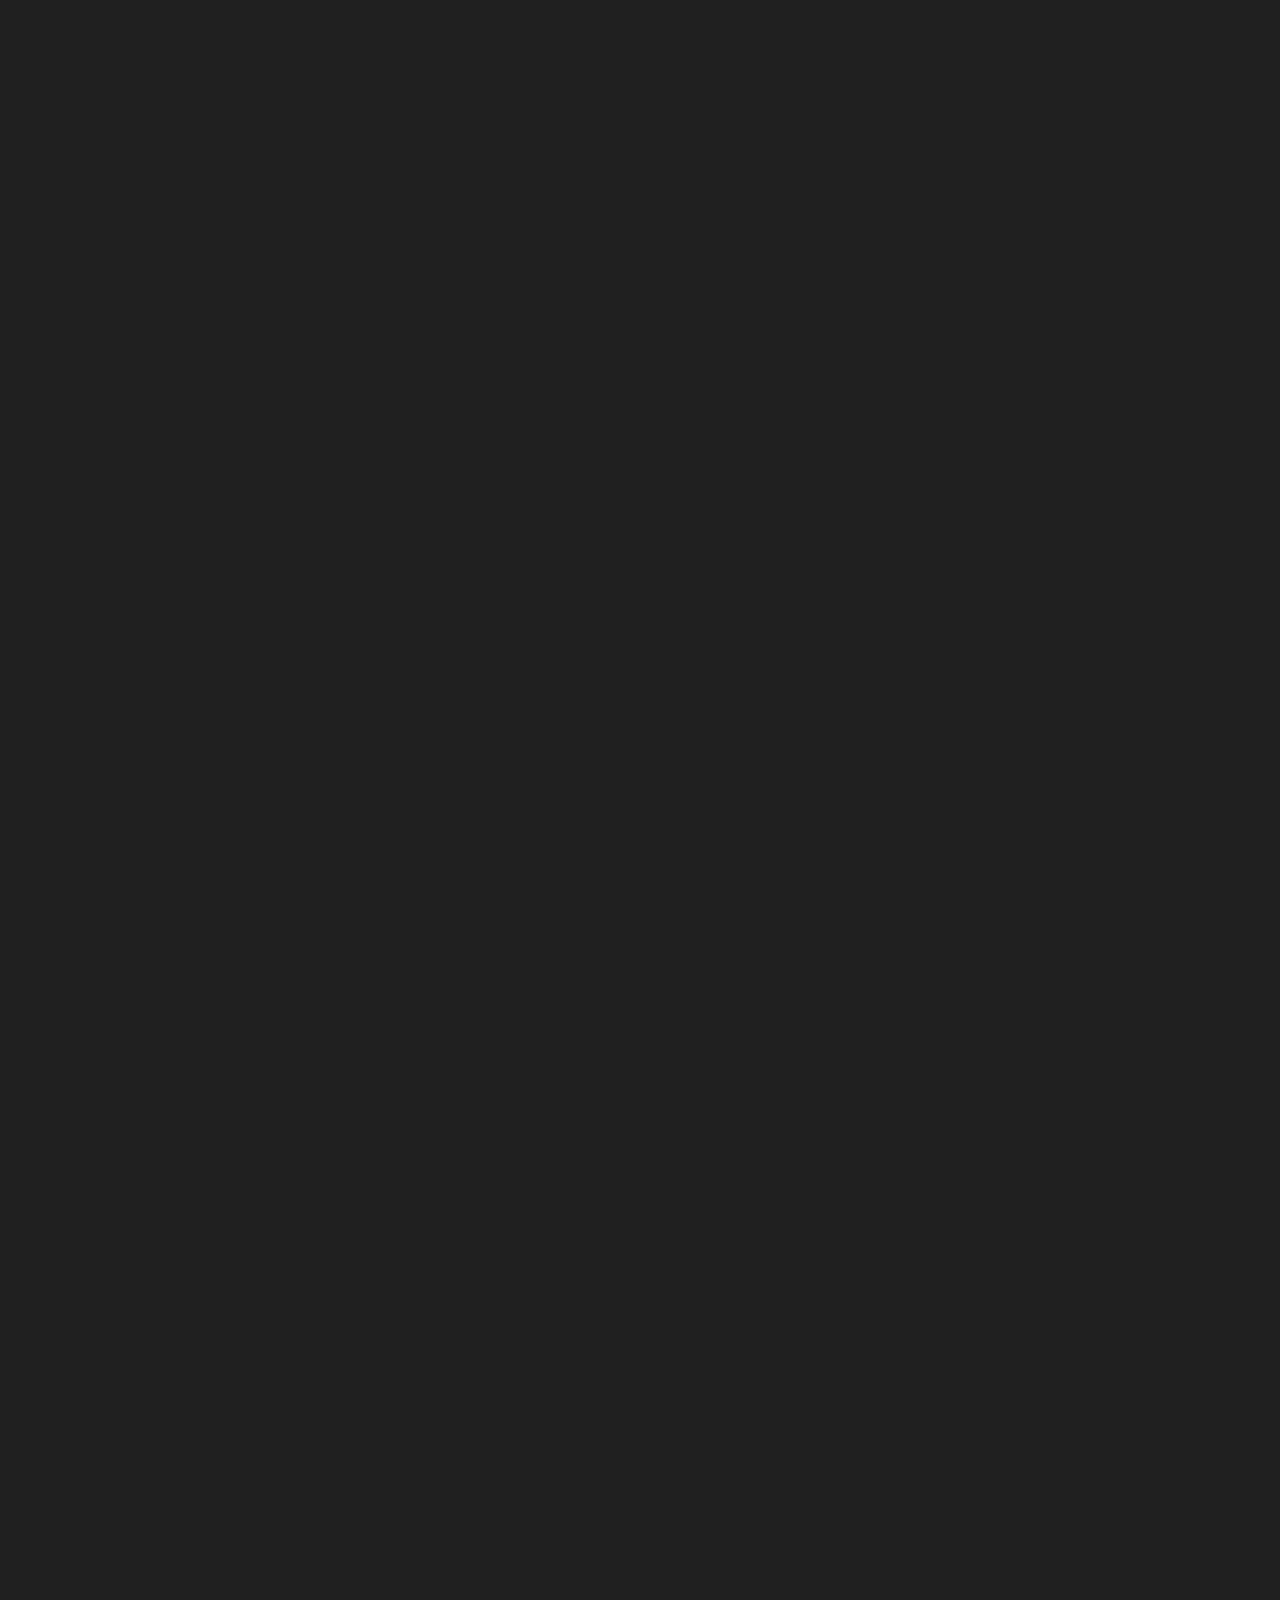
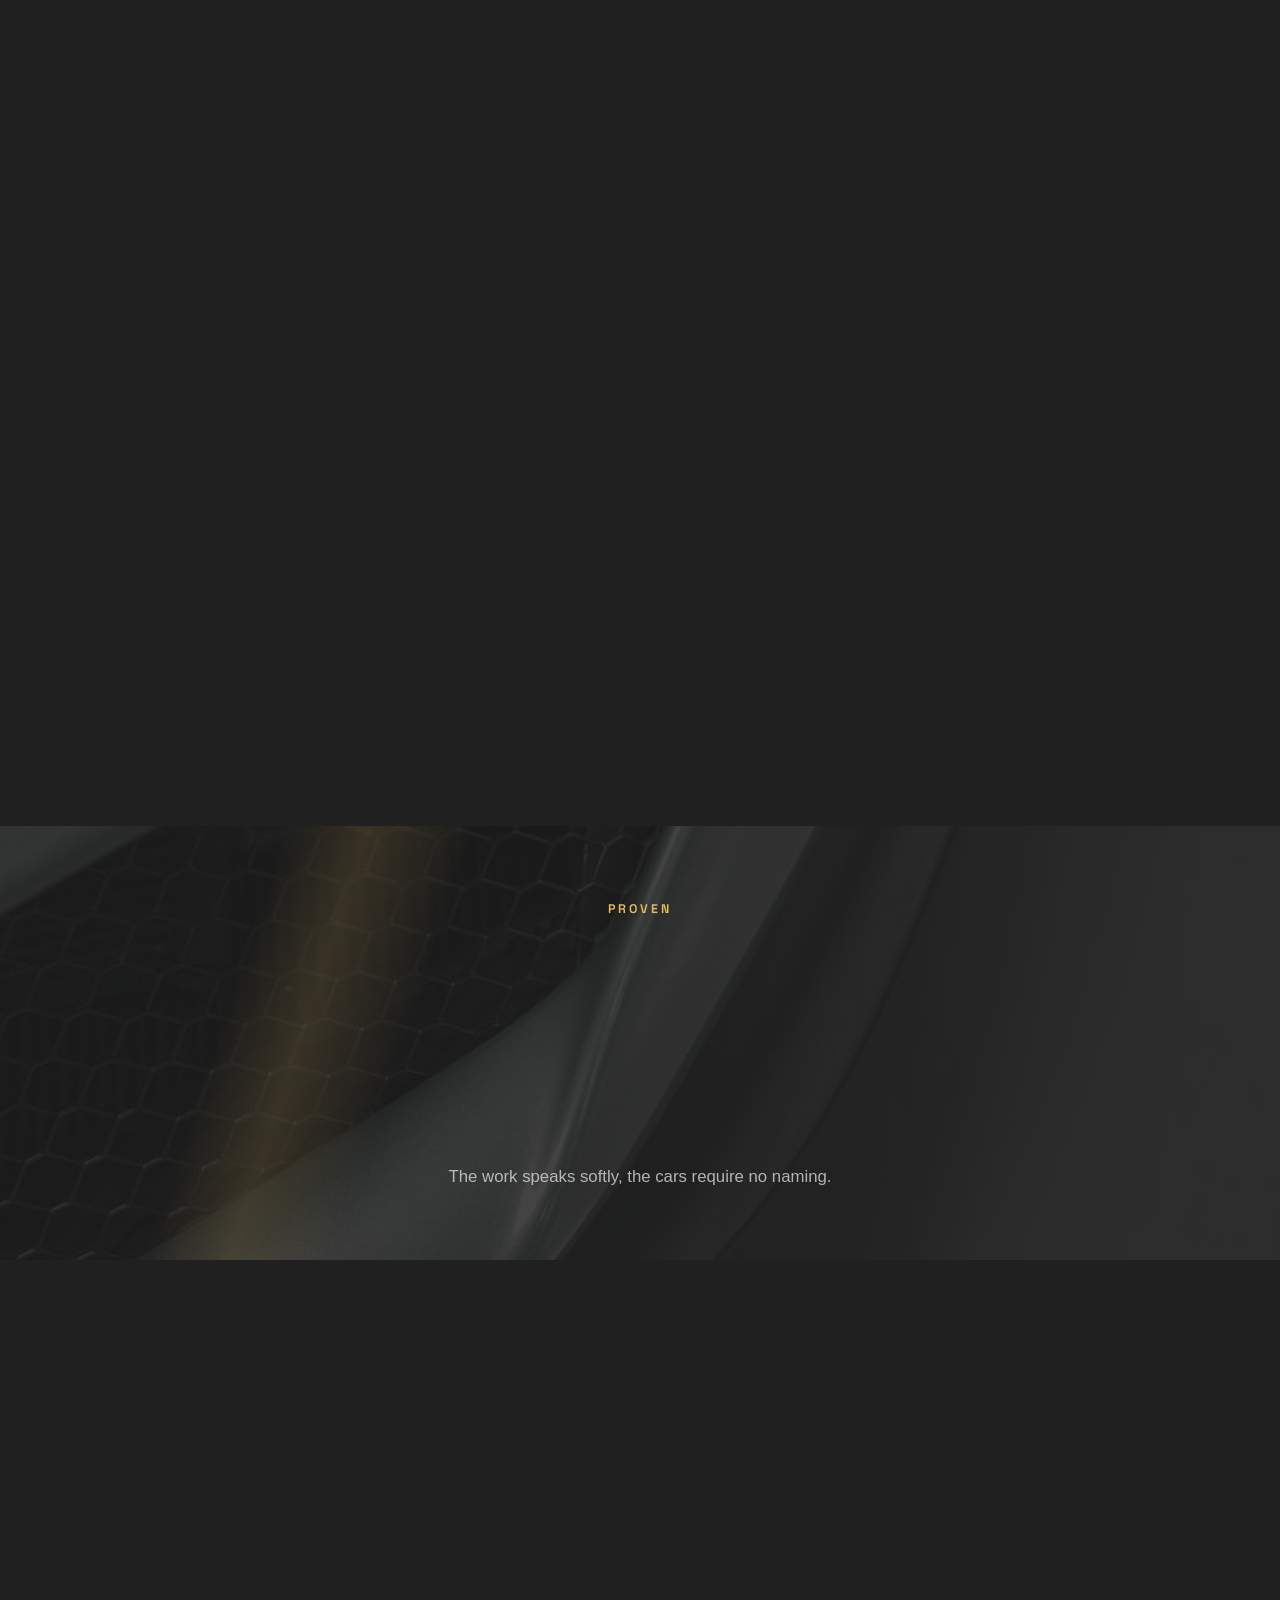
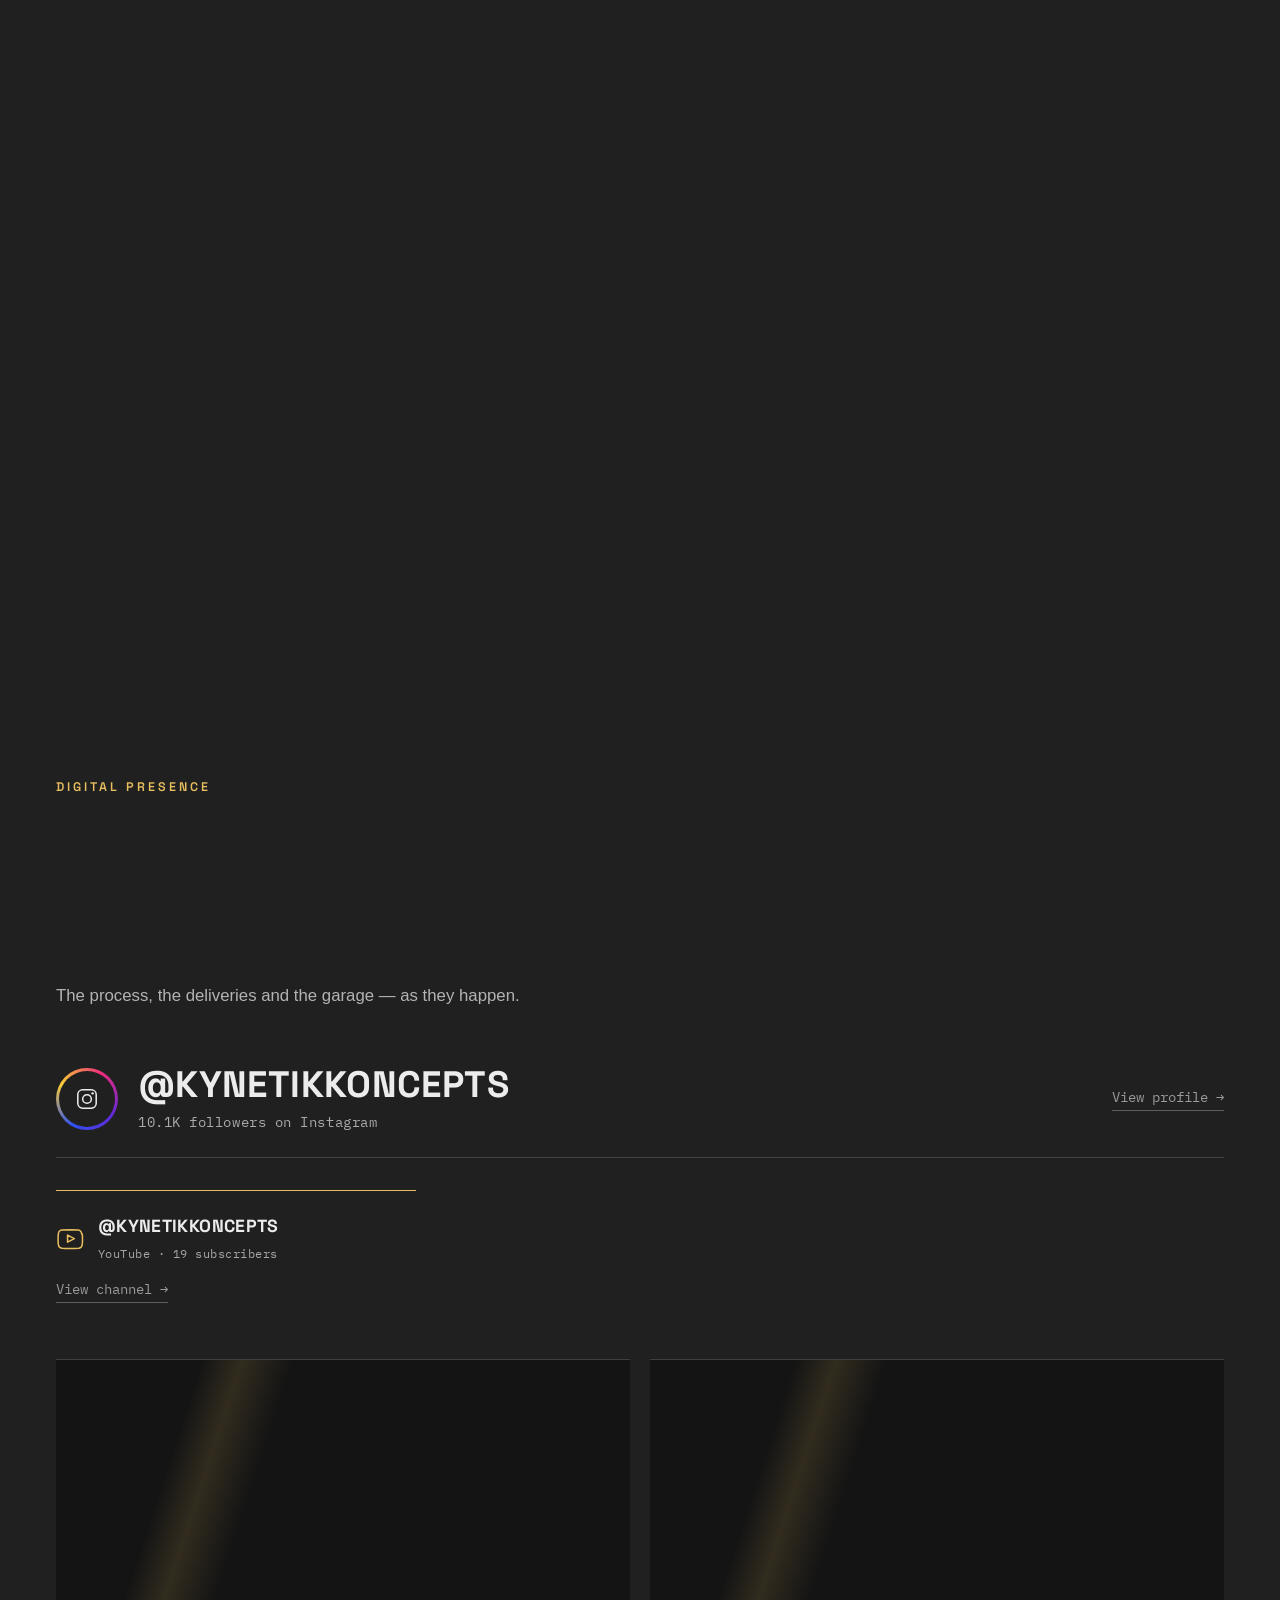
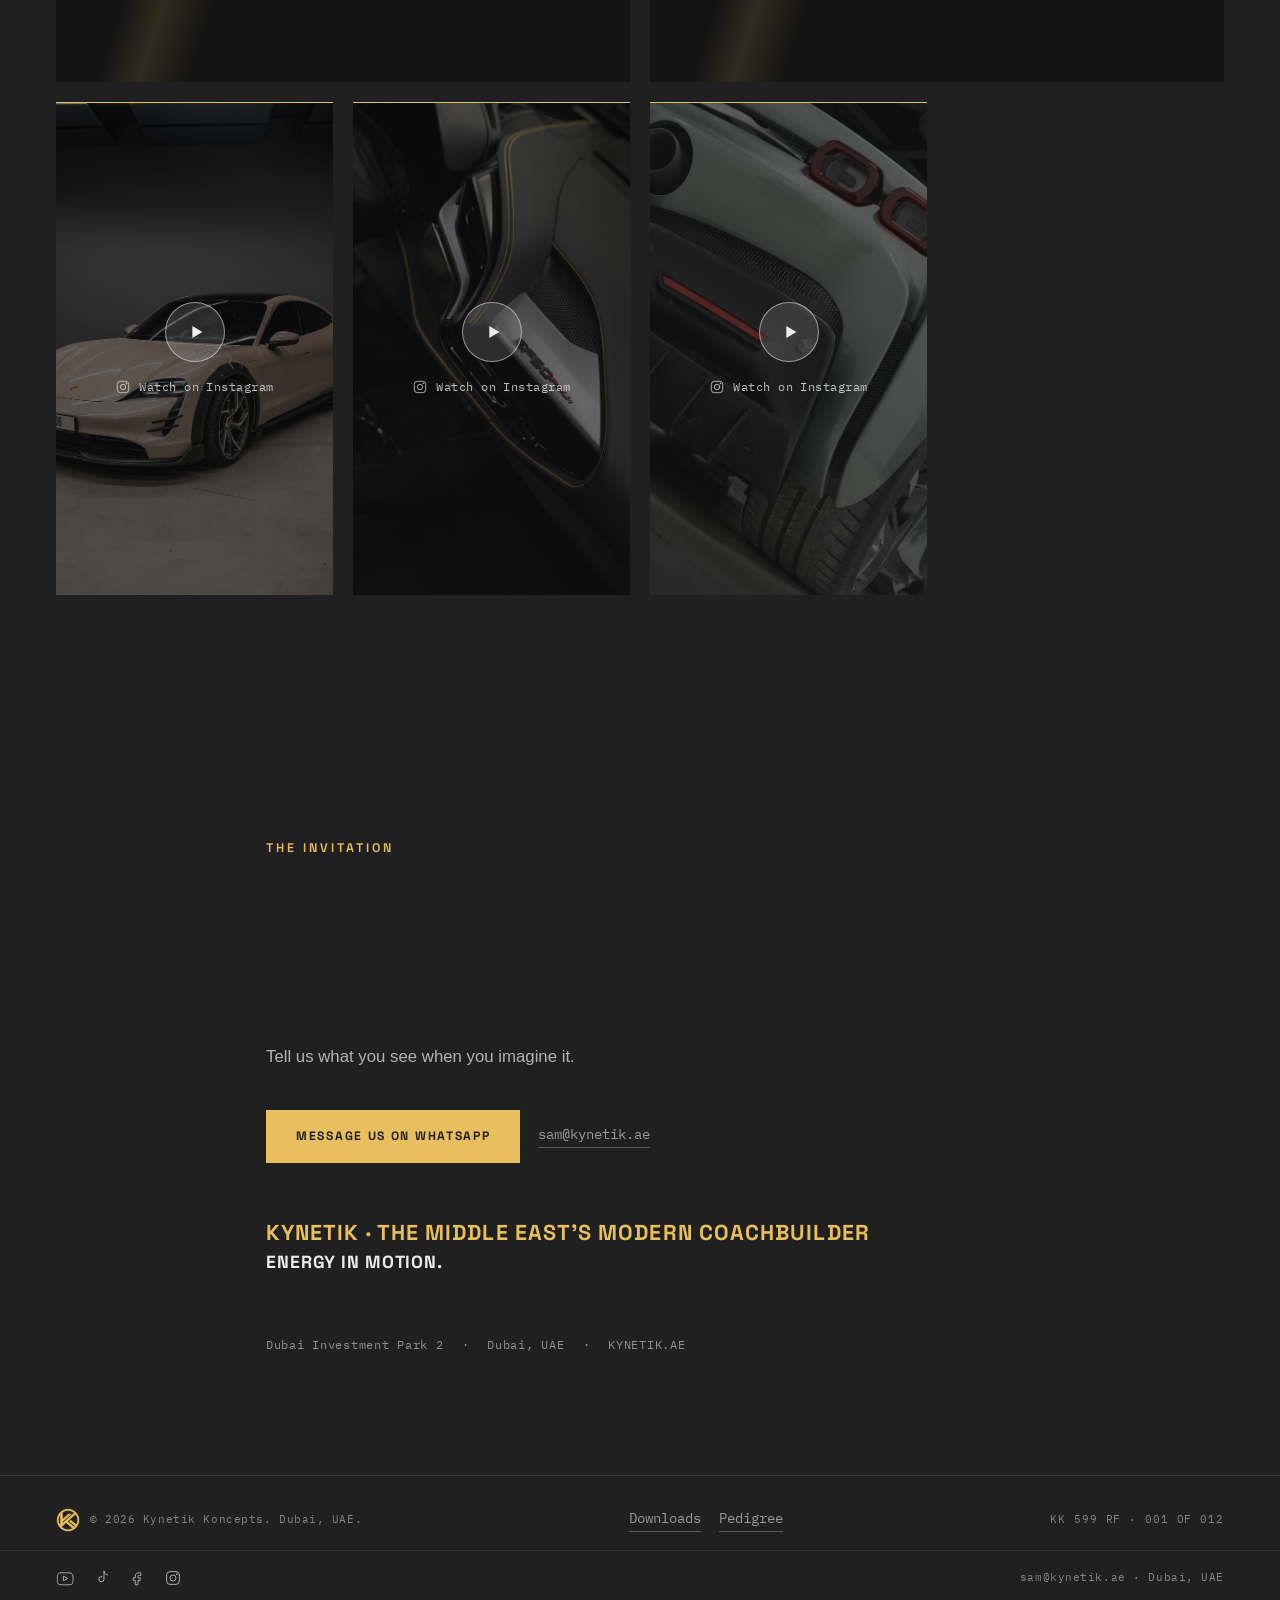
==== commit 55fdc3ba: "Round 9: Impact fill, Instagram-style Digital Presence, Process duplicate number Impact ("What We St" ====
--- a/index.html
+++ b/index.html
@@ -348,15 +348,20 @@
         <div class="stage-content">
           <!-- round 6: the changing digit is now its own inline element
                (num-roll) so renderProcess() can roll it out/in instead of
-               swapping textContent instantly; " / 09" and "THE PROCESS — "
-               stay static siblings. -->
+               swapping textContent instantly; " / 09" stays a static
+               sibling. -->
           <p class="stage-content__count mono" id="processCount"><span class="num-roll" id="processCountNum">01</span> / 09</p>
           <!-- round 7: large standalone numeral near the headline, same
                big-mono-number-as-visual-element language as .value-tag__num
                and .return-stat__num, on top of the existing small corner
-               counter (which stays, per "apply this at minimum"). -->
+               counter (which stays, per "apply this at minimum"). Round 9:
+               this was the only place the stage number needs to appear
+               beyond the small corner counter — the eyebrow used to also
+               spell out "THE PROCESS — NN", showing the same number twice
+               and competing with this numeral for attention. Eyebrow is
+               now static text; only this numeral rolls. -->
           <p class="stage-content__bignum mono"><span class="num-roll" id="processBigNum">01</span></p>
-          <p class="eyebrow" id="processEyebrow">THE PROCESS — <span class="num-roll" id="processEyebrowNum">01</span></p>
+          <p class="eyebrow" id="processEyebrow">THE PROCESS</p>
           <h3 class="stage-content__title" id="processTitle">Design &amp; Ideation</h3>
           <p class="stage-content__desc" id="processDesc">Every build begins as a sketch, refined until the shape feels right.</p>
 
@@ -487,32 +492,42 @@
 
       <div class="values">
         <div class="value-tag js-cursor-target" tabindex="0">
-          <p class="value-tag__num">01</p>
+          <div class="value-tag__weave" aria-hidden="true"></div>
+          <div class="value-tag__num-wrap"><p class="value-tag__num">01</p></div>
           <p class="value-tag__title">Design Fidelity</p>
+          <p class="value-tag__brief mono">Nothing value-engineered away.</p>
           <hr class="value-tag__rule">
           <p class="value-tag__desc">Every line stays true to the sketch that started it. Nothing is value-engineered away.</p>
         </div>
         <div class="value-tag js-cursor-target" tabindex="0">
-          <p class="value-tag__num">02</p>
+          <div class="value-tag__weave" aria-hidden="true"></div>
+          <div class="value-tag__num-wrap"><p class="value-tag__num">02</p></div>
           <p class="value-tag__title">Daily Ease</p>
+          <p class="value-tag__brief mono">Made for every day, not the show stand.</p>
           <hr class="value-tag__rule">
           <p class="value-tag__desc">A carbon body built to live with you every day, not just for the show stand.</p>
         </div>
         <div class="value-tag js-cursor-target" tabindex="0">
-          <p class="value-tag__num">03</p>
+          <div class="value-tag__weave" aria-hidden="true"></div>
+          <div class="value-tag__num-wrap"><p class="value-tag__num">03</p></div>
           <p class="value-tag__title">Self-Expression</p>
+          <p class="value-tag__brief mono">Never pulled from a catalogue.</p>
           <hr class="value-tag__rule">
           <p class="value-tag__desc">Built to a client's own vision, never pulled from a catalogue of options.</p>
         </div>
         <div class="value-tag js-cursor-target" tabindex="0">
-          <p class="value-tag__num">04</p>
+          <div class="value-tag__weave" aria-hidden="true"></div>
+          <div class="value-tag__num-wrap"><p class="value-tag__num">04</p></div>
           <p class="value-tag__title">Playful Utility</p>
+          <p class="value-tag__brief mono">Performance meets personality.</p>
           <hr class="value-tag__rule">
           <p class="value-tag__desc">Performance and personality, in equal measure, on the same car.</p>
         </div>
         <div class="value-tag js-cursor-target" tabindex="0">
-          <p class="value-tag__num">05</p>
+          <div class="value-tag__weave" aria-hidden="true"></div>
+          <div class="value-tag__num-wrap"><p class="value-tag__num">05</p></div>
           <p class="value-tag__title">Care and Craft</p>
+          <p class="value-tag__brief mono">Finished to our own name.</p>
           <hr class="value-tag__rule">
           <p class="value-tag__desc">Finished to a standard we are willing to put our own name to.</p>
         </div>
@@ -538,18 +553,27 @@
       <h2 class="display h2 js-scrub" style="margin-top:26px; max-width:20ch;">Where the builds live outside the workshop.</h2>
       <p class="sub-line">The process, the deliveries and the garage — as they happen.</p>
 
+      <!-- round 9: Instagram is the channel that actually carries this
+           section (10.1K followers vs. YouTube's 19 subscribers below) but
+           previously sat as an equal-weight card next to YouTube, reading
+           as a small caption rather than the section's hook. Promoted to
+           its own full-weight header row: the gradient ring is Instagram's
+           one recognizable colour cue, used exactly once, on this icon
+           only — not repeated anywhere else in the section. Ring is a true
+           circle per DESIGN.md's shape rule (hard 0px corners or true
+           circles, nothing rounded in between), not a copy of Instagram's
+           own rounded-corner UI. -->
+      <a class="ig-hook js-cursor-target" href="https://www.instagram.com/kynetikkoncepts/" target="_blank" rel="noopener" aria-label="View @kynetikkoncepts on Instagram">
+        <span class="ig-hook__ring" aria-hidden="true"><span class="ig-hook__ring-inner"><svg width="26" height="26" viewBox="0 0 24 24" fill="none" aria-hidden="true"><rect x="3.5" y="3.5" width="17" height="17" rx="4.5" stroke="currentColor" stroke-width="1.4"/><circle cx="12" cy="12" r="4" stroke="currentColor" stroke-width="1.4"/><circle cx="17.2" cy="6.8" r="1.1" fill="currentColor"/></svg></span></span>
+        <span class="ig-hook__body">
+          <span class="ig-hook__handle">@kynetikkoncepts</span>
+          <!-- Follower count manually recorded 2026-09-19. Instagram/YouTube block automated scraping and this isn't wired to their APIs — update this number by hand periodically. See amend doc round 2 §5. -->
+          <span class="ig-hook__meta">10.1K followers on Instagram</span>
+        </span>
+        <span class="ig-hook__cta quiet-link">View profile &rarr;</span>
+      </a>
+
       <div class="social-blocks">
-        <div class="social-block">
-          <div class="social-block__head">
-            <svg class="social-block__icon" width="28" height="28" viewBox="0 0 24 24" fill="none" aria-hidden="true"><rect x="3.5" y="3.5" width="17" height="17" rx="4.5" stroke="currentColor" stroke-width="1.4"/><circle cx="12" cy="12" r="4" stroke="currentColor" stroke-width="1.4"/><circle cx="17.2" cy="6.8" r="1.1" fill="currentColor"/></svg>
-            <div>
-              <p class="social-block__handle">@kynetikkoncepts</p>
-              <!-- Follower count manually recorded 2026-09-19. Instagram/YouTube block automated scraping and this isn't wired to their APIs — update this number by hand periodically. See amend doc round 2 §5. -->
-              <p class="social-block__meta">Instagram · 10.1K followers</p>
-            </div>
-          </div>
-          <a class="quiet-link js-cursor-target social-block__link" href="https://www.instagram.com/kynetikkoncepts/" target="_blank" rel="noopener">View profile &rarr;</a>
-        </div>
         <div class="social-block">
           <div class="social-block__head">
             <svg class="social-block__icon" width="28" height="28" viewBox="0 0 24 24" fill="none" aria-hidden="true"><path d="M22 8.5s-.2-1.6-.9-2.3c-.8-.9-1.7-.9-2.2-1C15.7 5 12 5 12 5h0s-3.7 0-6.9.2c-.5.1-1.4.1-2.2 1C2.2 6.9 2 8.5 2 8.5S1.8 10.4 1.8 12.2v1.6c0 1.9.2 3.7.2 3.7s.2 1.6.9 2.3c.8.9 1.9.9 2.4 1 1.7.2 7.2.2 7.2.2s3.7 0 6.9-.2c.5-.1 1.4-.1 2.2-1 .7-.7.9-2.3.9-2.3s.2-1.9.2-3.7v-1.6c0-1.9-.2-3.7-.2-3.7zM9.9 15.5v-6l5.8 3-5.8 3z" stroke="currentColor" stroke-width="1.3" stroke-linejoin="round"/></svg>
--- a/assets/css/site.css
+++ b/assets/css/site.css
@@ -672,30 +672,90 @@
      emphasised number, and the site's established hairline-extends /
      description-reveals hover language (borrowed from .offer-tile) so it
      doesn't read as a bolted-on sixth interaction pattern. */
+  /* round 9: five columns must stay visually even (round-9 brief flagged
+     the fifth reading narrower with dead space beside it) — grid-
+     template-columns:repeat(5,1fr) already makes every track the same
+     width; the fix here is in the content, not the grid: with the
+     numeral pulled out of flow (below) and a brief line always present,
+     every column now has real content spanning its own track instead of
+     column 5's shorter title leaving visible slack next to it. */
   .values{ display:grid; grid-template-columns:1fr; gap:0; margin-top:64px; }
   @media(min-width:700px){ .values{ grid-template-columns:repeat(5,1fr); } }
   .value-tag{
-    position:relative; padding:22px 0; border-top:1px solid rgba(236,236,236,0.3);
+    position:relative; overflow:hidden; padding:22px 0; border-top:1px solid rgba(236,236,236,0.3);
     cursor:pointer; transition:background var(--dur-slow) var(--ease-precise);
   }
   @media(min-width:700px){
     .value-tag{
       border-top:none; border-left:1px solid rgba(236,236,236,0.22);
-      padding:0 28px; min-height:300px;
-      display:flex; flex-direction:column; justify-content:flex-end;
+      padding:0 28px; min-height:440px;
+      display:flex; flex-direction:column;
     }
     .value-tag:first-child{ border-left:none; padding-left:0; }
     .value-tag:last-child{ padding-right:0; }
   }
   .value-tag:is(:hover, :focus-within){ background:rgba(236,236,236,0.03); }
+  /* round 9: faint carbon-weave texture at rest, not just on hover like
+     .offer-tile__weave — the brief wanted "just enough to keep the
+     column from reading as a flat void" while waiting on content.
+     Sits behind everything (z-index:0); the column's other children get
+     z-index:1 so they stay legible over it. */
+  .value-tag__weave{
+    position:absolute; inset:0; z-index:0; pointer-events:none;
+    opacity:0.6; transition:opacity var(--dur-med) var(--ease-precise);
+    background-image:
+      repeating-linear-gradient(45deg, rgba(233,190,95,0.05) 0 2px, transparent 2px 14px),
+      repeating-linear-gradient(-45deg, rgba(236,236,236,0.025) 0 2px, transparent 2px 14px);
+  }
+  .value-tag:is(:hover, :focus-within) .value-tag__weave{ opacity:1; }
+  /* round 9: previously the numeral was the first item in a flex column
+     with justify-content:flex-end, so num+title+brief+rule+desc packed
+     into one group low in the column, leaving a bare stretch above with
+     nothing to look at. First attempt at a fix pulled the numeral out
+     of flow with position:absolute + top:50% — that centred it on the
+     FULL column box, but the content block below it is tall enough
+     (title+brief+rule+the always-reserved desc space) that a true
+     mathematical centre landed the numeral right on top of the content,
+     a real overlap confirmed by measuring every column's rects (worst
+     case ~71px of vertical collision on "Playful Utility"). Fixed
+     properly with a flex-grow spacer instead: .value-tag__num-wrap is a
+     flex child with flex:1 that consumes whatever vertical space is
+     left over once the content block below it takes what it needs, and
+     centres the numeral within that leftover space — so the numeral
+     always sits in open space above the content, never inside it,
+     regardless of how long any pillar's copy runs. min-height bumped
+     300->380 to give that leftover space real presence. */
+  .value-tag__num-wrap{ position:relative; z-index:1; }
+  @media(min-width:700px){
+    .value-tag__num-wrap{ flex:1 1 auto; display:flex; align-items:center; }
+  }
   .value-tag__num{
     font-family:var(--font-mono); font-size:clamp(2.2rem,4vw,3.4rem); line-height:1;
     color:rgba(236,236,236,0.22); transition:color var(--dur-med) var(--ease-precise), transform var(--dur-med) var(--ease-precise);
     transform-origin:left center;
   }
   .value-tag:is(:hover, :focus-within) .value-tag__num{ color:rgba(236,236,236,0.4); transform:scale(1.06); }
-  .value-tag__title{ margin-top:20px; font-family:var(--font-display); font-weight:700; text-transform:uppercase; letter-spacing:0.02em; font-size:1.1rem; }
-  .value-tag__rule{ width:28px; height:1px; background:var(--vintage-yellow); border:0; margin:16px 0 12px; transition:width var(--dur-med) var(--ease-precise); }
+  @media(min-width:700px){
+    .value-tag__num{ font-size:clamp(2.6rem,4.6vw,4rem); }
+  }
+  .value-tag__title{ position:relative; z-index:1; margin-top:20px; font-family:var(--font-display); font-weight:700; text-transform:uppercase; letter-spacing:0.02em; font-size:1.1rem; }
+  /* round 9: short, always-visible line in the technical (mono) type
+     tier, so the column has real content at rest instead of relying on
+     hover alone for anything beyond the title. Crossfades into the
+     fuller .value-tag__desc on hover rather than both showing stacked. */
+  .value-tag__brief{
+    position:relative; z-index:1; margin-top:10px;
+    font-family:var(--font-mono); font-size:0.74rem; letter-spacing:0.03em; line-height:1.5;
+    color:rgba(236,236,236,0.45); max-width:22ch;
+    transition:opacity var(--dur-med) var(--ease-precise);
+    /* clamp to 2 lines so every column's content block is a predictable
+       height regardless of exact wording — the num-wrap spacer above
+       still adapts either way, but a consistent content height keeps
+       all five columns' numerals sitting at the same height too. */
+    display:-webkit-box; -webkit-line-clamp:2; -webkit-box-orient:vertical; overflow:hidden;
+  }
+  .value-tag:is(:hover, :focus-within) .value-tag__brief{ opacity:0; }
+  .value-tag__rule{ position:relative; z-index:1; width:28px; height:1px; background:var(--vintage-yellow); border:0; margin:16px 0 12px; transition:width var(--dur-med) var(--ease-precise); }
   .value-tag:is(:hover, :focus-within) .value-tag__rule{ width:56px; }
   /* round 4: was transition:max-height (flagged by /impeccable detect as
      layout-transition). Replaced with opacity+transform; the column is
@@ -705,6 +765,7 @@
      0.55 to 0.64 opacity — 0.55 over Carbon Grey computed to ~4.36:1, just
      under the 4.5:1 AA floor for this text size. */
   .value-tag__desc{
+    position:relative; z-index:1;
     font-family:var(--font-body); font-size:0.9rem; line-height:1.6; color:rgba(236,236,236,0.64); max-width:26ch;
     opacity:0; transform:translateY(6px); transition:opacity var(--dur-med) var(--ease-precise), transform var(--dur-med) var(--ease-precise);
   }
@@ -713,8 +774,12 @@
     .value-tag__desc{ opacity:1; transform:none; max-width:none; }
     .value-tag__rule{ width:56px; }
     .value-tag__num{ color:rgba(236,236,236,0.4); }
-  }
-  @media (prefers-reduced-motion: reduce){ .value-tag__num{ transition:none; } .value-tag:is(:hover, :focus-within) .value-tag__num{ transform:none; } .value-tag__desc{ transform:none; } }
+    /* mobile already shows the full .value-tag__desc permanently (no
+       hover to reveal it on touch), so the brief line would just be a
+       redundant, quieter duplicate sitting right above it — hide it here. */
+    .value-tag__brief{ display:none; }
+  }
+  @media (prefers-reduced-motion: reduce){ .value-tag__num{ transition:none; } .value-tag:is(:hover, :focus-within) .value-tag__num{ transform:none; } .value-tag__desc{ transform:none; } .value-tag__brief{ transition:none; } .value-tag__weave{ transition:none; } }
 
   /* ---------- counters ---------- */
   .counters{ margin-top:56px; display:grid; grid-template-columns:repeat(auto-fit,minmax(150px,1fr)); gap:32px; }
@@ -855,8 +920,50 @@
      Reuses .wrap / .eyebrow / .hairline / .media exactly like every other
      section; the two platform "cards" and the embed grid are the only new
      components. */
-  .social-blocks{ display:grid; gap:24px; margin-top:56px; }
-  @media(min-width:700px){ .social-blocks{ grid-template-columns:repeat(2,1fr); gap:32px; } }
+  /* round 9: Instagram is the channel that actually carries this section
+     (10.1K followers vs. YouTube's 19 subscribers below) but previously
+     sat as an equal-weight card next to YouTube — a small caption doing
+     no work as "the section's hook". Given its own full-weight header
+     row instead, sized and coloured to read with real presence. The
+     conic-gradient ring is Instagram's one recognizable colour cue,
+     used exactly once on this icon and nowhere else in the section, per
+     "a small accent... used sparingly, a one-time recognizable nod." */
+  .ig-hook{
+    display:flex; align-items:center; gap:20px; margin-top:56px;
+    padding-bottom:24px; border-bottom:1px solid rgba(236,236,236,0.16);
+  }
+  .ig-hook__ring{
+    flex-shrink:0; width:62px; height:62px; border-radius:50%; padding:3px;
+    background:conic-gradient(from -60deg, #f9ce34, #ee2a7b, #6228d7, #3051f1, #f9ce34);
+    transition:transform var(--dur-med) var(--ease-precise);
+  }
+  .ig-hook:is(:hover, :focus-visible) .ig-hook__ring{ transform:scale(1.06); }
+  /* true circle, not Instagram's own rounded-square avatar frame — keeps
+     the shape language to DESIGN.md's hard-0px-or-true-circle rule. */
+  .ig-hook__ring-inner{
+    width:100%; height:100%; border-radius:50%; background:var(--kynetik-black);
+    display:flex; align-items:center; justify-content:center; color:var(--foster-white);
+  }
+  .ig-hook__body{ flex:1 1 auto; min-width:0; }
+  .ig-hook__handle{
+    display:block; font-family:var(--font-display); font-weight:700; text-transform:uppercase;
+    letter-spacing:0.01em; font-size:clamp(1.6rem,3.4vw,2.3rem); line-height:1.1;
+  }
+  .ig-hook__meta{
+    display:block; margin-top:6px; font-family:var(--font-mono); font-size:0.85rem;
+    letter-spacing:0.04em; color:rgba(236,236,236,0.68);
+  }
+  .ig-hook__cta{ flex-shrink:0; }
+  @media(max-width:640px){
+    .ig-hook{ flex-wrap:wrap; row-gap:12px; }
+    .ig-hook__cta{ width:100%; margin-left:82px; }
+  }
+  @media (prefers-reduced-motion: reduce){ .ig-hook__ring{ transition:none; } }
+
+  /* Instagram used to be the first of these two equal-width cards; it's
+     now the .ig-hook header above, so this is YouTube only — a single
+     narrower card rather than a 2-col grid with an empty second track. */
+  .social-blocks{ margin-top:32px; max-width:360px; }
   .social-block{ border-top:1px solid var(--vintage-yellow); padding-top:22px; }
   .social-block__head{ display:flex; align-items:center; gap:14px; }
   .social-block__icon{ flex-shrink:0; color:var(--vintage-yellow); }
@@ -884,13 +991,25 @@
   .ig-native__bg{ position:absolute; inset:0; width:100%; height:100%; object-fit:cover; filter:saturate(0.85) brightness(0.7); transition:transform var(--dur-med) var(--ease-precise); }
   .social-embed--ig-native:hover .ig-native__bg{ transform:scale(1.05); }
   .ig-native__scrim{ position:absolute; inset:0; background:linear-gradient(180deg, rgba(20,20,20,0.35) 0%, rgba(20,20,20,0.55) 100%); }
+  /* round 9: "lean more toward how Instagram actually presents Reels, a
+     cleaner, more centred play affordance" — solid frosted fill instead
+     of a near-invisible dark-on-dark background so it reads immediately
+     against any backdrop photo, and the triangle nudged 1px right of
+     dead-centre since a play glyph's own visual weight sits left of its
+     geometric centre (an unshifted glyph reads as off-centre to the
+     eye). Deliberately no drop shadow here — a thin border plus a wide
+     shadow blur is exactly the generated-UI combination /impeccable
+     flags, and the frosted fill already gives it enough presence
+     without one. Same class on all three ig-native cards, so sizing and
+     position stay identical across them. */
   .ig-native__play{
-    position:relative; width:56px; height:56px; border-radius:50%; border:1.5px solid rgba(236,236,236,0.5);
+    position:relative; width:60px; height:60px; border-radius:50%; border:1.5px solid rgba(236,236,236,0.55);
     display:flex; align-items:center; justify-content:center; color:var(--foster-white);
-    background:rgba(20,20,20,0.35);
-    transition:transform var(--dur-med) var(--ease-precise), border-color var(--dur-med) var(--ease-precise), color var(--dur-med) var(--ease-precise);
-  }
-  .social-embed--ig-native:hover .ig-native__play{ transform:scale(1.1); border-color:var(--vintage-yellow); color:var(--vintage-yellow); }
+    background:rgba(236,236,236,0.14);
+    transition:transform var(--dur-med) var(--ease-precise), border-color var(--dur-med) var(--ease-precise), color var(--dur-med) var(--ease-precise), background var(--dur-med) var(--ease-precise);
+  }
+  .ig-native__play svg{ transform:translateX(1px); }
+  .social-embed--ig-native:hover .ig-native__play{ transform:scale(1.1); border-color:var(--vintage-yellow); color:var(--vintage-yellow); background:rgba(233,190,95,0.14); }
   .ig-native__meta{
     position:relative; display:flex; align-items:center; gap:8px; font-family:var(--font-mono); font-size:0.72rem;
     letter-spacing:0.04em; color:rgba(236,236,236,0.8); transition:color var(--dur-med) var(--ease-precise);
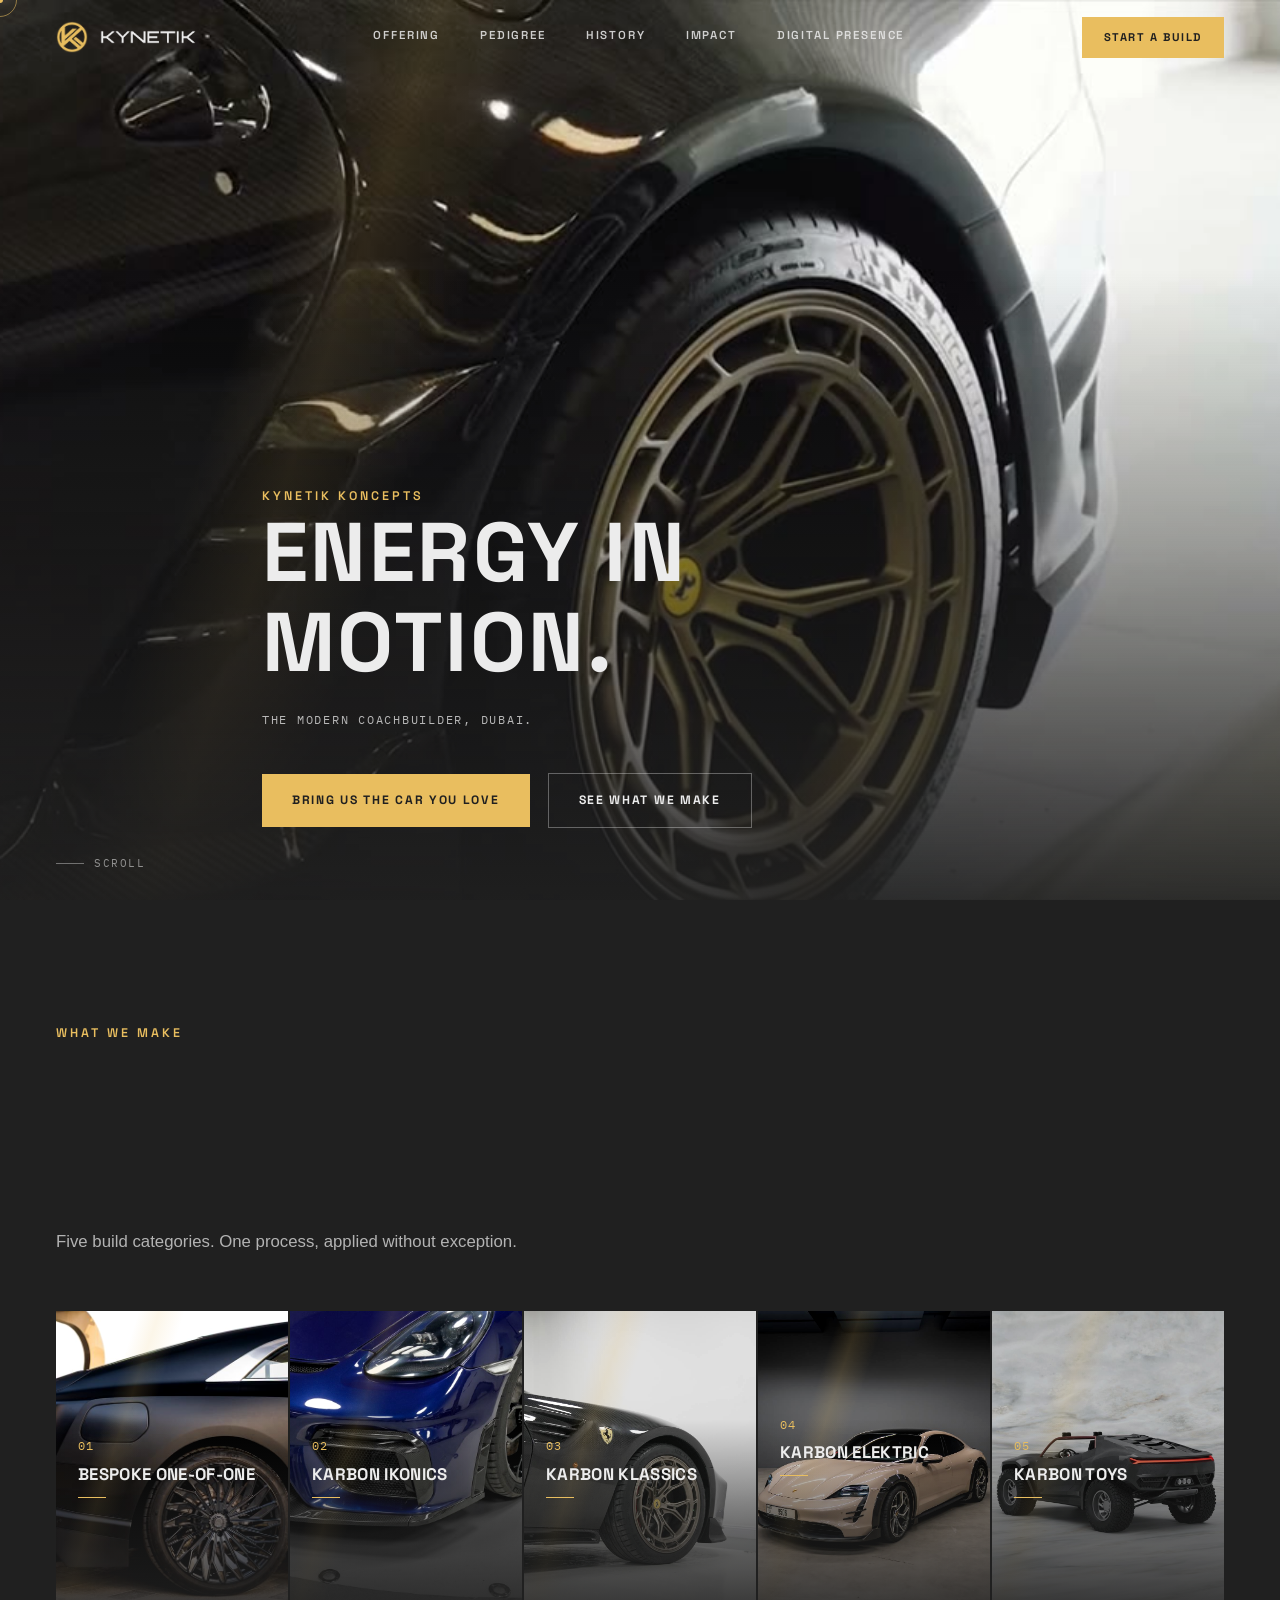
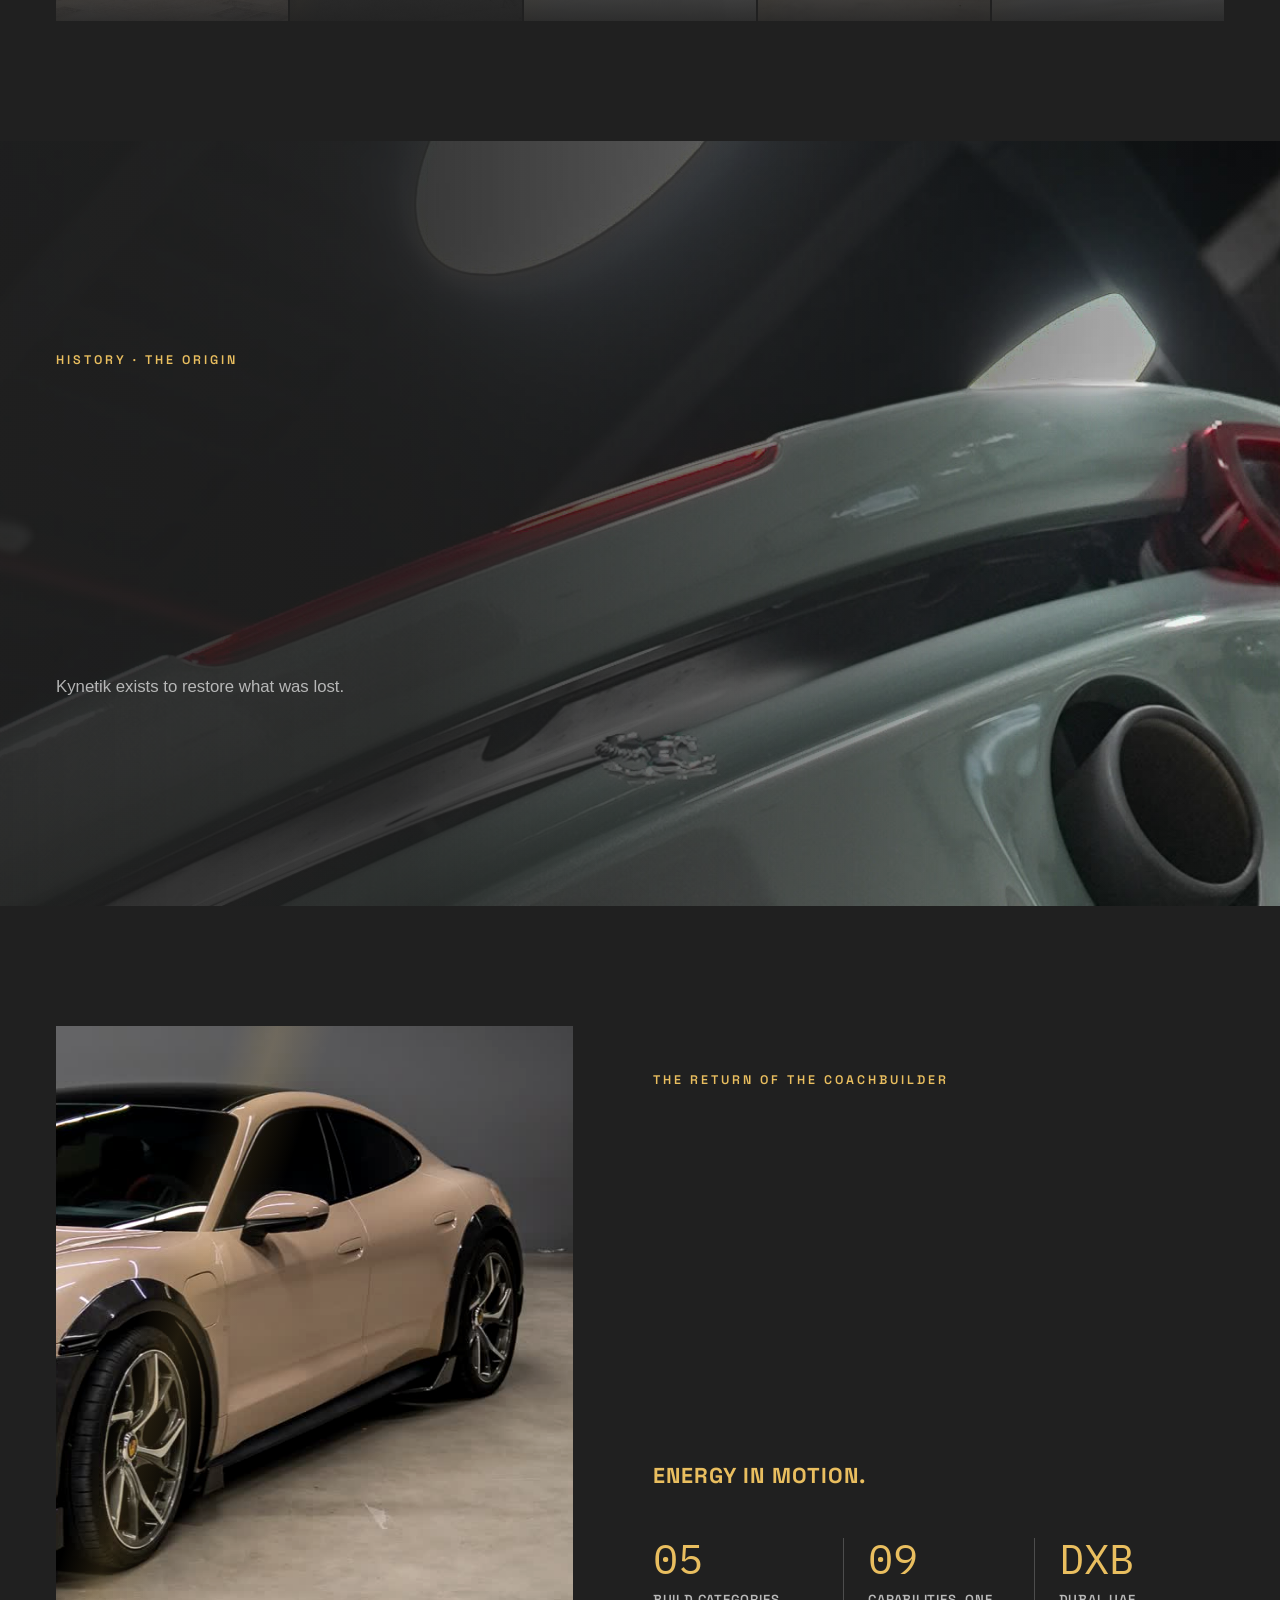
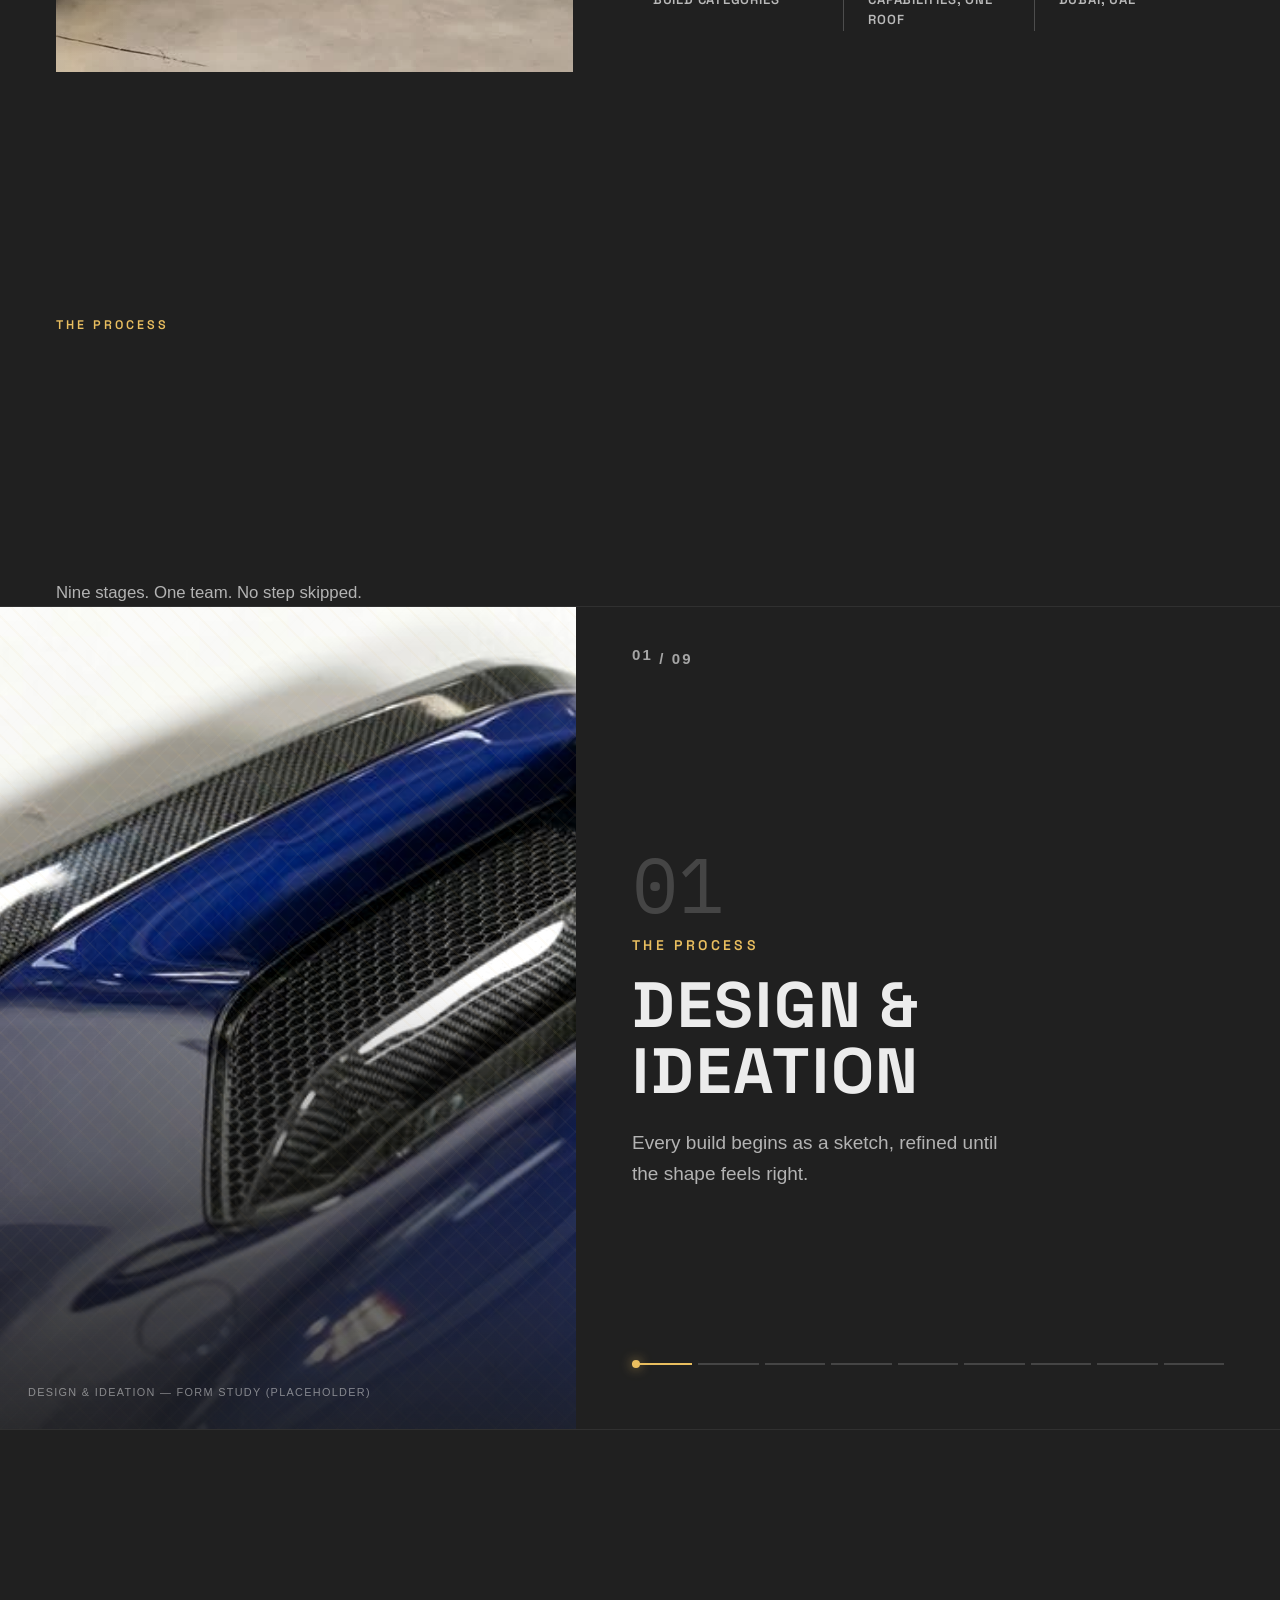
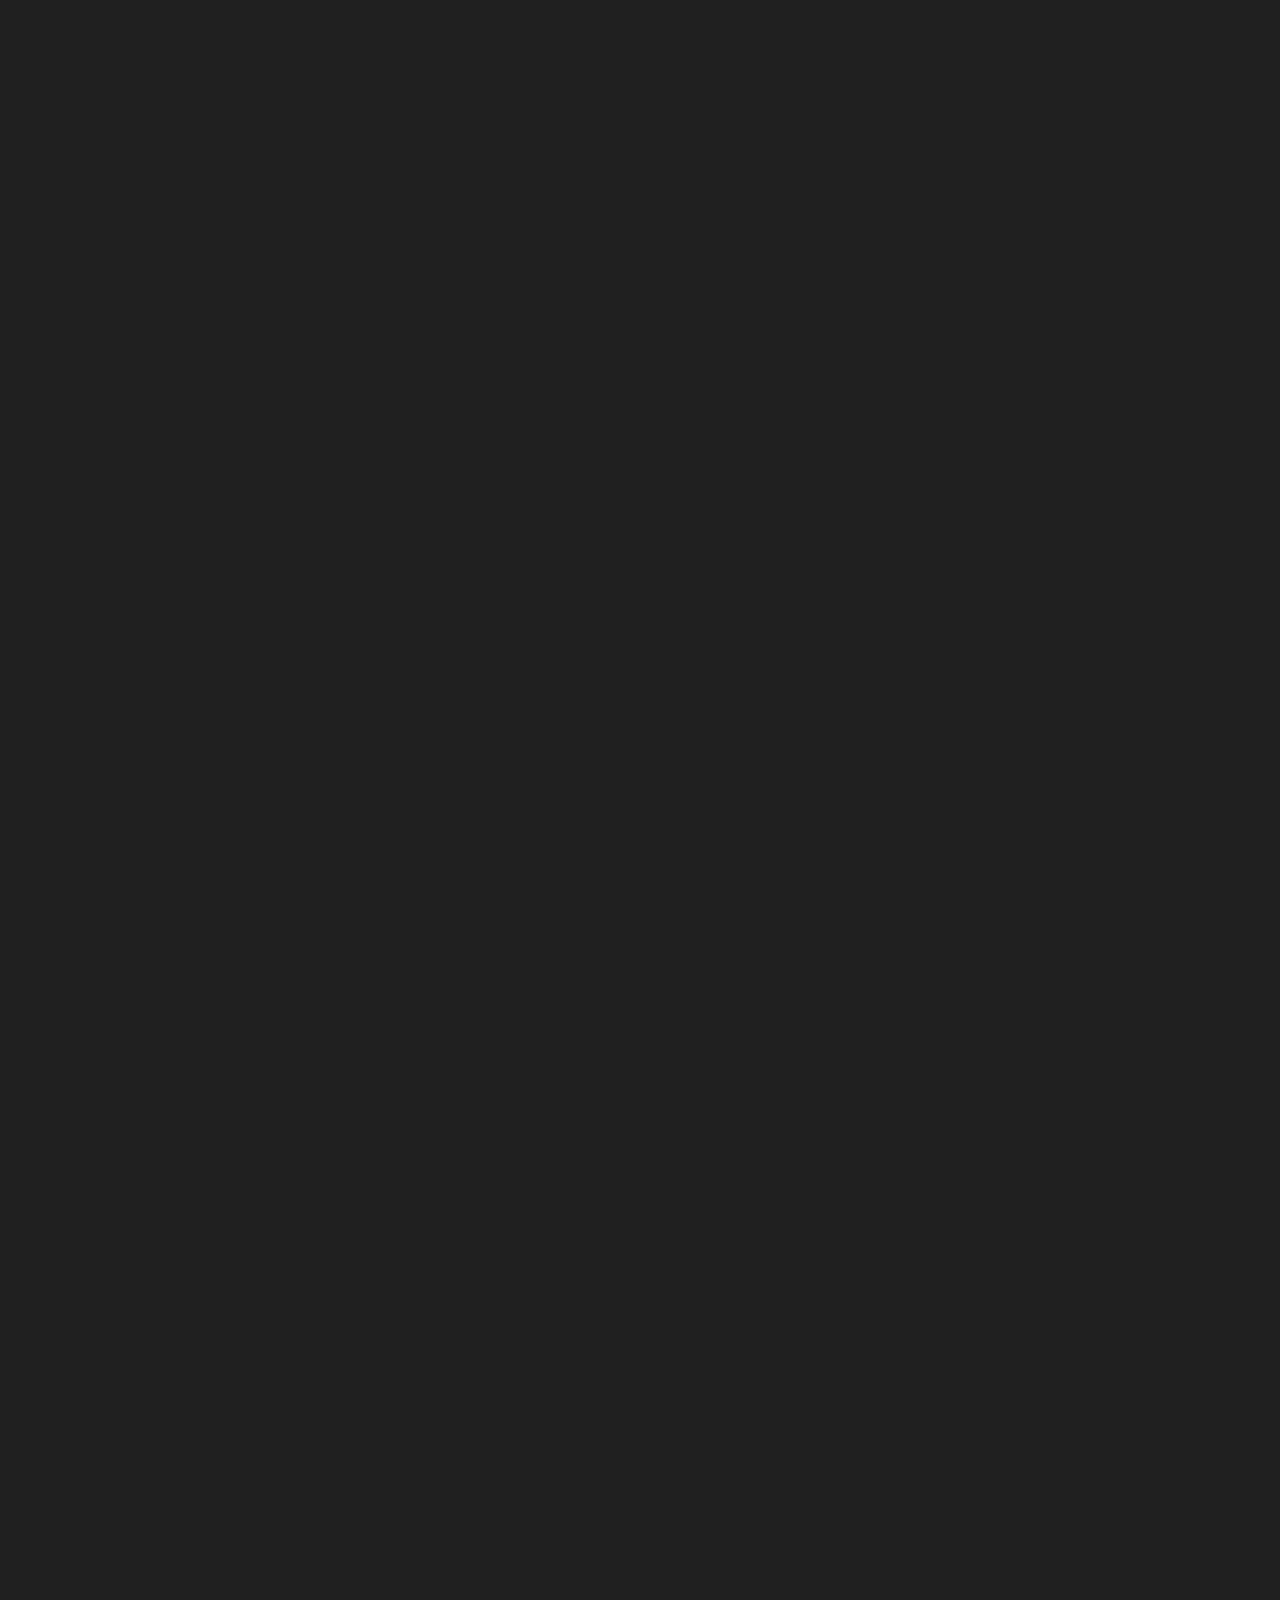
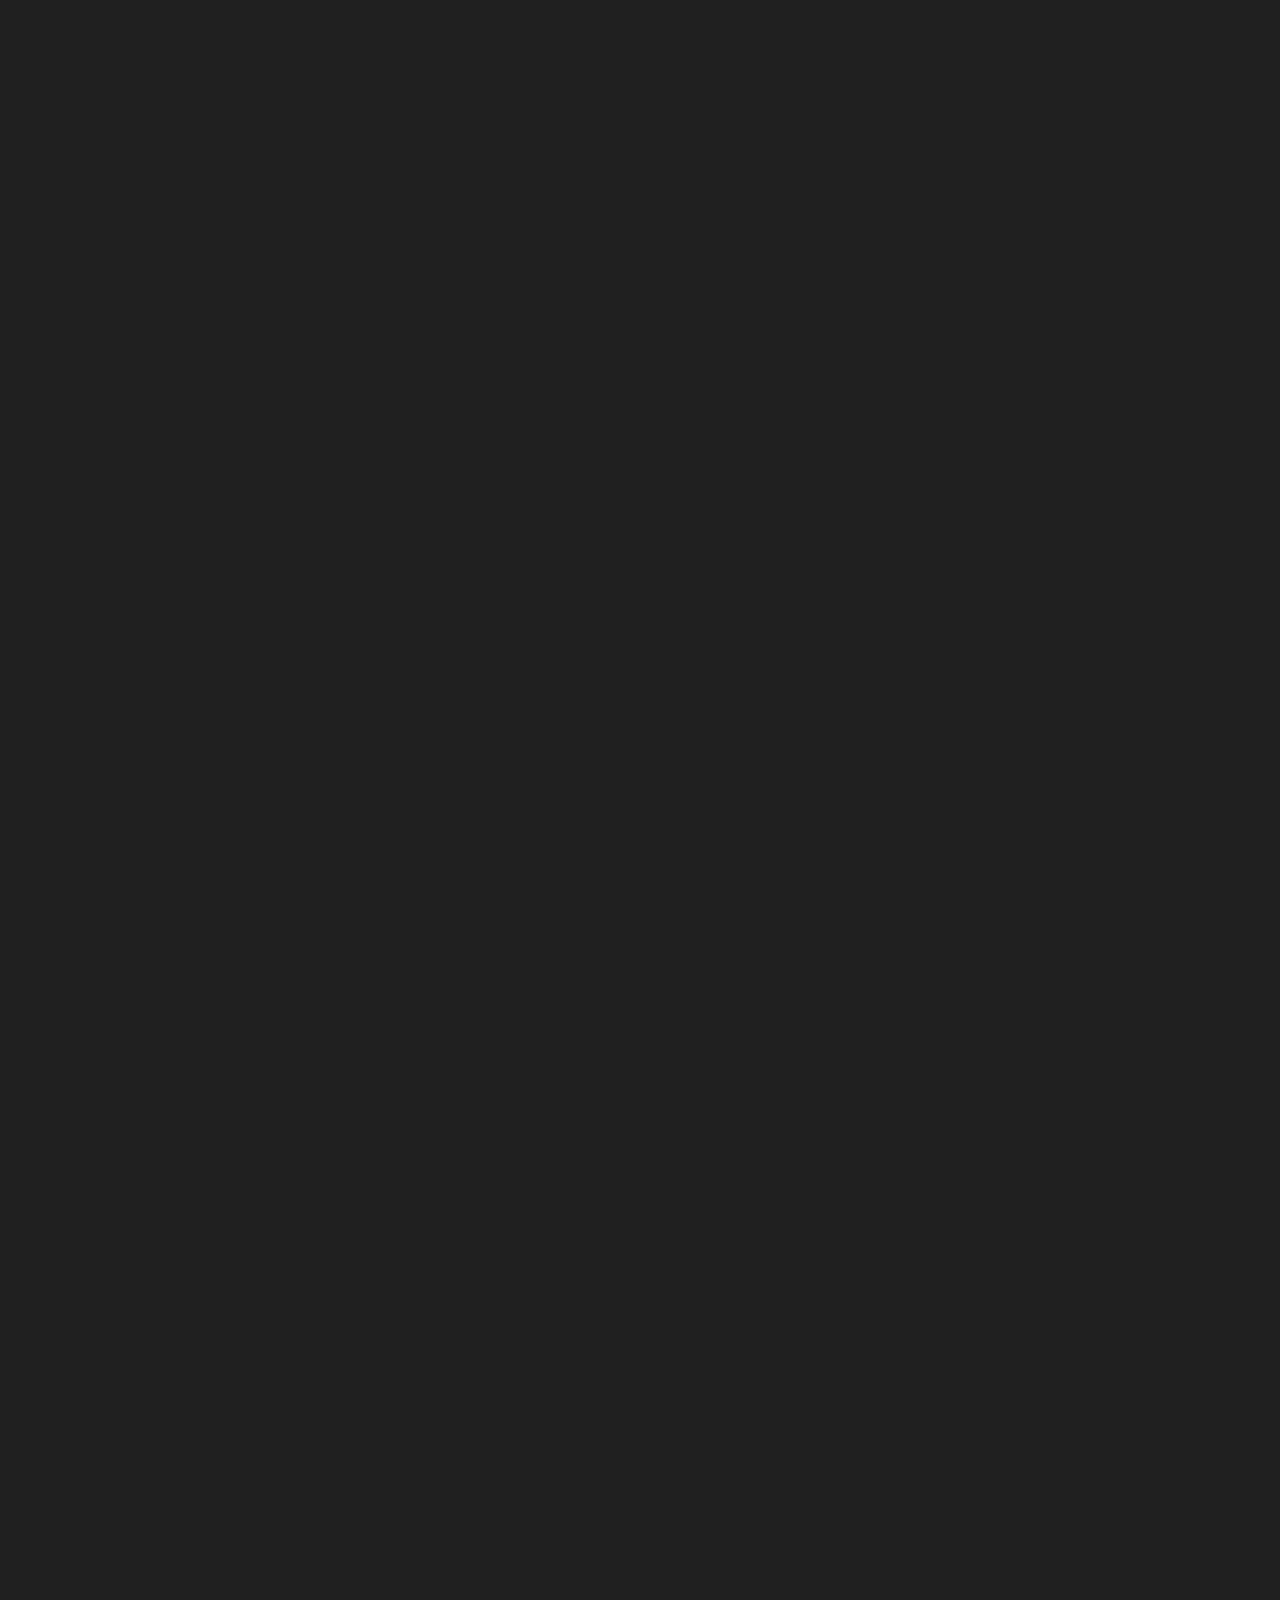
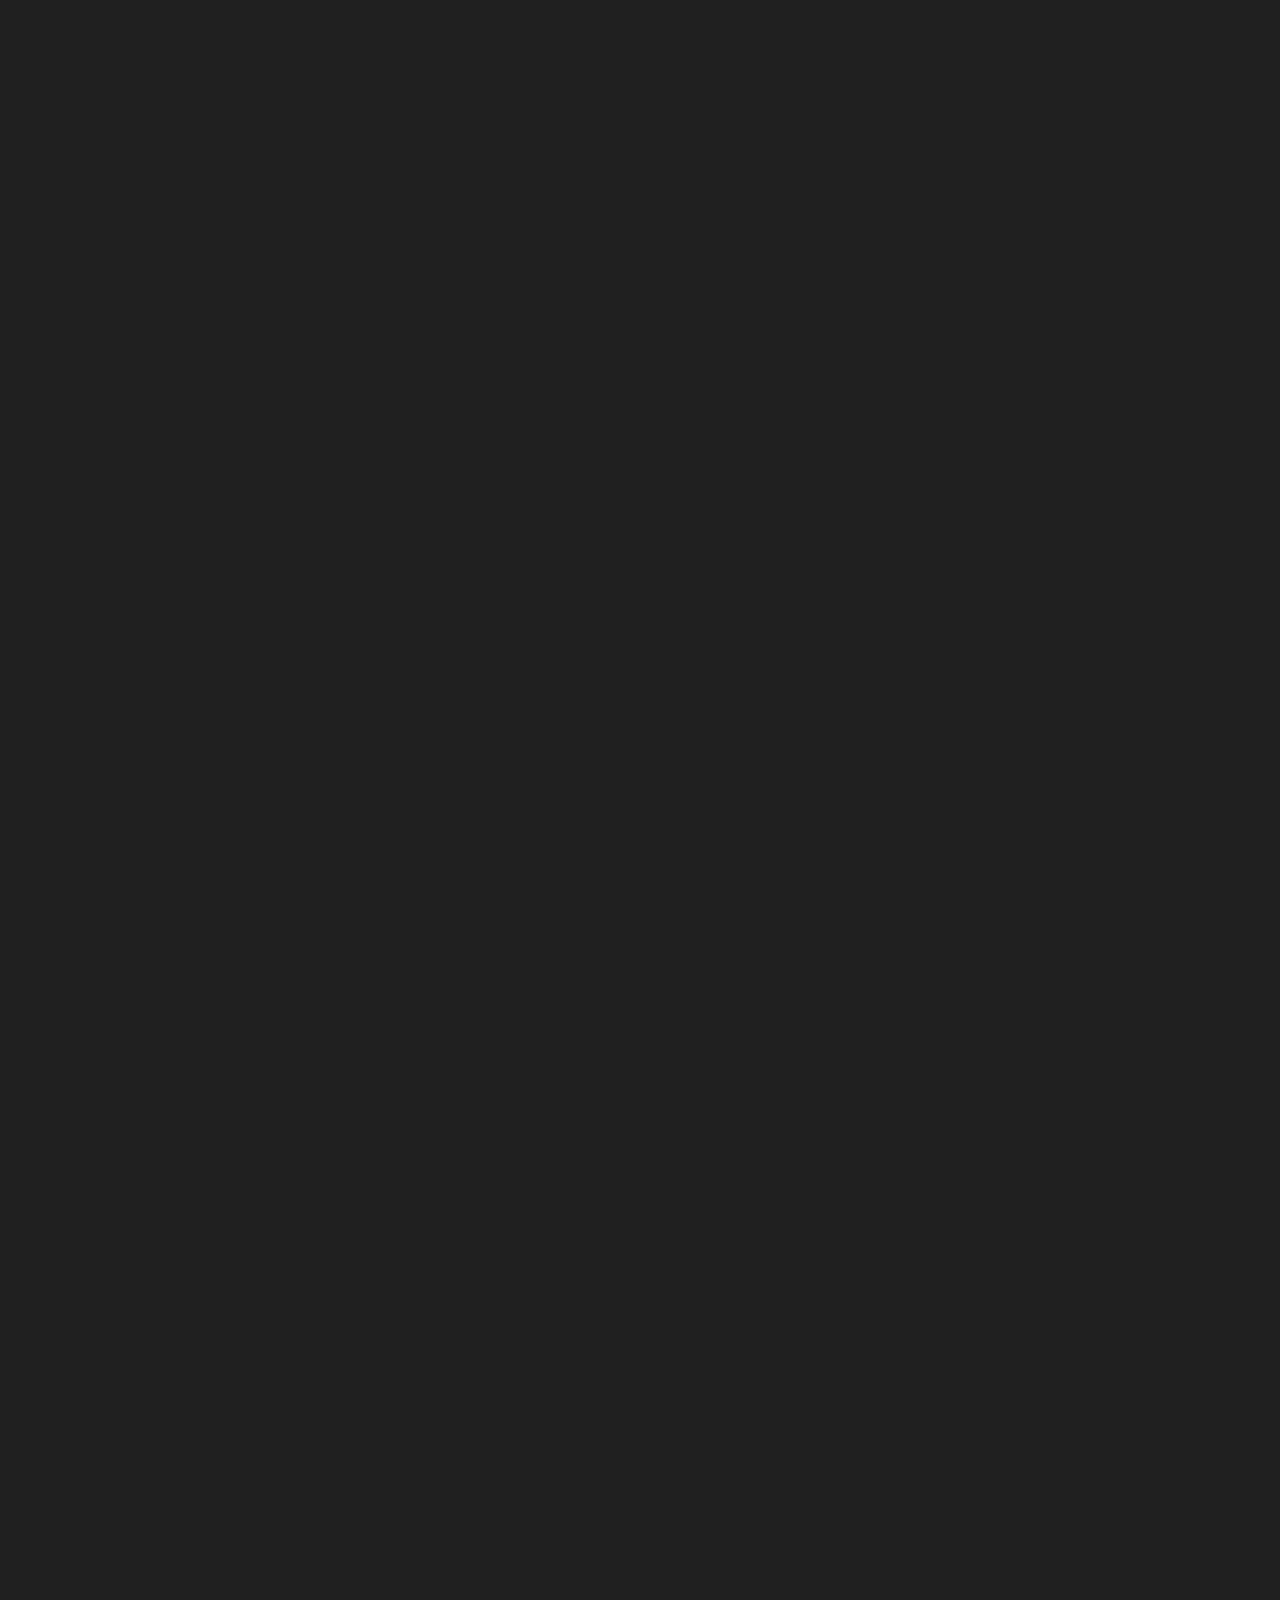
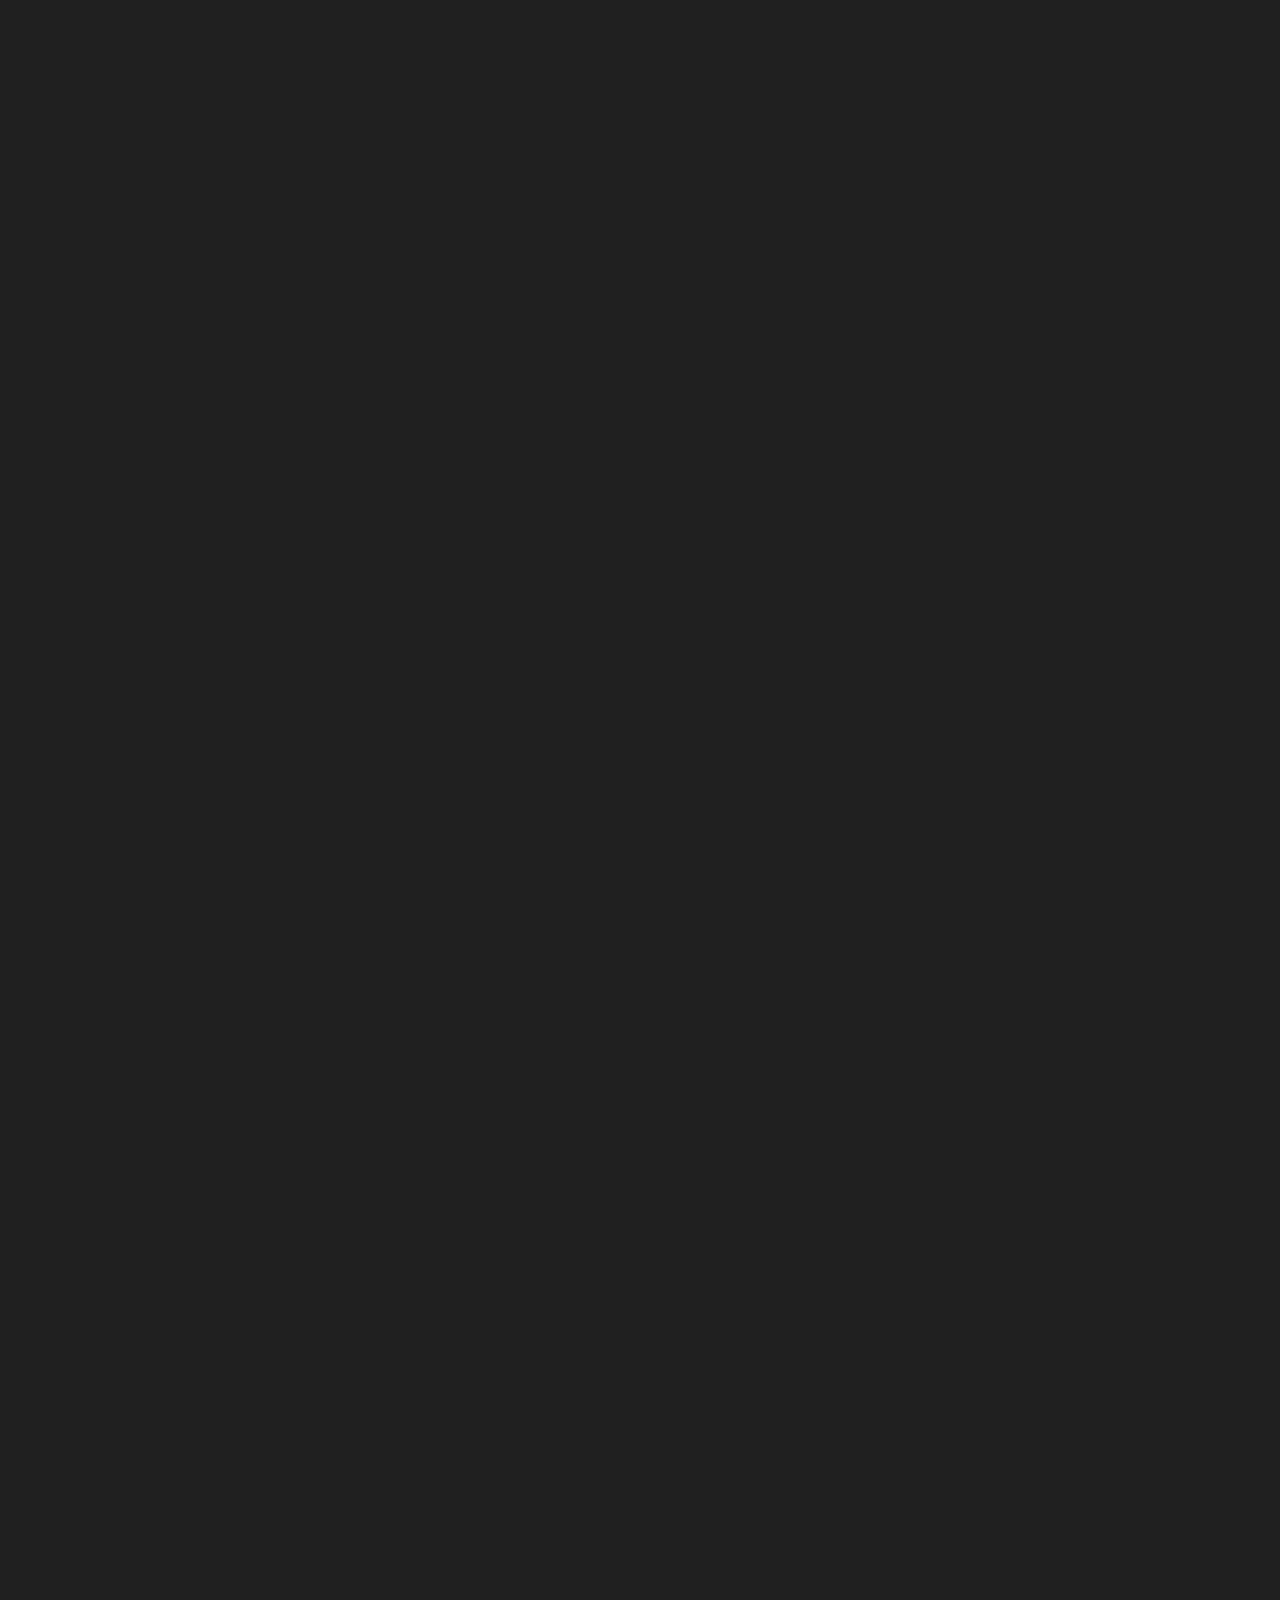
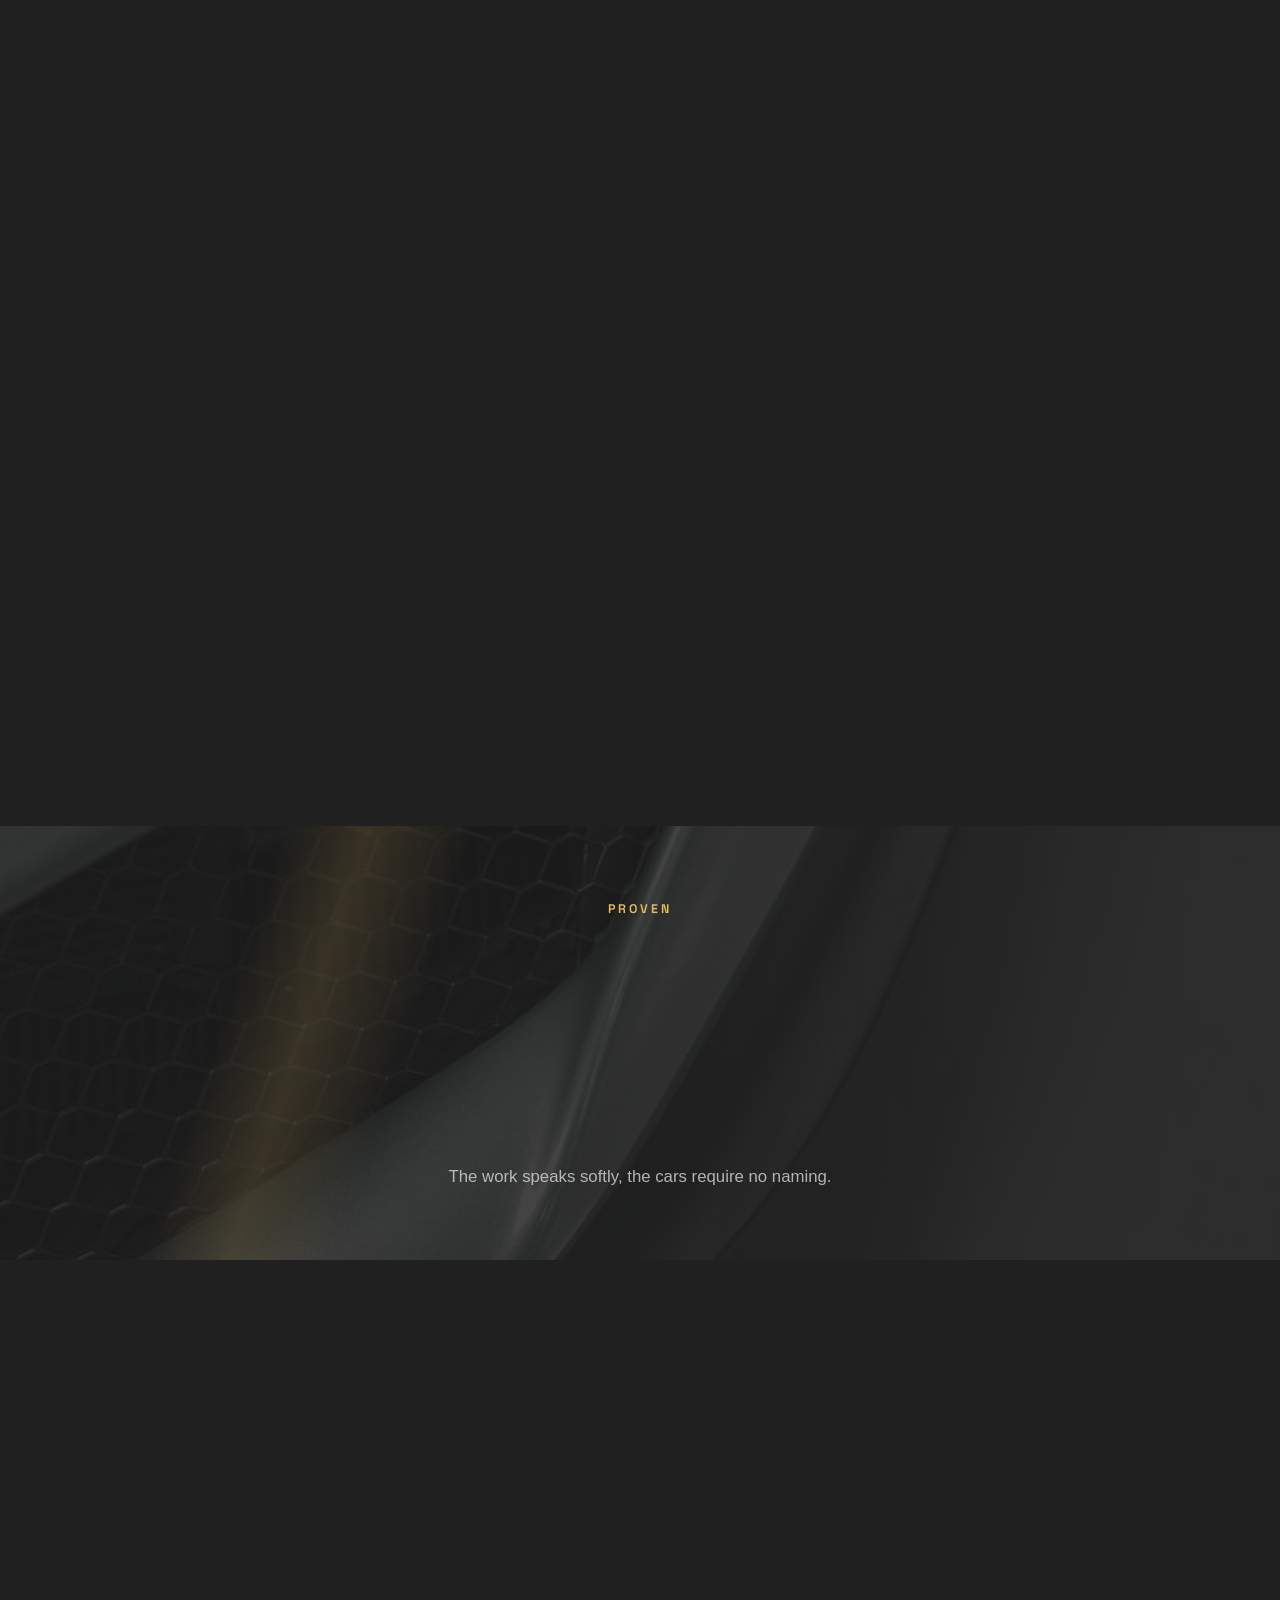
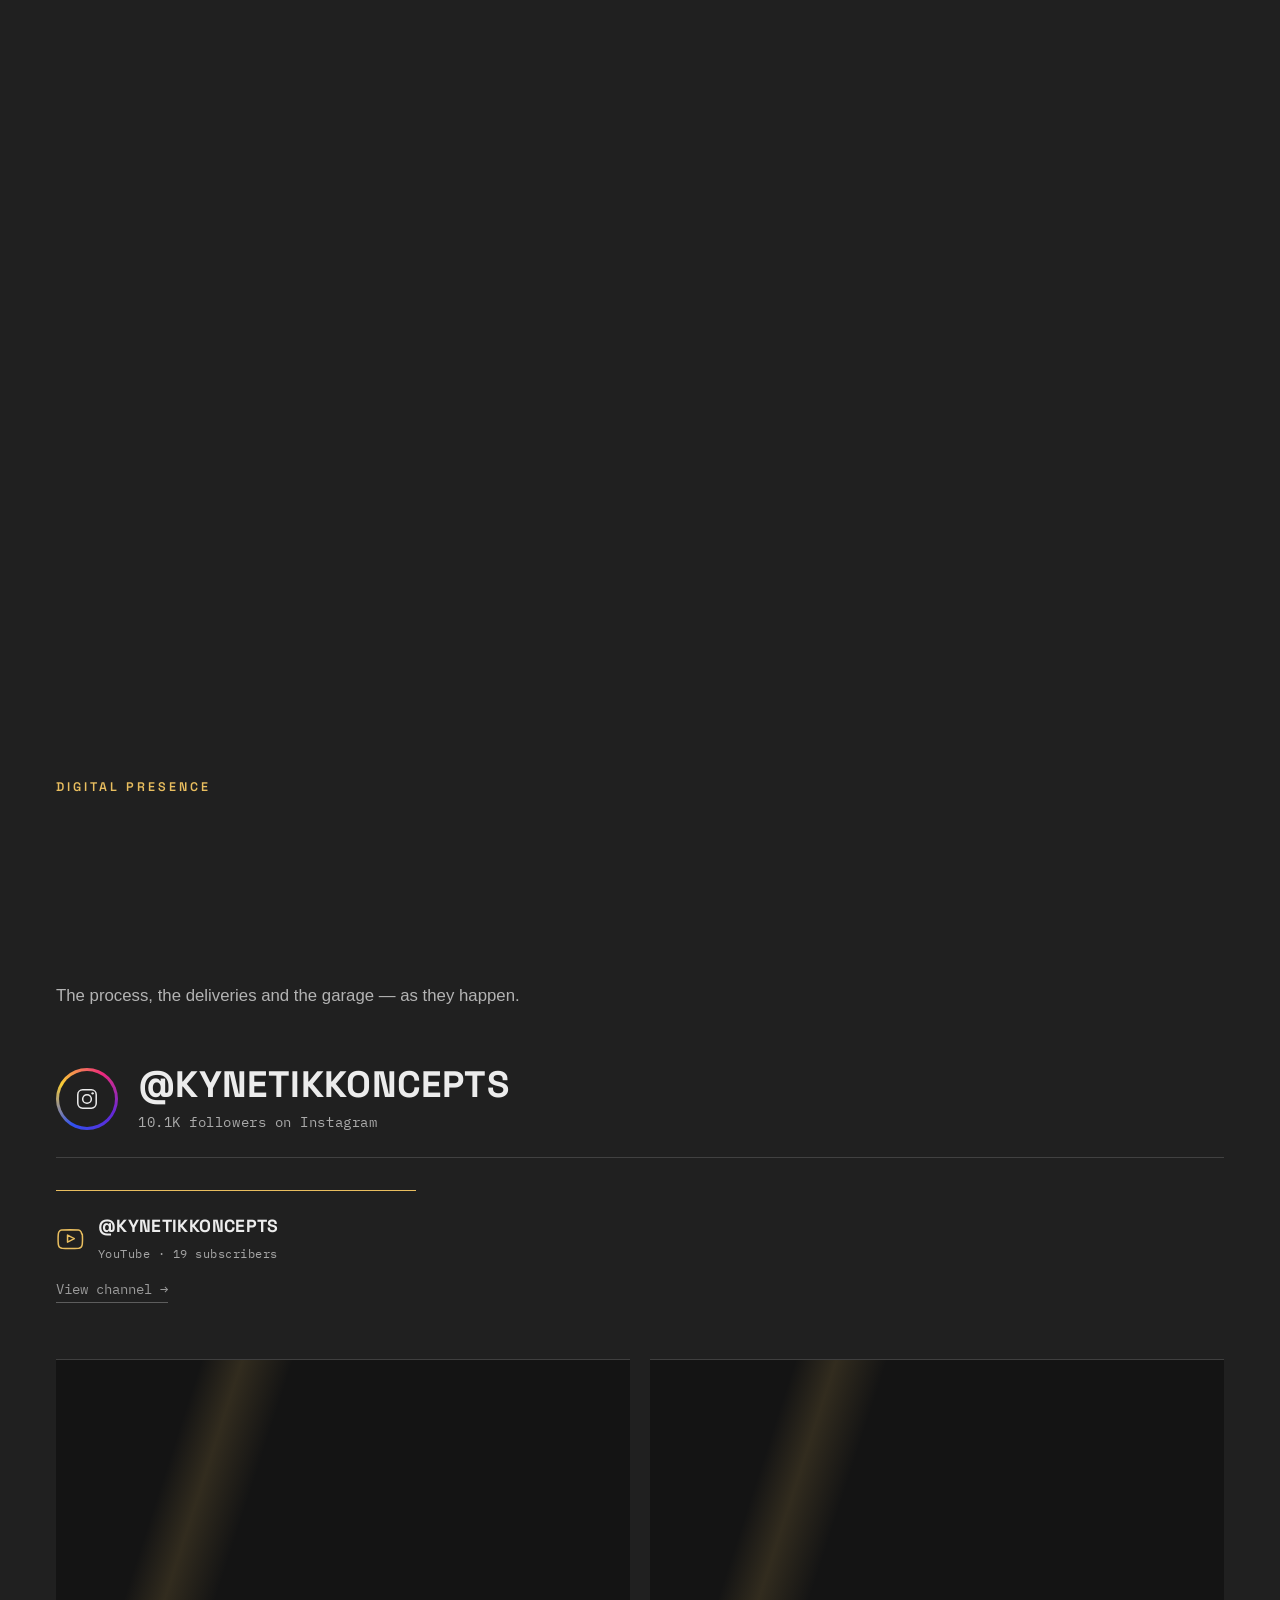
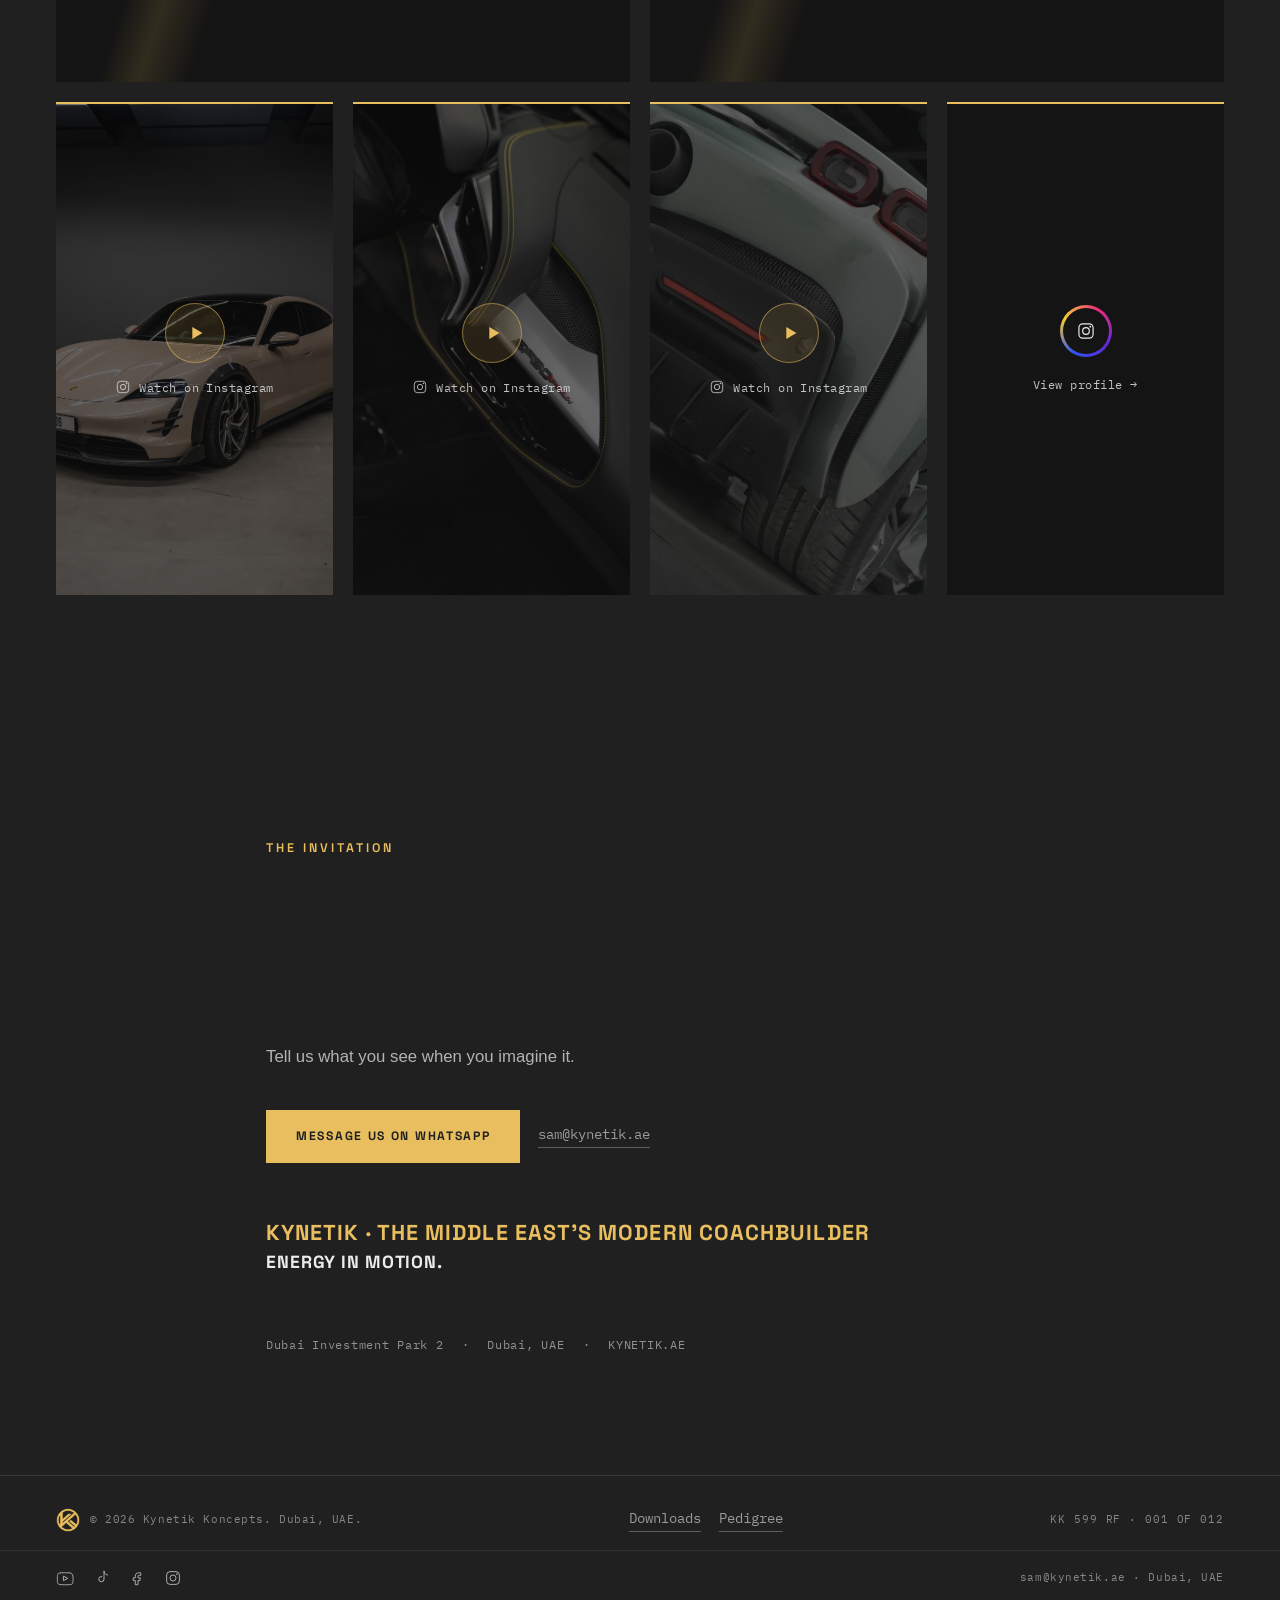
==== commit 2f7ee640: "Round 10: Digital Presence via /impeccable critique - View Profile placement, reel card Instagram fe" ====
--- a/index.html
+++ b/index.html
@@ -562,7 +562,15 @@
            only — not repeated anywhere else in the section. Ring is a true
            circle per DESIGN.md's shape rule (hard 0px corners or true
            circles, nothing rounded in between), not a copy of Instagram's
-           own rounded-corner UI. -->
+           own rounded-corner UI.
+           Round 10 (via /impeccable critique): this header used to also
+           carry "View profile →" (.ig-hook__cta), 637-659px of scroll away
+           from the 3 reel cards it should endorse — measured and confirmed
+           by Assessment B as a real proximity defect, not just a stylistic
+           one. That link now lives inside .social-embeds instead, as the
+           grid's 4th tile sitting directly beside the 3 reels (see below);
+           .ig-hook's job stays scoped to proving the account is real:
+           handle + follower count only. -->
       <a class="ig-hook js-cursor-target" href="https://www.instagram.com/kynetikkoncepts/" target="_blank" rel="noopener" aria-label="View @kynetikkoncepts on Instagram">
         <span class="ig-hook__ring" aria-hidden="true"><span class="ig-hook__ring-inner"><svg width="26" height="26" viewBox="0 0 24 24" fill="none" aria-hidden="true"><rect x="3.5" y="3.5" width="17" height="17" rx="4.5" stroke="currentColor" stroke-width="1.4"/><circle cx="12" cy="12" r="4" stroke="currentColor" stroke-width="1.4"/><circle cx="17.2" cy="6.8" r="1.1" fill="currentColor"/></svg></span></span>
         <span class="ig-hook__body">
@@ -570,7 +578,6 @@
           <!-- Follower count manually recorded 2026-09-19. Instagram/YouTube block automated scraping and this isn't wired to their APIs — update this number by hand periodically. See amend doc round 2 §5. -->
           <span class="ig-hook__meta">10.1K followers on Instagram</span>
         </span>
-        <span class="ig-hook__cta quiet-link">View profile &rarr;</span>
       </a>
 
       <div class="social-blocks">
@@ -629,6 +636,20 @@
           <span class="ig-native__play" aria-hidden="true"><svg width="22" height="22" viewBox="0 0 24 24" fill="currentColor"><path d="M8 5.5v13l11-6.5z"/></svg></span>
           <span class="ig-native__meta"><svg width="16" height="16" viewBox="0 0 24 24" fill="none" aria-hidden="true"><rect x="3.5" y="3.5" width="17" height="17" rx="4.5" stroke="currentColor" stroke-width="1.3"/><circle cx="12" cy="12" r="4" stroke="currentColor" stroke-width="1.3"/><circle cx="17.2" cy="6.8" r="1.1" fill="currentColor"/></svg>Watch on Instagram</span>
         </a>
+        <!-- Round 10 (via /impeccable critique, P1): "View profile" relocated
+             here from .ig-hook above — a 4th grid tile sitting directly
+             beside the 3 reels it endorses instead of 637-659px away.
+             At >=1024px the grid is 4 columns and the two video embeds
+             (grid-column:span 2 each) already fill row 1 completely, so
+             the 3 reel cards wrap to row 2 with one column free — this tile
+             fills that column instead of leaving it empty, landing in the
+             same row as the reels by construction, not a placement hack.
+             Below 1024px it simply follows the reels in normal grid flow,
+             immediately adjacent either way. -->
+        <a class="social-embed social-embed--ig-cta js-cursor-target" href="https://www.instagram.com/kynetikkoncepts/" target="_blank" rel="noopener" aria-label="View @kynetikkoncepts on Instagram">
+          <span class="ig-cta__ring" aria-hidden="true"><span class="ig-cta__ring-inner"><svg width="20" height="20" viewBox="0 0 24 24" fill="none" aria-hidden="true"><rect x="3.5" y="3.5" width="17" height="17" rx="4.5" stroke="currentColor" stroke-width="1.4"/><circle cx="12" cy="12" r="4" stroke="currentColor" stroke-width="1.4"/><circle cx="17.2" cy="6.8" r="1.1" fill="currentColor"/></svg></span></span>
+          <span class="ig-cta__label">View profile &rarr;</span>
+        </a>
       </div>
     </div>
   </section>
--- a/assets/css/site.css
+++ b/assets/css/site.css
@@ -953,10 +953,14 @@
     display:block; margin-top:6px; font-family:var(--font-mono); font-size:0.85rem;
     letter-spacing:0.04em; color:rgba(236,236,236,0.68);
   }
-  .ig-hook__cta{ flex-shrink:0; }
+  /* round 10 (via /impeccable critique, P1): .ig-hook__cta ("View profile")
+     used to live here, flex-wrapping onto its own row on mobile per the
+     rule this comment replaced — measured at 637-659px from the 3 reel
+     cards it was meant to endorse. Relocated into .social-embeds as the
+     grid's 4th tile (see .social-embed--ig-cta below); this header's job
+     is scoped to proving the account is real now, nothing else. */
   @media(max-width:640px){
     .ig-hook{ flex-wrap:wrap; row-gap:12px; }
-    .ig-hook__cta{ width:100%; margin-left:82px; }
   }
   @media (prefers-reduced-motion: reduce){ .ig-hook__ring{ transition:none; } }
 
@@ -984,8 +988,16 @@
      photo is a real site image standing in for the reel's thumbnail —
      Instagram doesn't expose that without logging in (see the HTML
      comment), so this at least isn't a blank/empty card. */
+  /* round 10 (via /impeccable critique, P1): the accent border here used
+     to just override .social-embed's shared 1px/rgba(236,236,236,0.2)
+     hairline to solid gold at the same 1px weight as the plain video
+     cards next to it — Assessment A/B both read that as "doesn't
+     register" against .ig-hook's full gradient ring. Bumped to 2px, a
+     restrained escalation within the site's own hairline vocabulary, not
+     a new device, so these 3 cards carry a visibly stronger version of
+     the same signal the video cards use only faintly. */
   .social-embed--ig-native{
-    aspect-ratio:9/16; border-top-color:var(--vintage-yellow);
+    aspect-ratio:9/16; border-top:2px solid var(--vintage-yellow);
     display:flex; flex-direction:column; align-items:center; justify-content:center; gap:16px;
   }
   .ig-native__bg{ position:absolute; inset:0; width:100%; height:100%; object-fit:cover; filter:saturate(0.85) brightness(0.7); transition:transform var(--dur-med) var(--ease-precise); }
@@ -1001,17 +1013,59 @@
      shadow blur is exactly the generated-UI combination /impeccable
      flags, and the frosted fill already gives it enough presence
      without one. Same class on all three ig-native cards, so sizing and
-     position stay identical across them. */
+     position stay identical across them.
+     Round 10 (via /impeccable critique, P1): rest state used to be
+     neutral rgba(236,236,236,...) gray, only turning gold on hover —
+     Assessment B confirmed no accent colour touched the card at rest at
+     all. Rather than repeat Instagram's own multi-colour gradient here
+     (round 9 deliberately scoped that to .ig-hook__ring alone, "used
+     exactly once... nowhere else in the section", and DESIGN.md's One
+     Accent Rule backs that scoping), the fix leans on the site's own
+     single accent instead: the play button now rests in the same
+     Vintage Yellow the border above already carries, so the colour
+     signal is present before any hover, not only after. */
   .ig-native__play{
-    position:relative; width:60px; height:60px; border-radius:50%; border:1.5px solid rgba(236,236,236,0.55);
-    display:flex; align-items:center; justify-content:center; color:var(--foster-white);
-    background:rgba(236,236,236,0.14);
+    position:relative; width:60px; height:60px; border-radius:50%; border:1.5px solid rgba(233,190,95,0.5);
+    display:flex; align-items:center; justify-content:center; color:var(--vintage-yellow);
+    background:rgba(233,190,95,0.12);
     transition:transform var(--dur-med) var(--ease-precise), border-color var(--dur-med) var(--ease-precise), color var(--dur-med) var(--ease-precise), background var(--dur-med) var(--ease-precise);
   }
   .ig-native__play svg{ transform:translateX(1px); }
-  .social-embed--ig-native:hover .ig-native__play{ transform:scale(1.1); border-color:var(--vintage-yellow); color:var(--vintage-yellow); background:rgba(233,190,95,0.14); }
+  .social-embed--ig-native:hover .ig-native__play{ transform:scale(1.1); border-color:var(--vintage-yellow); background:rgba(233,190,95,0.22); }
   .ig-native__meta{
     position:relative; display:flex; align-items:center; gap:8px; font-family:var(--font-mono); font-size:0.72rem;
     letter-spacing:0.04em; color:rgba(236,236,236,0.8); transition:color var(--dur-med) var(--ease-precise);
   }
   .social-embed--ig-native:hover .ig-native__meta{ color:var(--vintage-yellow); }
+
+  /* round 10 (via /impeccable critique, P1): "View profile", relocated
+     from .ig-hook — same card shape/ground as .social-embed--ig-native
+     (dark, hairline top, 9:16) so it reads as one family with the 3
+     reels rather than a foreign element dropped beside them, but with no
+     backdrop photo or play button so it's still unmistakably "the 4th,
+     different tile", not a fourth reel. Reuses the header's own gradient
+     ring at a smaller scale — the section's one Instagram colour cue
+     still appears in exactly two places total (the header, and this,
+     its direct echo), not scattered across the grid. */
+  .social-embed--ig-cta{
+    aspect-ratio:9/16; border-top:2px solid var(--vintage-yellow);
+    display:flex; flex-direction:column; align-items:center; justify-content:center; gap:18px;
+    transition:background var(--dur-med) var(--ease-precise);
+  }
+  .social-embed--ig-cta:is(:hover, :focus-visible){ background:rgba(233,190,95,0.06); }
+  .ig-cta__ring{
+    flex-shrink:0; width:52px; height:52px; border-radius:50%; padding:3px;
+    background:conic-gradient(from -60deg, #f9ce34, #ee2a7b, #6228d7, #3051f1, #f9ce34);
+    transition:transform var(--dur-med) var(--ease-precise);
+  }
+  .social-embed--ig-cta:is(:hover, :focus-visible) .ig-cta__ring{ transform:scale(1.08); }
+  .ig-cta__ring-inner{
+    width:100%; height:100%; border-radius:50%; background:#141414;
+    display:flex; align-items:center; justify-content:center; color:var(--foster-white);
+  }
+  .ig-cta__label{
+    font-family:var(--font-mono); font-size:0.78rem; letter-spacing:0.04em; color:rgba(236,236,236,0.8);
+    transition:color var(--dur-med) var(--ease-precise);
+  }
+  .social-embed--ig-cta:is(:hover, :focus-visible) .ig-cta__label{ color:var(--vintage-yellow); }
+  @media (prefers-reduced-motion: reduce){ .ig-cta__ring{ transition:none; } }
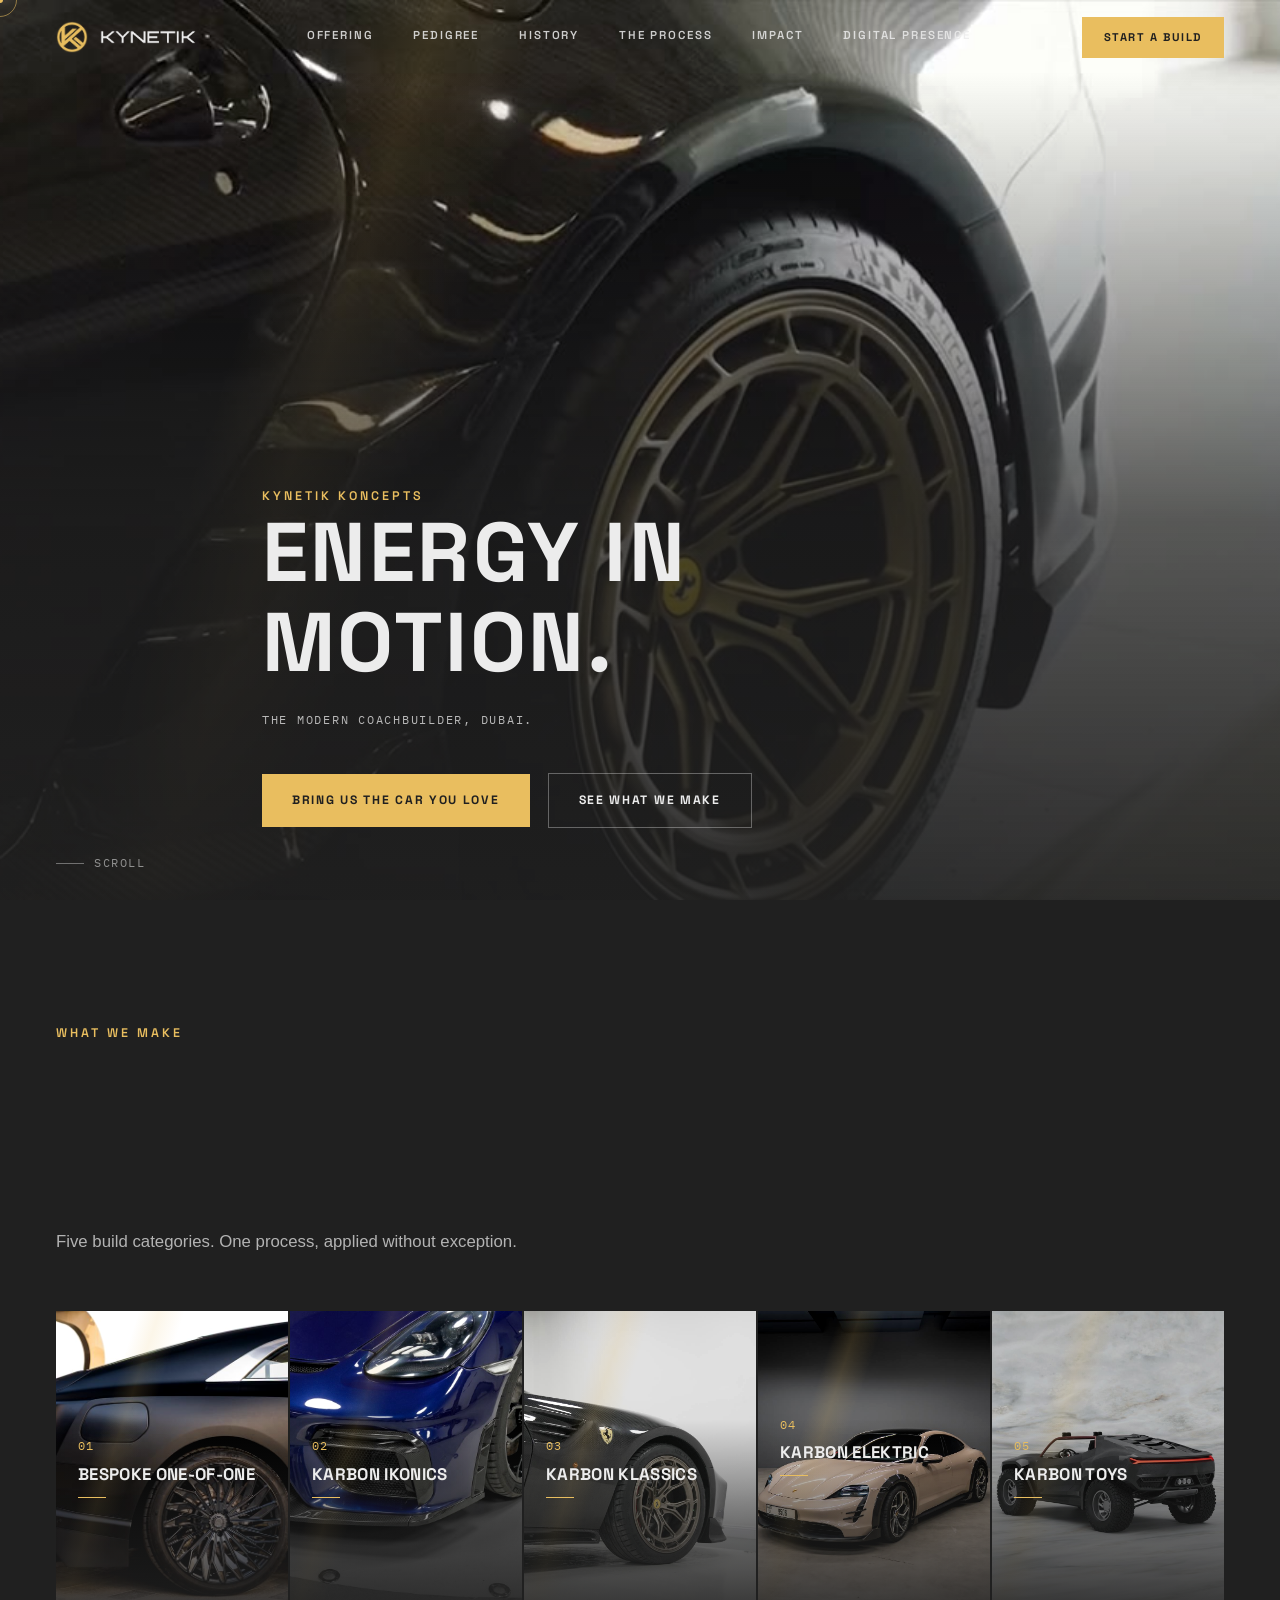
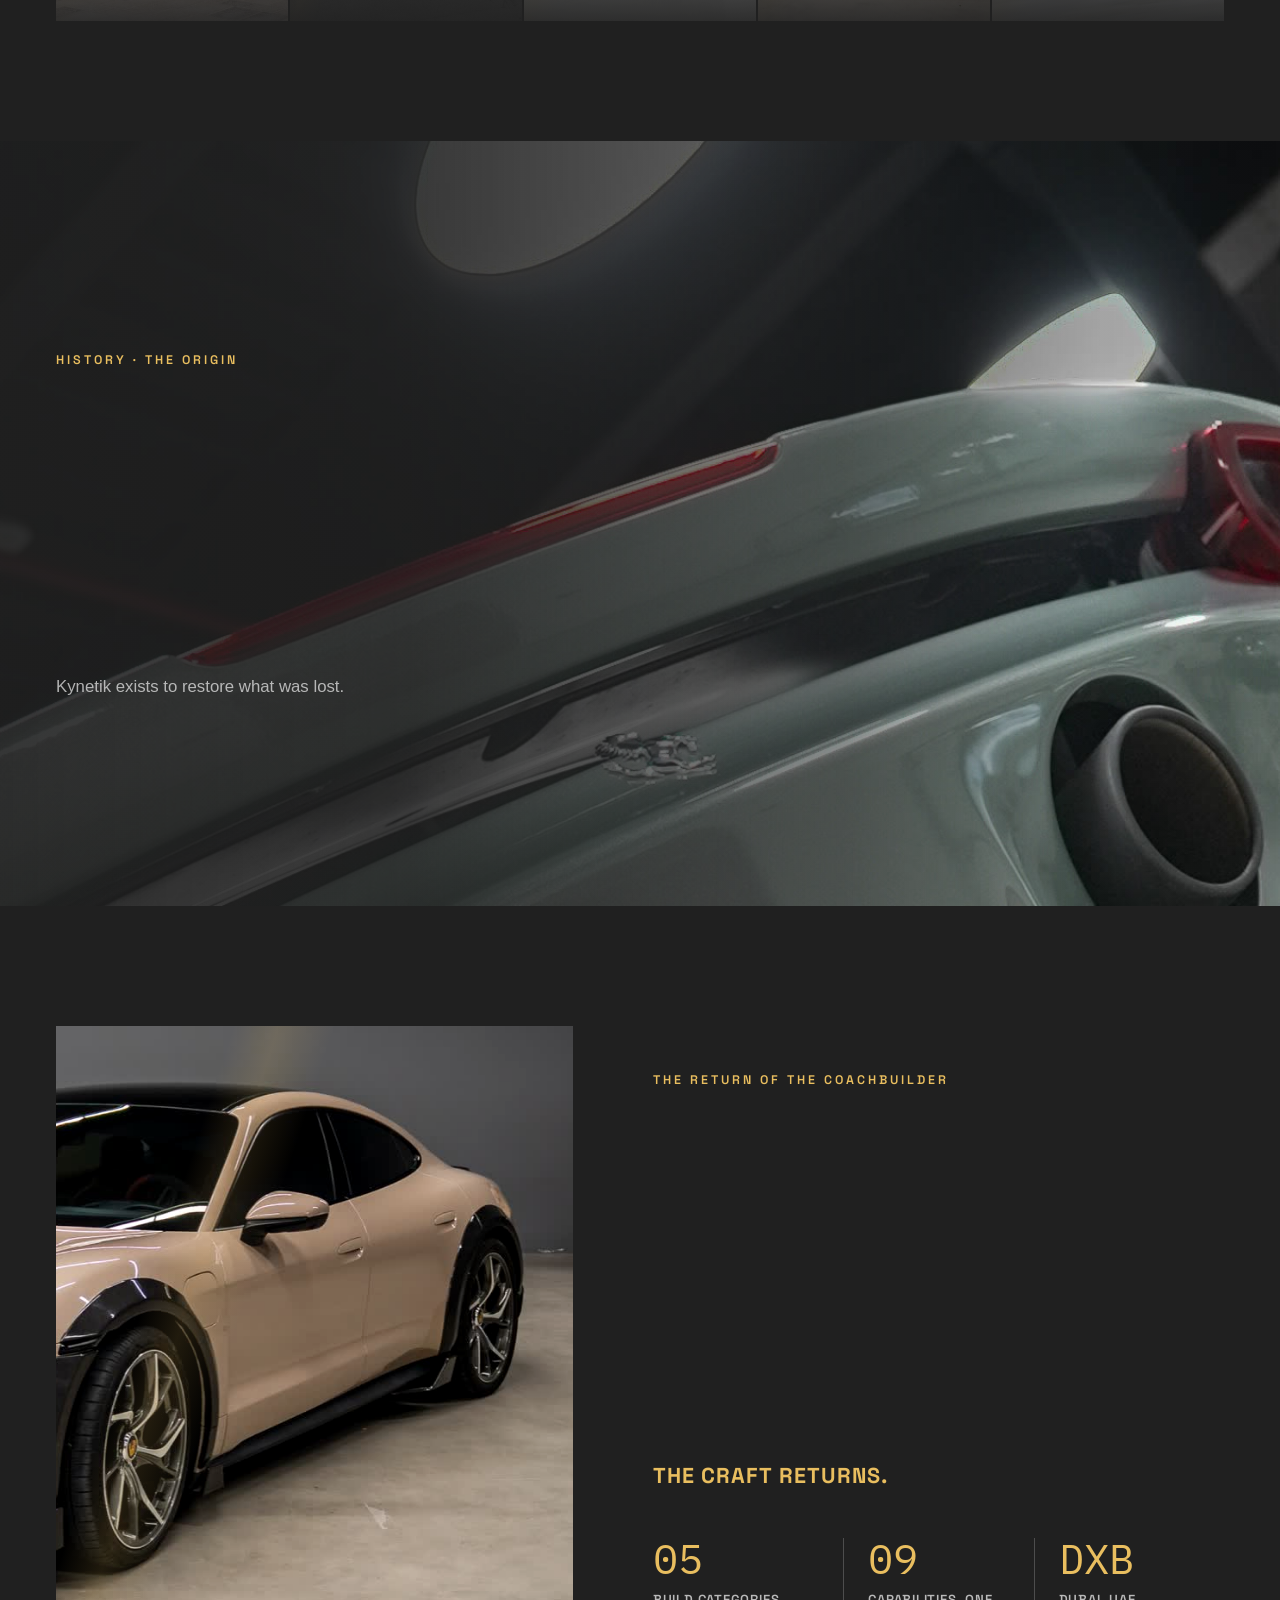
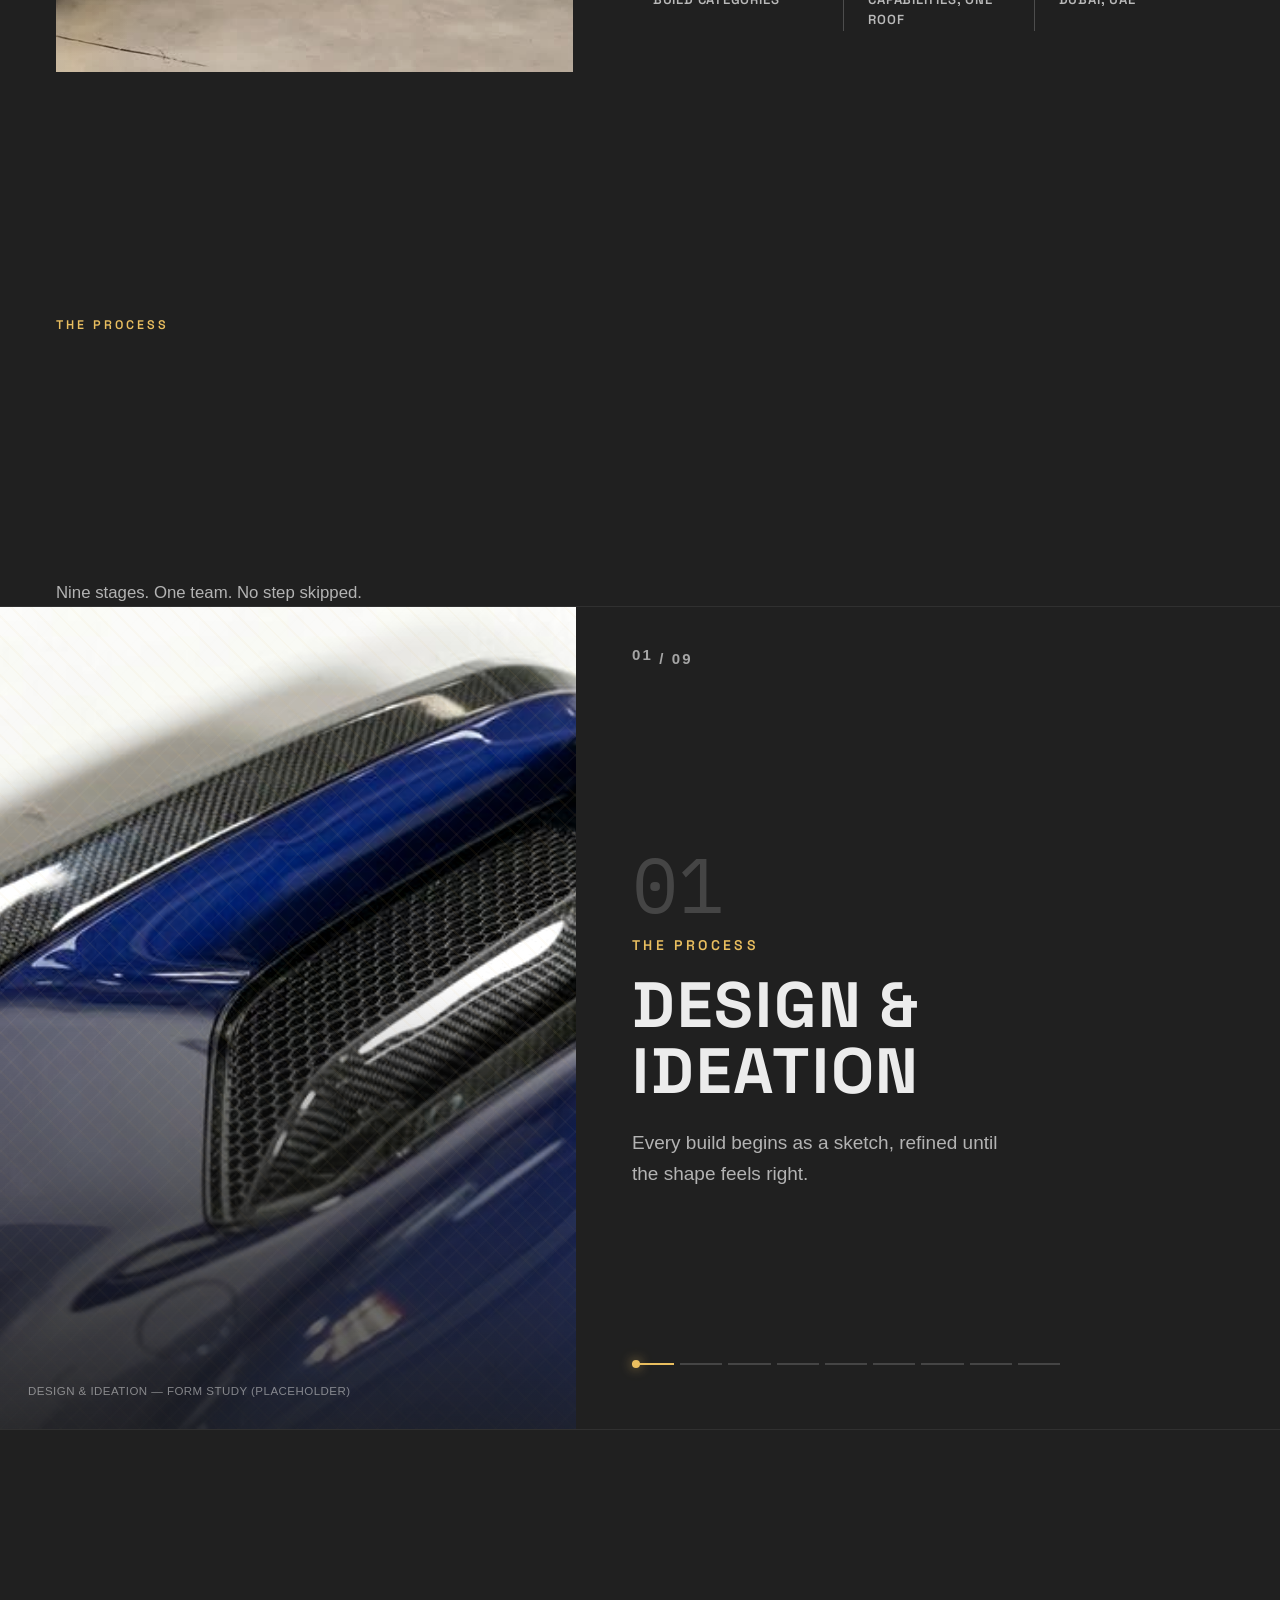
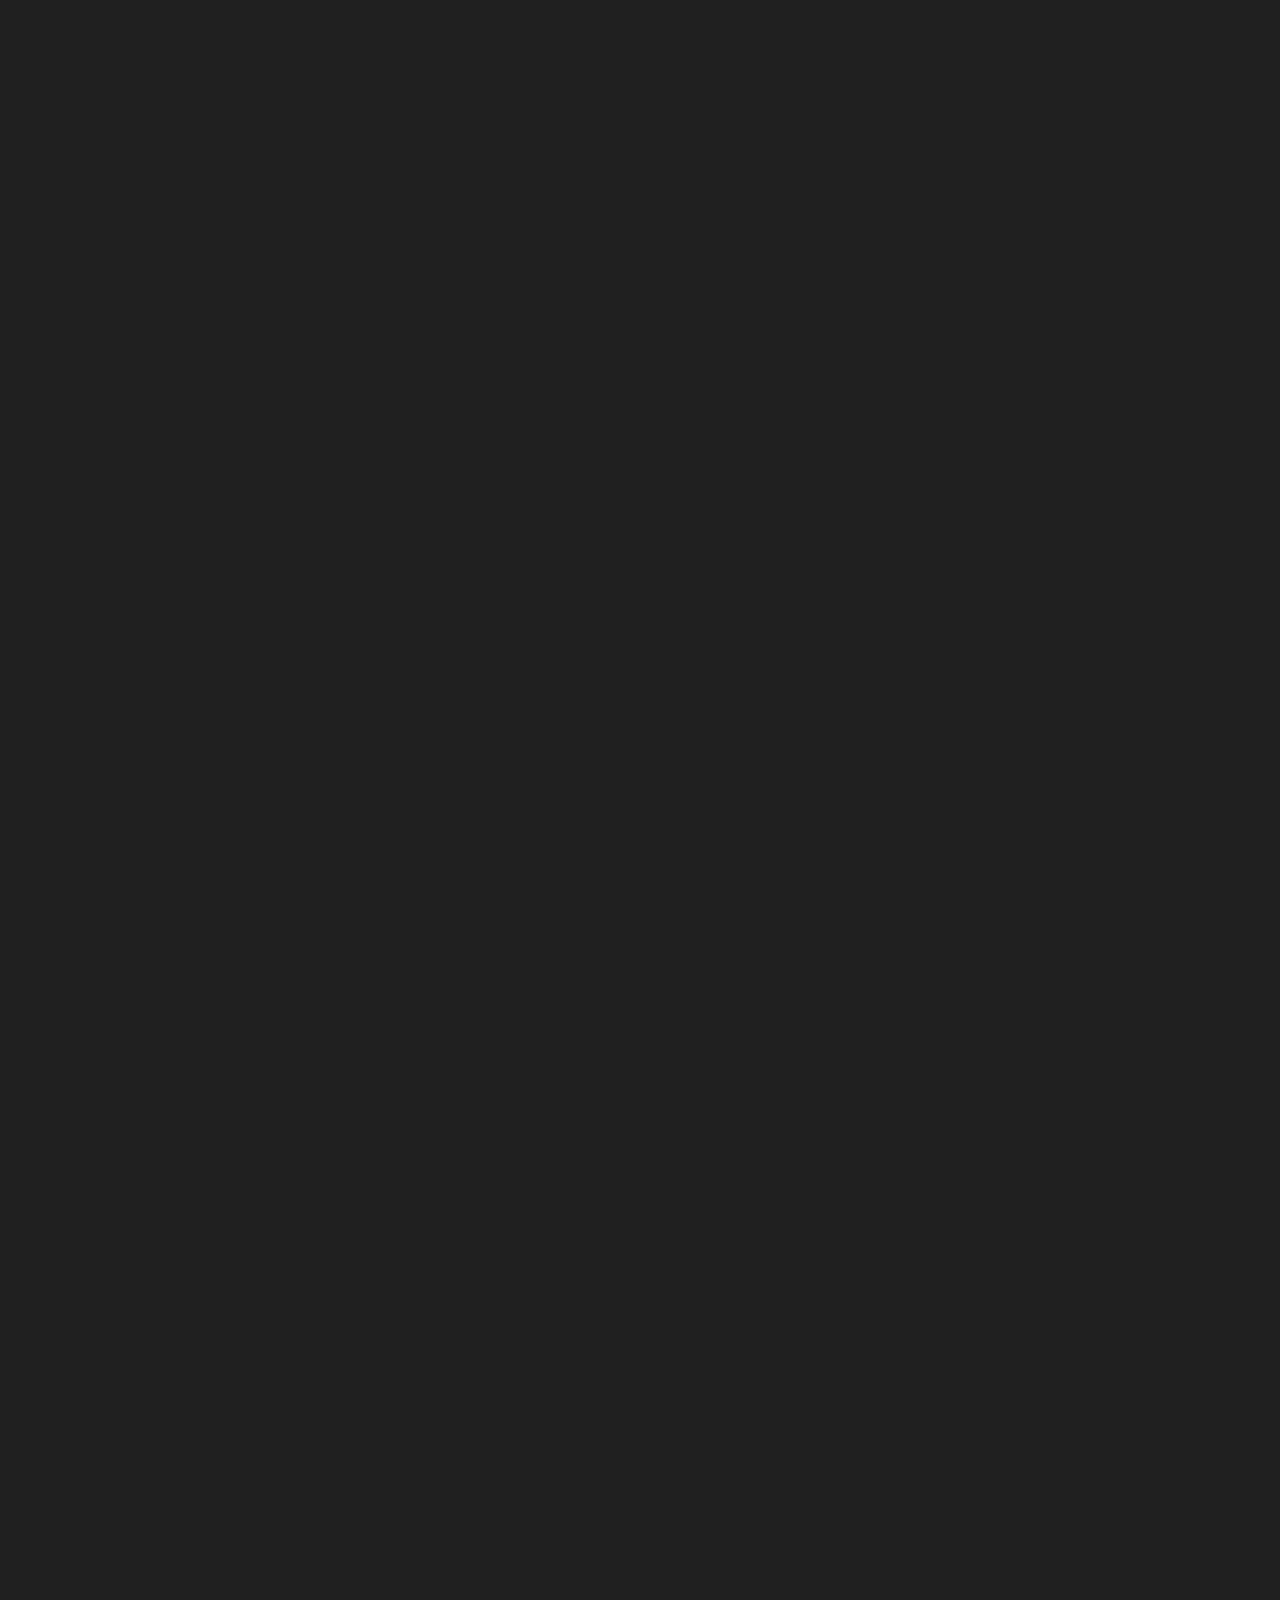
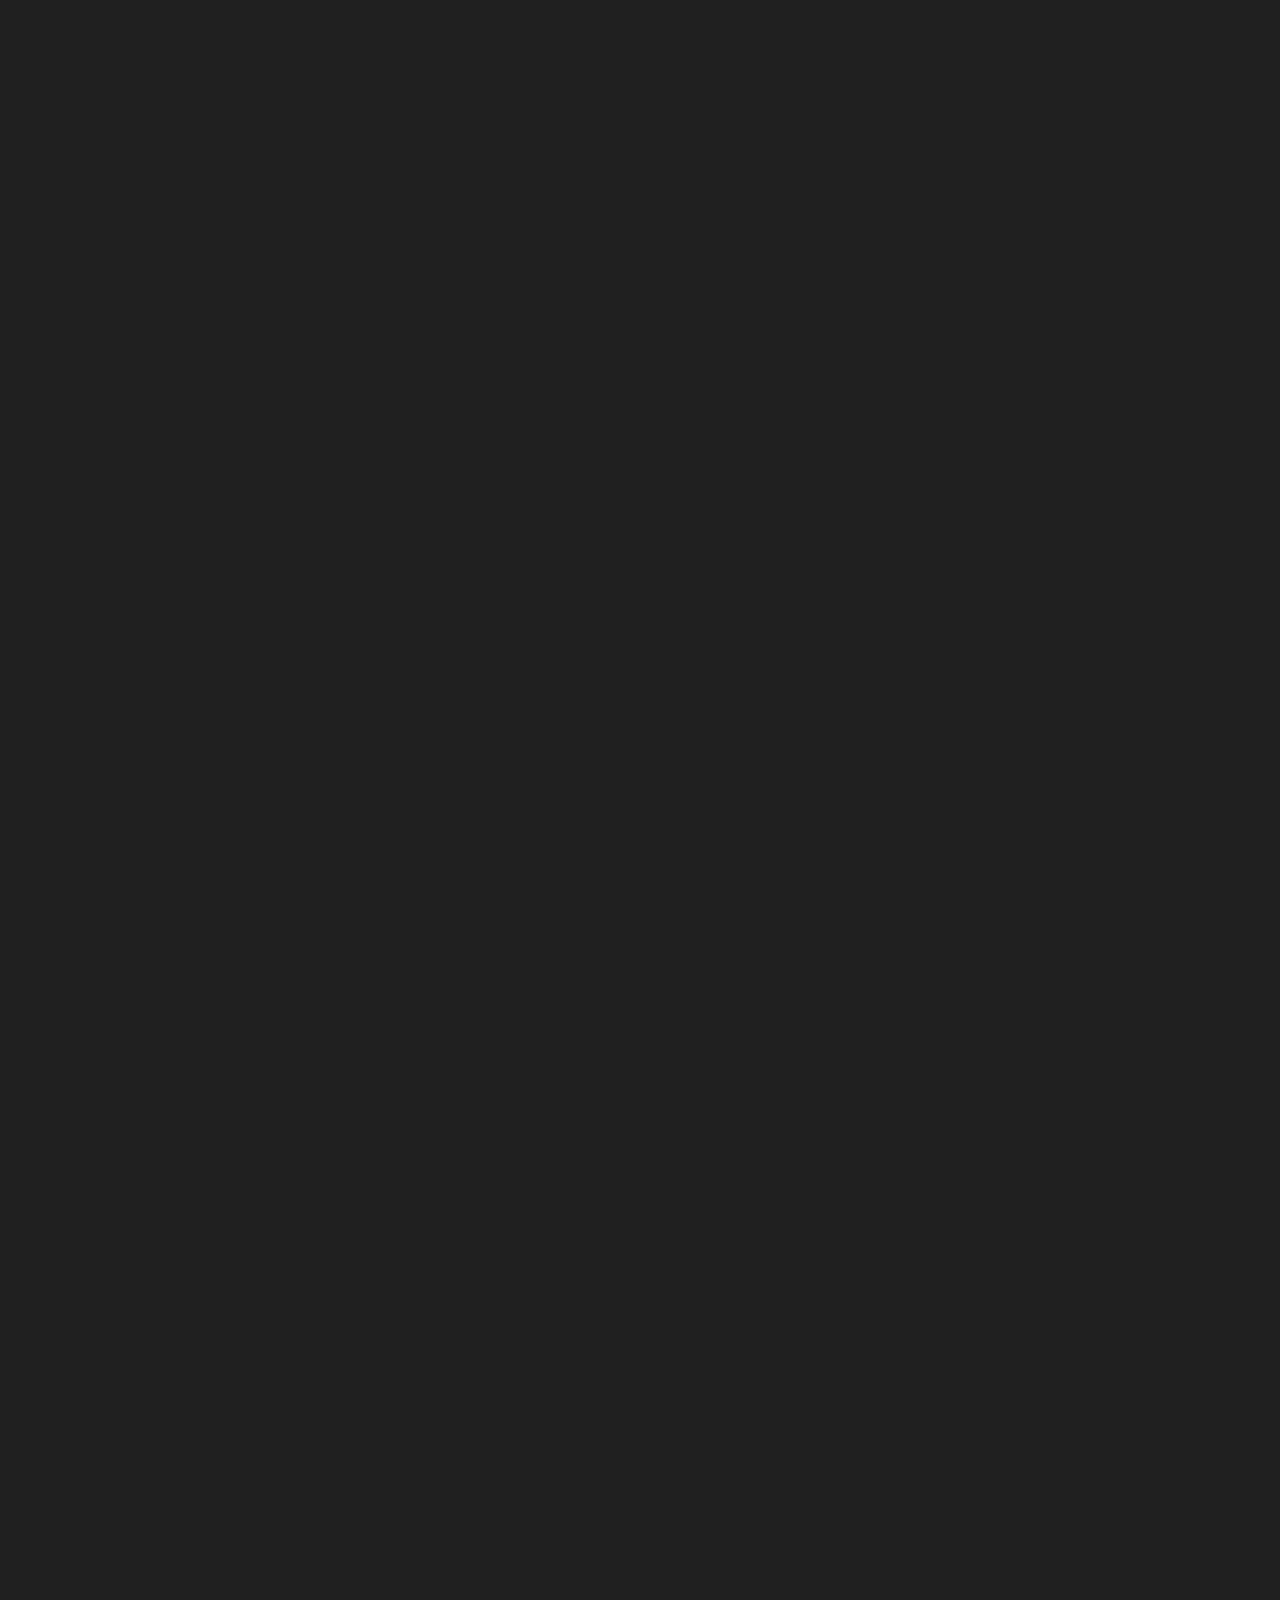
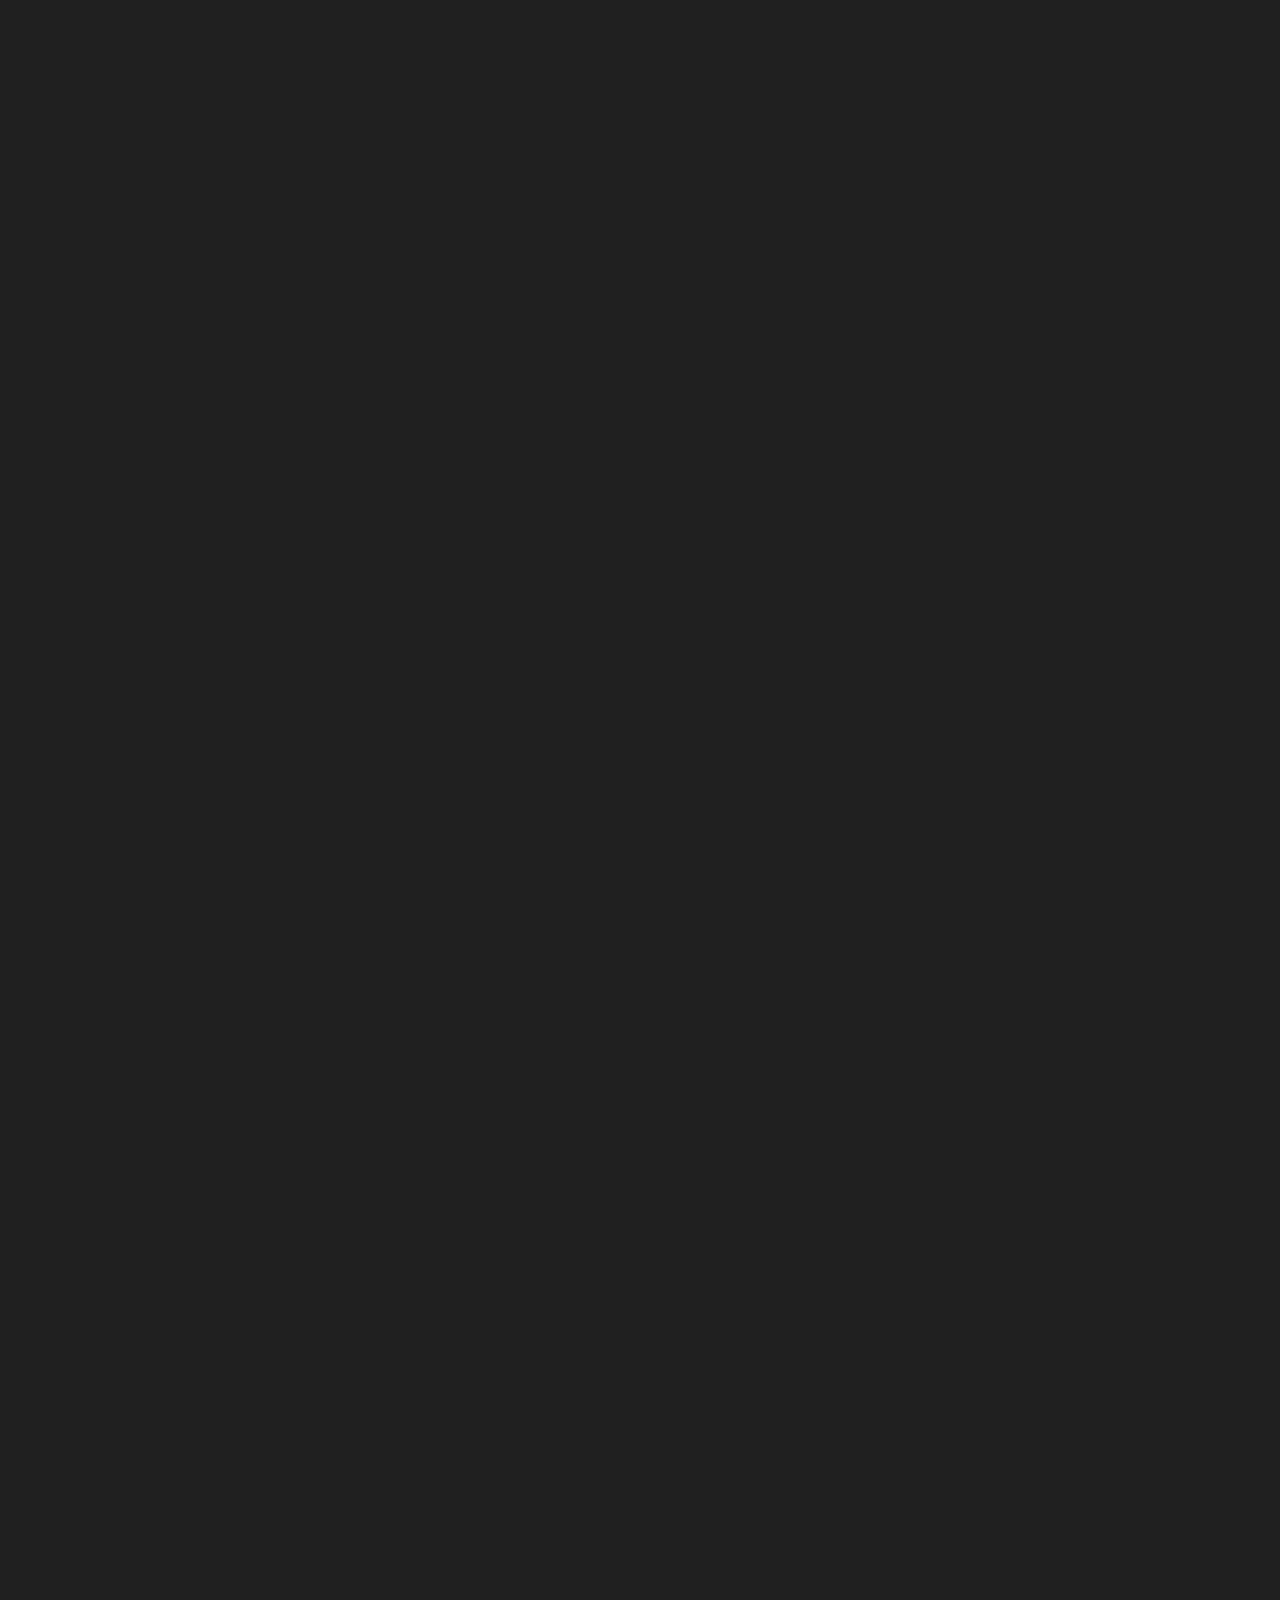
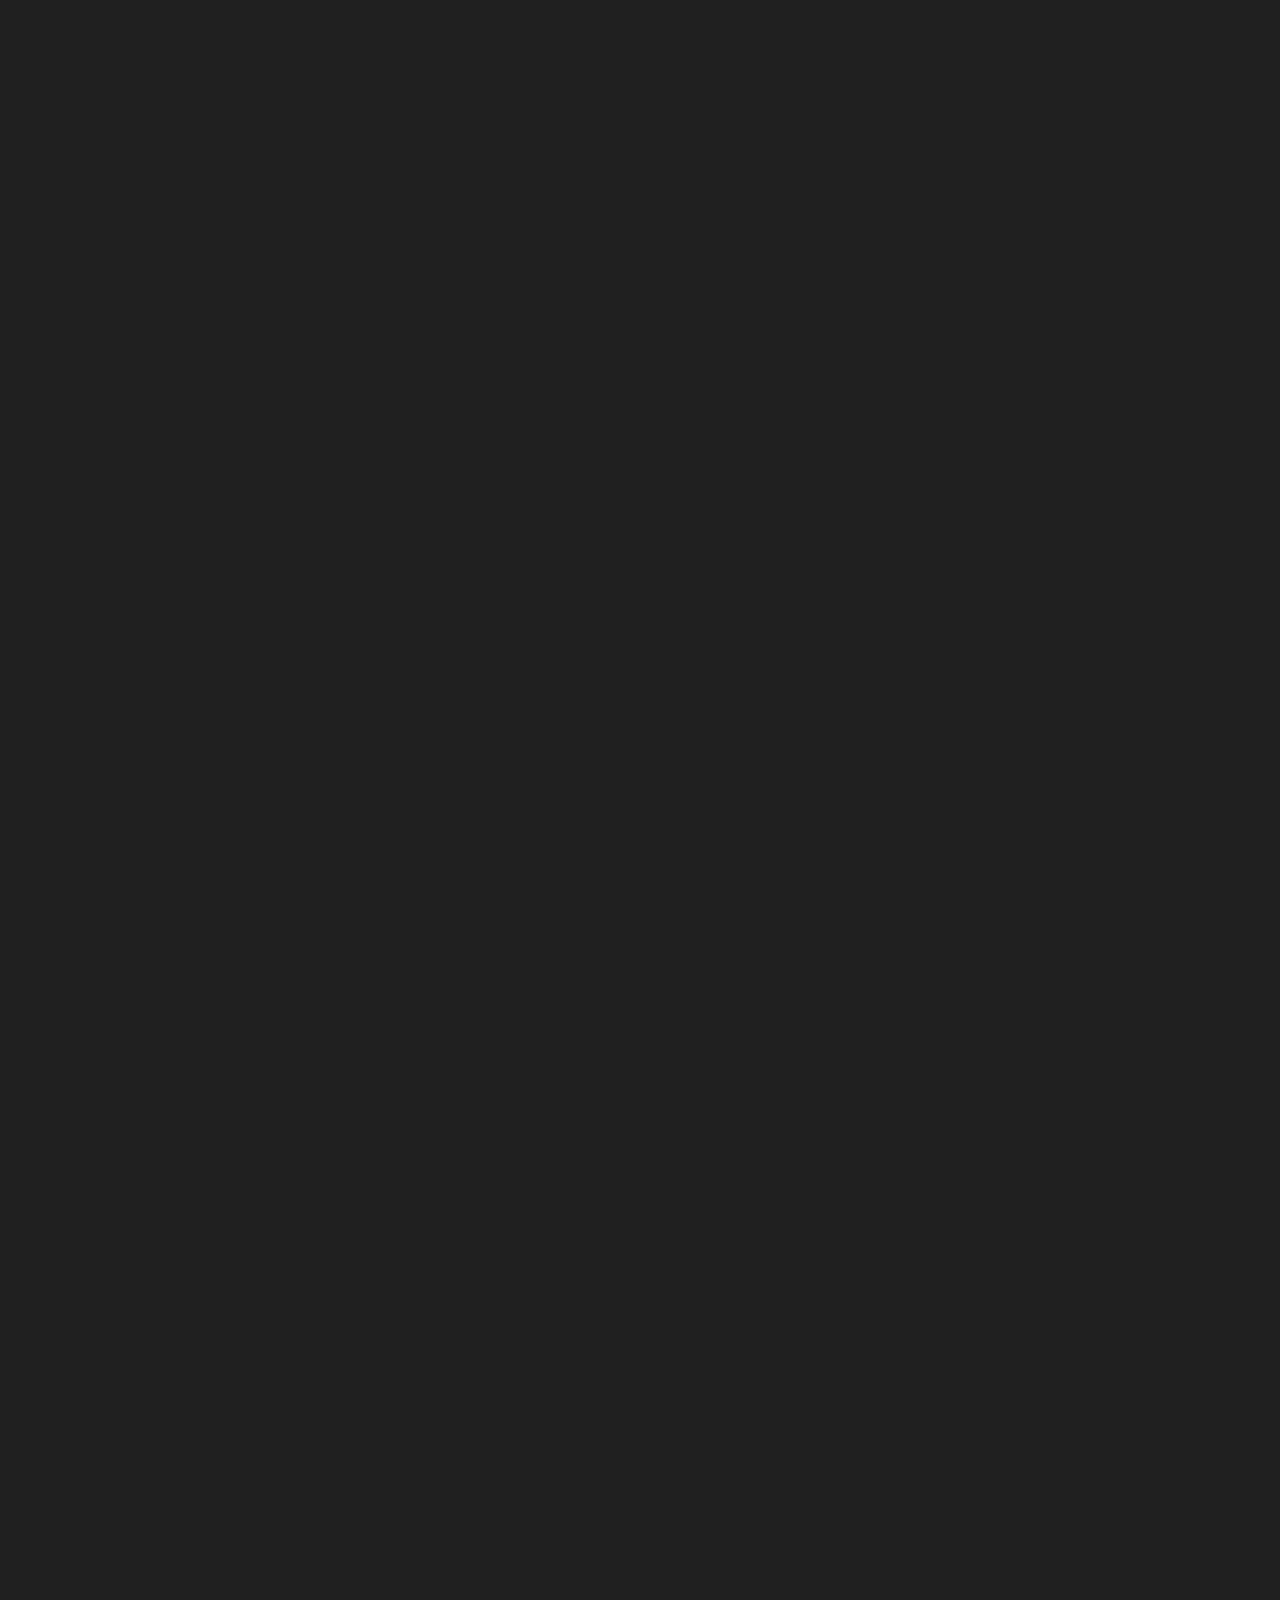
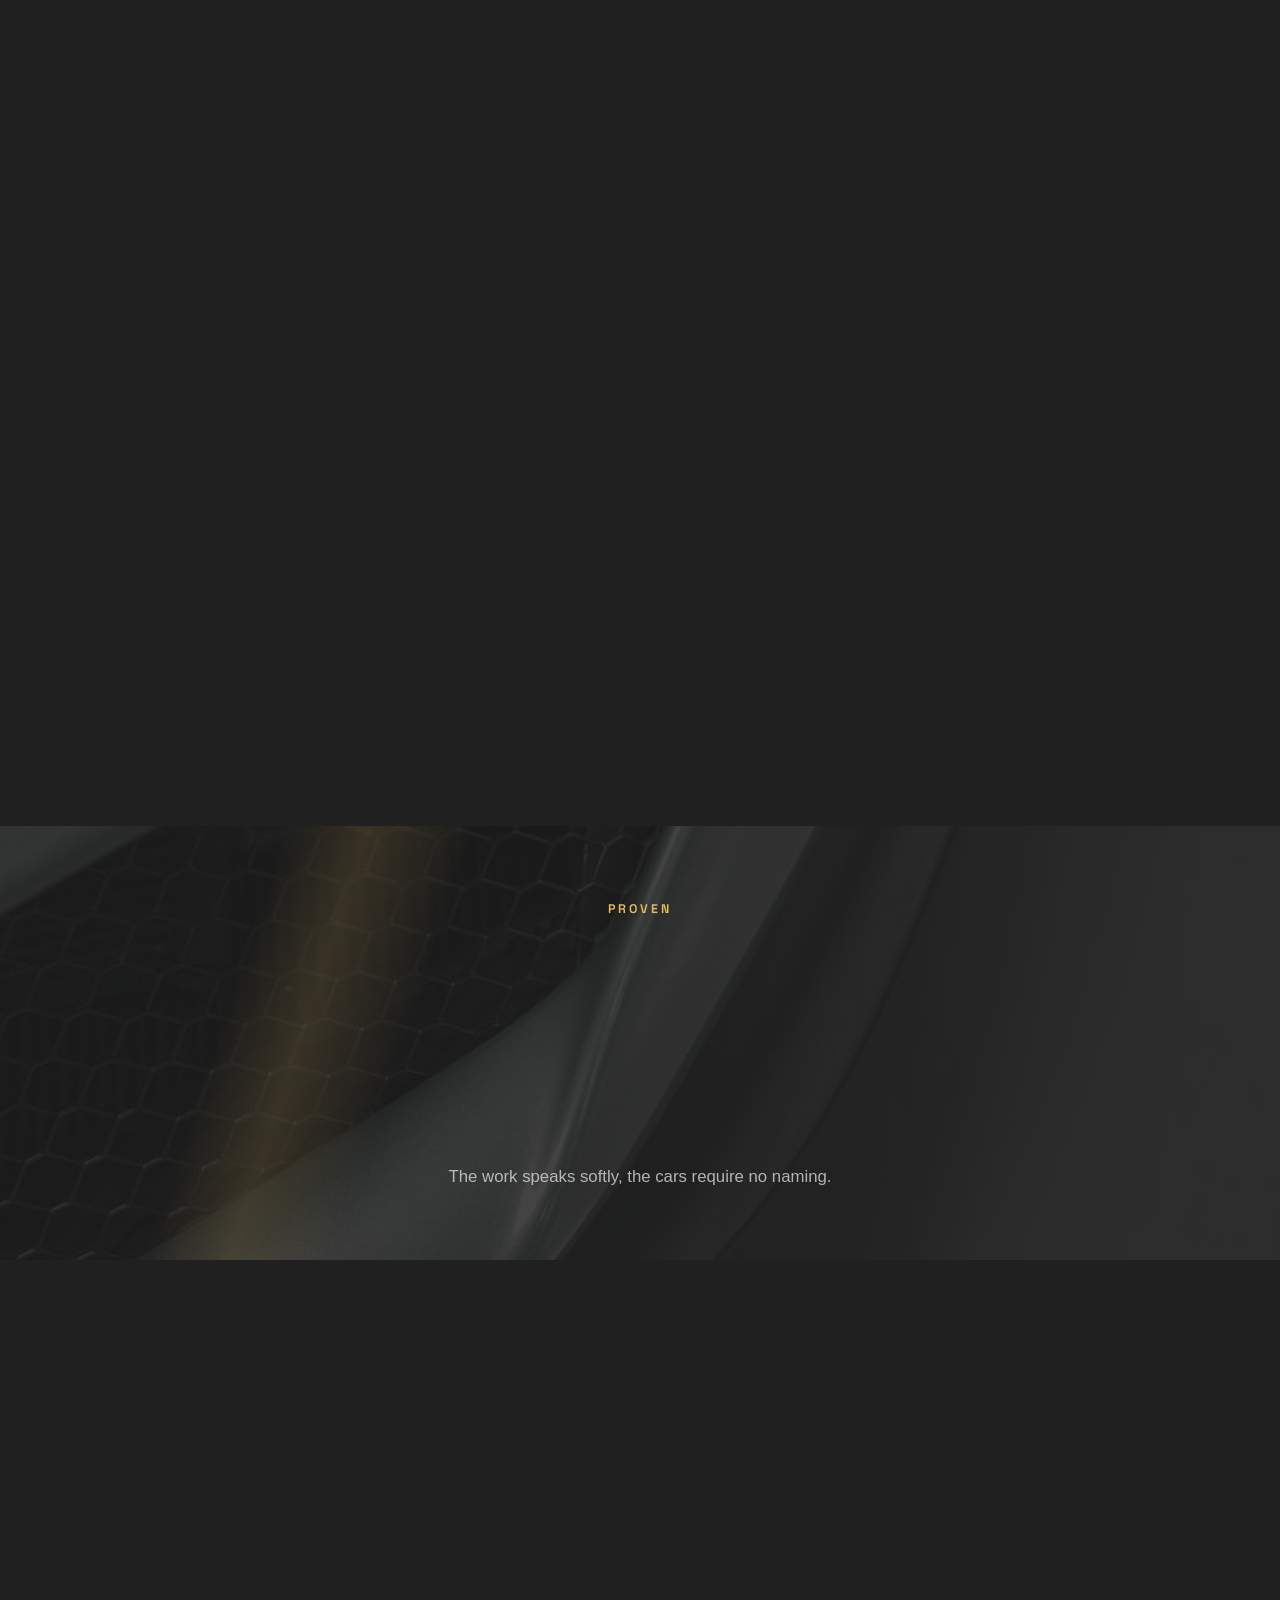
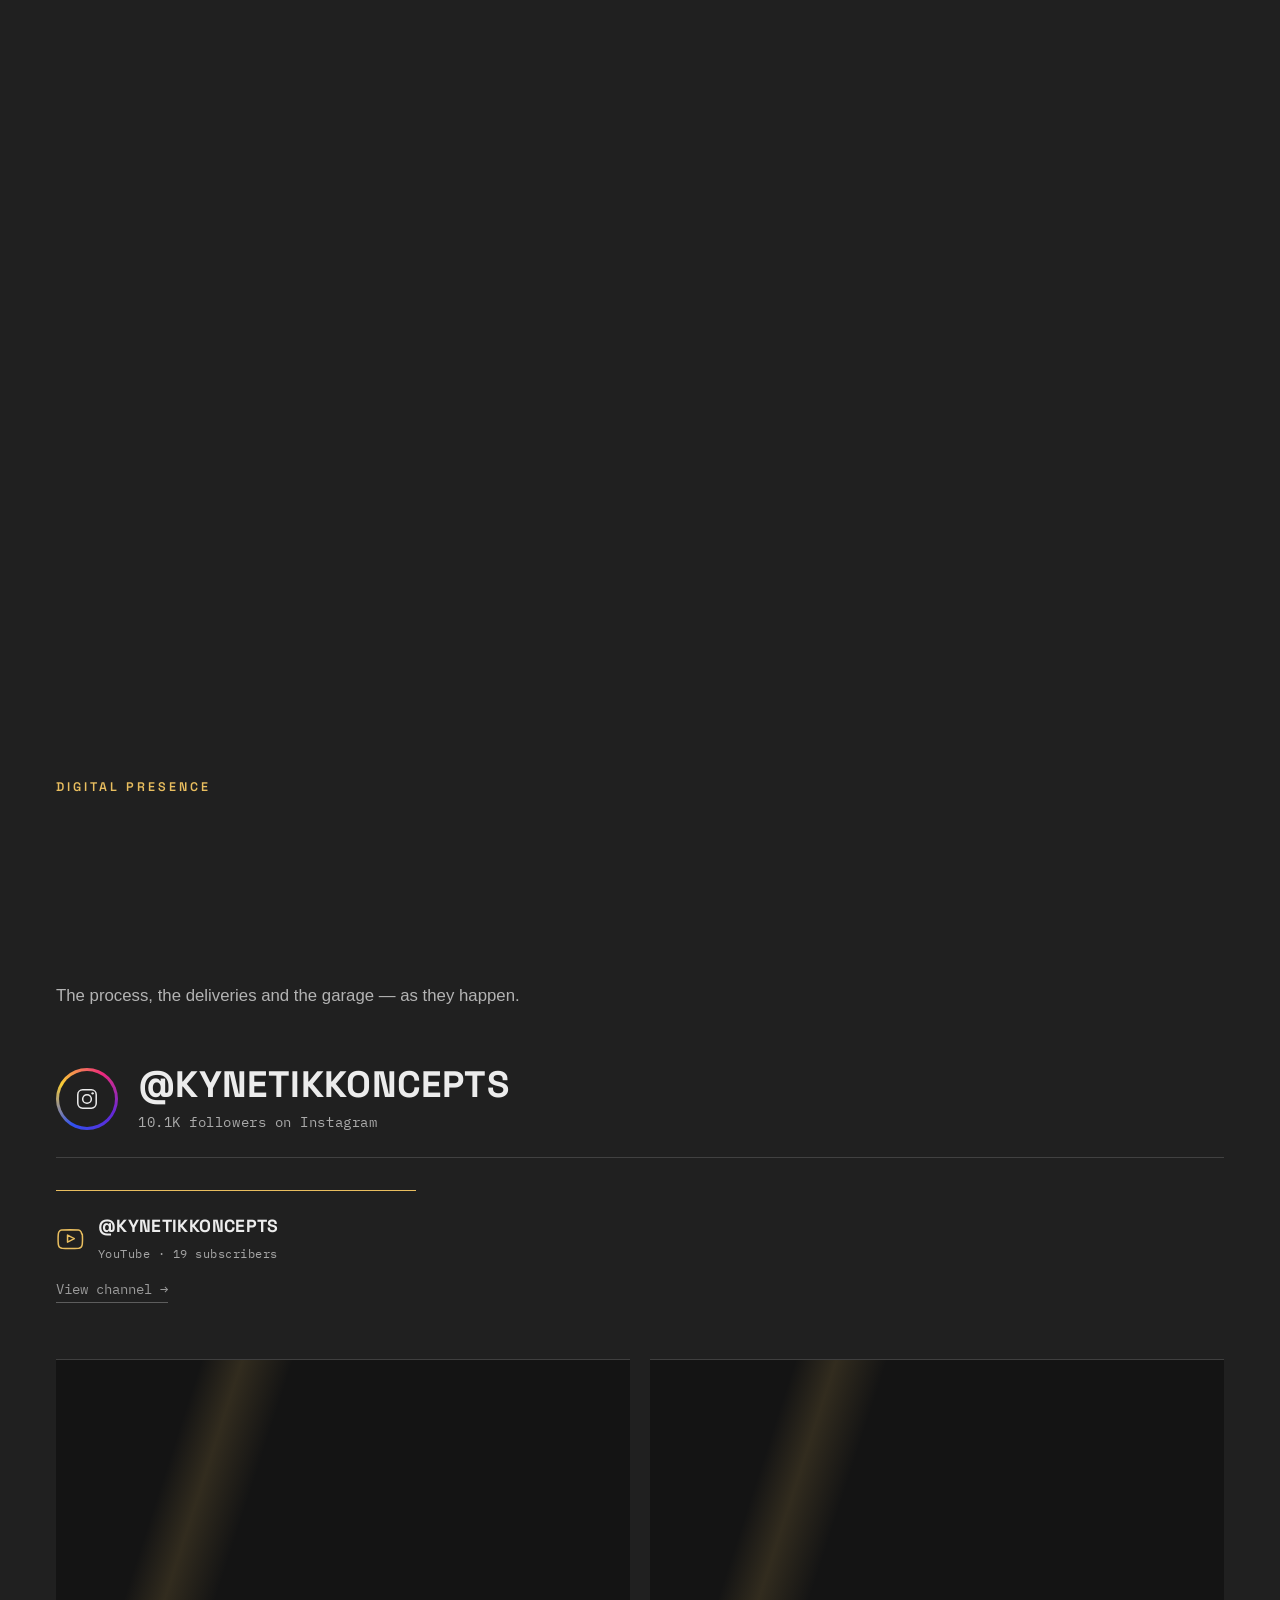
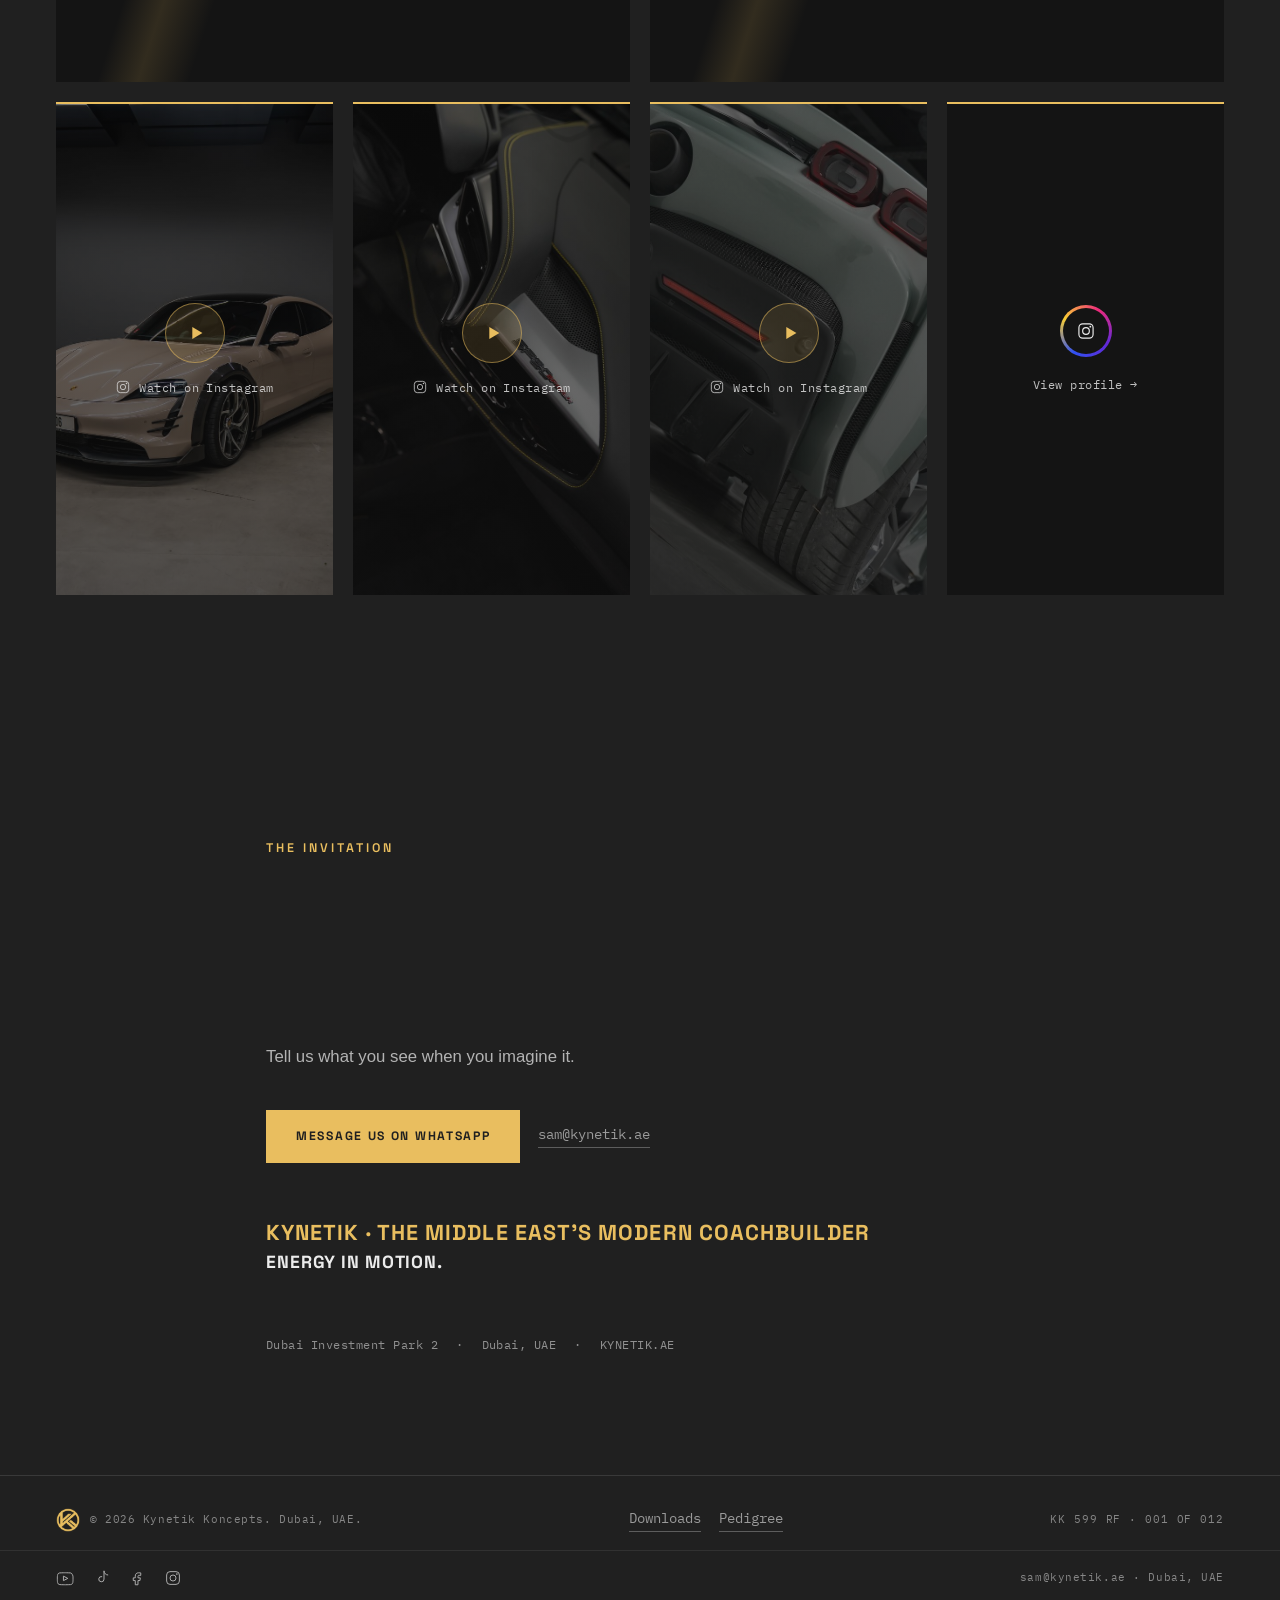
==== commit 55d84ecd: "Round 11: Full-site polish pass Full sweep across all 11 live pages (index, offering, pedigree, down" ====
--- a/index.html
+++ b/index.html
@@ -151,7 +151,7 @@
             <p class="make-tile__index">04</p>
             <h3 class="make-tile__title">Karbon Elektric</h3>
             <hr class="make-tile__rule">
-            <p class="make-tile__desc">Carbon transformation for the car you already drive. The drivetrain stays factory; the character becomes wholly your own.</p>
+            <p class="make-tile__desc">Carbon transformation for the car already on the road. The drivetrain stays factory; the character becomes wholly its own.</p>
           </div>
         </article>
         <article class="make-tile js-cursor-target" tabindex="0">
@@ -244,7 +244,12 @@
         <p class="eyebrow">The Return of the Coachbuilder</p>
         <hr class="hairline">
         <h2 class="display h2 js-scrub" style="margin-top:26px; max-width:16ch;">Carbon fibre is our coachwork, modern platforms are our chassis.</h2>
-        <p class="accent-line">Energy in motion.</p>
+        <!-- full-site polish pass: was "Energy in motion." — an exact
+             duplicate of the closing Contact section's own accent-line
+             further down this same page. Replaced with a line specific
+             to this section's own coachwork/chassis metaphor instead of
+             borrowing the page's closing signature line. -->
+        <p class="accent-line">The craft returns.</p>
 
         <div class="return-stats">
           <div class="return-stat">
@@ -361,7 +366,7 @@
                and competing with this numeral for attention. Eyebrow is
                now static text; only this numeral rolls. -->
           <p class="stage-content__bignum mono"><span class="num-roll" id="processBigNum">01</span></p>
-          <p class="eyebrow" id="processEyebrow">THE PROCESS</p>
+          <p class="eyebrow" id="processEyebrow">The Process</p>
           <h3 class="stage-content__title" id="processTitle">Design &amp; Ideation</h3>
           <p class="stage-content__desc" id="processDesc">Every build begins as a sketch, refined until the shape feels right.</p>
 
@@ -505,7 +510,7 @@
           <p class="value-tag__title">Daily Ease</p>
           <p class="value-tag__brief mono">Made for every day, not the show stand.</p>
           <hr class="value-tag__rule">
-          <p class="value-tag__desc">A carbon body built to live with you every day, not just for the show stand.</p>
+          <p class="value-tag__desc">A carbon body built for daily use, not just for the show stand.</p>
         </div>
         <div class="value-tag js-cursor-target" tabindex="0">
           <div class="value-tag__weave" aria-hidden="true"></div>
@@ -529,7 +534,7 @@
           <p class="value-tag__title">Care and Craft</p>
           <p class="value-tag__brief mono">Finished to our own name.</p>
           <hr class="value-tag__rule">
-          <p class="value-tag__desc">Finished to a standard we are willing to put our own name to.</p>
+          <p class="value-tag__desc">Finished to a standard worth putting a name to.</p>
         </div>
       </div>
     </div>
--- a/assets/css/site.css
+++ b/assets/css/site.css
@@ -4,6 +4,14 @@
     --foster-white:#ECECEC;
     --vintage-yellow:#E9BE5F;
     --olive-green:#808000;
+    /* full-site polish pass: promoted from a literal #141414 repeated in
+       3 places (.media, .social-embed, .ig-cta__ring-inner) — a deliberately
+       darker-than-Kynetik-Black recessed ground for photo/video embed
+       containers, not a one-off. /impeccable detect flagged the literal as
+       outside DESIGN.md's palette on every page that used it; now a named,
+       documented token instead of unreviewed drift. See DESIGN.md's Colors
+       section for the written rationale. */
+    --media-black:#141414;
 
     --font-display:'Space Grotesk', 'Arial Narrow', sans-serif;
     --font-body:'Helvetica Neue', Helvetica, Arial, sans-serif;
@@ -57,7 +65,15 @@
   html.js-custom-cursor, html.js-custom-cursor *{ cursor:none !important; }
 
   /* ---------- typography ---------- */
-  .display{ font-family:var(--font-display); text-transform:uppercase; font-weight:700; letter-spacing:0.06em; line-height:1.08; }
+  /* full-site polish pass: base letter-spacing was 0.06em, undocumented
+     in DESIGN.md (its Display tier specifies 0.03em) and never actually
+     rendered at that value anywhere live — every real usage pairs
+     .display with .h1 (0.03em) or .h2 (0.04em), both of which override
+     it, except the closing tagline's bare .display usage, which already
+     carries its own inline override. Corrected to match DESIGN.md so a
+     future bare .display usage gets the documented value by default
+     instead of this stray one. */
+  .display{ font-family:var(--font-display); text-transform:uppercase; font-weight:700; letter-spacing:0.03em; line-height:1.08; }
   .h1{ font-size:clamp(2.6rem, 7vw, 5.2rem); letter-spacing:0.03em; }
   .h2{ font-size:clamp(2.1rem, 5vw, 3.4rem); letter-spacing:0.04em; }
 
@@ -204,7 +220,7 @@
   /* every photo on the page gets the same cool-neutral grade cue: a soft
      diagonal gold sheen, keeping the brand's raking-light direction even
      across photography shot at different times/locations. */
-  .media{ position:relative; overflow:hidden; background:#141414; }
+  .media{ position:relative; overflow:hidden; background:var(--media-black); }
   .media img, .media video{ position:absolute; inset:0; width:100%; height:100%; object-fit:cover; display:block; filter:saturate(0.92) contrast(1.03); }
   .media::after{
     content:''; position:absolute; top:-30%; left:-10%; width:70%; height:160%;
@@ -218,7 +234,16 @@
   .section--photo > .media{ position:absolute; inset:0; z-index:0; }
   .section--photo > .wrap{ position:relative; z-index:2; }
 
-  .hero__overlay{ position:absolute; inset:0; z-index:1; background:linear-gradient(to top, rgba(32,32,32,0.92) 0%, rgba(32,32,32,0.35) 42%, transparent 70%); }
+  /* full-site polish pass (via /impeccable critique, P1): the headline
+     ("ENERGY IN MOTION.") sits bottom-anchored in this section, right
+     where the previous gradient had already faded to ~0.35 opacity by
+     42% up — confirmed visually, the wheel's spokes/hub read clearly
+     through the text at that strength. Extended the strong zone further
+     up the frame so the headline's actual vertical position gets real
+     coverage, without changing the gradient's direction or the fact
+     that the top of the frame stays clear (matches how History's own
+     full-bleed scrim was tuned the same way in an earlier round). */
+  .hero__overlay{ position:absolute; inset:0; z-index:1; background:linear-gradient(to top, rgba(32,32,32,0.92) 0%, rgba(32,32,32,0.72) 42%, rgba(32,32,32,0.2) 78%, transparent 92%); }
 
   /* ---------- hero ---------- */
   .hero{ min-height:100svh; display:flex; flex-direction:column; justify-content:flex-end; padding-top:calc(var(--nav-h) + 40px); padding-bottom:72px; }
@@ -227,7 +252,12 @@
   .hero__headline{ max-width:14ch; }
   .hero__sub{ margin-top:22px; font-family:var(--font-mono); font-size:0.78rem; letter-spacing:0.14em; text-transform:uppercase; color:rgba(236,236,236,0.75); }
   .hero__cta-row{ margin-top:44px; display:flex; flex-wrap:wrap; gap:18px; align-items:center; }
-  .hero__scroll-cue{ position:absolute; bottom:28px; left:24px; display:flex; align-items:center; gap:10px; font-family:var(--font-mono); font-size:0.68rem; letter-spacing:0.14em; text-transform:uppercase; color:rgba(236,236,236,0.55); z-index:2; }
+  /* full-site polish pass: 0.68rem = 10.88px, under the 11px functional-
+     text floor /impeccable detect flags sitewide. Bumped to 0.72rem
+     (11.52px), matching the size already used for .ig-native__meta so
+     the smallest mono labels on the site share one floor rather than
+     drifting per section. */
+  .hero__scroll-cue{ position:absolute; bottom:28px; left:24px; display:flex; align-items:center; gap:10px; font-family:var(--font-mono); font-size:0.72rem; letter-spacing:0.14em; text-transform:uppercase; color:rgba(236,236,236,0.55); z-index:2; }
   @media(min-width:768px){ .hero__scroll-cue{ left:56px; } }
   .hero__scroll-cue-line{ width:28px; height:1px; background:rgba(236,236,236,0.4); }
 
@@ -570,7 +600,13 @@
     content:''; position:absolute; inset:0; z-index:2; pointer-events:none;
     background:linear-gradient(180deg, rgba(32,32,32,0) 45%, rgba(32,32,32,0.55) 78%, rgba(32,32,32,0.85) 100%);
   }
-  .stage-visual .stage-tag{ position:absolute; bottom:28px; left:28px; z-index:3; font-size:0.68rem; letter-spacing:0.12em; color:rgba(236,236,236,0.5); }
+  /* full-site polish pass: was 0.68rem (10.88px, under the 11px floor)
+     with 0.12em tracking — reasonable on a short uppercase label but
+     these captions run up to ~45 characters ("DESIGN & IDEATION — FORM
+     STUDY (PLACEHOLDER)"), long enough that the wide tracking actively
+     hurts legibility rather than reading as a stencilled label. Bumped
+     size to the site's 11.52px mono floor, tracking down to 0.06em. */
+  .stage-visual .stage-tag{ position:absolute; bottom:28px; left:28px; z-index:3; font-size:0.72rem; letter-spacing:0.04em; color:rgba(236,236,236,0.5); }
 
   /* right: content + rail */
   .stage-content{ width:55%; height:100%; display:flex; flex-direction:column; justify-content:center; padding:0 56px; position:relative; }
@@ -615,7 +651,11 @@
   @media (prefers-reduced-motion: reduce){ .num-roll__track{ transition:none; } }
 
   /* progress rail, bottom, minimal footprint, safe-area aware on mobile */
-  .rail{ position:absolute; left:56px; right:56px; bottom:64px; display:flex; align-items:center; gap:6px; }
+  /* full-site polish pass (via spacing audit): right inset widened from
+     56px so the rail's last dot(s) clear .sticky-wa's known footprint
+     (fixed, right:20px/bottom:20px) instead of sitting under it —
+     confirmed overlapping via getBoundingClientRect before this fix. */
+  .rail{ position:absolute; left:56px; right:220px; bottom:64px; display:flex; align-items:center; gap:6px; }
   .rail button{ flex:1; height:2px; padding:0; background:rgba(236,236,236,0.18); position:relative; transition:background var(--dur-med) var(--ease-precise); }
   .rail button.is-done{ background:var(--vintage-yellow); }
   .rail button.is-current{ background:var(--vintage-yellow); }
@@ -632,9 +672,16 @@
     .process-scroll{ height:585vh; height:calc(9 * 65dvh); }
     .process-stage{ flex-direction:column; height:calc(100vh - var(--nav-h)); height:calc(100dvh - var(--nav-h)); }
     .stage-visual{ width:100%; height:44%; }
-    .stage-content{ width:100%; height:56%; padding:28px 24px calc(100px + env(safe-area-inset-bottom, 0px)); }
+    /* full-site polish pass (via spacing audit): bottom padding raised
+       130px (was 100px) — with content vertically centred in this box,
+       more bottom padding shifts that centred content up, away from
+       .sticky-wa's collapsed mobile circle (fixed, right:20px/bottom:20px)
+       — confirmed overlapping the stage title text via getBoundingClientRect
+       before this fix. .rail's own right inset widened to clear the same
+       button, matching the desktop fix above. */
+    .stage-content{ width:100%; height:56%; padding:28px 24px calc(130px + env(safe-area-inset-bottom, 0px)); }
     .stage-content__count{ left:24px; top:24px; }
-    .rail{ left:24px; right:24px; bottom:calc(28px + env(safe-area-inset-bottom, 0px)); }
+    .rail{ left:24px; right:90px; bottom:calc(28px + env(safe-area-inset-bottom, 0px)); }
   }
 
   /* ---------- the process, reduced-motion static fallback ----------
@@ -662,6 +709,14 @@
   /* ---------- proven: single centred line ---------- */
   .proven{ text-align:center; max-width:680px; margin:0 auto; }
   .proven .hairline{ margin-left:auto; margin-right:auto; }
+  /* full-site polish pass (via /impeccable critique, P2): confirmed via
+     mobile screenshot — .section--tight's reduced padding plus this
+     section's short content can land the sub-line's last wrapped word
+     right where .sticky-wa sits fixed at bottom:20px/right:20px. Caps
+     the line's own width so it can't reach that corner, rather than
+     changing the button's position or the section's padding (both would
+     affect other sections/content this fix doesn't need to touch). */
+  @media(max-width:600px){ .proven .sub-line{ max-width:calc(100% - 64px); margin-left:auto; margin-right:auto; } }
 
   /* ---------- values (impact, carbon grey ground): full-width redesign (round 4) ----------
      Round 2 fixed the ground colour to Carbon Grey; that stays untouched
@@ -794,7 +849,7 @@
      than the whole wrap being constrained. */
   .contact{ max-width:860px; }
   .contact__cta-row{ margin-top:40px; display:flex; flex-wrap:wrap; gap:18px; }
-  .contact__meta{ margin-top:64px; display:flex; flex-wrap:wrap; gap:8px 18px; font-family:var(--font-mono); font-size:0.75rem; letter-spacing:0.06em; color:rgba(236,236,236,0.55); }
+  .contact__meta{ margin-top:64px; display:flex; flex-wrap:wrap; gap:8px 18px; font-family:var(--font-mono); font-size:0.75rem; letter-spacing:0.04em; color:rgba(236,236,236,0.55); }
 
   /* ---------- sticky whatsapp ---------- */
   .sticky-wa{
@@ -839,8 +894,15 @@
 
   /* ---------- page hero (non-home pages: pedigree, downloads, projects) ---------- */
   .page-hero{ padding-top:calc(var(--nav-h) + 64px); padding-bottom:56px; }
+  /* full-site polish pass (via spacing audit): unlike every .section on
+     the site (120px->84px under 767px), this had no mobile override at
+     all — a fixed 140px top / 56px bottom regardless of viewport, ~23%
+     of a typical mobile viewport's height on offering/pedigree/downloads/
+     every project page. Scaled down proportionally to match .section's
+     own reduction instead of leaving this one class as the exception. */
+  @media(max-width:767px){ .page-hero{ padding-top:calc(var(--nav-h) + 40px); padding-bottom:40px; } }
   .page-hero .h1{ font-size:clamp(2.2rem, 6vw, 3.8rem); max-width:18ch; }
-  .breadcrumb{ display:flex; flex-wrap:wrap; align-items:center; gap:8px; font-family:var(--font-mono); font-size:0.75rem; letter-spacing:0.06em; color:rgba(236,236,236,0.5); margin-bottom:18px; }
+  .breadcrumb{ display:flex; flex-wrap:wrap; align-items:center; gap:8px; font-family:var(--font-mono); font-size:0.75rem; letter-spacing:0.04em; color:rgba(236,236,236,0.5); margin-bottom:18px; }
   .breadcrumb a{ color:rgba(236,236,236,0.75); transition:color var(--dur-fast) var(--ease-precise); }
   .breadcrumb a:hover{ color:var(--vintage-yellow); }
 
@@ -859,6 +921,10 @@
   /* Round 2 spacing pass: .wrap is wider now — let a pillar with enough
      cards actually use a third column instead of capping at two forever. */
   @media(min-width:1300px){ .project-grid{ grid-template-columns:repeat(3,1fr); gap:32px; } }
+  /* full-site polish pass: "Delivered" has exactly 4 cards, which orphans
+     a lone tile in row 2 of the 3-column layout above — override back to
+     2 columns specifically for that pillar so 4 always divides evenly. */
+  .project-grid--pair{ grid-template-columns:repeat(2,1fr); }
   .project-card{ display:flex; flex-direction:column; background:var(--carbon-grey); border-top:1px solid var(--vintage-yellow); transition:transform var(--dur-fast) var(--ease-precise); }
   .project-card:hover{ transform:translateY(-4px); }
   .project-card__media{ aspect-ratio:4/3; }
@@ -868,6 +934,13 @@
   .project-card__eyebrow{ font-family:var(--font-mono); font-size:0.7rem; letter-spacing:0.12em; text-transform:uppercase; color:var(--vintage-yellow); }
   .project-card__title{ margin-top:12px; font-family:var(--font-display); font-weight:700; text-transform:uppercase; letter-spacing:0.02em; font-size:1.2rem; }
   .project-card__tagline{ margin-top:10px; color:rgba(236,236,236,0.75); font-size:0.92rem; flex:1; }
+  /* full-site polish pass (via /impeccable critique, P1): a quiet, honest
+     flag for the two cards (Kobra, e-tron) still using stand-in photography
+     — same "say so, don't fake it" instinct as the PDF coming-soon state,
+     styled as a muted caveat rather than the brand accent (this isn't a
+     highlight, it's a caveat, and shouldn't compete with the gold CTA
+     immediately below it for attention). */
+  .project-card__pending{ margin-top:10px; font-family:var(--font-mono); font-size:0.72rem; letter-spacing:0.04em; color:rgba(236,236,236,0.45); }
   .project-card__cta{ margin-top:18px; font-family:var(--font-mono); font-size:0.7rem; letter-spacing:0.08em; text-transform:uppercase; color:var(--vintage-yellow); display:inline-flex; align-items:center; gap:6px; }
 
   /* ---------- project page: gallery ---------- */
@@ -896,6 +969,15 @@
   .field input::placeholder{ color:rgba(236,236,236,0.35); }
   .field input:focus{ outline:none; border-color:var(--vintage-yellow); }
   .convert-form .btn{ grid-column:1 / -1; justify-self:start; border:0; }
+  /* full-site polish pass (via /impeccable critique, P1): status message
+     injected by the js-convert-form submit handler in site-interactions.js
+     — confirms the WhatsApp tab opened, or surfaces a direct fallback
+     link when the popup was blocked (silent failure was the real bug;
+     see that file's comment for the diagnosis). Quiet by default, shifts
+     to the accent colour only in the blocked/fallback state, where it's
+     the one thing on the page the visitor actually needs to notice. */
+  .convert-form__status{ grid-column:1 / -1; margin-top:4px; font-family:var(--font-mono); font-size:0.82rem; color:rgba(236,236,236,0.65); }
+  .convert-form__status--blocked{ color:var(--vintage-yellow); }
 
   /* ---------- project page / downloads hub: PDF block ---------- */
   .pdf-block{ margin-top:28px; }
@@ -910,7 +992,7 @@
     padding:26px 0; border-bottom:1px solid rgba(236,236,236,0.14);
   }
   .downloads-row__name{ font-family:var(--font-display); font-weight:700; text-transform:uppercase; letter-spacing:0.02em; font-size:1.05rem; }
-  .downloads-row__meta{ margin-top:6px; font-family:var(--font-mono); font-size:0.72rem; letter-spacing:0.06em; color:rgba(236,236,236,0.5); }
+  .downloads-row__meta{ margin-top:6px; font-family:var(--font-mono); font-size:0.72rem; letter-spacing:0.04em; color:rgba(236,236,236,0.5); }
   .downloads-row .pdf-block{ margin-top:0; }
   /* .downloads-section-label removed in round 2: downloads.html was
      flattened to one undivided list (no more "Projects" / "Company
@@ -978,7 +1060,7 @@
   .social-embeds{ display:grid; gap:24px; margin-top:56px; grid-template-columns:1fr; }
   @media(min-width:640px){ .social-embeds{ grid-template-columns:repeat(2,1fr); } }
   @media(min-width:1024px){ .social-embeds{ grid-template-columns:repeat(4,1fr); gap:20px; } }
-  .social-embed{ position:relative; background:#141414; border-top:1px solid rgba(236,236,236,0.2); overflow:hidden; }
+  .social-embed{ position:relative; background:var(--media-black); border-top:1px solid rgba(236,236,236,0.2); overflow:hidden; }
   .social-embed--video{ aspect-ratio:16/9; grid-column:span 1; }
   @media(min-width:1024px){ .social-embed--video{ grid-column:span 2; } }
   .social-embed--video iframe{ position:absolute; inset:0; width:100%; height:100%; border:0; }
@@ -1060,7 +1142,7 @@
   }
   .social-embed--ig-cta:is(:hover, :focus-visible) .ig-cta__ring{ transform:scale(1.08); }
   .ig-cta__ring-inner{
-    width:100%; height:100%; border-radius:50%; background:#141414;
+    width:100%; height:100%; border-radius:50%; background:var(--media-black);
     display:flex; align-items:center; justify-content:center; color:var(--foster-white);
   }
   .ig-cta__label{
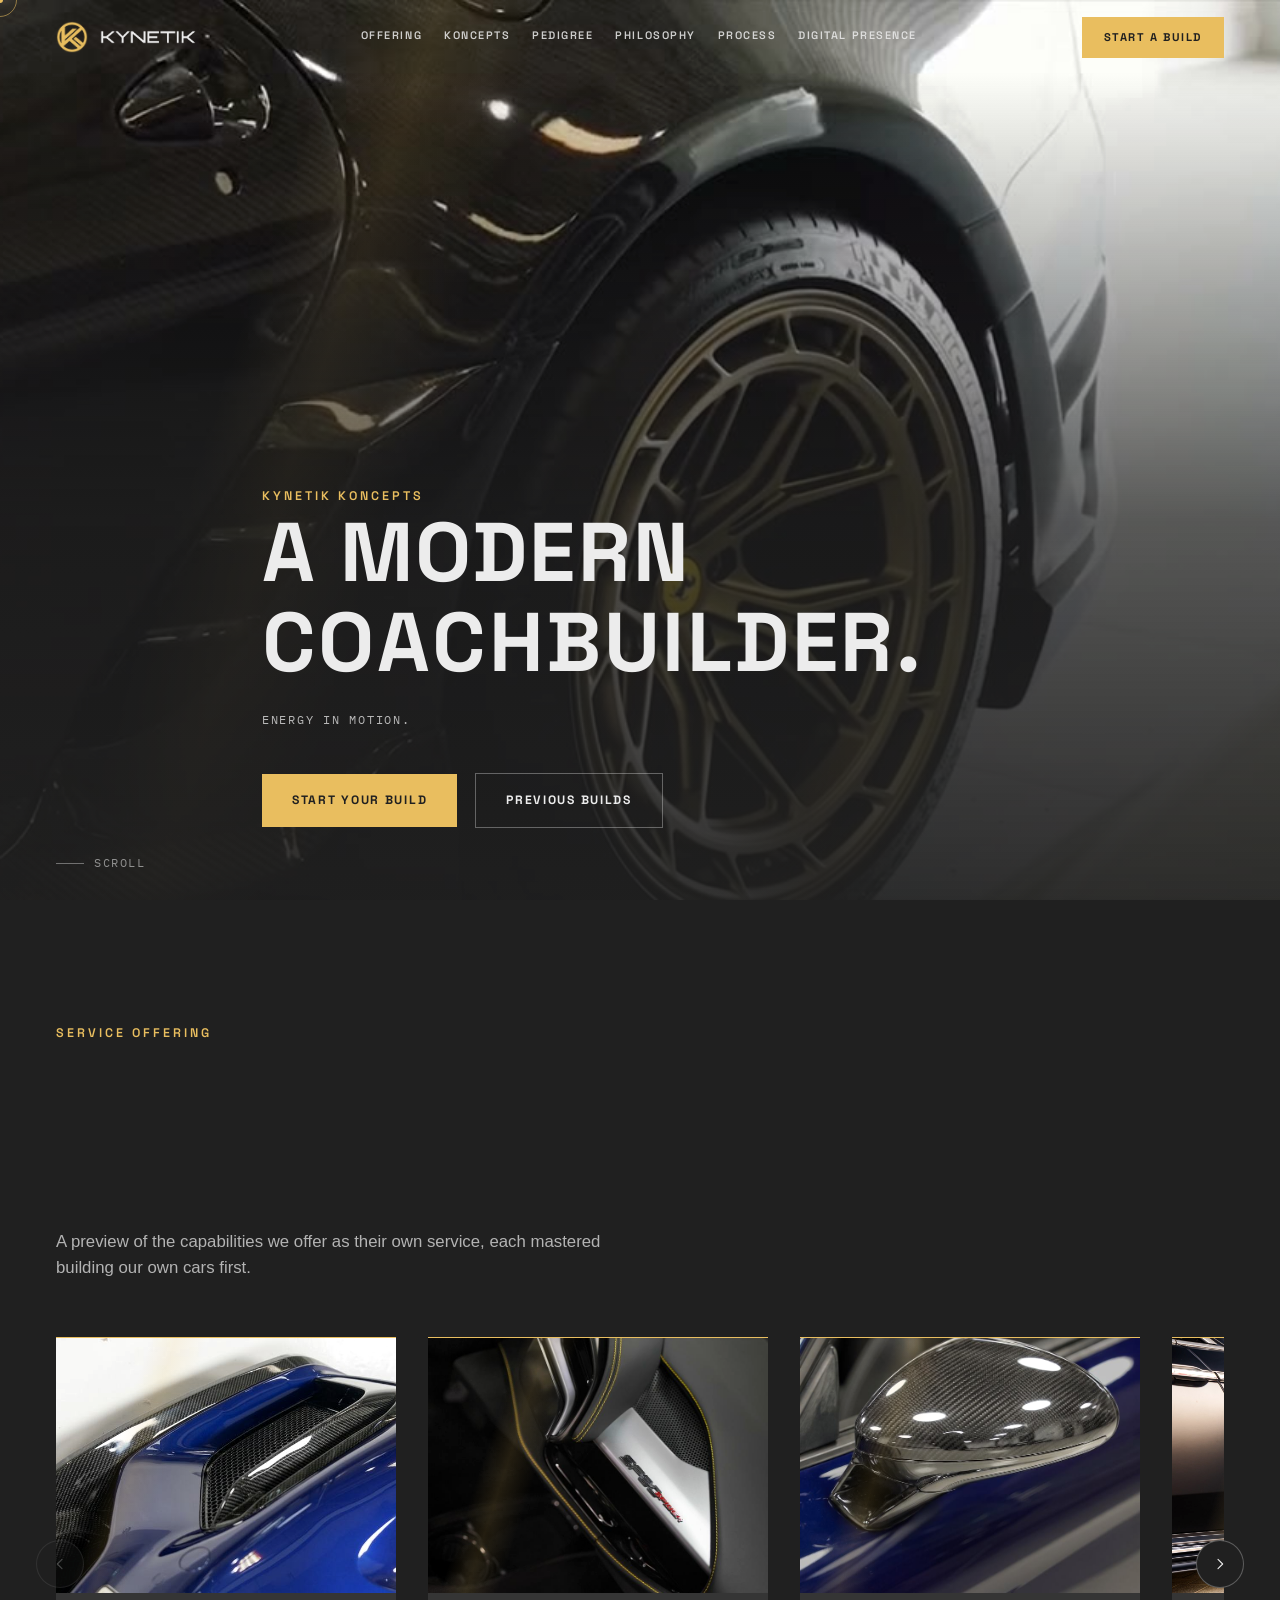
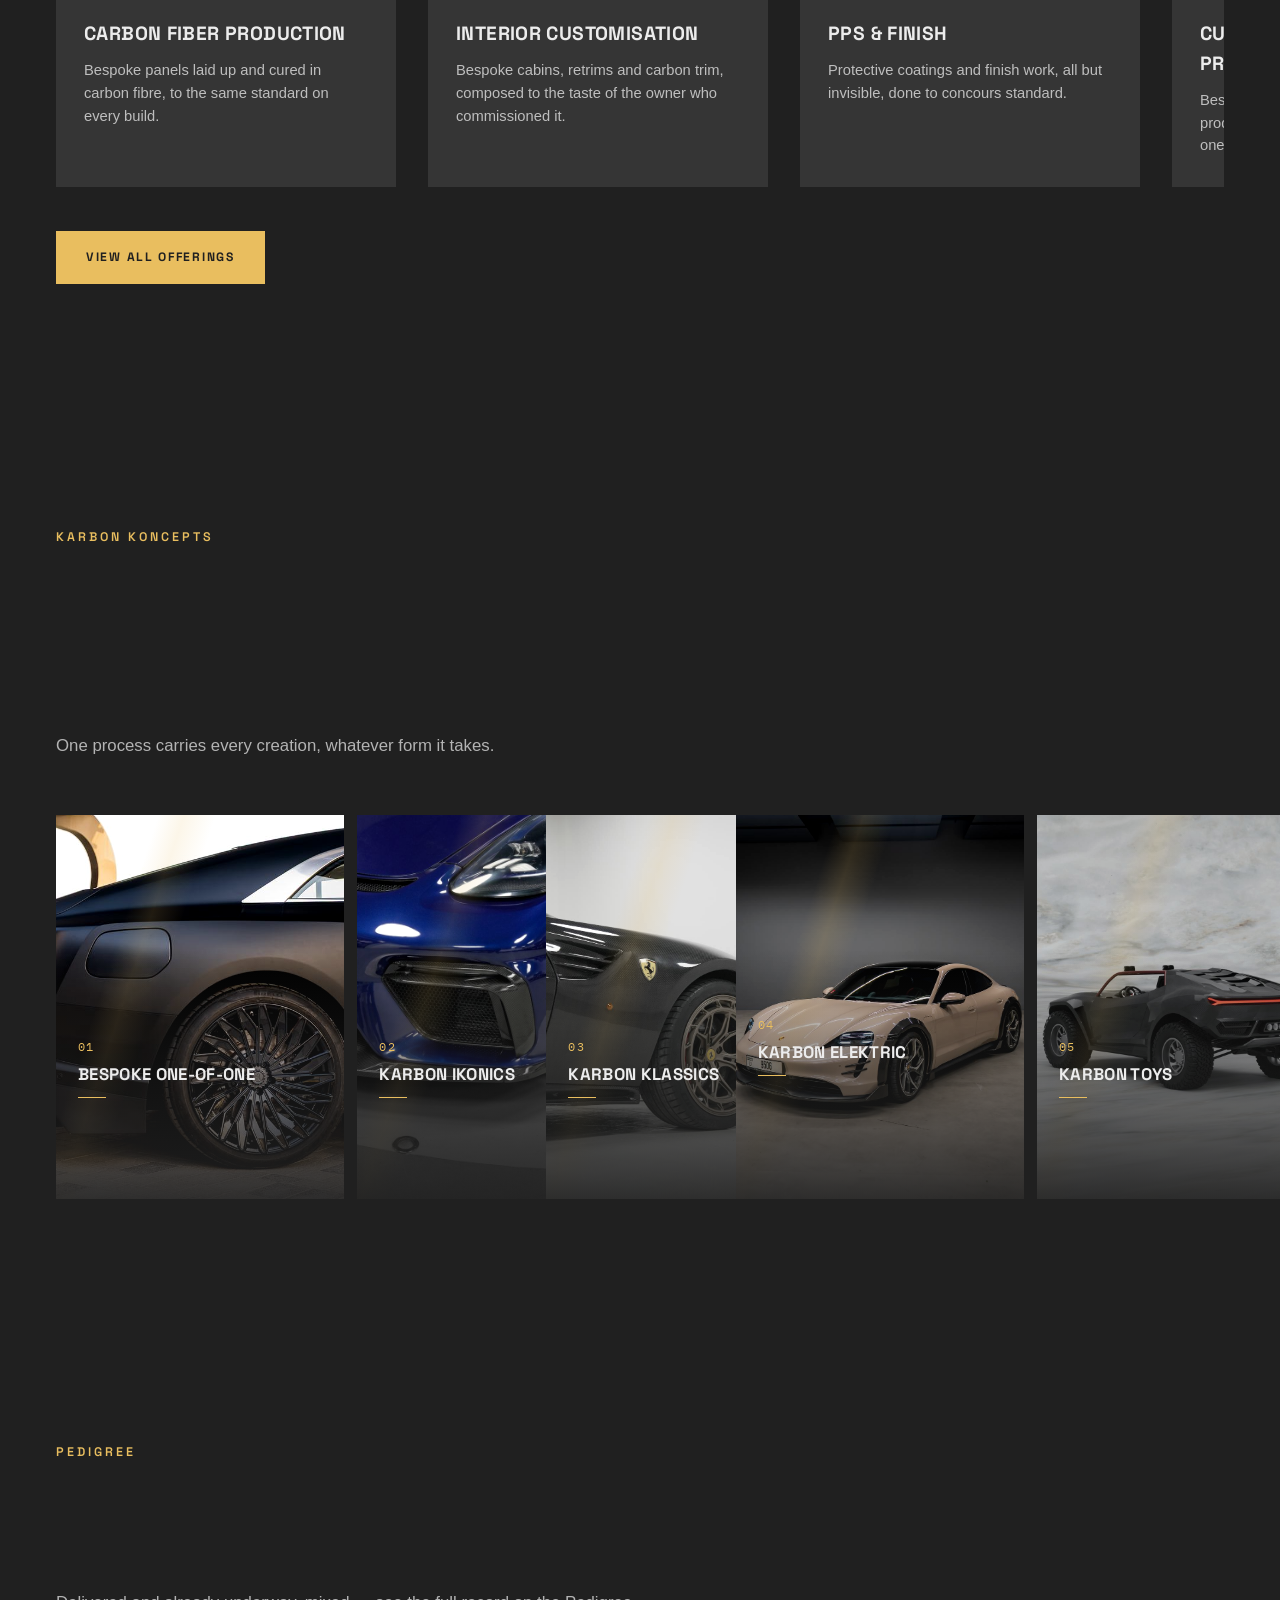
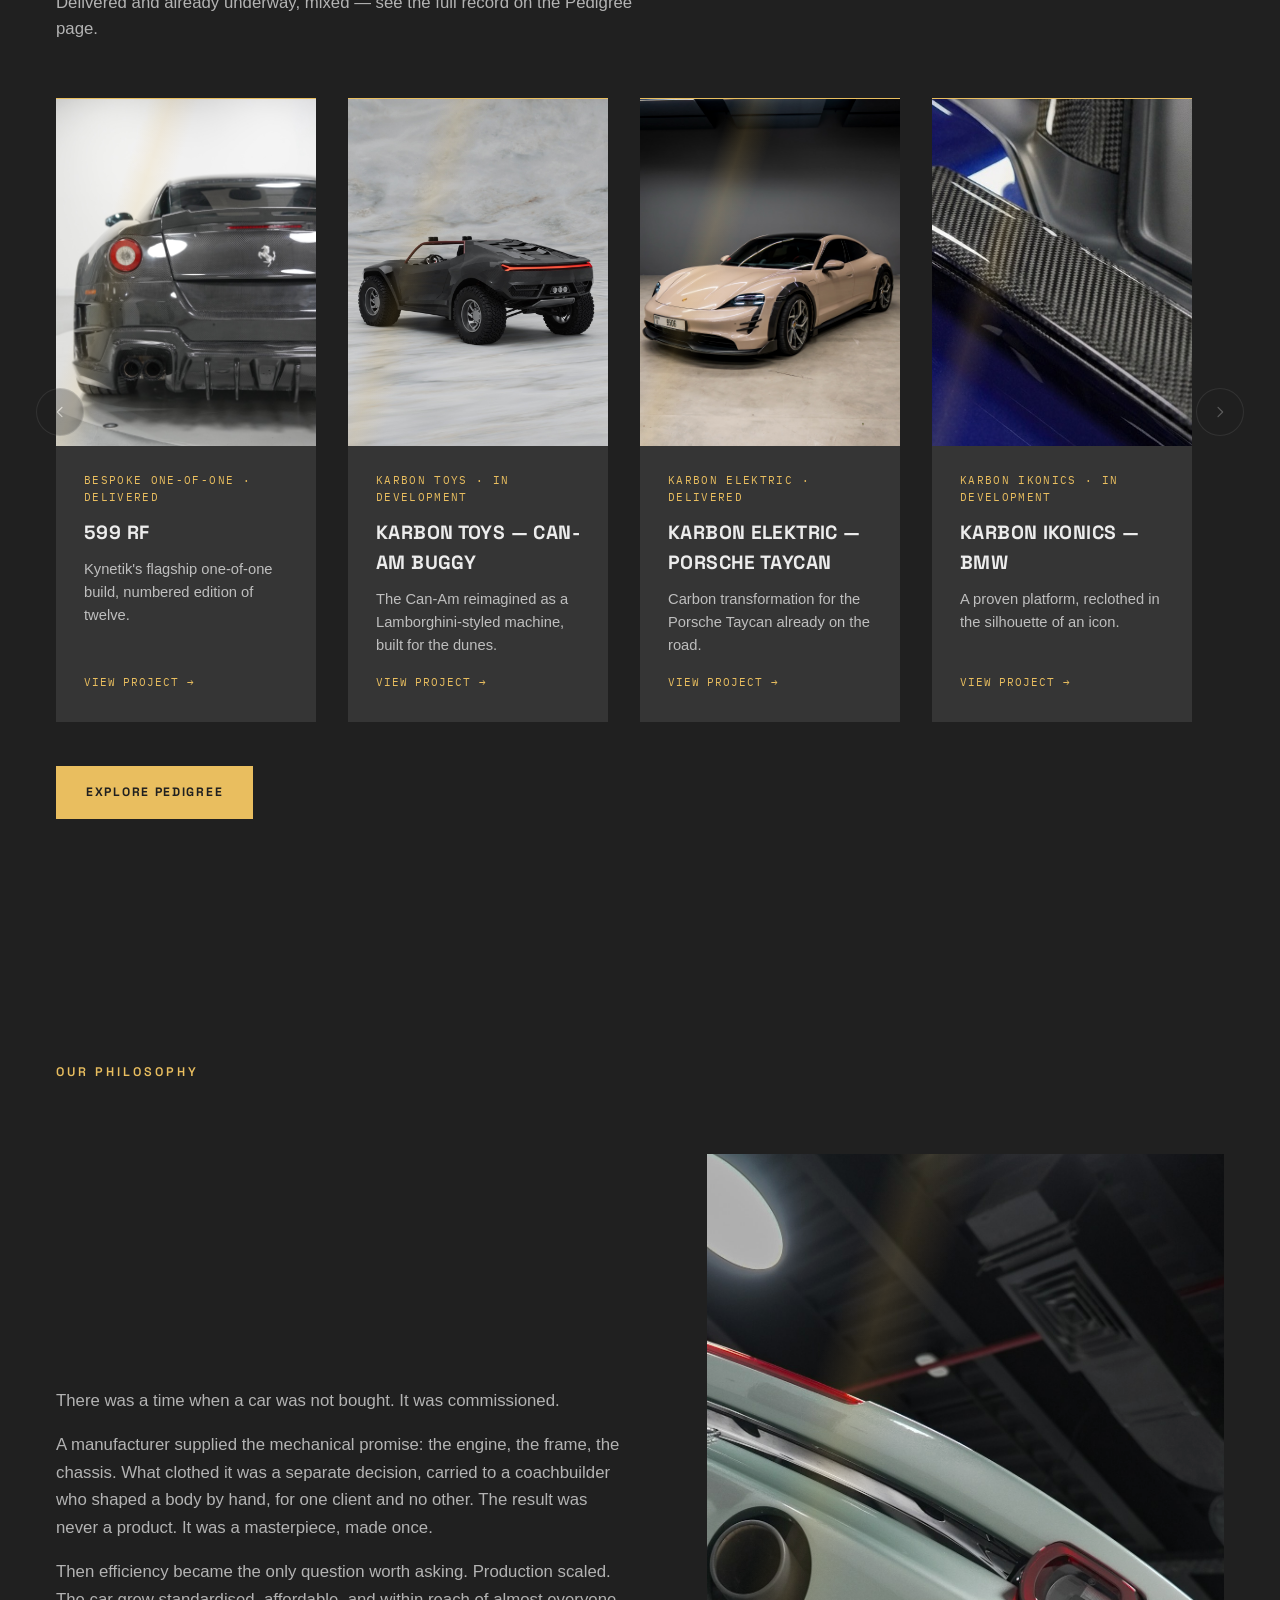
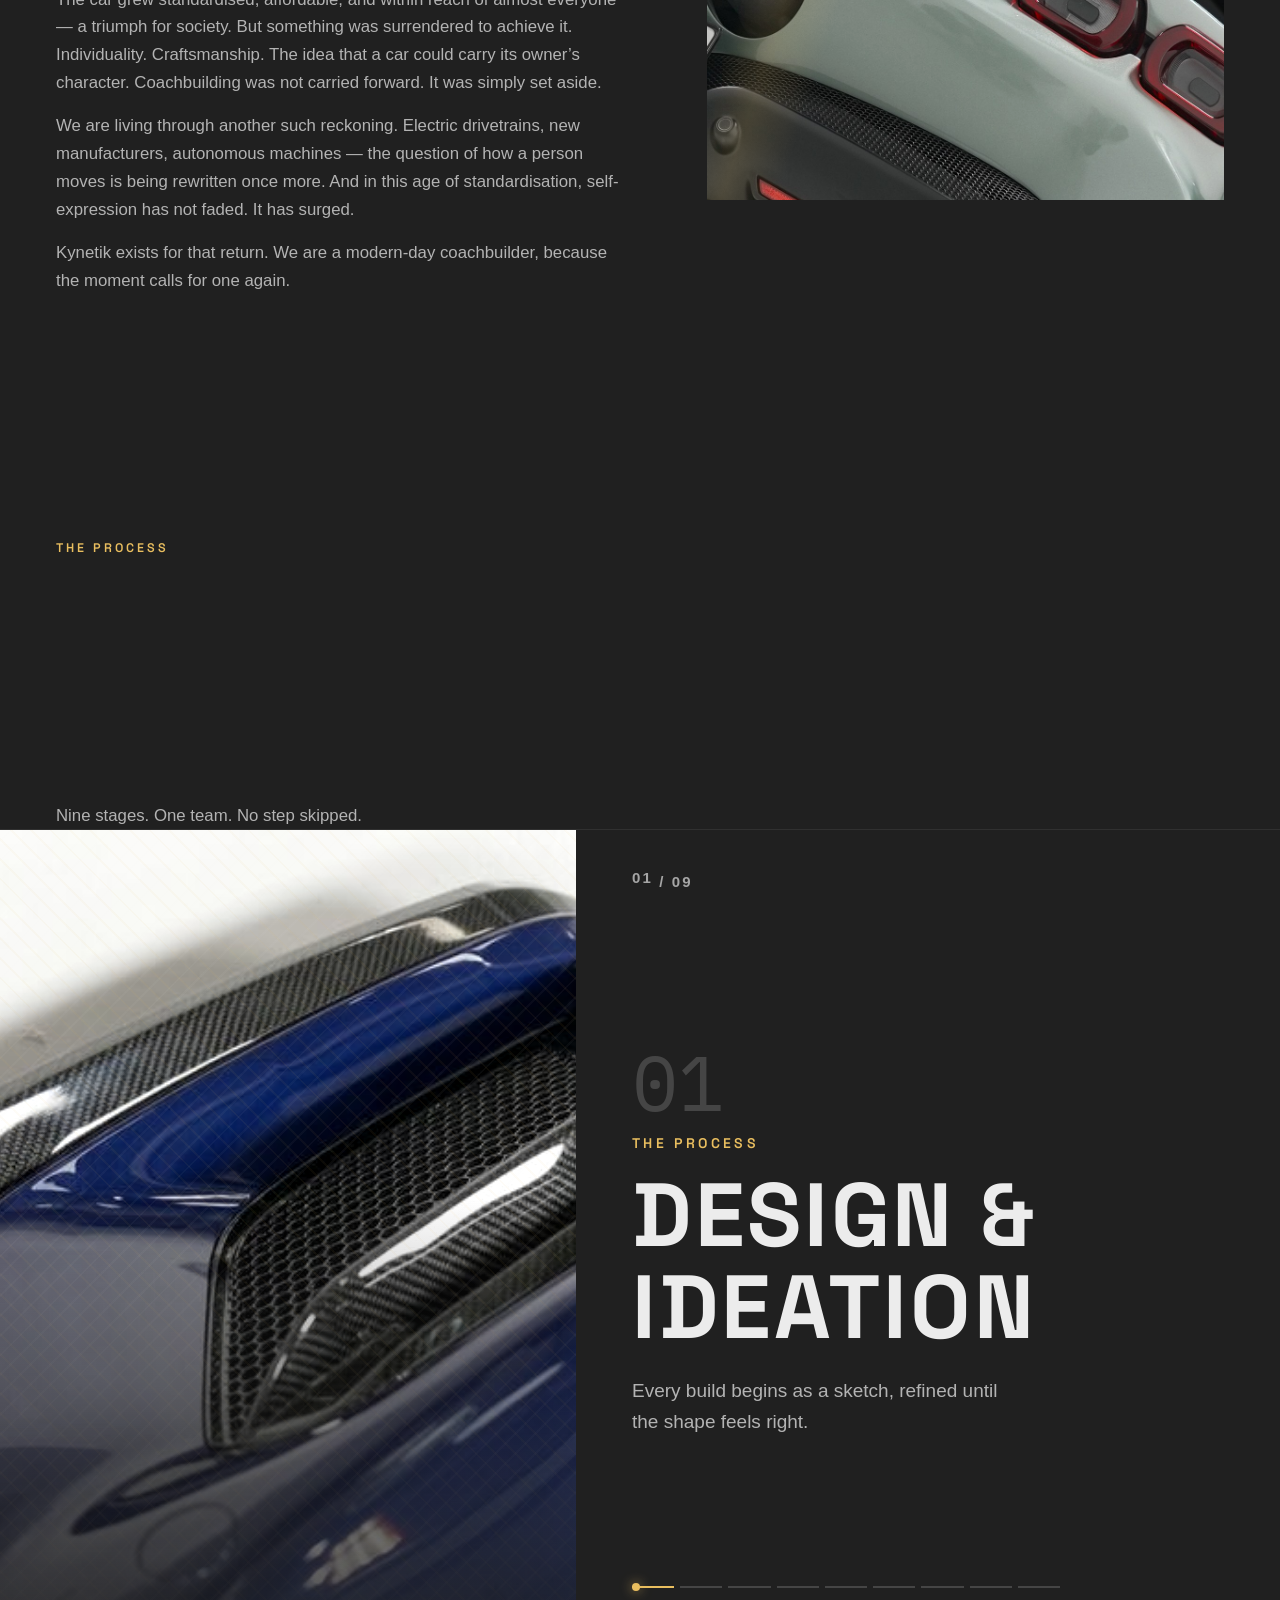
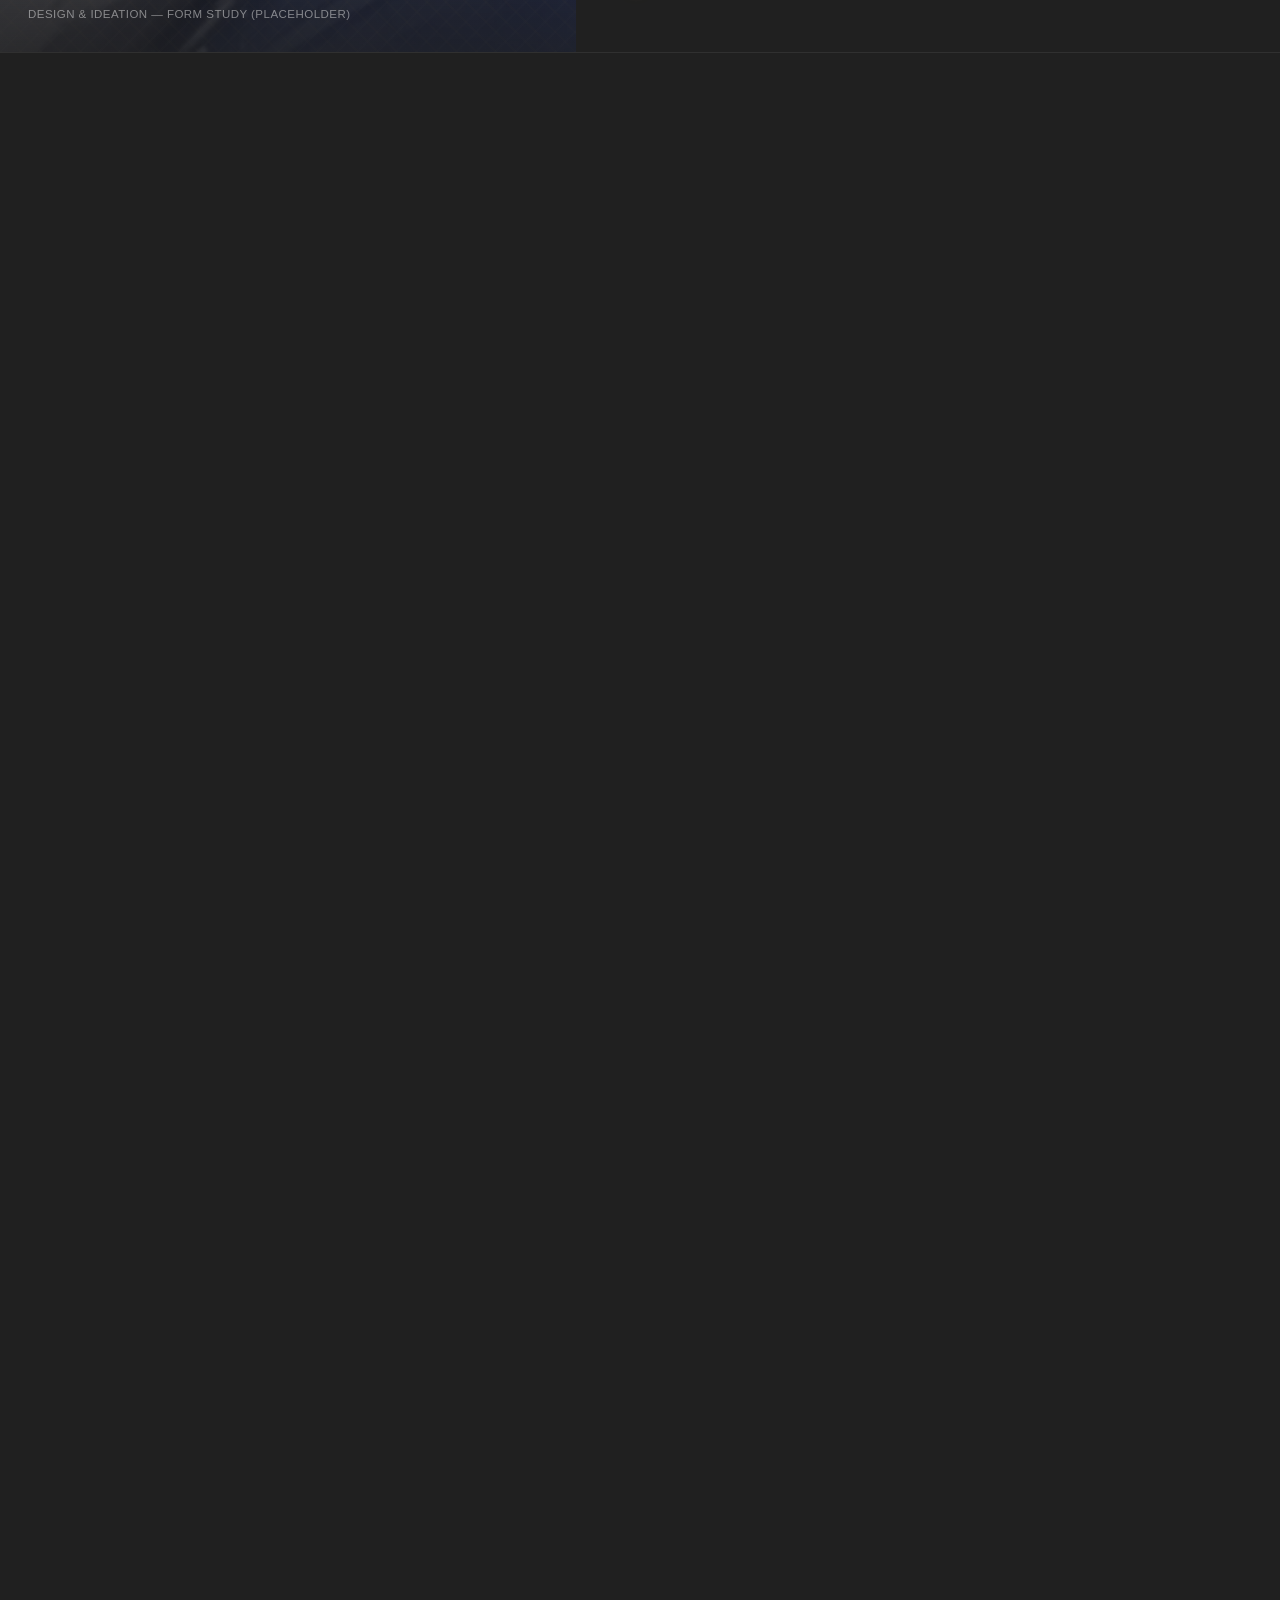
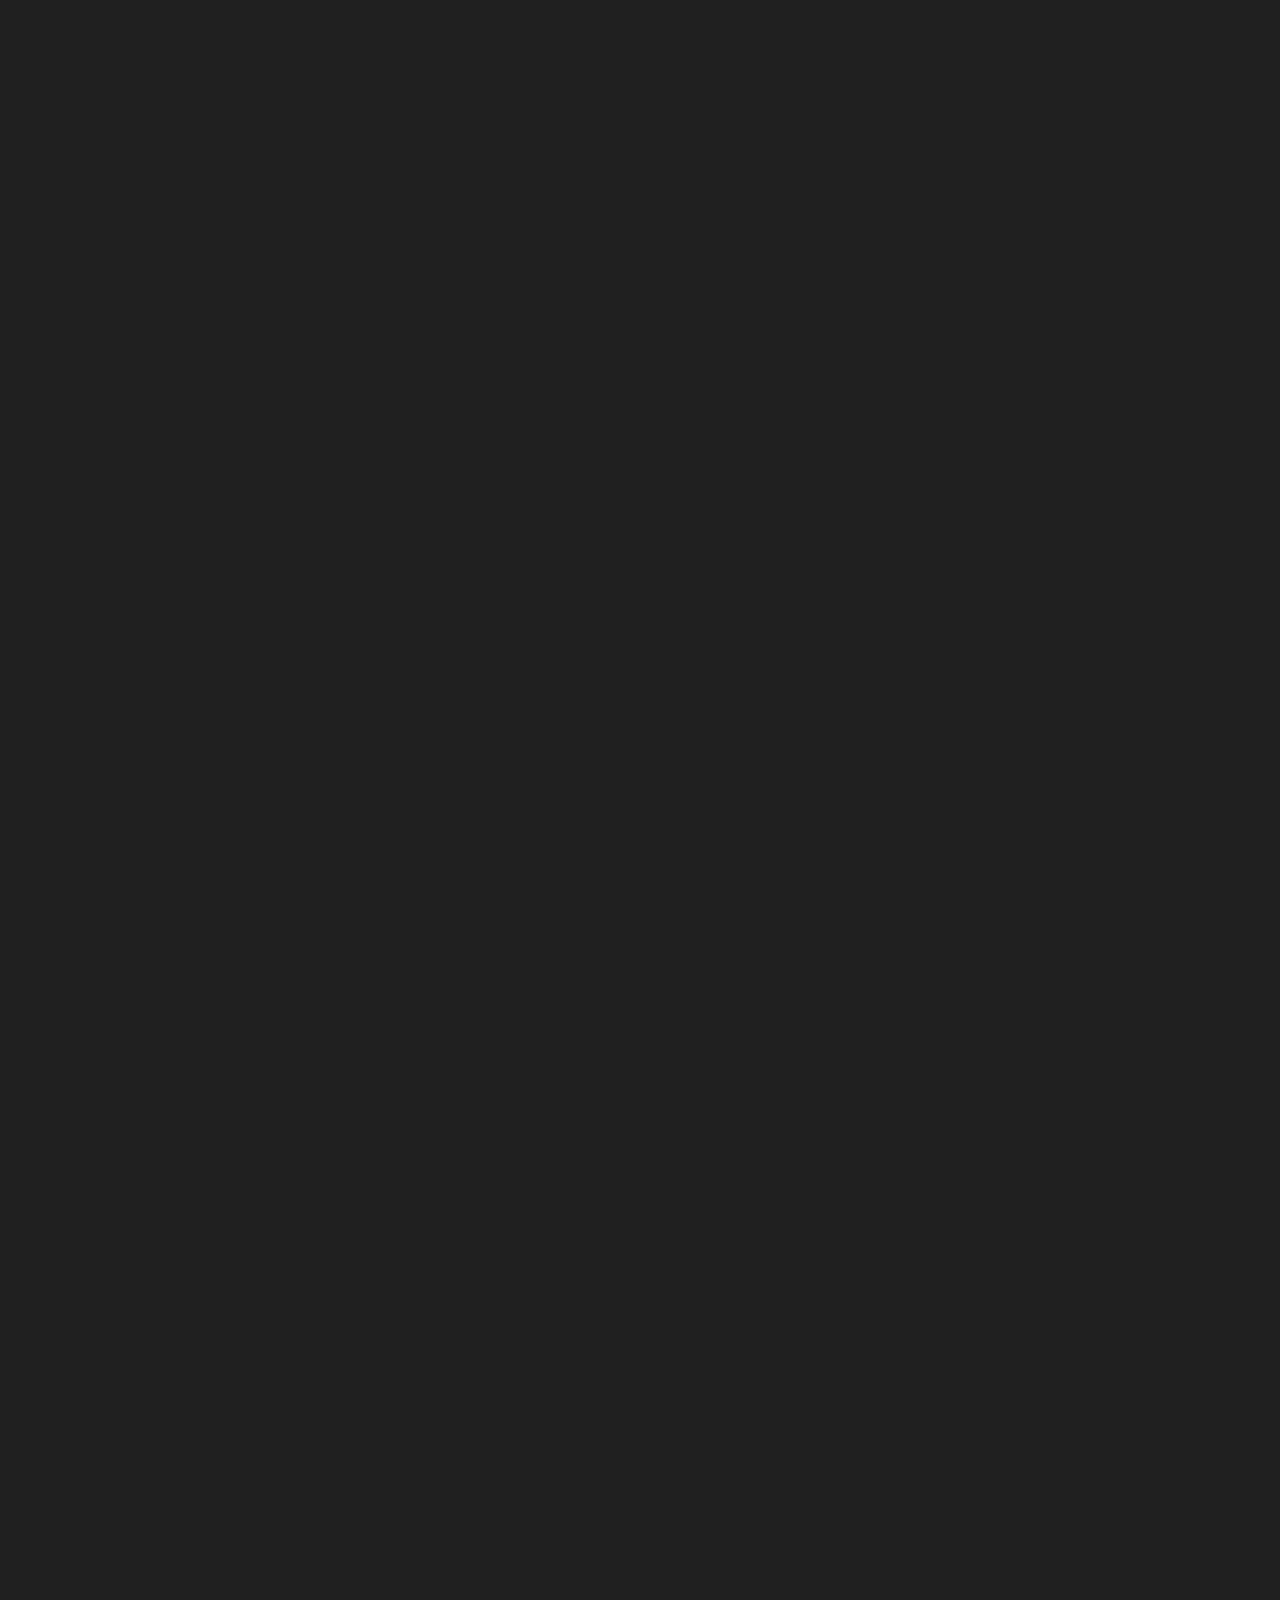
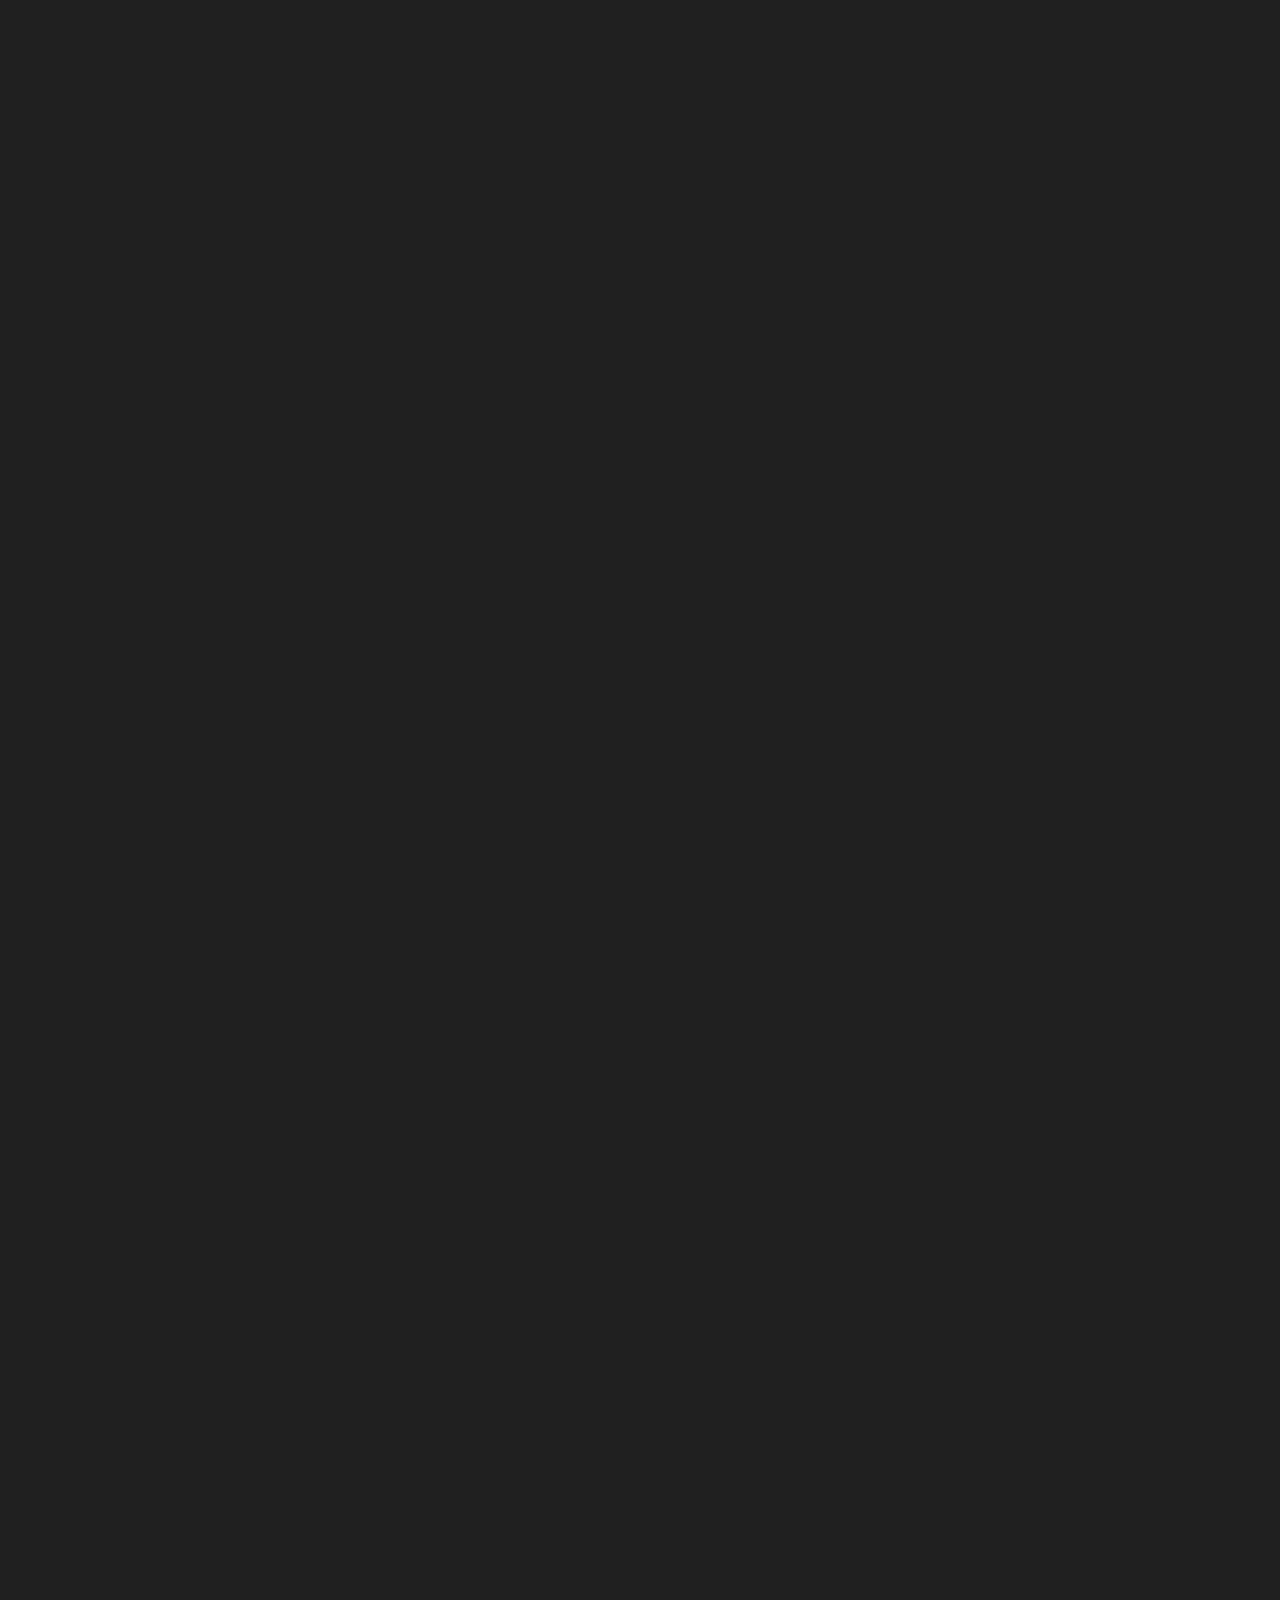
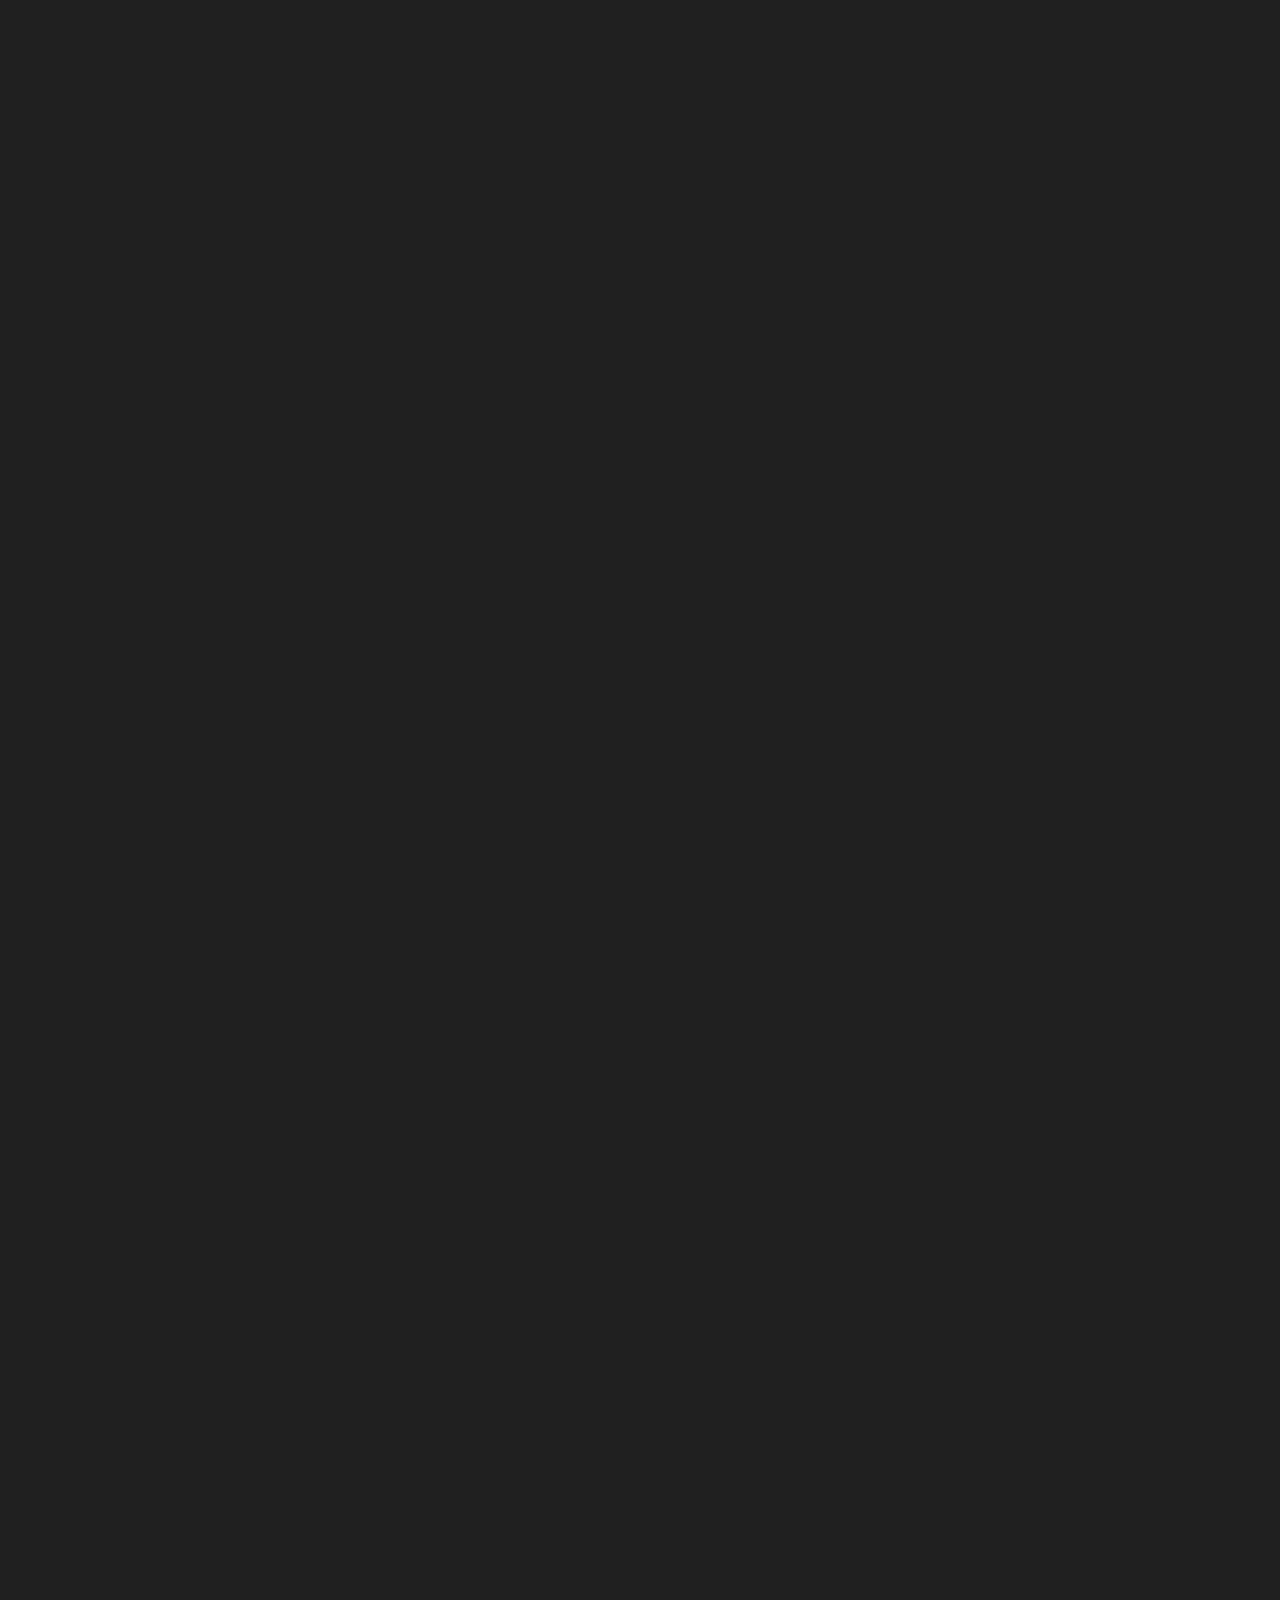
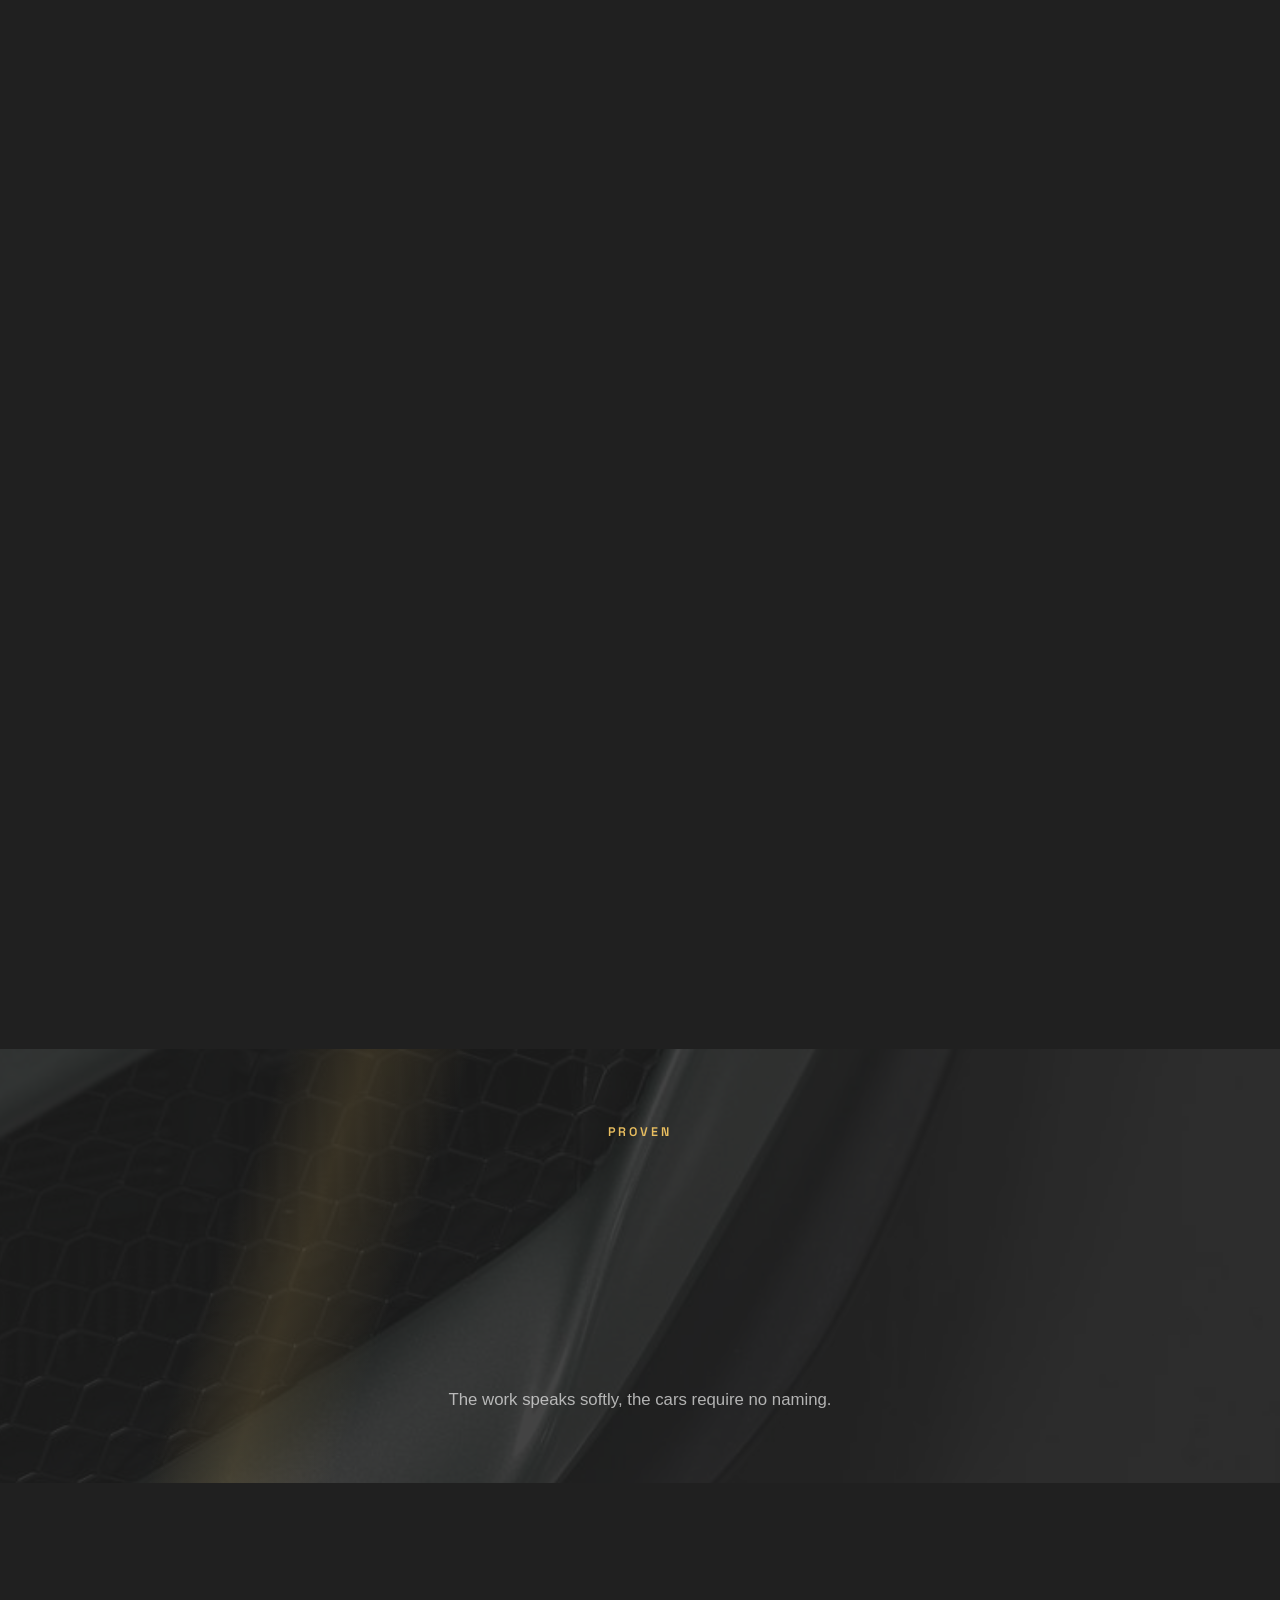
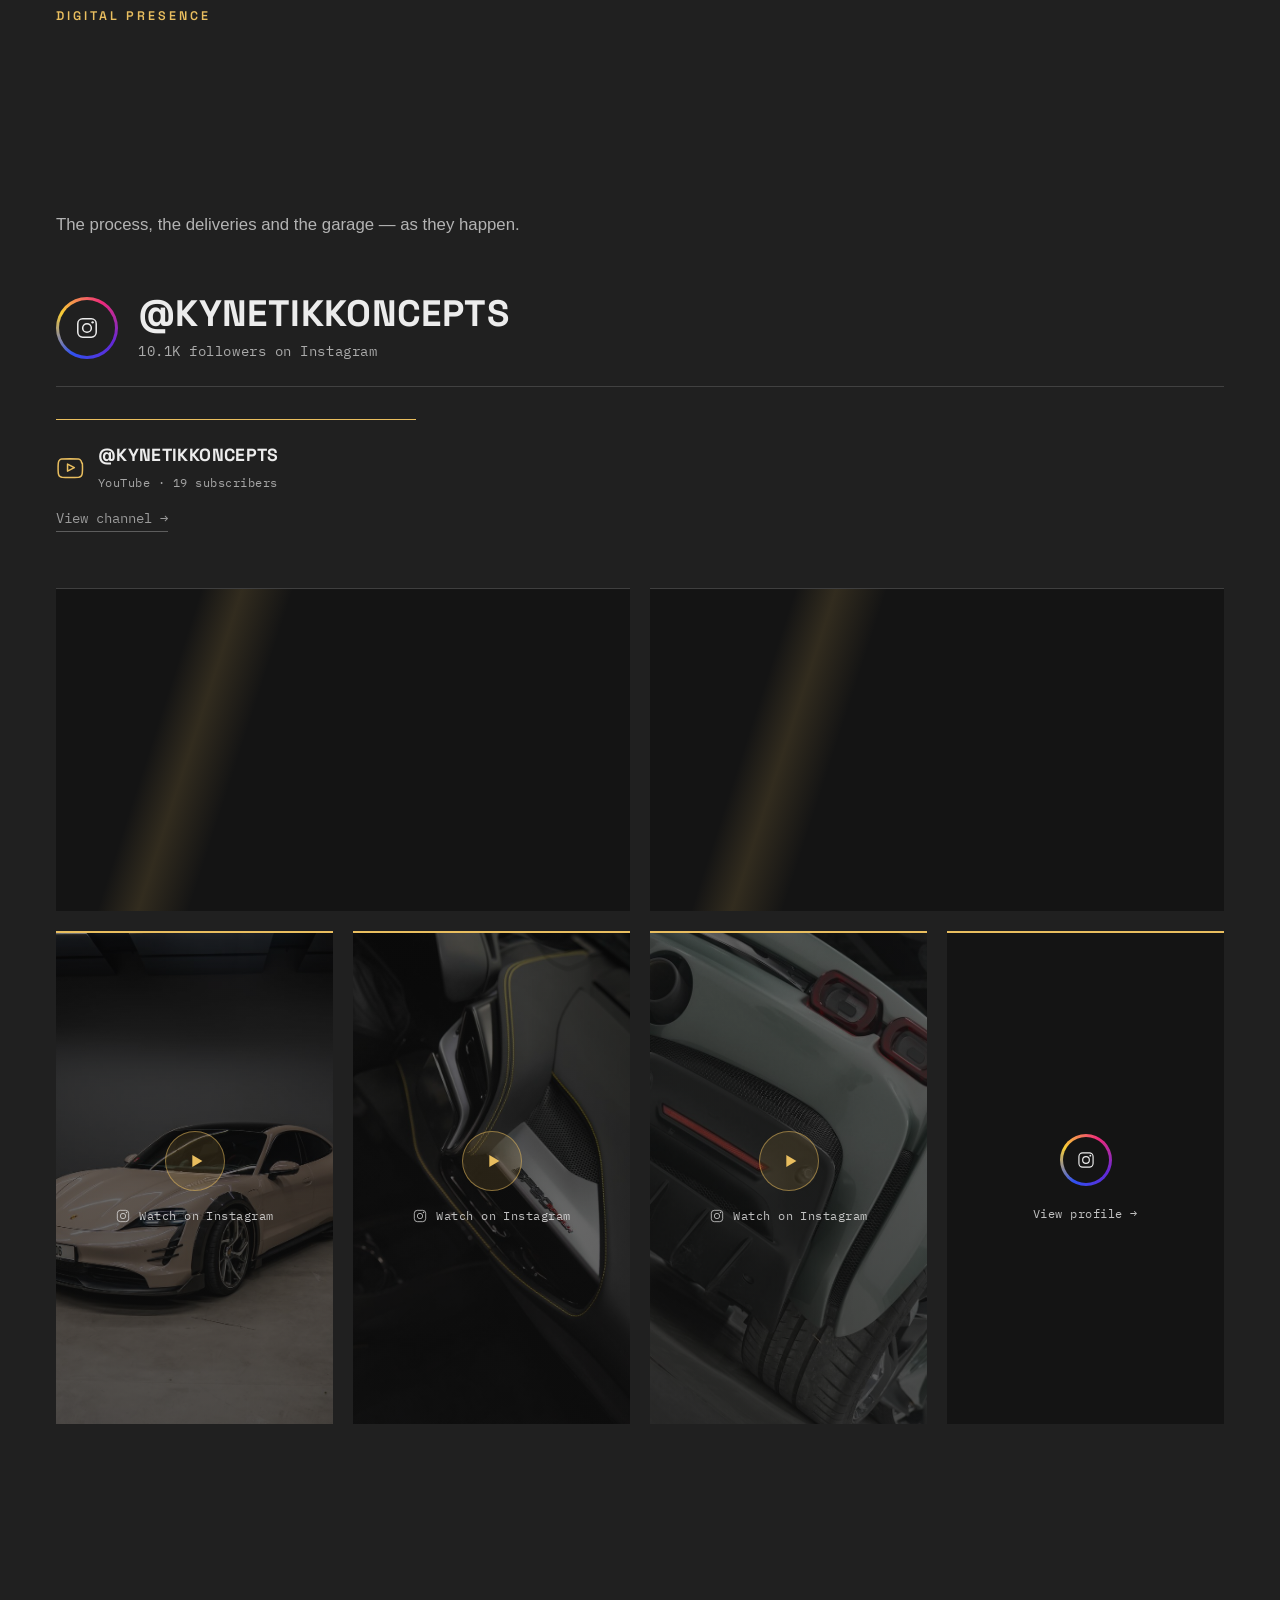
==== commit 0acc5bba: "Rounds 13-15: content-update-docx amends — nav, teasers, section differentiation Round 13 (client do" ====
--- a/index.html
+++ b/index.html
@@ -71,12 +71,25 @@
     </div>
     <div class="hero__overlay" aria-hidden="true"></div>
     <div class="wrap hero__content">
+      <!-- Round 13 (content update from client docx): headline replaced
+           per the doc's Hero Section spec ("A Modern Coachbuilder",
+           written in the site's established sentence-case-in-source
+           convention — CSS uppercases it regardless). "Bring us the car
+           you love" / "See what we make" replaced with the doc's own
+           CTA1/CTA2 labels; CTA2 now points at Pedigree (past, delivered
+           work) rather than offering.html, matching "Previous Builds"
+           literally instead of leaving it pointed at the capabilities
+           page the old label described. -->
       <p class="eyebrow">Kynetik Koncepts</p>
-      <h1 class="display h1 hero__headline">Energy in motion.</h1>
-      <p class="hero__sub">The modern coachbuilder, Dubai.</p>
+      <h1 class="display h1 hero__headline">A modern coachbuilder.</h1>
+      <!-- was "The modern coachbuilder, Dubai." — nearly word-for-word
+           the new headline sitting directly above it once that changed
+           to "A modern coachbuilder." Kept just the grounding detail the
+           sub-line was actually doing work for. -->
+      <p class="hero__sub">Energy in Motion.</p>
       <div class="hero__cta-row">
-        <a class="btn btn--primary js-cursor-target js-magnetic" href="#contact">Bring us the car you love</a>
-        <a class="btn btn--ghost js-cursor-target js-magnetic" href="offering.html">See what we make</a>
+        <a class="btn btn--primary js-cursor-target js-magnetic" href="#contact">Start your build</a>
+        <a class="btn btn--ghost js-cursor-target js-magnetic" href="pedigree.html">Previous builds</a>
       </div>
     </div>
     <div class="hero__scroll-cue"><span class="hero__scroll-cue-line"></span> Scroll</div>
@@ -84,9 +97,89 @@
 
   <!-- Round 5: the old on-page Offerings section moved to its own
        page, offering.html — same pattern as Pedigree. See offering.html
-       for the real copy and photography notes. -->
-
-  <!-- ============ 2B. WHAT WE MAKE — BLACK, PHOTO GRID ============
+       for the real copy and photography notes.
+
+       Round 13 amends: homepage teaser reinstated below. Reuses
+       .project-card + .card-slider (the .pedigree-slider carousel
+       mechanics, generically renamed so "pedigree" doesn't show up on an
+       unrelated section — see site.css) instead of .offering-tile's
+       overlay pattern, and shows only the 4 of 9 tiles with real
+       photography already shot (03 Carbon Fiber Production, 04 Interior
+       Customisation, 08 PPS & Finish, 09 Custom Wheels) — a preview, not
+       the full catalogue. Nav item stays "Offering" (singular, per this
+       round's brief); this heading is deliberately "Service Offering" —
+       see offering.html's own eyebrow for the same intentional split.
+
+       Round 14 amends: dropped the per-card "NN / 09" eyebrow — only 4
+       of the 9 real tiles show here, so consecutive cards jumped
+       non-adjacent numbers as the carousel was browsed and read as
+       broken rather than intentional; a fixed 1-9 count belongs on the
+       dedicated Offering page's full grid, not a scrollable preview
+       with no fixed visible order. Also dropped each card's repeated
+       "View All Offerings" line (redundant, didn't point anywhere
+       specific) — one CTA now, after the carousel, styled solid gold
+       (.btn--primary, matching the WhatsApp/hero CTA) instead of the
+       outline treatment. Arrow hover-to-scroll: see .card-slider's JS
+       wiring in site-interactions.js. -->
+  <section class="section ground-black js-scrub-section" id="offering-teaser">
+    <div class="wrap">
+      <p class="eyebrow">Service Offering</p>
+      <hr class="hairline">
+      <h2 class="display h2 js-scrub" style="margin-top:26px; max-width:18ch;">Nine disciplines, on call.</h2>
+      <p class="sub-line">A preview of the capabilities we offer as their own service, each mastered building our own cars first.</p>
+
+      <div class="card-slider">
+        <button class="card-slider__nav card-slider__nav--prev js-cursor-target" aria-label="Previous" disabled>
+          <svg width="16" height="16" viewBox="0 0 24 24" fill="none"><path d="M15 5l-7 7 7 7" stroke="currentColor" stroke-width="1.6" stroke-linecap="round" stroke-linejoin="round"/></svg>
+        </button>
+        <button class="card-slider__nav card-slider__nav--next js-cursor-target" aria-label="Next">
+          <svg width="16" height="16" viewBox="0 0 24 24" fill="none"><path d="M9 5l7 7-7 7" stroke="currentColor" stroke-width="1.6" stroke-linecap="round" stroke-linejoin="round"/></svg>
+        </button>
+        <div class="card-slider__track" id="offeringTeaserSlider">
+        <a class="project-card js-cursor-target" href="offering.html">
+          <div class="project-card__media media">
+            <img src="assets/img/service-panels.jpg" alt="Moulded carbon exterior panel" loading="lazy">
+          </div>
+          <div class="project-card__body">
+            <h3 class="project-card__title" style="margin-top:0;">Carbon Fiber Production</h3>
+            <p class="project-card__tagline">Bespoke panels laid up and cured in carbon fibre, to the same standard on every build.</p>
+          </div>
+        </a>
+        <a class="project-card js-cursor-target" href="offering.html">
+          <div class="project-card__media media">
+            <img src="assets/img/service-interior.jpg" alt="Bespoke car interior, contrast stitching" loading="lazy">
+          </div>
+          <div class="project-card__body">
+            <h3 class="project-card__title" style="margin-top:0;">Interior Customisation</h3>
+            <p class="project-card__tagline">Bespoke cabins, retrims and carbon trim, composed to the taste of the owner who commissioned it.</p>
+          </div>
+        </a>
+        <a class="project-card js-cursor-target" href="offering.html">
+          <div class="project-card__media media">
+            <img src="assets/img/service-protective.jpg" alt="Glossy protective coating on a carbon surface" loading="lazy">
+          </div>
+          <div class="project-card__body">
+            <h3 class="project-card__title" style="margin-top:0;">PPS &amp; Finish</h3>
+            <p class="project-card__tagline">Protective coatings and finish work, all but invisible, done to concours standard.</p>
+          </div>
+        </a>
+        <a class="project-card js-cursor-target" href="offering.html">
+          <div class="project-card__media media">
+            <img src="assets/img/offer-wheels.jpg" alt="Custom multi-spoke wheel, full profile" loading="lazy">
+          </div>
+          <div class="project-card__body">
+            <h3 class="project-card__title" style="margin-top:0;">Custom Wheels Design &amp; Production</h3>
+            <p class="project-card__tagline">Bespoke wheel designs, engineered and produced in-house to complete the car's one-of-one character.</p>
+          </div>
+        </a>
+        </div>
+      </div>
+
+      <a class="btn btn--primary js-cursor-target js-magnetic" href="offering.html" style="margin-top:40px;">View All Offerings</a>
+    </div>
+  </section>
+
+  <!-- ============ 2B. KONCEPTS — BLACK, PHOTO GRID ============
        Round 4: this five-item build-category section had collapsed into
        the 9-item Offerings grid at some point after round 2 (confirmed by
        grep — zero matches for any of these five names in this file before
@@ -97,13 +190,25 @@
        these exact categories in assets/img/ but had gone unused since the
        old carousel version was retired. Interaction language matches
        .offer-tile: hairline extends + description reveals on hover, both
-       unconditionally visible <=900px for touch. -->
-  <section class="section ground-black js-scrub-section" id="make">
+       unconditionally visible <=900px for touch.
+
+       Round 13 (content update from client docx): renamed "What We Make"
+       -> "Karbon Koncepts" (eyebrow + nav item + section id, #make ->
+       #koncepts), new headline/sub-line.
+
+       Round 14 amends: round 13 also moved each tile's text out of the
+       photo (normal-flow body above its own media block) to close a
+       spacing gap — that only tightened the gap, it didn't remove it.
+       Reverted back to full-bleed: media + .make-tile__scrim + body,
+       same DOM order and CSS as the section's pre-round-13 shape
+       (restored from the round-12 commit), title sitting directly over
+       the photo again. -->
+  <section class="section ground-black js-scrub-section" id="koncepts">
     <div class="wrap">
-      <p class="eyebrow">What We Make</p>
+      <p class="eyebrow">Karbon Koncepts</p>
       <hr class="hairline">
-      <h2 class="display h2 js-scrub" style="margin-top:26px; max-width:18ch;">One philosophy, five ways to begin.</h2>
-      <p class="sub-line">Five build categories. One process, applied without exception.</p>
+      <h2 class="display h2 js-scrub" style="margin-top:26px; max-width:18ch;">One philosophy, five implementations.</h2>
+      <p class="sub-line">One process carries every creation, whatever form it takes.</p>
 
       <div class="make-grid">
         <article class="make-tile js-cursor-target" tabindex="0">
@@ -170,101 +275,127 @@
     </div>
   </section>
 
-  <!-- ============ 3. HISTORY — BLACK, SPLIT ============
-       "The Origin" and "The Return of the Coachbuilder" (next section) are
-       grouped under one #history anchor for the new 5-item nav; id lives on
-       this first sub-block, both keep their original copy untouched. ============ -->
-  <!-- Round 5: full redesign. The text column used to top-align a
-       standard eyebrow/h2/sub-line block inside a tall split, leaving
-       dead air below it that didn't match the image's full height. Kept
-       the split (not full-bleed — Proven and the section right after
-       this one both already use a dimmed-photo-ground formula, and
-       stacking a third instance of it back to back would recreate the
-       "everything looks the same" problem this round exists to fix).
-       Instead the text side now carries real weight of its own: a
-       pull-quote-scale headline (clamp up near hero/h1 size, not the
-       standard .h2 step) with the column laid out top-to-bottom via
-       flex + space-between, so the eyebrow sits at the top, the quote
-       dominates the middle, and the sub-line anchors the bottom —
-       filling the frame the way the image already does. -->
-  <!-- Round 8: full-bleed rebuild, replacing the round-5/6 two-column
-       split entirely — not resized, removed. Image is now the section's
-       whole background (position:absolute inset:0, same structural
-       pattern as .section--photo elsewhere), with a LEFT-to-RIGHT scrim
-       (not the flat/uniform .media--ambient dim Proven and the old
-       Return-of-Coachbuilder background used) so text stays legible on
-       the dark left third while the car stays recognizable on the right.
-       SOURCE: still no real hands-on-craft photography exists anywhere
-       in Website Assets/ (confirmed again this round) — same flagged
-       compromise as round 4, re-cropped specifically for this wide
-       full-bleed use: a fresh, wider, horizontally-flipped crop of
-       DSC00213.jpg (assets/img/history-fullbleed.jpg) chosen because,
-       unlike the original crop, this framing naturally puts the dark
-       workshop ceiling/ductwork on the left and the car on the right —
-       checked directly against the scrim requirement before finalizing,
-       per the round-8 brief's own instruction to verify tonal range
-       first. Dealer plate cropped out again. -->
-  <section class="section history-bleed js-scrub-section" id="history">
-    <div class="history-bleed__media" aria-hidden="true">
-      <img src="assets/img/history-fullbleed.jpg" alt="" loading="lazy">
-    </div>
-    <div class="history-bleed__scrim" aria-hidden="true"></div>
-    <div class="wrap history-bleed__content">
-      <p class="eyebrow">History · The Origin</p>
+  <!-- ============ 2C. PEDIGREE TEASER — BLACK ============
+       Round 13 amends: homepage teaser reinstated (Round 13's docx-driven
+       update had explicitly said "section not avail in home page" for
+       Pedigree — this round reverses that call). A highlights reel, not
+       the full Delivered/Upcoming breakdown: cards mixed from both
+       pillars in one shuffled sequence, reusing the exact .project-card
+       markup and .card-slider carousel mechanics already built for
+       pedigree.html (see site.css's .pedigree-slider / .card-slider
+       comment for why the class is generically named). Full breakdown
+       stays on pedigree.html, unchanged.
+
+       Round 14 amends: per-card "View Project" links stay (each one is
+       correctly scoped to its own project, unlike the Offering teaser's
+       old repeated link). Only the arrow hover-behaviour and the final
+       button's style change — same as Offering, see that section's
+       comment and .card-slider's JS wiring in site-interactions.js. -->
+  <section class="section ground-black js-scrub-section" id="pedigree-teaser">
+    <div class="wrap">
+      <p class="eyebrow">Pedigree</p>
       <hr class="hairline">
-      <h2 class="display h2 js-scrub" style="margin-top:26px; max-width:11ch;">A car was once the work of two hands.</h2>
-      <p class="sub-line">Kynetik exists to restore what was lost.</p>
-    </div>
-  </section>
-
-  <!-- ============ 4. THE RETURN OF THE COACHBUILDER — BLACK ============
-       Round 5 dropped the dimmed-photo-background treatment entirely
-       (Proven owns that formula). Round 6: still no photo-background —
-       Proven's formula stays Proven's — but Origin and Return are
-       sequential chapters under the same History nav item, and reviewed
-       side by side they read wrong when one is entirely image-led and
-       the other is pure typography. Fix: a real .split layout here too,
-       matching Origin's mechanics exactly, mirrored — Origin's image
-       sits right (text left), so this one puts the image LEFT (text
-       right), via .split--reverse (same column proportions, swapped
-       sides) so scrolling from one chapter into the next reads as a
-       rhythm, not two unrelated sections. Real stat row from round 5
-       kept as-is inside the text column, it was already working.
-       SOURCE: Website Assets/61.jpg (taycan-hero.jpg) — Porsche Taycan,
-       side 3/4 on wheel/chassis/door line, cropped tight to exclude a
-       visible dealer plate in the original frame. A modern EV platform
-       is a literal, not decorative, match for "modern platforms are
-       our chassis." -->
-  <section class="section ground-black js-scrub-section">
-    <div class="wrap split split--reverse">
+      <h2 class="display h2 js-scrub" style="margin-top:26px; max-width:18ch;">A few of our builds.</h2>
+      <p class="sub-line">Delivered and already underway, mixed — see the full record on the Pedigree page.</p>
+
+      <div class="card-slider">
+        <button class="card-slider__nav card-slider__nav--prev js-cursor-target" aria-label="Previous" disabled>
+          <svg width="16" height="16" viewBox="0 0 24 24" fill="none"><path d="M15 5l-7 7 7 7" stroke="currentColor" stroke-width="1.6" stroke-linecap="round" stroke-linejoin="round"/></svg>
+        </button>
+        <button class="card-slider__nav card-slider__nav--next js-cursor-target" aria-label="Next">
+          <svg width="16" height="16" viewBox="0 0 24 24" fill="none"><path d="M9 5l7 7-7 7" stroke="currentColor" stroke-width="1.6" stroke-linecap="round" stroke-linejoin="round"/></svg>
+        </button>
+        <div class="card-slider__track" id="pedigreeTeaserSlider">
+        <a class="project-card js-cursor-target" href="projects/599-rf.html">
+          <div class="project-card__media media">
+            <img src="assets/img/projects/599rf-hero.jpg" alt="599 RF, rear three-quarter, exposed carbon fibre" loading="lazy">
+          </div>
+          <div class="project-card__body">
+            <p class="project-card__eyebrow">Bespoke One-of-One &middot; Delivered</p>
+            <h3 class="project-card__title">599 RF</h3>
+            <p class="project-card__tagline">Kynetik's flagship one-of-one build, numbered edition of twelve.</p>
+            <p class="project-card__cta">View Project &rarr;</p>
+          </div>
+        </a>
+        <a class="project-card js-cursor-target" href="projects/karbon-toys-canam.html">
+          <div class="project-card__media media">
+            <img src="assets/img/projects/canam-render.jpg" alt="Karbon Toys Can-Am buggy concept render" loading="lazy">
+          </div>
+          <div class="project-card__body">
+            <p class="project-card__eyebrow">Karbon Toys &middot; In Development</p>
+            <h3 class="project-card__title">Karbon Toys — Can-Am Buggy</h3>
+            <p class="project-card__tagline">The Can-Am reimagined as a Lamborghini-styled machine, built for the dunes.</p>
+            <p class="project-card__cta">View Project &rarr;</p>
+          </div>
+        </a>
+        <a class="project-card js-cursor-target" href="projects/karbon-elektric-taycan.html">
+          <div class="project-card__media media">
+            <img src="assets/img/projects/taycan-hero.jpg" alt="Porsche Taycan, front three-quarter" loading="lazy">
+          </div>
+          <div class="project-card__body">
+            <p class="project-card__eyebrow">Karbon Elektric &middot; Delivered</p>
+            <h3 class="project-card__title">Karbon Elektric — Porsche Taycan</h3>
+            <p class="project-card__tagline">Carbon transformation for the Porsche Taycan already on the road.</p>
+            <p class="project-card__cta">View Project &rarr;</p>
+          </div>
+        </a>
+        <a class="project-card js-cursor-target" href="projects/karbon-ikonics-bmw.html">
+          <div class="project-card__media media">
+            <img src="assets/img/projects/bmw-detail.jpg" alt="Carbon exterior panel detail" loading="lazy">
+          </div>
+          <div class="project-card__body">
+            <p class="project-card__eyebrow">Karbon Ikonics &middot; In Development</p>
+            <h3 class="project-card__title">Karbon Ikonics — BMW</h3>
+            <p class="project-card__tagline">A proven platform, reclothed in the silhouette of an icon.</p>
+            <p class="project-card__cta">View Project &rarr;</p>
+          </div>
+        </a>
+        </div>
+      </div>
+
+      <a class="btn btn--primary js-cursor-target js-magnetic" href="pedigree.html" style="margin-top:40px;">Explore Pedigree</a>
+    </div>
+  </section>
+
+  <!-- ============ 3. PHILOSOPHY — BLACK, SPLIT ============
+       Round 13 (content update from client docx): the docx merges what
+       had been two sequential chapters under one nav item — "History ·
+       The Origin" (round 8's full-bleed rebuild) and "The Return of the
+       Coachbuilder" (round 6's mirrored-split treatment) — into a single
+       "Philosophy" section carrying one unified essay about why Kynetik
+       calls itself a modern-day coachbuilder. Both old sections' real
+       copy is gone (superseded by the docx's own text, not merely
+       resized); the round-8 full-bleed treatment doesn't suit five
+       paragraphs of running body copy the way it suited one short
+       pull-quote line, so this reverts to the .split component (text
+       column + image column) that predates round 8 — same mechanics as
+       the old Return-of-Coachbuilder chapter, not a new pattern.
+       Image: assets/img/history-workshop.jpg, the original pre-round-8
+       split-era workshop/tail-light detail shot (583x1300, already the
+       right portrait proportions for .split__media's 4:5 aspect-ratio)
+       — unused since round 8 moved to a wide full-bleed crop of a
+       different photo, reinstated here since the section is back to a
+       split layout. Return-of-Coachbuilder's own stat row (build
+       categories / capabilities / Dubai) didn't have an obvious home in
+       the new essay copy and isn't part of the docx's replacement text,
+       so it's been dropped along with the rest of that section's old
+       copy rather than bolted onto unrelated content. -->
+  <section class="section ground-black js-scrub-section" id="philosophy">
+    <div class="wrap split">
+      <div>
+        <p class="eyebrow">Our Philosophy</p>
+        <hr class="hairline">
+        <h2 class="display h2 js-scrub" style="margin-top:26px; max-width:18ch;">Why we call ourselves a modern-day coachbuilder.</h2>
+        <div class="philosophy-copy">
+          <p>There was a time when a car was not bought. It was commissioned.</p>
+          <p>A manufacturer supplied the mechanical promise: the engine, the frame, the chassis. What clothed it was a separate decision, carried to a coachbuilder who shaped a body by hand, for one client and no other. The result was never a product. It was a masterpiece, made once.</p>
+          <p>Then efficiency became the only question worth asking. Production scaled. The car grew standardised, affordable, and within reach of almost everyone — a triumph for society. But something was surrendered to achieve it. Individuality. Craftsmanship. The idea that a car could carry its owner&rsquo;s character. Coachbuilding was not carried forward. It was simply set aside.</p>
+          <p>We are living through another such reckoning. Electric drivetrains, new manufacturers, autonomous machines — the question of how a person moves is being rewritten once more. And in this age of standardisation, self-expression has not faded. It has surged.</p>
+          <p>Kynetik exists for that return. We are a modern-day coachbuilder, because the moment calls for one again.</p>
+        </div>
+      </div>
       <div class="split__media media js-cursor-target">
-        <img src="assets/img/return-chassis.jpg" alt="Porsche Taycan, side three-quarter on wheel and chassis line" width="629" height="750" loading="lazy">
-      </div>
-      <div>
-        <p class="eyebrow">The Return of the Coachbuilder</p>
-        <hr class="hairline">
-        <h2 class="display h2 js-scrub" style="margin-top:26px; max-width:16ch;">Carbon fibre is our coachwork, modern platforms are our chassis.</h2>
-        <!-- full-site polish pass: was "Energy in motion." — an exact
-             duplicate of the closing Contact section's own accent-line
-             further down this same page. Replaced with a line specific
-             to this section's own coachwork/chassis metaphor instead of
-             borrowing the page's closing signature line. -->
-        <p class="accent-line">The craft returns.</p>
-
-        <div class="return-stats">
-          <div class="return-stat">
-            <p class="return-stat__num mono">05</p>
-            <p class="return-stat__label">Build categories</p>
-          </div>
-          <div class="return-stat">
-            <p class="return-stat__num mono">09</p>
-            <p class="return-stat__label">Capabilities, one roof</p>
-          </div>
-          <div class="return-stat">
-            <p class="return-stat__num mono">DXB</p>
-            <p class="return-stat__label">Dubai, UAE</p>
-          </div>
-        </div>
+        <img src="assets/img/history-workshop.jpg" alt="Carbon-bodied car detail under workshop lighting, rear three-quarter" loading="lazy">
       </div>
     </div>
   </section>
@@ -483,68 +614,17 @@
     </div>
   </section>
 
-  <!-- ============ 7. WHAT WE STAND FOR — CARBON GREY, TAGS ============
-       Round 2: was ground-olive; moved to ground-grey (#353535, already
-       defined in site.css and used elsewhere e.g. project "Convert Yours"
-       sections) to match the amend brief's Carbon Grey requirement. Text
-       stays Foster White — .ground-grey already resolves to that. ============ -->
-  <section class="section ground-grey js-scrub-section" id="impact" style="overflow:hidden;">
-    <div class="ground-curtain"></div>
-    <div class="wrap">
-      <p class="eyebrow">What We Stand For</p>
-      <hr class="hairline">
-      <h2 class="display h2 js-scrub" style="margin-top:26px; max-width:16ch;">Five things we will not compromise.</h2>
-
-      <div class="values">
-        <div class="value-tag js-cursor-target" tabindex="0">
-          <div class="value-tag__weave" aria-hidden="true"></div>
-          <div class="value-tag__num-wrap"><p class="value-tag__num">01</p></div>
-          <p class="value-tag__title">Design Fidelity</p>
-          <p class="value-tag__brief mono">Nothing value-engineered away.</p>
-          <hr class="value-tag__rule">
-          <p class="value-tag__desc">Every line stays true to the sketch that started it. Nothing is value-engineered away.</p>
-        </div>
-        <div class="value-tag js-cursor-target" tabindex="0">
-          <div class="value-tag__weave" aria-hidden="true"></div>
-          <div class="value-tag__num-wrap"><p class="value-tag__num">02</p></div>
-          <p class="value-tag__title">Daily Ease</p>
-          <p class="value-tag__brief mono">Made for every day, not the show stand.</p>
-          <hr class="value-tag__rule">
-          <p class="value-tag__desc">A carbon body built for daily use, not just for the show stand.</p>
-        </div>
-        <div class="value-tag js-cursor-target" tabindex="0">
-          <div class="value-tag__weave" aria-hidden="true"></div>
-          <div class="value-tag__num-wrap"><p class="value-tag__num">03</p></div>
-          <p class="value-tag__title">Self-Expression</p>
-          <p class="value-tag__brief mono">Never pulled from a catalogue.</p>
-          <hr class="value-tag__rule">
-          <p class="value-tag__desc">Built to a client's own vision, never pulled from a catalogue of options.</p>
-        </div>
-        <div class="value-tag js-cursor-target" tabindex="0">
-          <div class="value-tag__weave" aria-hidden="true"></div>
-          <div class="value-tag__num-wrap"><p class="value-tag__num">04</p></div>
-          <p class="value-tag__title">Playful Utility</p>
-          <p class="value-tag__brief mono">Performance meets personality.</p>
-          <hr class="value-tag__rule">
-          <p class="value-tag__desc">Performance and personality, in equal measure, on the same car.</p>
-        </div>
-        <div class="value-tag js-cursor-target" tabindex="0">
-          <div class="value-tag__weave" aria-hidden="true"></div>
-          <div class="value-tag__num-wrap"><p class="value-tag__num">05</p></div>
-          <p class="value-tag__title">Care and Craft</p>
-          <p class="value-tag__brief mono">Finished to our own name.</p>
-          <hr class="value-tag__rule">
-          <p class="value-tag__desc">Finished to a standard worth putting a name to.</p>
-        </div>
-      </div>
-    </div>
-  </section>
-
-  <!-- ============ 8. DIGITAL PRESENCE — BLACK ============
+  <!-- ============ 7. DIGITAL PRESENCE — BLACK ============
        New in round 2, sits after Impact and before Contact — this is the
        nav-order slot Downloads used to hold (Digital Presence is now the
        5th/last header nav item; Downloads moved to the footer only, #4 of
        the round 2 brief).
+
+       Round 13 (content update from client docx): "What We Stand For" /
+       Impact (the five-value-tile Carbon Grey section, #impact) removed
+       entirely per the docx's explicit "Impact (remove)" instruction —
+       nav link dropped in site-chrome.js too. Digital Presence now
+       follows directly after Philosophy + The Process.
 
        Handles, profile/channel URLs and follower/subscriber counts below
        are real, checked by hand against the live profiles. Both platforms
--- a/assets/css/site.css
+++ b/assets/css/site.css
@@ -104,20 +104,6 @@
     color:var(--vintage-yellow); font-size:clamp(1.05rem,1.8vw,1.35rem); line-height:1.3; margin-top:28px;
   }
 
-  /* ---------- return of the coachbuilder: stat row (round 5) ----------
-     Same large-mono-number + label idea as the Impact value columns, in
-     miniature and without the hover-reveal (no extra copy to hide here,
-     just three facts already established elsewhere on the real site). */
-  .return-stats{ display:grid; grid-template-columns:1fr; gap:20px; margin-top:48px; }
-  @media(min-width:560px){ .return-stats{ grid-template-columns:repeat(3,1fr); gap:0; } }
-  .return-stat{ padding:16px 0; border-top:1px solid rgba(236,236,236,0.25); }
-  @media(min-width:560px){
-    .return-stat{ border-top:none; border-left:1px solid rgba(236,236,236,0.22); padding:0 24px; }
-    .return-stat:first-child{ border-left:none; padding-left:0; }
-  }
-  .return-stat__num{ font-family:var(--font-mono); font-size:clamp(1.9rem,3.4vw,2.6rem); color:var(--vintage-yellow); line-height:1; }
-  .return-stat__label{ margin-top:10px; font-family:var(--font-display); font-weight:600; text-transform:uppercase; letter-spacing:0.06em; font-size:0.82rem; color:rgba(236,236,236,0.75); }
-
   /* ---------- scroll-scrubbed headline clip reveal ---------- */
   .js-scrub{
     clip-path: inset(0 100% 0 0);
@@ -180,9 +166,11 @@
   .logo-word{ width:96px; height:14px; background-image:var(--logo-wordmark-white); background-size:contain; background-repeat:no-repeat; }
   .footer .logo-mark{ width:24px; height:24px; }
 
-  .nav__links{ display:none; align-items:center; gap:40px; }
-  @media(min-width:960px){ .nav__links{ display:flex; } }
-  .nav__link{ font-family:var(--font-display); font-weight:600; font-size:0.72rem; letter-spacing:0.16em; text-transform:uppercase; opacity:0.85; position:relative; padding-bottom:4px; }
+  .nav__links{ display:none; align-items:center; gap:22px; }
+  @media(min-width:1180px){ .nav__links{ display:flex; } }
+  @media(min-width:1320px){ .nav__links{ gap:40px; } }
+  .nav__link{ font-family:var(--font-display); font-weight:600; font-size:0.68rem; letter-spacing:0.14em; text-transform:uppercase; opacity:0.85; position:relative; padding-bottom:4px; white-space:nowrap; }
+  @media(min-width:1320px){ .nav__link{ font-size:0.72rem; letter-spacing:0.16em; } }
   .nav__link::after{ content:''; position:absolute; left:0; right:0; bottom:0; height:1px; background:var(--vintage-yellow); transform:scaleX(0); transform-origin:left; transition:transform var(--dur-med) var(--ease-precise); }
   .nav__link:hover{ opacity:1; } .nav__link:hover::after{ transform:scaleX(1); }
 
@@ -192,7 +180,7 @@
   }
 
   .nav__toggle{ display:flex; align-items:center; justify-content:center; width:44px; height:44px; z-index:600; }
-  @media(min-width:960px){ .nav__toggle{ display:none; } }
+  @media(min-width:1180px){ .nav__toggle{ display:none; } }
   .nav__toggle-bars{ position:relative; width:22px; height:14px; }
   .nav__toggle-bars span{ position:absolute; left:0; right:0; height:1.5px; background:var(--foster-white); transition:transform var(--dur-med) var(--ease-precise), opacity var(--dur-med) var(--ease-precise), top var(--dur-med) var(--ease-precise); }
   .nav__toggle-bars span:nth-child(1){ top:0; } .nav__toggle-bars span:nth-child(2){ top:6px; } .nav__toggle-bars span:nth-child(3){ top:12px; }
@@ -271,92 +259,19 @@
   .split__media{ aspect-ratio:4/5; width:100%; }
   @media(max-width:899px){ .split__media{ aspect-ratio:16/10; order:-1; } }
 
-  /* ---------- Return of the Coachbuilder: mirrored split (round 6) ----------
-     Same .split mechanics as Origin, DOM order swapped (media first, text
-     second) so the image lands on the opposite side. Column proportions
-     are swapped too (not just left/right flipped) so the media column
-     keeps the same relative width it always had, wherever it sits —
-     a true mirror rather than an asymmetric flip. Mobile is unaffected:
-     .split__media's order:-1 already puts the image first regardless of
-     DOM order below 900px. */
-  @media(min-width:900px){ .split--reverse{ grid-template-columns:0.95fr 1.05fr; } }
-  @media(min-width:1400px){ .split--reverse{ grid-template-columns:1.15fr 1fr; } }
-
-  /* ---------- History/Origin: full-bleed rebuild (round 8) ----------
-     Replaces the round-5/6 .split treatment entirely (two content
-     columns, image confined to one side) with a single full-bleed
-     section: photo fills the whole section as its background, a
-     left-to-right scrim sits above it, and the text stack sits on top
-     of both, vertically centred, positioned where the scrim is
-     darkest. Deliberately NOT the site's existing .media--ambient
-     pattern (a flat, uniform dim) — Proven and Return-of-the-
-     Coachbuilder's own history already used that, and this needed its
-     own directional treatment, not a reuse of the "dim photo behind
-     centred text" formula those two sections still (rightly) own. */
-  .history-bleed{
-    position:relative; overflow:hidden; min-height:85vh; min-height:85dvh;
-    display:flex; align-items:center;
-  }
-  /* .wrap normally relies on margin:0 auto to centre itself, which is
-     exactly wrong here: as a flex child it shrinks to its content's
-     width first, so margin:auto centred that shrunk box in the middle
-     of the section instead of the text sitting at the true left edge
-     where the scrim is darkest — this was the actual cause of every
-     borderline contrast reading during testing, not the gradient curve
-     itself. Forcing full width makes .history-bleed__content sit at
-     .wrap's own left padding instead. */
-  .history-bleed > .wrap{ width:100%; margin:0; }
-  .history-bleed__media{ position:absolute; inset:0; z-index:0; }
-  .history-bleed__media img{
-    position:absolute; inset:0; width:100%; height:100%; object-fit:cover; object-position:center;
-    filter:saturate(0.92) contrast(1.03);
-  }
-  /* strong (near-opaque) black on the left, fading to fully transparent
-     by the right third — the exact ask, not the site's usual flat dim. */
-  .history-bleed__scrim{
-    position:absolute; inset:0; z-index:1; pointer-events:none;
-    /* strengthened after measuring real contrast against the composited
-       image+scrim: the headline's widest line's right edge (~65% across
-       at desktop) measured only 3.35:1 against the original, gentler
-       curve — passable as large text but too close to the 3:1 floor to
-       trust. Pushed the 45%-opacity stop from 58%->66% and the near-
-       transparent stop from 78%->86%. That alone only got a re-measure
-       to 4.21-4.35:1 — the real fix was the .wrap flex-centring bug
-       above; with both fixes combined, a full grid-sweep of the actual
-       text block's worst-case point now measures a verified 10.35:1. */
-    background:linear-gradient(90deg,
-      rgba(32,32,32,0.90) 0%,
-      rgba(32,32,32,0.84) 32%,
-      rgba(32,32,32,0.52) 66%,
-      rgba(32,32,32,0.08) 86%,
-      rgba(32,32,32,0) 100%);
-  }
-  /* max-width tightened from 640px after a precise worst-case sweep of
-     the composited image+scrim came back 4.35:1 — just under the 4.5:1
-     AA floor for normal text — near the widest headline line's right
-     edge. Narrower column keeps every line inside the strongest part
-     of the scrim; combined with the .wrap fix above, final verified
-     worst-case is 10.35:1 desktop / 9.07:1 mobile. */
-  .history-bleed__content{ position:relative; z-index:2; max-width:520px; }
-  @media(max-width:767px){
-    .history-bleed{ min-height:75vh; min-height:75dvh; }
-    /* mobile: measured this and the original steeper-fade version failed
-       outright — a worst-case sweep across the actual text block came
-       back 2.51:1, below even the 3:1 large-text floor, because at
-       375px wide the content box spans nearly edge-to-edge (11px
-       margins) and reaches straight into the fade-to-transparent zone.
-       There's no real "left third vs. right two-thirds" to preserve at
-       this width anyway, so the mobile scrim goes almost flat instead
-       of a weakened copy of the desktop gradient — re-verified after
-       this change, and again after the .wrap fix above: worst-case
-       9.07:1 across the same sweep. */
-    .history-bleed__scrim{
-      background:linear-gradient(90deg,
-        rgba(32,32,32,0.90) 0%,
-        rgba(32,32,32,0.88) 70%,
-        rgba(32,32,32,0.72) 100%);
-    }
-  }
+  /* ---------- Philosophy: multi-paragraph body copy (round 13) ----------
+     Round 13 (content update from client docx): the merged Philosophy
+     section is the first place on the site carrying real running body
+     copy — five paragraphs, not one short .sub-line — so .sub-line's own
+     36em cap (tuned for a single line or two) isn't the right container.
+     Widened measure a little (42em) so five stacked paragraphs don't run
+     taller than the split column needs to be, still comfortably inside
+     the ~65-75ch readable-measure range. Font-size/color match .sub-line
+     exactly for consistency; line-height opened up from body copy's
+     usual 1.55 to 1.65 since this is sustained reading, not a caption. */
+  .philosophy-copy{ margin-top:20px; max-width:42em; }
+  .philosophy-copy p{ font-size:1.05rem; line-height:1.65; color:rgba(236,236,236,0.72); }
+  .philosophy-copy p + p{ margin-top:16px; }
 
   /* ---------- offerings: grid + weave-hover reveal ----------
      Round 3: full redesign against the approved prototype
@@ -459,9 +374,31 @@
      as different things at a glance. Same hover language as .offer-tile
      (hairline extends, desc reveals) for consistency, but the photo fills
      the tile instead of sitting inside a flat card. */
+  /* Round 14 amends: reverts round 13's normal-flow rework. That fix
+     ("put titles above image tiles instead of TOV") only tightened the
+     gap, it didn't remove it — grid-stretch still left dead space
+     around a fixed-aspect-ratio media block whenever a row's tallest
+     tile didn't match. Round 14 asks to go further: full-bleed photo,
+     no separate text block, title sits directly over the image via the
+     same scrim technique this project already uses elsewhere. This is
+     the tile's pre-round-13 structure, restored from the round-12
+     commit rather than re-derived, since it's the exact "already
+     established" pattern the brief points at. */
   .make-grid{ display:grid; grid-template-columns:1fr; gap:2px; margin-top:56px; }
   @media(min-width:600px){ .make-grid{ grid-template-columns:repeat(2,1fr); } }
-  @media(min-width:1000px){ .make-grid{ grid-template-columns:repeat(5,1fr); gap:2px; } }
+  /* Round 15: asymmetric row at full width — Bespoke One-of-One (tile 1)
+     and Karbon Elektric (tile 4) run wide as featured cards, the other
+     three stay narrow, so this reads as its own composition instead of
+     Offering's and Pedigree's equal-card rows. Only at the 5-across
+     tier: two or three columns below this doesn't have room for the
+     asymmetry to read, so it stays the plain even grid there. A fixed
+     row height (not aspect-ratio) is what makes the width vary while
+     every tile still lines up edge to edge — aspect-ratio would make
+     the wider tiles taller too and break the row. */
+  @media(min-width:1000px){
+    .make-grid{ grid-template-columns:1.6fr 1fr 1fr 1.6fr 1fr; gap:2px; }
+    .make-tile{ aspect-ratio:auto; height:clamp(380px, 30vw, 520px); }
+  }
   .make-tile{
     position:relative; aspect-ratio:3/4; overflow:hidden; cursor:pointer;
     background:var(--carbon-grey);
@@ -484,11 +421,6 @@
   .make-tile__title{ font-family:var(--font-display); font-weight:700; text-transform:uppercase; letter-spacing:0.02em; font-size:1.05rem; line-height:1.25; }
   .make-tile__rule{ width:28px; height:1px; background:var(--vintage-yellow); border:0; margin:12px 0; transition:width var(--dur-med) var(--ease-precise); }
   .make-tile:is(:hover, :focus-within) .make-tile__rule{ width:56px; }
-  /* round 4: was transition:max-height (flagged by /impeccable detect as
-     layout-transition). Replaced with opacity+transform; .make-tile__body
-     already overlays the photo via position:absolute, so the desc's now-
-     permanent layout space just sits within the existing bottom scrim
-     rather than pushing the tile (which has a fixed aspect-ratio anyway). */
   .make-tile__desc{
     font-family:var(--font-body); font-size:0.85rem; line-height:1.6; color:rgba(236,236,236,0.8);
     opacity:0; transform:translateY(6px); transition:opacity var(--dur-med) var(--ease-precise), transform var(--dur-med) var(--ease-precise);
@@ -579,16 +511,35 @@
      to a literal 550ms so it finishes exactly alongside the number roll
      (item 3), which also runs at 550ms — scoped to this rule only, the
      shared --dur-slow token elsewhere on the site is untouched. */
-  .stage-visual{ position:relative; width:45%; height:100%; overflow:hidden; background:var(--carbon-grey); }
+  /* Round 15: was width:45%/height:100% — percentage-height on a flex
+     child whose container's own height comes from calc(100dvh - ...)
+     inside a position:sticky box is a known cross-browser trouble spot
+     (the % can fail to resolve and the column collapses to its content's
+     natural height, leaving a small image over empty background rather
+     than filling the column). flex-basis + the default align-items:
+     stretch fills the cross-axis reliably regardless of how the
+     container's height was computed, so it doesn't depend on % height
+     resolution at all. */
+  .stage-visual{ position:relative; flex:0 0 45%; align-self:stretch; overflow:hidden; background:var(--carbon-grey); }
   .stage-visual .panel{ position:absolute; inset:0; overflow:hidden; opacity:0; transition:opacity 550ms var(--ease-precise); }
   @media (prefers-reduced-motion: reduce){ .stage-visual .panel{ transition:none; } }
   .stage-visual .panel.is-active{ opacity:1; }
   /* round 4: full-bleed photo per stage, replacing the centred vector icon —
      filter/scale match .make-tile's photographic treatment for consistency.
-     A bottom scrim keeps .stage-tag legible over whatever the photo is. */
+     A bottom scrim keeps .stage-tag legible over whatever the photo is.
+     Round 12 (via /impeccable critique): headline-dominance review found
+     this section's per-stage headline reliably wins the "what grabs your
+     eye first" contest on a muted photo (e.g. stage 4, Prototyping) but
+     can lose it on a glossy, saturated one (stage 1's blue carbon macro
+     shot, stage 9's warm hero-carbon-ferrari.jpg) — nothing kept the
+     images inside a consistent tonal range the way .make-tile's own
+     grayscale(0.15) rest state does. Bumped 0.1->0.3, a bit further than
+     that precedent since .make-tile only needs to hold at rest (hover
+     reveals full colour); these 9 photos have no such fallback and need
+     to hold the line on every single stage, whichever one is showing. */
   .stage-visual .panel img{
     position:absolute; inset:0; width:100%; height:100%; object-fit:cover;
-    filter:grayscale(0.1) contrast(1.05);
+    filter:grayscale(0.3) contrast(1.05);
   }
   .stage-visual .panel .weave{
     position:absolute; inset:0; z-index:2;
@@ -609,7 +560,7 @@
   .stage-visual .stage-tag{ position:absolute; bottom:28px; left:28px; z-index:3; font-size:0.72rem; letter-spacing:0.04em; color:rgba(236,236,236,0.5); }
 
   /* right: content + rail */
-  .stage-content{ width:55%; height:100%; display:flex; flex-direction:column; justify-content:center; padding:0 56px; position:relative; }
+  .stage-content{ flex:0 0 55%; align-self:stretch; height:auto; display:flex; flex-direction:column; justify-content:center; padding:0 56px; position:relative; }
   /* round 7: exact px minimums per the brief, not relative bumps —
      eyebrow >=14px, headline >=64px (clamp floor, so it never drops below
      regardless of viewport), desc >=19px/1.6 line-height, counter >=15px
@@ -620,9 +571,16 @@
     letter-spacing:0.14em; color:rgba(236,236,236,0.65);
   }
   .stage-content .eyebrow{ margin-bottom:16px; font-size:14px; }
+  /* round 12: round 7's clamp(64px,5vw,72px) minimum was itself an
+     improvement over the original but still read as secondary to the
+     large image beside it — a 8px range top-to-bottom gave it almost no
+     room to grow with viewport width either. Pushed well past that
+     minimum per the explicit round-12 target: clamp(56px,7vw,96px), so
+     this headline is the clear visual anchor of the content panel, not
+     competing with the photo. */
   .stage-content__title{
     font-family:var(--font-display); font-weight:700; text-transform:uppercase; letter-spacing:0.03em;
-    font-size:clamp(64px, 5vw, 72px); line-height:1.03; margin-bottom:22px;
+    font-size:clamp(56px, 7vw, 96px); line-height:1.02; margin-bottom:22px;
   }
   .stage-content__desc{ font-size:19px; line-height:1.65; color:rgba(236,236,236,0.72); max-width:36ch; }
   /* round 7 (optional per brief, implemented since 55% now gives room): a
@@ -671,7 +629,7 @@
        small screen. Matches the prototype's mobile override exactly. */
     .process-scroll{ height:585vh; height:calc(9 * 65dvh); }
     .process-stage{ flex-direction:column; height:calc(100vh - var(--nav-h)); height:calc(100dvh - var(--nav-h)); }
-    .stage-visual{ width:100%; height:44%; }
+    .stage-visual{ flex-basis:44%; align-self:stretch; }
     /* full-site polish pass (via spacing audit): bottom padding raised
        130px (was 100px) — with content vertically centred in this box,
        more bottom padding shifts that centred content up, away from
@@ -679,7 +637,7 @@
        — confirmed overlapping the stage title text via getBoundingClientRect
        before this fix. .rail's own right inset widened to clear the same
        button, matching the desktop fix above. */
-    .stage-content{ width:100%; height:56%; padding:28px 24px calc(130px + env(safe-area-inset-bottom, 0px)); }
+    .stage-content{ flex-basis:56%; align-self:stretch; height:auto; padding:28px 24px calc(130px + env(safe-area-inset-bottom, 0px)); }
     .stage-content__count{ left:24px; top:24px; }
     .rail{ left:24px; right:90px; bottom:calc(28px + env(safe-area-inset-bottom, 0px)); }
   }
@@ -718,123 +676,13 @@
      affect other sections/content this fix doesn't need to touch). */
   @media(max-width:600px){ .proven .sub-line{ max-width:calc(100% - 64px); margin-left:auto; margin-right:auto; } }
 
-  /* ---------- values (impact, carbon grey ground): full-width redesign (round 4) ----------
-     Round 2 fixed the ground colour to Carbon Grey; that stays untouched
-     here — this is purely a layout/interaction fix. Previously five thin
-     number+title tags sat in a grid that technically spanned the wrap but
-     read empty because there was almost nothing in each cell. Now each
-     value gets a tall column with real internal space, a large de-
-     emphasised number, and the site's established hairline-extends /
-     description-reveals hover language (borrowed from .offer-tile) so it
-     doesn't read as a bolted-on sixth interaction pattern. */
-  /* round 9: five columns must stay visually even (round-9 brief flagged
-     the fifth reading narrower with dead space beside it) — grid-
-     template-columns:repeat(5,1fr) already makes every track the same
-     width; the fix here is in the content, not the grid: with the
-     numeral pulled out of flow (below) and a brief line always present,
-     every column now has real content spanning its own track instead of
-     column 5's shorter title leaving visible slack next to it. */
-  .values{ display:grid; grid-template-columns:1fr; gap:0; margin-top:64px; }
-  @media(min-width:700px){ .values{ grid-template-columns:repeat(5,1fr); } }
-  .value-tag{
-    position:relative; overflow:hidden; padding:22px 0; border-top:1px solid rgba(236,236,236,0.3);
-    cursor:pointer; transition:background var(--dur-slow) var(--ease-precise);
-  }
-  @media(min-width:700px){
-    .value-tag{
-      border-top:none; border-left:1px solid rgba(236,236,236,0.22);
-      padding:0 28px; min-height:440px;
-      display:flex; flex-direction:column;
-    }
-    .value-tag:first-child{ border-left:none; padding-left:0; }
-    .value-tag:last-child{ padding-right:0; }
-  }
-  .value-tag:is(:hover, :focus-within){ background:rgba(236,236,236,0.03); }
-  /* round 9: faint carbon-weave texture at rest, not just on hover like
-     .offer-tile__weave — the brief wanted "just enough to keep the
-     column from reading as a flat void" while waiting on content.
-     Sits behind everything (z-index:0); the column's other children get
-     z-index:1 so they stay legible over it. */
-  .value-tag__weave{
-    position:absolute; inset:0; z-index:0; pointer-events:none;
-    opacity:0.6; transition:opacity var(--dur-med) var(--ease-precise);
-    background-image:
-      repeating-linear-gradient(45deg, rgba(233,190,95,0.05) 0 2px, transparent 2px 14px),
-      repeating-linear-gradient(-45deg, rgba(236,236,236,0.025) 0 2px, transparent 2px 14px);
-  }
-  .value-tag:is(:hover, :focus-within) .value-tag__weave{ opacity:1; }
-  /* round 9: previously the numeral was the first item in a flex column
-     with justify-content:flex-end, so num+title+brief+rule+desc packed
-     into one group low in the column, leaving a bare stretch above with
-     nothing to look at. First attempt at a fix pulled the numeral out
-     of flow with position:absolute + top:50% — that centred it on the
-     FULL column box, but the content block below it is tall enough
-     (title+brief+rule+the always-reserved desc space) that a true
-     mathematical centre landed the numeral right on top of the content,
-     a real overlap confirmed by measuring every column's rects (worst
-     case ~71px of vertical collision on "Playful Utility"). Fixed
-     properly with a flex-grow spacer instead: .value-tag__num-wrap is a
-     flex child with flex:1 that consumes whatever vertical space is
-     left over once the content block below it takes what it needs, and
-     centres the numeral within that leftover space — so the numeral
-     always sits in open space above the content, never inside it,
-     regardless of how long any pillar's copy runs. min-height bumped
-     300->380 to give that leftover space real presence. */
-  .value-tag__num-wrap{ position:relative; z-index:1; }
-  @media(min-width:700px){
-    .value-tag__num-wrap{ flex:1 1 auto; display:flex; align-items:center; }
-  }
-  .value-tag__num{
-    font-family:var(--font-mono); font-size:clamp(2.2rem,4vw,3.4rem); line-height:1;
-    color:rgba(236,236,236,0.22); transition:color var(--dur-med) var(--ease-precise), transform var(--dur-med) var(--ease-precise);
-    transform-origin:left center;
-  }
-  .value-tag:is(:hover, :focus-within) .value-tag__num{ color:rgba(236,236,236,0.4); transform:scale(1.06); }
-  @media(min-width:700px){
-    .value-tag__num{ font-size:clamp(2.6rem,4.6vw,4rem); }
-  }
-  .value-tag__title{ position:relative; z-index:1; margin-top:20px; font-family:var(--font-display); font-weight:700; text-transform:uppercase; letter-spacing:0.02em; font-size:1.1rem; }
-  /* round 9: short, always-visible line in the technical (mono) type
-     tier, so the column has real content at rest instead of relying on
-     hover alone for anything beyond the title. Crossfades into the
-     fuller .value-tag__desc on hover rather than both showing stacked. */
-  .value-tag__brief{
-    position:relative; z-index:1; margin-top:10px;
-    font-family:var(--font-mono); font-size:0.74rem; letter-spacing:0.03em; line-height:1.5;
-    color:rgba(236,236,236,0.45); max-width:22ch;
-    transition:opacity var(--dur-med) var(--ease-precise);
-    /* clamp to 2 lines so every column's content block is a predictable
-       height regardless of exact wording — the num-wrap spacer above
-       still adapts either way, but a consistent content height keeps
-       all five columns' numerals sitting at the same height too. */
-    display:-webkit-box; -webkit-line-clamp:2; -webkit-box-orient:vertical; overflow:hidden;
-  }
-  .value-tag:is(:hover, :focus-within) .value-tag__brief{ opacity:0; }
-  .value-tag__rule{ position:relative; z-index:1; width:28px; height:1px; background:var(--vintage-yellow); border:0; margin:16px 0 12px; transition:width var(--dur-med) var(--ease-precise); }
-  .value-tag:is(:hover, :focus-within) .value-tag__rule{ width:56px; }
-  /* round 4: was transition:max-height (flagged by /impeccable detect as
-     layout-transition). Replaced with opacity+transform; the column is
-     now uniformly taller than the old resting state by the height of its
-     description text (min-height:300px above absorbs most of this). */
-  /* font-family body not mono (trust copy, not a label); color bumped from
-     0.55 to 0.64 opacity — 0.55 over Carbon Grey computed to ~4.36:1, just
-     under the 4.5:1 AA floor for this text size. */
-  .value-tag__desc{
-    position:relative; z-index:1;
-    font-family:var(--font-body); font-size:0.9rem; line-height:1.6; color:rgba(236,236,236,0.64); max-width:26ch;
-    opacity:0; transform:translateY(6px); transition:opacity var(--dur-med) var(--ease-precise), transform var(--dur-med) var(--ease-precise);
-  }
-  .value-tag:is(:hover, :focus-within) .value-tag__desc{ opacity:1; transform:translateY(0); }
-  @media(max-width:900px){
-    .value-tag__desc{ opacity:1; transform:none; max-width:none; }
-    .value-tag__rule{ width:56px; }
-    .value-tag__num{ color:rgba(236,236,236,0.4); }
-    /* mobile already shows the full .value-tag__desc permanently (no
-       hover to reveal it on touch), so the brief line would just be a
-       redundant, quieter duplicate sitting right above it — hide it here. */
-    .value-tag__brief{ display:none; }
-  }
-  @media (prefers-reduced-motion: reduce){ .value-tag__num{ transition:none; } .value-tag:is(:hover, :focus-within) .value-tag__num{ transform:none; } .value-tag__desc{ transform:none; } .value-tag__brief{ transition:none; } .value-tag__weave{ transition:none; } }
+  /* ---------- [removed round 13] .values / .value-tag* ----------
+     The "What We Stand For" / Impact section these styled was removed
+     entirely per the client docx's explicit "Impact (remove)"
+     instruction — see index.html. No other page ever used this
+     component, so the rules are deleted rather than left as dead
+     weight; .value-tag:focus-visible's entry in the shared focus-ring
+     selector list further down was removed too. */
 
   /* ---------- counters ---------- */
   .counters{ margin-top:56px; display:grid; grid-template-columns:repeat(auto-fit,minmax(150px,1fr)); gap:32px; }
@@ -875,7 +723,7 @@
   .footer__social a{ color:var(--foster-white); opacity:0.7; display:flex; transition:color var(--dur-fast) var(--ease-precise), opacity var(--dur-fast) var(--ease-precise); }
   .footer__social a:hover{ color:var(--vintage-yellow); opacity:1; }
 
-  a:focus-visible, button:focus-visible, .offer-tile:focus-visible, .make-tile:focus-visible, .value-tag:focus-visible, .offering-tile:focus-visible{ outline:2px solid var(--vintage-yellow); outline-offset:3px; }
+  a:focus-visible, button:focus-visible, .offer-tile:focus-visible, .make-tile:focus-visible, .offering-tile:focus-visible{ outline:2px solid var(--vintage-yellow); outline-offset:3px; }
 
   /* ==========================================================================
      ADDED FOR SITE EXPANSION (pedigree / projects / downloads)
@@ -914,17 +762,66 @@
      codebase referenced it. */
   .pedigree-pillar + .pedigree-pillar{ border-top:1px solid rgba(236,236,236,0.12); }
 
-  /* ---------- project grid: pedigree completed / upcoming pillars ---------- */
-  .project-grid{ display:grid; gap:24px; margin-top:56px; }
-  @media(min-width:640px){ .project-grid{ grid-template-columns:repeat(2,1fr); } }
-  @media(min-width:1024px){ .project-grid{ grid-template-columns:repeat(2,1fr); gap:32px; } }
-  /* Round 2 spacing pass: .wrap is wider now — let a pillar with enough
-     cards actually use a third column instead of capping at two forever. */
-  @media(min-width:1300px){ .project-grid{ grid-template-columns:repeat(3,1fr); gap:32px; } }
-  /* full-site polish pass: "Delivered" has exactly 4 cards, which orphans
-     a lone tile in row 2 of the 3-column layout above — override back to
-     2 columns specifically for that pillar so 4 always divides evenly. */
-  .project-grid--pair{ grid-template-columns:repeat(2,1fr); }
+  /* ---------- pedigree slider: horizontal card slide (round 13) ----------
+     Round 13 (content update from client docx): replaces the old
+     .project-grid (a responsive 2/3-column CSS grid, plus a --pair
+     modifier capping the 4-card "Delivered" pillar at 2 columns so it
+     never orphaned a card) with a real horizontal-scrolling carousel per
+     the docx's explicit "show our cars in a horizontal card slide
+     element." Both pillars (Delivered, In Development) use this now,
+     each its own independent slider — the ground-colour-shift and
+     eyebrow/headline distinction between the two pillars is untouched,
+     only how each pillar's own cards are laid out changed.
+     Native scroll-snap, not a JS-driven carousel library (none exists
+     anywhere in this codebase, and this doesn't need one) — real
+     touch/trackpad horizontal scroll works with zero JS; the two nav
+     buttons are a progressive enhancement for mouse users, wired up in
+     site-interactions.js, and hidden entirely on touch-sized viewports
+     where swipe is the native, expected gesture. .project-card itself
+     is unchanged — same component, just a flex item with a fixed width
+     now instead of a grid cell. */
+  .pedigree-slider, .card-slider{ position:relative; margin-top:56px; }
+  .pedigree-slider__track, .card-slider__track{
+    display:flex; gap:24px; overflow-x:auto; scroll-snap-type:x proximity;
+    padding-bottom:4px; scroll-padding-left:56px;
+    scrollbar-width:none; -ms-overflow-style:none;
+  }
+  .pedigree-slider__track::-webkit-scrollbar, .card-slider__track::-webkit-scrollbar{ display:none; }
+  @media(min-width:640px){ .pedigree-slider__track, .card-slider__track{ gap:32px; scroll-padding-left:56px; } }
+  .pedigree-slider .project-card, .card-slider .project-card{ flex:0 0 78vw; max-width:340px; scroll-snap-align:start; }
+  @media(min-width:640px){ .pedigree-slider .project-card, .card-slider .project-card{ flex-basis:360px; } }
+  /* Round 15: the homepage Pedigree teaser sat right under Offering using
+     the identical card proportions — same component, so fine, but with
+     nothing to tell the two sections apart at a glance. Narrower and
+     taller here (portrait 3:4 media vs Offering's 4:3) breaks that echo
+     without touching the shared .project-card component Offering and
+     pedigree.html's own pillars still use at their normal proportions. */
+  #pedigree-teaser .project-card{ flex-basis:260px; max-width:260px; }
+  #pedigree-teaser .project-card__media{ aspect-ratio:3/4; }
+  /* true circles per DESIGN.md's shape rule — hard 0px corners or true
+     50% circles only, nothing in between, so these can't borrow the
+     rounded-square button style used elsewhere. Hidden below 900px:
+     touch is the native, already-discoverable way to move a horizontal
+     list on a phone/tablet, and floating circular buttons over a
+     78vw-wide card at that size cost more thumb-real-estate than they
+     give back.
+     .card-slider is the generic twin of .pedigree-slider (round 13
+     amends): same mechanics, reused for the homepage's Pedigree and
+     Offering teaser carousels — named generically since "pedigree"
+     would be misleading on the Offering teaser. */
+  .pedigree-slider__nav, .card-slider__nav{
+    display:none; position:absolute; top:50%; margin-top:-24px; width:48px; height:48px; border-radius:50%;
+    background:var(--kynetik-black); border:1px solid rgba(236,236,236,0.3); color:var(--foster-white);
+    align-items:center; justify-content:center; z-index:2; cursor:pointer;
+    transition:border-color var(--dur-fast) var(--ease-precise), color var(--dur-fast) var(--ease-precise), opacity var(--dur-fast) var(--ease-precise);
+  }
+  .pedigree-slider__nav:hover, .card-slider__nav:hover{ border-color:var(--vintage-yellow); color:var(--vintage-yellow); }
+  .pedigree-slider__nav[disabled], .card-slider__nav[disabled]{ opacity:0.3; cursor:default; }
+  .pedigree-slider__nav[disabled]:hover, .card-slider__nav[disabled]:hover{ border-color:rgba(236,236,236,0.3); color:var(--foster-white); }
+  .pedigree-slider__nav--prev, .card-slider__nav--prev{ left:-20px; }
+  .pedigree-slider__nav--next, .card-slider__nav--next{ right:-20px; }
+  @media(min-width:900px){ .pedigree-slider__nav, .card-slider__nav{ display:flex; } }
+  @media (prefers-reduced-motion: reduce){ .pedigree-slider__track, .card-slider__track{ scroll-behavior:auto; } }
   .project-card{ display:flex; flex-direction:column; background:var(--carbon-grey); border-top:1px solid var(--vintage-yellow); transition:transform var(--dur-fast) var(--ease-precise); }
   .project-card:hover{ transform:translateY(-4px); }
   .project-card__media{ aspect-ratio:4/3; }
